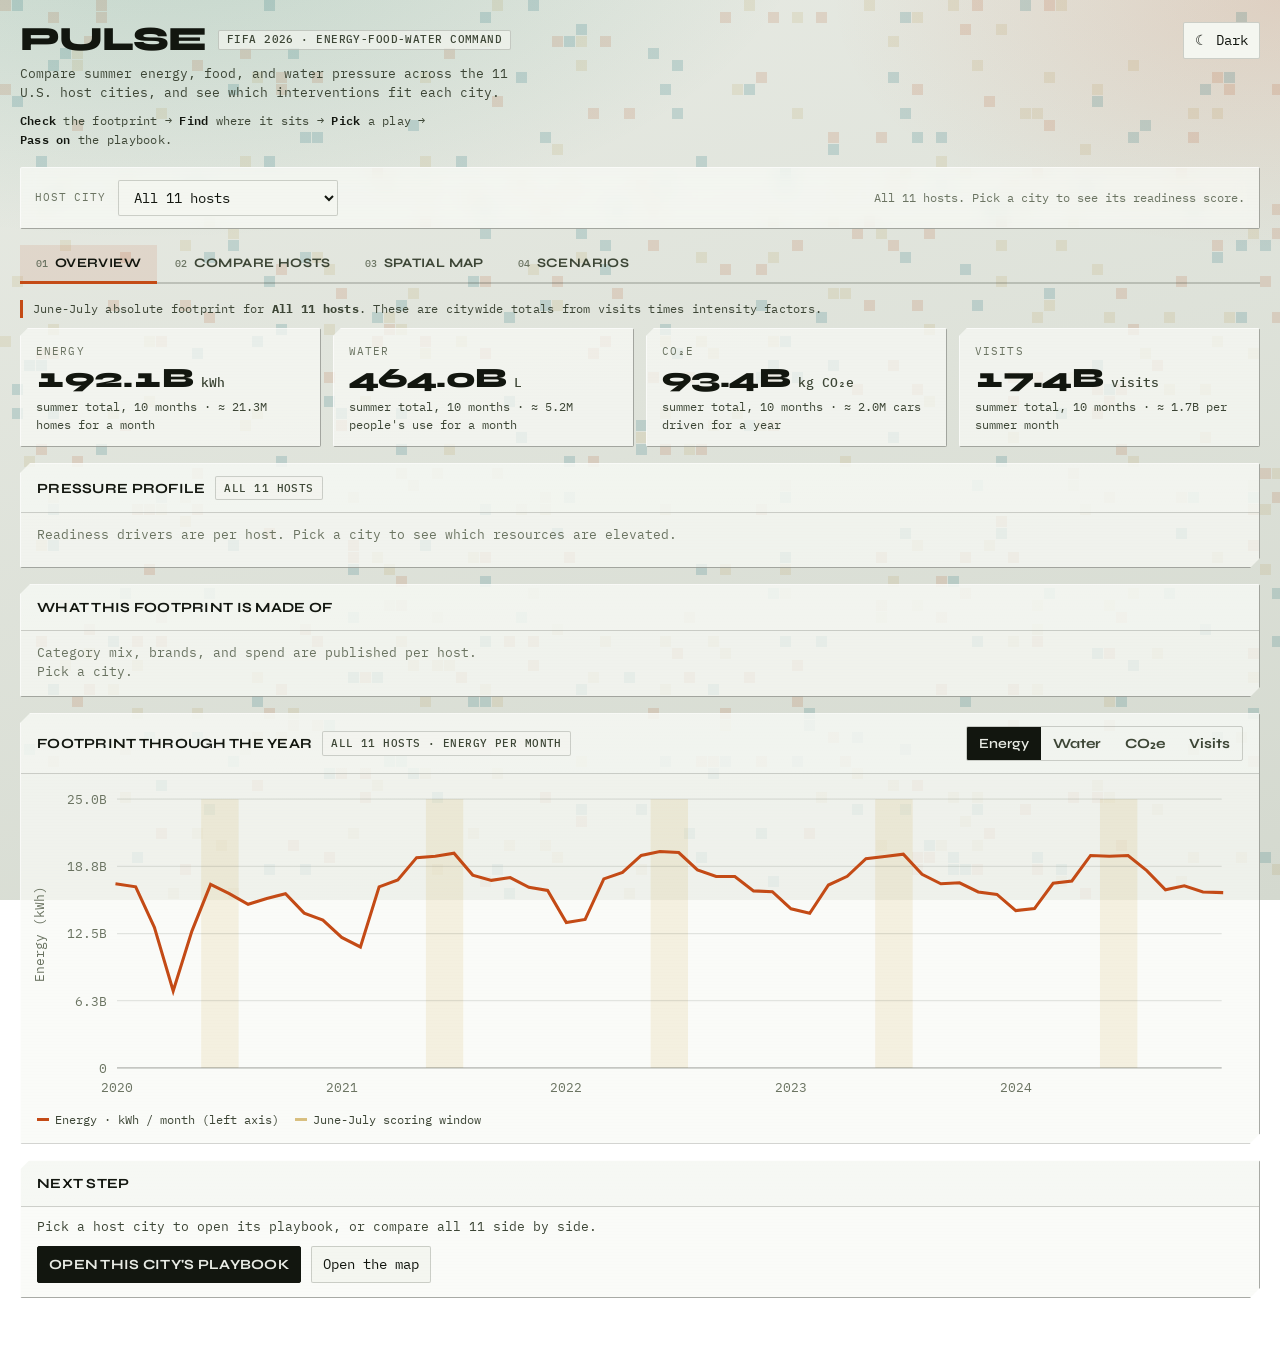
==== app/index.html @ daab91ad "Custom lever: prominent full-width add button, drop the owner field Co-Authored-By: Claude Fable 5.1" ====
<!doctype html>
<html lang="en" data-theme="light">
<head>
<meta charset="utf-8">
<meta name="viewport" content="width=device-width, initial-scale=1">
<title>Pulse · FIFA 2026 EFW Command</title>
<link rel="stylesheet" href="pulse.css">
<script src="pulse-fx.js" defer></script>
<style>
  /* shell-only scraps that sit on top of pulse.css */
  .tip { white-space: nowrap; }
  /* live intervention lab (pulse.css only styles the placeholder lever list) */
  .lab > div:last-child { position:sticky; top:12px; }
  .lever { opacity:1; border:1px solid var(--hairline); border-radius:var(--radius,8px); padding:9px 12px; display:grid; grid-template-columns:auto 1fr; gap:4px 10px; align-items:start; }
  .lever input { margin-top:3px; cursor:pointer; }
  .lever.on { border-color:var(--ink-2); background:var(--surface-1); }
  .lever .lt { font-size:13px; font-weight:600; }
  .lever .lp { font-size:12px; color:var(--ink-2); margin-top:2px; }
  .lever .lm { font-size:12px; color:var(--ink-2); margin-top:3px; }
  .lever .here { font-size:12px; color:var(--ink-1); margin-top:3px; }
  .lever .here:empty { display:none; }
  .lever .lm b { color:var(--ink-2); font-weight:600; }
  .lever .ev { display:inline-block; font-size:10px; padding:1px 6px; border-radius:999px; border:1px solid var(--hairline); color:var(--ink-muted); margin-left:6px; vertical-align:1px; }
  .lever a { color:var(--ink-2); }
  .lever details { grid-column:2; font-size:12px; color:var(--ink-2); }
  .lever details summary { cursor:pointer; }
  .bucket { font-size:11px; color:var(--ink-muted); text-transform:uppercase; letter-spacing:.06em; margin:14px 0 4px; }
  .bucket:first-child { margin-top:0; }
  .lowhigh { font-size:12px; color:var(--ink-2); }
  td.cut { color:var(--ink-1); }
  .impact { border:1px solid var(--hairline); border-radius:8px; padding:12px 14px; }
  .impact .hl { font-size:15px; line-height:1.45; color:var(--ink-1); }
  .impact .hl b { font-weight:600; }
  .impact .empty { font-size:13px; color:var(--ink-muted); padding:18px 0; text-align:center; }
  .cutrow { display:grid; grid-template-columns:64px 1fr 150px; gap:10px; align-items:center; margin-top:10px; font-size:12px; }
  .cutrow .lab { color:var(--ink-2); font-weight:600; }
  .cutrow .val { color:var(--ink-1); font-variant-numeric:tabular-nums; text-align:right; }
  .cutrow .val small { display:block; color:var(--ink-2); font-weight:400; }
  .cutbar svg { display:block; width:100%; height:22px; overflow:visible; }
  .axis { display:grid; grid-template-columns:64px 1fr 150px; gap:10px; font-size:11px; color:var(--ink-2); margin-top:6px; }
  .axis .ticks { display:flex; justify-content:space-between; border-top:1px solid var(--grid); padding-top:2px; }
  .bylever { margin-top:14px; }
  .bylever h5 { margin:0 0 6px; font-size:11px; color:var(--ink-muted); text-transform:uppercase; letter-spacing:.06em; font-weight:500; }
  .lvrow { display:grid; grid-template-columns:1fr 160px; gap:10px; align-items:center; font-size:12px; padding:5px 0; border-top:1px solid var(--grid); }
  .lvrow .n { color:var(--ink-2); }
  .lvrow .n small { color:var(--ink-muted); }
  .lvrow .bars { display:grid; gap:3px; }
  .lvrow .b { display:grid; grid-template-columns:40px 1fr 56px; gap:6px; align-items:center; font-size:11px; color:var(--ink-2); font-variant-numeric:tabular-nums; }
  .lvrow .b i { display:block; height:6px; border-radius:3px; background:var(--grid); position:relative; overflow:hidden; }
  .lvrow .b i::after { content:""; position:absolute; left:0; top:0; bottom:0; width:var(--w); background:var(--c); border-radius:3px; }
  .numbers { margin-top:12px; font-size:12px; color:var(--ink-muted); }
  .numbers summary { cursor:pointer; }
  .offbox { border:1px solid var(--hairline); border-radius:8px; padding:10px 12px; margin-top:12px; }
  .offbox .k { font-size:11px; color:var(--ink-muted); text-transform:uppercase; letter-spacing:.06em; }
  .offbox .v { font-size:15px; font-weight:600; margin-top:2px; }
  .offbox .u { font-size:11px; color:var(--ink-muted); margin-top:2px; }
  /* your own lever: the add/edit form and the "your estimate" card */
  #customlab { margin-top:12px; }
  .addlever { display:block; width:100%; text-align:left; font:inherit; cursor:pointer; color:var(--ink-1); background:var(--surface-1);
              border:2px dashed var(--ink-2); border-radius:var(--radius,8px); padding:12px 14px; }
  .addlever b { display:block; font-size:14px; font-weight:700; }
  .addlever span { display:block; font-size:12px; color:var(--ink-2); margin-top:3px; }
  .addlever:hover { border-color:var(--ink-1); border-style:solid; }
  .addlever[hidden] { display:none; }
  .lever.custom { border-style:dashed; }
  .lever .ev.mine { border-color:var(--s-venue); color:var(--s-venue); }
  .lever .cbtns { display:flex; gap:6px; margin-top:8px; }
  .cform { border:1px solid var(--ink-2); border-radius:var(--radius,8px); padding:12px 14px; background:var(--surface-1); display:grid; gap:9px; font-size:12px; }
  .cform .ch { font-size:13px; font-weight:700; display:flex; align-items:center; gap:8px; }
  .cform .ev { display:inline-block; font-size:10px; font-weight:500; padding:1px 6px; border-radius:999px; border:1px solid var(--s-venue); color:var(--s-venue); }
  .cform .f { display:grid; grid-template-columns:110px 1fr; gap:8px; align-items:center; margin:0; }
  .cform .f > span:first-child { color:var(--ink-2); }
  .cform input[type=text], .cform select { width:100%; font:inherit; font-size:13px; color:var(--ink-1); background:var(--plane); border:1px solid var(--hairline); border-radius:6px; padding:6px 9px; }
  .cform .tch { display:inline-flex; align-items:center; gap:5px; margin:2px 12px 2px 0; cursor:pointer; }
  .cform .tch input { margin:0; }
  .cform .segrow { border-top:1px solid var(--grid); padding-top:8px; }
  .cform .segrow[hidden] { display:none; }
  .cform .sh { font-weight:600; margin-bottom:2px; }
  .cform .cols, .cform .pvr { display:grid; grid-template-columns:76px 72px 72px 72px 1fr; gap:6px; align-items:center; }
  .cform:not(.range) .cols, .cform:not(.range) .pvr { grid-template-columns:76px 72px 1fr; }
  .cform:not(.range) .onlyrange, .cform:not(.range) .pvr input.lo, .cform:not(.range) .pvr input.hi { display:none; }
  .cform .cols { font-size:10px; color:var(--ink-muted); text-transform:uppercase; letter-spacing:.06em; margin-top:4px; }
  .cform .pvr { margin-top:4px; }
  .cform .pvr input { width:100%; font:inherit; font-size:12px; color:var(--ink-1); background:var(--plane); border:1px solid var(--hairline); border-radius:6px; padding:5px 6px; font-variant-numeric:tabular-nums; }
  .cform .pvr input.bad { border-color:var(--s-energy); box-shadow:0 0 0 1px var(--s-energy); }
  .cform .pvr .rl { color:var(--ink-2); }
  .cform .pvr .base { color:var(--ink-muted); font-size:11px; line-height:1.3; }
  .cform .pvr .base b { color:var(--ink-1); }
  .cform .err { color:var(--s-energy); display:grid; gap:2px; }
  .cform .err:empty { display:none; }
  .cform .err .warn { color:var(--s-venue); }
  .cform .cta2 { display:flex; gap:8px; align-items:center; flex-wrap:wrap; }
  .cform .cta2 .note { margin:0; }
</style>
</head>
<body>
<canvas id="fx" aria-hidden="true"></canvas>
<div class="wrap">

  <header>
    <div class="t">
      <h1>Pulse <span class="pill">FIFA 2026 · Energy-Food-Water command</span></h1>
      <p>Compare summer energy, food, and water pressure across the 11 U.S. host cities, and see which interventions fit each city.</p>
      <p class="loop"><b>Check</b> the footprint → <b>Find</b> where it sits → <b>Pick</b> a play → <b>Pass on</b> the playbook.</p>
    </div>
    <button class="btn" id="theme" title="Switch between light and dark">☾ Dark</button>
  </header>

  <div class="globals glass">
    <span class="lbl">Host city</span>
    <select id="city"></select>
    <span class="grow"></span>
    <span class="rank" id="rankline"></span>
  </div>

  <nav class="tabs" id="tabs">
    <button data-t="overview"><span class="num">01</span>Overview</button>
    <button data-t="compare"><span class="num">02</span>Compare hosts</button>
    <button data-t="spatial"><span class="num">03</span>Spatial map</button>
    <button data-t="scenarios"><span class="num">04</span>Scenarios</button>
  </nav>

  <!-- 01 ------------------------------------------------------------------ -->
  <section class="pane" id="pane-overview" hidden>
    <p class="kpiline" id="kpiline"></p>
    <div class="kpis" id="kpis"></div>

    <section class="panel glass">
      <h2>Pressure profile <span class="pill" id="presstitle"></span></h2>
      <div class="pad">
        <div class="datarow" id="presschips"></div>
        <div class="note" id="pressnote"></div>
      </div>
    </section>

    <section class="panel glass">
      <h2>What this footprint is made of</h2>
      <div class="struct" id="struct"></div>
    </section>

    <section class="panel glass">
      <h2>Footprint through the year <span class="pill" id="serietitle"></span>
        <span class="spacer"></span>
        <span class="seg" id="metricseg">
          <button data-m="e" class="on">Energy</button><button data-m="w">Water</button>
          <button data-m="co2">CO₂e</button><button data-m="v">Visits</button>
        </span>
      </h2>
      <div class="chartbox">
        <svg id="chart" viewBox="0 0 1000 264" preserveAspectRatio="none" role="img"
             aria-label="Monthly energy, water, CO2e, or visits footprint"></svg>
        <div class="tip" id="tip"></div>
      </div>
      <div class="legend" id="serielegend"></div>
    </section>

    <section class="panel glass">
      <h2>Next step</h2>
      <div class="lead" id="ctalead"></div>
      <div class="cta" style="padding-top:10px">
        <button class="btn primary" id="gocompare">Open this city's playbook</button>
        <button class="btn" id="gospatial">Open the map</button>
      </div>
    </section>
  </section>

  <!-- 02 ------------------------------------------------------------------ -->
  <section class="pane" id="pane-compare" hidden>
    <section class="panel glass">
      <h2>Readiness across the 11 hosts <span class="pill">0-100. Higher means less summer pressure relative to the other hosts.</span>
        <span class="spacer"></span>
        <span style="font-size:12px;color:var(--ink-muted)">Pressure filter</span>
      </h2>
      <div class="pad" style="padding-bottom:0"><div class="chips" id="drvfilter"></div></div>
      <div class="strip" id="strip"></div>
      <div class="note" style="padding:0 16px 12px" id="stripnote"></div>
    </section>

    <section class="panel glass">
      <h2 id="cmptitle">Select a host</h2>
      <div class="cmpgrid">
        <div id="cmpleft"></div>
        <div id="cmpright"></div>
      </div>
    </section>
  </section>

  <!-- 03 ------------------------------------------------------------------ -->
  <section class="pane" id="pane-spatial" hidden>
    <section class="panel glass">
      <h2>Where demand sits on the map <span class="pill" id="spatialtitle"></span>
        <span class="spacer"></span>
        <a class="btn small" id="popout" href="spatial.html" target="_blank" rel="noopener">Open full map</a>
      </h2>
      <div class="lead" style="padding-bottom:10px">Shops, districts, heat index, a month scrubber, and the measured +30% match-day lift near stadiums.
        The host city selector above controls this map. Readiness scores stay on the Compare tab.</div>
      <div class="frameshell">
        <iframe id="frame" title="Pulse spatial map"></iframe>
        <div class="frameplaceholder" id="frameph">Loading the map. This tab downloads about 16 MB of place data.</div>
      </div>
    </section>
  </section>

  <!-- 04 ------------------------------------------------------------------ -->
  <section class="pane" id="pane-scenarios" hidden>
    <section class="panel glass">
      <h2>Intervention lab</h2>
      <div class="lead">Switch levers on and watch energy, water and CO₂e move against the summer baseline. Every cut is a
        <b>range</b> (low / middle / high) built from measured studies, never one number; the percent is the trustworthy part.
        Each lever card says what a person actually does, what it touches, and where its numbers come from.</div>
      <div class="lab">
        <div>
          <h4 style="margin:0 0 4px;font-size:11px;color:var(--ink-muted);text-transform:uppercase;letter-spacing:.06em">Visitor surge</h4>
          <div style="font-size:13px;color:var(--ink-2)">Scale tournament-window visitors against the summer baseline. Levers apply on top of it.</div>
          <div class="slider">
            <input type="range" id="surge" min="1" max="2" step="0.05" value="1">
            <span class="val" id="surgeval">1.00×</span>
          </div>
          <div class="note" id="surgehint">More visitors means bigger totals; the <b>percent</b> each lever saves stays the same, so the bars on the right do not move — the kWh and litres under them do.</div>

          <h4 style="margin:18px 0 4px;font-size:11px;color:var(--ink-muted);text-transform:uppercase;letter-spacing:.06em">Levers</h4>
          <div class="levers" id="levers"><div class="note">Loading <code>data/levers.json</code>…</div></div>
          <div id="customlab">
            <button class="addlever" id="addlever" type="button"><b>+ Add your own lever</b><span>Type what one visit saves in kWh, litres, kg CO₂e or kg of food waste. It joins the list and the map like the studied levers, tagged “your estimate”.</span></button>
            <div id="customform" hidden></div>
          </div>
        </div>
        <div>
          <h4 style="margin:0 0 8px;font-size:11px;color:var(--ink-muted);text-transform:uppercase;letter-spacing:.06em"
              id="surgetitle">What changes</h4>
          <div class="impact" id="impact"></div>
          <div id="offmap"></div>
          <details class="numbers"><summary>The numbers behind the bars</summary>
            <table id="surgetbl" style="margin-top:8px"></table>
            <div class="note" id="surgenote"></div>
          </details>
          <div style="margin-top:12px;display:flex;gap:8px;flex-wrap:wrap">
            <button class="btn small" id="showonmap">Show these levers on the map ↗</button>
            <button class="btn small" id="clearlevers">Clear levers</button>
          </div>
          <div class="note" id="leversnote"></div>
        </div>
      </div>
    </section>
  </section>

</div>

<script>
// ---------------------------------------------------------------------------
// Plan A shell. Reads Plan D's frozen contract and the Overview series; embeds
// Plan B's map. It computes no scores of its own — every readiness number here
// comes straight out of a_integration.json.
// ---------------------------------------------------------------------------
const ALL = "__all__";
const METRICS = {
  e:   { label:"Energy",  unit:"kWh",      css:"--s-energy", abs:"energy_kwh",   rate:"energy_kwh"   },
  w:   { label:"Water",   unit:"L",        css:"--s-water",  abs:"water_liters", rate:"water_liters" },
  co2: { label:"CO₂e",    unit:"kg CO₂e",  css:"--s-other",  abs:"kg_co2e",      rate:"kg_co2e"      },
  v:   { label:"Visits",  unit:"visits",   css:"--s-food",   abs:"visits",       rate:null           },
};
const DRIVERS = [
  ["energy_kwh","Energy"], ["kg_co2e","Food CO₂e"], ["water_liters","Water"],
  ["cdd","Cooling (CDD)"], ["uhi","Urban heat"],
];
// Lodging is the spend-side name for the same lodging/water layer the map colours green
const LAYER_CSS = { Food:"--s-food", Energy:"--s-energy", Water:"--s-water", Lodging:"--s-water",
                    Venue:"--s-venue", Other_EFW:"--s-other" };
const TABS = ["overview","compare","spatial","scenarios"];

const cssv = n => getComputedStyle(document.documentElement).getPropertyValue(n).trim();
const fmt = n => { if(!isFinite(n)) return "—"; const a=Math.abs(n);
  if(a>=1e9) return (n/1e9).toFixed(1)+"B"; if(a>=1e6) return (n/1e6).toFixed(1)+"M";
  if(a>=1e3) return (n/1e3).toFixed(1)+"k"; return n.toFixed(0); };
const full = n => Math.round(n).toLocaleString();
const esc = s => String(s).replace(/[&<>"]/g, c => ({"&":"&amp;","<":"&lt;",">":"&gt;",'"':"&quot;"}[c]));
const MNAME = ["Jan","Feb","Mar","Apr","May","Jun","Jul","Aug","Sep","Oct","Nov","Dec"];
const pretty = m => MNAME[+m.slice(5,7)-1] + " " + m.slice(0,4);
const isSummer = m => { const x = +m.slice(5,7); return x === 6 || x === 7; };
const slug = s => s.toLowerCase().replace(/\//g,"_").replace(/ /g,"_");
const niceMax = v => { if(v<=0) return 1; const p=Math.pow(10,Math.floor(Math.log10(v))); return Math.ceil(v/p*2)/2*p; };
const scoreColour = s => s >= 66 ? cssv("--s-water") : s >= 33 ? cssv("--s-venue") : cssv("--s-energy");

let C = null, S = null, BY = {}, CITIES = [], SUMMER_IDX = [];
const state = { city:null, tab:"overview", theme:"light", metric:"e", surge:1, filter:null, levers:new Set() };
let LEV = null, MATCHES = [];   // levers.json and matches.json (optional files)

Promise.all([
  fetch("data/a_integration.json").then(r => r.json()),
  fetch("data/overview_kpis.json").then(r => r.json()),
]).then(([contract, series]) => {
  C = contract; S = series;
  C.scorecards.forEach(c => BY[c.host_city] = c);
  CITIES = C.scorecards.map(c => c.host_city).sort();
  SUMMER_IDX = S.months.map((m,i) => isSummer(m) ? i : -1).filter(i => i >= 0);
  boot();
  const opt = url => fetch(url).then(r => r.ok ? r.json() : null).catch(() => null);
  Promise.all([opt("data/levers.json"), opt("data/matches.json")]).then(([lev, mt]) => {
    LEV = lev; MATCHES = mt || [];
    if (LEV) mergeCustomLevers();
    readLeversHash(); drawLevers(); drawSurge(); pushToFrame();
  });
}).catch(err => {
  document.getElementById("kpis").innerHTML =
    `<div class="kpi"><div class="k">No data</div><div class="v" style="font-size:15px">Contract missing</div>
     <div class="u">Run <code>python -m engines.playbook.cli --source map --sync-app</code> and
     <code>python scripts/build_overview_kpis.py</code>, then serve this folder.</div></div>`;
  document.getElementById("pane-overview").hidden = false;
  console.error(err);
});

// ---------------------------------------------------------------------------
function boot() {
  const sel = document.getElementById("city");
  sel.innerHTML = `<option value="${ALL}">All 11 hosts</option>` +
    CITIES.map(c => `<option value="${esc(c)}">${esc(c)}</option>`).join("");
  sel.onchange = e => setCity(e.target.value);

  document.querySelectorAll("#tabs button").forEach(b => b.onclick = () => setTab(b.dataset.t));
  document.querySelectorAll("#metricseg button").forEach(b => b.onclick = () => {
    state.metric = b.dataset.m;
    document.querySelectorAll("#metricseg button").forEach(x => x.classList.toggle("on", x === b));
    drawSeries();
  });
  document.getElementById("theme").onclick = () => setTheme(state.theme === "light" ? "dark" : "light");
  document.getElementById("gocompare").onclick = () => setTab("compare");
  document.getElementById("gospatial").onclick = () => setTab("spatial");

  const sl = document.getElementById("surge");
  sl.oninput = () => { state.surge = +sl.value; drawSurge(); };

  drawFilter();
  document.getElementById("showonmap").onclick = () => { setTab("spatial"); scrollToMap(); };
  // the embedded map calls this when someone ticks a lever there, so both views stay in step
  if (typeof window !== "undefined") {
    window.__leversFromMap = ids => { if (!LEV) return; state.levers = new Set(ids.filter(id => leverById(id))); drawLevers(); drawSurge(); writeHash(); };
    // the embedded map changed city (match picked, bubble clicked): follow it so the HOST CITY box never disagrees with the map
    window.__cityFromMap = c => { if (c && c !== state.city && (c === ALL || BY[c])) { state.city = c; writeHash(); renderAll(); } };
    // the embedded map reports its height so the page keeps a single scrollbar
    window.__frameHeight = h => { const f = document.getElementById("frame"); if (f && h > 200) f.style.height = Math.ceil(h) + "px"; };
  }
  document.getElementById("addlever").onclick = () => openCustomForm(null);
  document.getElementById("clearlevers").onclick = () => { state.levers.clear(); drawLevers(); drawSurge(); pushToFrame(); writeHash(); };

  addEventListener("hashchange", () => { readHash(); drawLevers(); renderAll(); pushToFrame(); });
  readHash();
  renderAll();
}

// hash is #tab or #tab/City so any view in the demo is linkable.
// Split on the first "/" *before* decoding — "New York/New Jersey" is percent-encoded,
// so the raw fragment holds exactly one literal separator.
let PENDING_LEVERS = "";   // ?levers= seen in the hash before levers.json had loaded
function readLeversHash() {
  if (!LEV || !PENDING_LEVERS) return;
  PENDING_LEVERS.split(",").forEach(id => { if (LEV.levers.some(l => l.id === id)) state.levers.add(id); });
  PENDING_LEVERS = "";
}
function readHash() {
  const raw0 = location.hash.replace(/^#/, "");
  const raw = raw0.split("?")[0];
  const q = raw0.indexOf("?");
  if (q >= 0) { const ids = new URLSearchParams(raw0.slice(q + 1)).get("levers") || "";
    if (LEV) { state.levers = new Set(ids.split(",").filter(id => LEV.levers.some(l => l.id === id))); }
    else PENDING_LEVERS = ids; }
  const cut = raw.indexOf("/");
  const tab = cut < 0 ? raw : raw.slice(0, cut);
  const city = cut < 0 ? "" : decodeURIComponent(raw.slice(cut + 1));
  state.tab = TABS.includes(tab) ? tab : "overview";
  if (city && (city === ALL || BY[city])) state.city = city;
  else if (!state.city) state.city = ALL;   // land on all 11 hosts; the selector narrows from there
}
function writeHash() {
  const ids = LEV ? [...state.levers].join(",") : PENDING_LEVERS;
  const lv = ids ? `?levers=${ids}` : "";
  const want = `#${state.tab}/${encodeURIComponent(state.city)}${lv}`;
  if (location.hash !== want) history.replaceState(null, "", want);
}
function setCity(c) { state.city = c; writeHash(); renderAll(); }
function setTab(t)  { state.tab = t;  writeHash(); renderAll(); }
function setTheme(t) {
  state.theme = t;
  document.documentElement.setAttribute("data-theme", t);
  document.getElementById("theme").textContent = t === "light" ? "☾ Dark" : "☀ Light";
  pushToFrame();
  renderAll();
}

function renderAll() {
  document.getElementById("city").value = state.city;
  document.querySelectorAll("#tabs button").forEach(b => b.classList.toggle("on", b.dataset.t === state.tab));
  TABS.forEach(t => document.getElementById("pane-" + t).hidden = t !== state.tab);
  writeHash();
  drawRank();
  drawKpis();
  drawPressure();
  drawSeries();
  drawStruct();
  drawCta();
  drawStrip();
  drawCompare();
  drawSpatial();
  drawSurge();
  if (state.tab === "spatial") mountFrame();
}

// --- selection helpers -----------------------------------------------------
const isAll = () => state.city === ALL;
const cardOf = () => isAll() ? null : BY[state.city];
const cityName = () => isAll() ? "All 11 hosts" : state.city;

/** Absolute summer totals. For "All hosts" these sum — absolutes are additive. */
function absolutes() {
  if (!isAll()) return BY[state.city].ops_scale.absolute;
  const out = { energy_kwh:0, water_liters:0, kg_co2e:0, visits:0 };
  C.scorecards.forEach(c => { for (const k in out) out[k] += c.ops_scale.absolute[k] || 0; });
  return out;
}
/** Per-shop-month rates. These are NOT additive — weight by shop_months. */
function rates() {
  if (!isAll()) return BY[state.city].raw_indicators;
  const out = { energy_kwh:0, water_liters:0, kg_co2e:0, cdd:0, uhi:0, shops:0, shop_months:0 };
  let wsum = 0;
  C.scorecards.forEach(c => {
    const r = c.raw_indicators, w = r.shop_months || 0;
    ["energy_kwh","water_liters","kg_co2e","cdd","uhi"].forEach(k => out[k] += (r[k] || 0) * w);
    out.shops += r.shops || 0; out.shop_months += w; wsum += w;
  });
  if (wsum) ["energy_kwh","water_liters","kg_co2e","cdd","uhi"].forEach(k => out[k] /= wsum);
  return out;
}
function seriesOf(key) {
  if (!isAll()) return S.cities[state.city][key];
  const n = S.months.length, out = new Array(n).fill(0);
  CITIES.forEach(c => S.cities[c][key].forEach((v,i) => out[i] += v));
  // CDD is a climate reading, not a quantity — average it instead of summing
  if (key === "cdd") for (let i = 0; i < n; i++) out[i] /= CITIES.length;
  return out;
}

// --- header ----------------------------------------------------------------
function drawRank() {
  const el = document.getElementById("rankline"), c = cardOf();
  if (!c) {
    el.innerHTML = `<span style="color:var(--ink-muted)">All 11 hosts. Pick a city to see its readiness score.</span>`;
    return;
  }
  const half = (c.readiness_band[1] - c.readiness_band[0]) / 2;
  const f = C.meta.formula, s = C.meta.indicator_source;
  el.innerHTML = `
    <span class="tiphost" tabindex="0">Readiness <b>${c.readiness_score.toFixed(1)}</b> ± ${half.toFixed(0)}
      · rank <b>#${c.rank}</b> of ${C.scorecards.length}
      <span class="ranktip">
        <b>How readiness is scored.</b> Stress =
        <code>${esc(f.stress)}</code>, then ${esc(f.readiness)}
        Window: ${esc(f.window)}. Uncertainty band ±${(f.uncertainty_pct * 100).toFixed(0)} points.
        <br><br>
        <b>Two kinds of numbers.</b> Overview KPI totals are city summer absolutes (store-visits times intensity factors).
        That is the footprint a city must provision. Readiness uses per-shop-month rates from
        ${esc(s.label)}, so city size does not drive the rank.
      </span>
    </span>`;
}

// --- Overview: absolute footprint KPIs (not tied to Scenarios surge) --------
function drawKpis() {
  const a = absolutes(), n = SUMMER_IDX.length;
  document.getElementById("kpiline").innerHTML =
    `June-July absolute footprint for <b>${esc(cityName())}</b>. These are citywide totals from visits times intensity factors.`;
  const human = {
    energy_kwh:   v => `≈ ${fmt(v / n / 900)} homes for a month`,
    water_liters: v => `≈ ${fmt(v / n / 9000)} people's use for a month`,
    kg_co2e:      v => `≈ ${fmt(v / n / 4600)} cars driven for a year`,
    visits:       v => `≈ ${fmt(v / n)} per summer month`,
  };
  const tiles = ["e","w","co2","v"].map(key => {
    const m = METRICS[key], v = a[m.abs] || 0;
    return `<div class="kpi glass">
      <div class="k">${m.label}</div>
      <div class="v"><span class="num" data-val="${v}">0</span> <span class="un">${m.unit}</span></div>
      <div class="u">summer total, ${n} months · ${human[m.abs](v)}</div></div>`;
  });
  document.getElementById("kpis").innerHTML = tiles.join("");
  if (typeof animateKpis === "function") animateKpis(document.getElementById("kpis"), fmt);
}

function driverPct(d) {
  // z → approximate share of a normal distribution below this value, as % above/below the median
  const z = d.z || 0;
  const x = Math.abs(z) / Math.SQRT2;
  const t = 1 / (1 + 0.3275911 * x);
  const erf = 1 - (((((1.061405429 * t - 1.453152027) * t) + 1.421413741) * t - 0.284496736) * t + 0.254829592) * t * Math.exp(-x * x);
  const cdf = 0.5 * (1 + (z < 0 ? -erf : erf));
  return Math.round((cdf - 0.5) * 200);
}

function drawPressure() {
  const c = cardOf(), box = document.getElementById("presschips");
  document.getElementById("presstitle").textContent = cityName();
  if (!c) {
    box.innerHTML = `<span class="empty">Readiness drivers are per host. Pick a city to see which resources are elevated.</span>`;
    document.getElementById("pressnote").textContent = "";
    return;
  }
  box.innerHTML = c.drivers.map(d => {
    const p = driverPct(d);
    const label = p === 0 ? "at host median" : `${p > 0 ? "+" : ""}${p}% vs host median`;
    return `<span class="datum ${d.elevated ? "hot" : "cool"}" title="z = ${d.z.toFixed(2)} across 11 hosts">
      <span class="dl">${esc(d.label)}</span><span class="dv">${label}</span></span>`;
  }).join("");
  const hot = c.drivers.filter(d => d.elevated).map(d => d.label);
  document.getElementById("pressnote").innerHTML = hot.length
    ? `Elevated vs the other hosts: <b>${hot.map(esc).join(", ")}</b>. Percentages map each driver onto how far it sits from the 11-host median.`
    : `No driver sits above the 11-host mean. ${esc(c.host_city)} is comparatively lean this window.`;
}

// --- Overview: month series ------------------------------------------------
function drawSeries() {
  const m = METRICS[state.metric], months = S.months;
  const vals = seriesOf(state.metric);
  document.getElementById("serietitle").textContent = `${cityName()} · ${m.label.toLowerCase()} per month`;

  const W = 1000, H = 264, pad = { l:72, r:24, t:14, b:30 };
  const iw = W - pad.l - pad.r, ih = H - pad.t - pad.b;
  const mx = niceMax(Math.max(...vals, 0));
  const X = i => pad.l + (months.length < 2 ? 0 : i / (months.length - 1) * iw);
  const Y = v => pad.t + ih - (v / mx) * ih;
  const col = cssv(m.css);

  let s = "";
  let i = 0;
  while (i < months.length) {
    if (isSummer(months[i])) {
      let j = i; while (j + 1 < months.length && isSummer(months[j + 1])) j++;
      const half = months.length > 1 ? iw / (months.length - 1) / 2 : 4;
      const x0 = Math.max(pad.l, X(i) - half), x1 = Math.min(W - pad.r, X(j) + half);
      s += `<rect x="${x0.toFixed(1)}" y="${pad.t}" width="${(x1-x0).toFixed(1)}" height="${ih}"
             fill="${cssv("--s-venue")}" opacity="0.10"/>`;
      i = j + 1;
    } else i++;
  }
  for (let g = 0; g <= 4; g++) {
    const y = pad.t + ih - g / 4 * ih;
    s += `<line class="gline" x1="${pad.l}" y1="${y.toFixed(1)}" x2="${W-pad.r}" y2="${y.toFixed(1)}"/>`;
    s += `<text class="glabel" x="${pad.l-8}" y="${(y+4).toFixed(1)}" text-anchor="end">${fmt(mx*g/4)}</text>`;
  }
  s += `<text class="glabel" x="12" y="${(pad.t + ih / 2).toFixed(1)}" text-anchor="middle"
          transform="rotate(-90 12 ${(pad.t + ih / 2).toFixed(1)})">${esc(m.label)} (${esc(m.unit)})</text>`;
  s += `<line class="axis" x1="${pad.l}" y1="${pad.t+ih}" x2="${W-pad.r}" y2="${pad.t+ih}"/>`;
  months.forEach((mo, k) => { if (mo.endsWith("-01"))
    s += `<text class="glabel" x="${X(k).toFixed(1)}" y="${H-10}" text-anchor="middle">${mo.slice(0,4)}</text>`; });

  s += `<polyline class="serie draw" stroke="${col}"
          points="${vals.map((v,k) => `${X(k).toFixed(1)},${Y(v).toFixed(1)}`).join(" ")}"/>`;
  s += `<line id="cross" class="axis" x1="0" y1="${pad.t}" x2="0" y2="${pad.t+ih}" opacity="0"/>`;
  s += `<circle id="dot" r="3.5" fill="${col}" opacity="0"/>`;
  s += `<rect id="hit" x="${pad.l}" y="${pad.t}" width="${iw}" height="${ih}" fill="transparent"/>`;

  const svg = document.getElementById("chart");
  svg.innerHTML = s;
  if (typeof armSerieDraw === "function") armSerieDraw(svg);
  document.getElementById("serielegend").innerHTML =
    `<span><i style="background:${col}"></i>${esc(m.label)} · ${esc(m.unit)} / month (left axis)</span>
     <span><i style="background:${cssv("--s-venue")};opacity:.5"></i>June-July scoring window</span>`;

  const tip = document.getElementById("tip"), box = svg.parentElement;
  const cross = svg.querySelector("#cross"), dot = svg.querySelector("#dot");
  svg.onmousemove = ev => {
    const b = svg.getBoundingClientRect();
    const px = (ev.clientX - b.left) / b.width * W;
    let k = Math.round((px - pad.l) / (iw || 1) * (months.length - 1));
    k = Math.max(0, Math.min(months.length - 1, k));
    cross.setAttribute("x1", X(k)); cross.setAttribute("x2", X(k)); cross.setAttribute("opacity", "0.5");
    dot.setAttribute("cx", X(k)); dot.setAttribute("cy", Y(vals[k])); dot.setAttribute("opacity", "1");
    tip.innerHTML = `<b>${pretty(months[k])}${isSummer(months[k]) ? " · June-July window" : ""}</b>
      <div><span>${esc(m.label)}</span><span>${fmt(vals[k])} ${esc(m.unit)}</span></div>`;
    tip.style.left = (X(k) / W * box.clientWidth) + "px";
    tip.style.top = (Y(vals[k]) / H * box.clientHeight - 8) + "px";
    tip.style.opacity = 1;
  };
  svg.onmouseleave = () => { tip.style.opacity = 0; cross.setAttribute("opacity","0"); dot.setAttribute("opacity","0"); };
}

// --- Overview: structure ---------------------------------------------------
function drawStruct() {
  const box = document.getElementById("struct");
  if (isAll()) {
    box.innerHTML = `<div class="empty">Category mix, brands, and spend are published per host. Pick a city.</div>`;
    return;
  }
  const o = BY[state.city].ops_scale;
  const bar = (mixObj) => {
    const ent = Object.entries(mixObj).filter(([,v]) => v > 0);
    return `<div class="mixbar">${ent.map(([k,v]) =>
        `<i style="width:${(v*100).toFixed(2)}%;background:${cssv(LAYER_CSS[k] || "--s-other")}" title="${esc(k)} ${(v*100).toFixed(1)}%"></i>`).join("")}</div>
      <div class="mixkey">${ent.map(([k,v]) =>
        `<span><em style="background:${cssv(LAYER_CSS[k] || "--s-other")}"></em>${esc(k)} ${(v*100).toFixed(0)}%</span>`).join("")}</div>`;
  };
  box.innerHTML = `
    <div>
      <h4>Visit mix</h4>
      ${bar(o.visit_mix)}
      <h4 style="margin-top:14px">Money mix (summer brand spend)</h4>
      ${bar(o.spend.mix)}
      <div class="note">Spend corroborates the visit story. It is never fed into readiness.
        Summer total ${fmt(o.spend.total)} USD.</div>
    </div>
    <div>
      <h4>Busiest brands in summer</h4>
      <ol>${o.top_brands_by_visits.map(b =>
        `<li>${esc(b.brand)} · ${fmt(b.summer_visits)} visits<br><small>${esc(b.category)}</small></li>`).join("")}</ol>
    </div>
    <div>
      <h4>Climate and heat</h4>
      <dl class="facts">
        <dt>Mean summer CDD</dt><dd>${fmt(o.climate.mean_cdd_c)}</dd>
        <dt>Mean summer temp</dt><dd>${o.climate.mean_temp_c.toFixed(1)} °C</dd>
        <dt>Mean urban heat index</dt><dd>${o.climate.mean_uhi.toFixed(1)}</dd>
        <dt>Shops in the panel</dt><dd>${full(BY[state.city].raw_indicators.shops || 0)}</dd>
      </dl>
      <div class="note">Climate amplifies the footprint but is not demand. Cooling degree days and urban heat enter readiness as their own drivers.</div>
    </div>`;
}

function drawCta() {
  const c = cardOf();
  document.getElementById("ctalead").innerHTML = c
    ? `<b>${esc(c.host_city)}</b> ranks #${c.rank} of ${C.scorecards.length} on summer resource pressure, with
       ${c.recommended_plays.length} pressing play${c.recommended_plays.length === 1 ? "" : "s"} on the board.`
    : `Pick a host city to open its playbook, or compare all 11 side by side.`;
}

// --- Compare ---------------------------------------------------------------
function drawFilter() {
  const box = document.getElementById("drvfilter");
  box.innerHTML = `<span class="chip on" data-f="">All hosts</span>` +
    DRIVERS.map(([k,l]) => `<span class="chip" data-f="${k}">${esc(l)}</span>`).join("");
  box.querySelectorAll(".chip").forEach(el => el.onclick = () => {
    state.filter = el.dataset.f || null;
    box.querySelectorAll(".chip").forEach(x => x.classList.toggle("on", x === el));
    drawStrip();
  });
}

function visibleCards() {
  const cards = [...C.scorecards].sort((a,b) => a.rank - b.rank);
  if (!state.filter) return cards;
  return cards.filter(c => c.drivers.some(d => d.key === state.filter && d.elevated));
}

function drawStrip() {
  const cards = visibleCards(), n = C.scorecards.length;
  document.getElementById("strip").innerHTML = cards.length ? cards.map(c => `
    <div class="card ${c.host_city === state.city ? "sel" : ""}" data-city="${esc(c.host_city)}"
         title="readiness ${c.readiness_score.toFixed(1)} ± ${((c.readiness_band[1]-c.readiness_band[0])/2).toFixed(0)}">
      <div class="r">#${c.rank}</div><div class="n">${esc(c.host_city)}</div>
      <div class="s">${c.readiness_score.toFixed(1)}</div>
      <div class="bar">
        <em style="left:${c.readiness_band[0]}%;width:${Math.max(0, c.readiness_band[1] - c.readiness_band[0])}%"></em>
        <i style="--w:${Math.max(2, c.readiness_score)}%;background:${scoreColour(c.readiness_score)}"></i></div>
      <div class="tag">${c.rank === 1 ? "least pressure" : c.rank === n ? "most pressure" : "&nbsp;"}</div>
    </div>`).join("") : `<div class="empty" style="grid-column:1/-1">No host is elevated on that driver.</div>`;
  document.querySelectorAll("#strip .card").forEach(el => el.onclick = () => setCity(el.dataset.city));
  document.getElementById("stripnote").innerHTML = state.filter
    ? `Showing ${cards.length} of ${n} hosts with elevated <b>${esc(DRIVERS.find(d => d[0] === state.filter)[1])}</b>. Shaded bar = ±15 point uncertainty band.`
    : `Shaded bar = ±15 point uncertainty band. Click a host to make it the global selection.`;
}

function drawCompare() {
  const left = document.getElementById("cmpleft"), right = document.getElementById("cmpright");
  const c = cardOf();
  if (!c) {
    document.getElementById("cmptitle").textContent = "Select a host";
    left.innerHTML = `<div class="empty">Click a readiness card above, or choose a city in the header.</div>`;
    right.innerHTML = "";
    return;
  }
  document.getElementById("cmptitle").innerHTML =
    `${esc(c.host_city)} · rank #${c.rank}, readiness ${c.readiness_score.toFixed(1)}`;

  const zb = c.drivers.map(d => {
    const w = Math.min(50, Math.abs(d.z) * 20);
    return `<span>${esc(d.label)}</span>
      <div class="zb"><i style="left:${d.z < 0 ? 50 - w : 50}%;width:${w}%;
        background:${d.z > 0 ? cssv("--s-energy") : cssv("--s-water")}"></i></div>
      <span class="zn">${d.z >= 0 ? "+" : ""}${d.z.toFixed(2)}</span>`;
  }).join("");
  const r = c.raw_indicators;
  left.innerHTML = `
    <div style="font-size:13px;color:var(--ink-2)">Pressure drivers as z-scores versus the other ten hosts.
      Right of centre means more pressure than the 11-host mean.</div>
    <div class="zbars">${zb}</div>
    <dl class="facts">
      <dt>Energy per shop-month</dt><dd>${fmt(r.energy_kwh)} kWh</dd>
      <dt>Water per shop-month</dt><dd>${fmt(r.water_liters)} L</dd>
      <dt>CO₂e per shop-month</dt><dd>${fmt(r.kg_co2e)} kg</dd>
      <dt>Summer CDD</dt><dd>${fmt(r.cdd)}</dd>
      <dt>Urban heat index</dt><dd>${(r.uhi || 0).toFixed(1)}</dd>
      <dt>Shops in the panel</dt><dd>${full(r.shops || 0)}</dd>
    </dl>
    <div style="margin-top:12px;font-size:13px">Closest peers:
      ${c.peer_cities.map(p => `<button class="lnk" data-peer="${esc(p)}">${esc(p)}</button>`).join(" · ")}</div>
    <div style="margin-top:12px">
      <a class="btn small" href="data/city_cards/${esc(slug(c.host_city))}.md" download>Download the one-pager (.md)</a>
    </div>`;
  left.querySelectorAll("[data-peer]").forEach(b => b.onclick = () => setCity(b.dataset.peer));

  const plays = c.recommended_plays || [], gen = c.general_options || [];
  right.innerHTML =
    `<div style="font-size:13px;color:var(--ink-2)">Recommended plays for ${esc(c.host_city)}, matched to elevated drivers.
       Effects below apply the play's percent change to this city's summer totals.</div>` +
    (plays.length
      ? plays.map(playCard).join("")
      : `<div class="empty" style="margin-top:10px">No pressing plays. No driver here sits above the 11-host mean.</div>`) +
    (gen.length
      ? `<details ${plays.length ? "" : "open"} style="margin-top:6px">
           <summary style="cursor:pointer;font-size:12px;color:var(--ink-2)">
             ${gen.length} general option${gen.length === 1 ? "" : "s"} (not pressing for this host)</summary>
           <div style="margin-top:9px">${gen.map(playCard).join("")}</div></details>`
      : "");
  right.querySelectorAll("[data-peer]").forEach(b => b.onclick = () => setCity(b.dataset.peer));
}

function playCard(p) {
  const e = p.expected_effects || {}, d = p.illustrative_absolute_delta || {};
  const eff = [
    ["Energy", e.energy_pct, d.energy_kwh, "kWh"],
    ["Water", e.water_pct, d.water_liters, "L"],
    ["CO₂e", e.food_co2e_pct, d.kg_co2e, "kg"],
  ].filter(([,pct]) => pct).map(([l,pct,abs,u]) =>
    `<span title="${esc(d.basis || "")}"><b>${l}</b> ${pct > 0 ? "+" : ""}${pct}% · ${fmt(abs)} ${u}</span>`).join("");
  const steal = (p.steal_from_peers || []).length
    ? `<div class="steal">Also indicated for peers:
        ${p.steal_from_peers.map(s => `<button class="lnk" data-peer="${esc(s)}">${esc(s)}</button>`).join(" · ")}</div>`
    : "";
  return `<div class="playcard">
    <div class="pt">${esc(p.title)}</div>
    <div class="meta"><span>Owner: ${esc(p.owner)}</span><span>Effort: <b class="effort">${esc(p.effort)}</b></span>
      <span>Legacy: ${esc(p.legacy_use)}</span></div>
    <div class="eff">${eff || `<span>No quantified effect</span>`}</div>
    <div class="why">${esc(p.rationale)}</div>
    ${steal}</div>`;
}

// --- Spatial ---------------------------------------------------------------
function drawSpatial() {
  document.getElementById("spatialtitle").textContent = cityName();
  // the pop-out must open on the same city, or the two views disagree
  const lv = state.levers.size ? `&levers=${[...state.levers].join(",")}` : "";
  document.getElementById("popout").href =
    `spatial.html?city=${encodeURIComponent(state.city)}&theme=${state.theme}${lv}`;
}

function mountFrame() {
  const f = document.getElementById("frame");
  if (f.dataset.loaded) { pushToFrame(); return; }
  f.dataset.loaded = "1";
  f.classList.add("on");   // give it height before src, so the map measures itself correctly
  const lv0 = state.levers.size ? `&levers=${[...state.levers].join(",")}` : "";
  f.src = `spatial.html?embed=1&city=${encodeURIComponent(state.city)}&theme=${state.theme}${lv0}`;
  f.onload = () => {
    // the map finishes booting asynchronously; wait for its flag before steering it
    const t = setInterval(() => {
      try {
        if (f.contentWindow.__spatialReady) {
          clearInterval(t);
          document.getElementById("frameph").hidden = true;
          pushToFrame();
        }
      } catch (_) { clearInterval(t); document.getElementById("frameph").hidden = true; }
    }, 150);
    setTimeout(() => { clearInterval(t); document.getElementById("frameph").hidden = true; }, 20000);
  };
}
/** after "show on map": scroll the page so the map itself (not the tiles above it) is in view */
function scrollToMap(tries = 0) {
  const f = document.getElementById("frame");
  try {
    const w = f && f.contentWindow;
    if (w && w.__spatialReady) {
      const m = w.document.getElementById("map");
      const y = f.getBoundingClientRect().top + window.scrollY + m.getBoundingClientRect().top - 70;
      window.scrollTo(0, Math.max(0, y)); return;   // instant: this follows a tab switch, nothing to animate from
    }
  } catch (_) {}
  if (tries < 40) setTimeout(() => scrollToMap(tries + 1), 250);
}
/** Steer the already-loaded map instead of reloading its ~16 MB of data. */
function pushToFrame() {
  const f = document.getElementById("frame");
  if (!f || !f.dataset.loaded) return;
  try {
    const w = f.contentWindow;
    if (!w || !w.__spatialReady) return;
    const st = w.__spatialState;              // `state` there is a const, not a window property
    if (st.city !== state.city) w.setCity(state.city);
    if (st.theme !== state.theme) w.setTheme(state.theme);
    if (typeof w.setCustomLevers === "function") { const sig = JSON.stringify(customLevers()); if (w.__customSig !== sig) w.setCustomLevers(customLevers()); }
    if (typeof w.setLevers === "function") { const mine = [...state.levers].sort().join(","), theirs = [...(st.levers || [])].sort().join(","); if (mine !== theirs) w.setLevers([...state.levers], true); }
  } catch (_) { /* frame not ready yet — mountFrame's poll will catch up */ }
}

// --- Scenarios -------------------------------------------------------------
// Levers come from data/levers.json (built by scripts/build_levers.py from the sourced cards in
// interventions/). Each cut is [low, mid, high] = 10th / 50th / 90th percentile, as a fraction of the
// per-visit factor for one shop type. Several levers on the same shop type compound (1-a)(1-b), never add.
const RES = [["kwh","Energy","kWh"], ["water","Water","L"], ["co2","CO₂e","kg CO₂e"]];
const BUCKETS = [["before","Before the tournament · contracts, grants, rules months ahead"],
                 ["during","During the tournament · event-week protocols, citywide"],
                 ["match day","Match day · stadium and fans, shown on the match card"]];
const leverById = id => LEV && LEV.levers.find(l => l.id === id);

/** one line on a ticked card: what this lever alone does to the selected city's totals */
function hereLine(l) {
  if (!C || !state.city) return "";
  const { seg, tot } = segmentPiles(); const k = state.surge; const parts = [];
  for (const [r, label] of RES) { const base = tot[r] * k; if (!base) continue; let s = 0;
    for (const [sg, cuts] of Object.entries(l.cuts)) if (cuts[r] && seg[sg]) s += seg[sg][r] * k * cuts[r][1];
    if (s > 1e-6) parts.push(`${label} −${(s/base*100).toFixed(1)}%`); }
  return parts.length ? `In ${esc(cityName())}: ${parts.join(" · ")}` : `Touches shop types with almost no data in ${esc(cityName())}`;
}
function drawLevers() {
  const box = document.getElementById("levers");
  if (!LEV) { box.innerHTML = `<div class="note">No <code>data/levers.json</code>. Run <code>python3 scripts/build_levers.py</code>.</div>`; return; }
  box.innerHTML = BUCKETS.map(([b, label]) => {
    const ls = LEV.levers.filter(l => l.bucket === b);
    return `<div class="bucket">${esc(label)}</div>` + ls.map(l => {
      const on = state.levers.has(l.id);
      if (l.custom) return customCardHtml(l, on);
      const eff = l.offmap
        ? Object.entries(l.offmap.per_fan).filter(([k]) => k !== "gal").map(([k, v]) => `${RES.find(r => r[0]===k)[1]} <b>${v[1]}</b> ${RES.find(r => r[0]===k)[2]} per fan (${v[0]}–${v[2]})`).join(" · ")
        : Object.entries(l.cuts).map(([seg, cuts]) => `${LEV.segments[seg].label}: ` + Object.entries(cuts).map(([k, v]) =>
            `${RES.find(r => r[0]===k)[1]} <b>−${(v[1]*100).toFixed(1)}%</b> <span class="lowhigh">(${(v[0]*100).toFixed(1)}–${(v[2]*100).toFixed(1)})</span>`).join(", ")).join(" · ");
      return `<label class="lever ${on ? "on" : ""}">
        <input type="checkbox" data-id="${esc(l.id)}" ${on ? "checked" : ""}>
        <div>
          <div class="lt">${esc(l.title)}<span class="ev" title="evidence grade">${esc(l.evidence)}</span></div>
          <div class="lp">${esc(l.plain)}</div>
          <div class="lm">${eff}</div>
          <div class="here">${on && !l.offmap ? hereLine(l) : ""}</div>
        </div>
        <details><summary>evidence, dials, source</summary>
          <div style="margin-top:4px">${esc(l.evidence_plain)}</div>
          <div style="margin-top:4px"><b>What an organiser can turn:</b> ${l.dials.map(esc).join("; ")}.</div>
          ${l.cost ? `<div style="margin-top:4px"><b>What it costs:</b> ${esc(l.cost)}</div>` : ""}
          <div style="margin-top:4px"><b>Best source:</b> <a href="${esc(l.best_source.u)}" target="_blank" rel="noopener">${esc(l.best_source.t)}</a>
            · card <code>${esc(l.card)}</code> · ${esc(l.placeholder)}</div>
        </details>
      </label>`;
    }).join("");
  }).join("");
  box.querySelectorAll("input[type=checkbox]").forEach(cb => cb.onchange = () => {
    if (cb.checked) state.levers.add(cb.dataset.id); else state.levers.delete(cb.dataset.id);
    // update in place: rebuilding the list would destroy the box under the cursor and make the page jump
    box.querySelectorAll(".lever").forEach(card => {
      const id = card.querySelector("input").dataset.id, l = leverById(id), on = state.levers.has(id);
      card.classList.toggle("on", on);
      const h = card.querySelector(".here"); if (h) h.textContent = on && l && !l.offmap ? hereLine(l).replace(/<[^>]+>/g, "") : "";
    });
    drawSurge(); pushToFrame(); writeHash();
  });
  bindCustomButtons(box);
}

/** Split the city's summer absolutes into shop types, so a lever can cut only the type it touches.
 *  Visits per layer come from D's visit_mix; the Food layer is split restaurants/grocery with our
 *  card-customer shares; each type's footprint is visits × its intensity factor, then rescaled so the
 *  types add up exactly to D's city totals (so this table agrees with the Overview tab). */
function segmentPiles() {
  const cards = isAll() ? C.scorecards : [BY[state.city]];
  const out = {}; const tot = { kwh:0, water:0, co2:0 };
  const KEY = { kwh:"energy_kwh", water:"water_liters", co2:"kg_co2e" };
  cards.forEach(c => {
    const a = c.ops_scale.absolute, mix = c.ops_scale.visit_mix || {};
    const fs = (LEV.food_split || {})[c.host_city] || { restaurant:0.73, grocery:0.27 };
    const visits = {};
    for (const [seg, s] of Object.entries(LEV.segments)) {
      const lv = (a.visits || 0) * (mix[s.layer] || 0);
      visits[seg] = s.layer === "Food" ? lv * (fs[seg] ?? 0) : lv;
    }
    for (const r of ["kwh","water","co2"]) {
      let raw = 0; for (const seg in visits) raw += visits[seg] * LEV.segments[seg].factor[r];
      const scale = raw ? (a[KEY[r]] || 0) / raw : 0;
      for (const seg in visits) { out[seg] ||= { kwh:0, water:0, co2:0 }; out[seg][r] += visits[seg] * LEV.segments[seg].factor[r] * scale; }
      tot[r] += a[KEY[r]] || 0;
    }
  });
  return { seg:out, tot };
}

/** Combined cut per shop type and resource, [low, mid, high], for the levers that are on. */
function combinedCuts() {
  const keep = {};   // seg -> res -> [f_low, f_mid, f_high] (fraction kept)
  const on = [...state.levers].map(leverById).filter(l => l && !l.offmap);
  on.forEach(l => {
    for (const [seg, cuts] of Object.entries(l.cuts)) for (const [r, v] of Object.entries(cuts)) {
      // an overlapping lever's piece is dropped when the lever it overlaps with is also on
      const ov = l.overlap && Object.entries(l.overlap).some(([oid, rs]) => rs.includes(r) && state.levers.has(oid));
      if (ov) continue;
      keep[seg] ||= {}; keep[seg][r] ||= [1,1,1];
      for (let i = 0; i < 3; i++) keep[seg][r][i] *= (1 - v[i]);
    }
  });
  return keep;
}

function offmapHtml() {
  const on = [...state.levers].map(leverById).filter(l => l && l.offmap);
  if (!on.length) return "";
  const ms = MATCHES.filter(m => isAll() || m.m === state.city);
  const seats = ms.reduce((s, m) => s + (m.a || m.cap || 0), 0);
  if (!ms.length) return `<div class="offbox"><div class="k">Match-day levers</div><div class="u">No 2026 fixtures for ${esc(cityName())} in <code>data/matches.json</code>.</div></div>`;
  return on.map(l => {
    const rows = Object.entries(l.offmap.per_fan).filter(([k]) => k !== "gal").map(([k, v]) => {
      const u = RES.find(r => r[0] === k)[2], lab = RES.find(r => r[0] === k)[1];
      return `<tr><td>${lab}</td><td>${fmt(v[1]*seats/ms.length)} <span class="lowhigh">(${fmt(v[0]*seats/ms.length)}–${fmt(v[2]*seats/ms.length)})</span></td>
        <td>${fmt(v[1]*seats)} <span class="lowhigh">(${fmt(v[0]*seats)}–${fmt(v[2]*seats)})</span> ${u}</td></tr>`; }).join("");
    return `<div class="offbox"><div class="k">Match card · ${esc(l.title)}</div>
      <div class="v">${ms.length} fixture${ms.length>1?"s":""} · ${full(seats)} seats</div>
      <table><tr><th></th><th>per match</th><th>all fixtures here</th></tr>${rows}</table>
      <div class="u">Attendance × a per-fan saving (${esc(l.offmap.unit_note)}). ${esc(l.evidence_plain)}</div></div>`;
  }).join("");
}

// plain-words equivalents, same constants as the map page's KPI tiles
const EQUIV = { kwh: v => `${full(v/900)} homes' electricity for a month`, water: v => `${full(v/9000)} people's water for a month`, co2: v => `${full(v/4600)} cars driven for a year` };
const RES_CSS = { kwh:"--s-energy", water:"--s-water", co2:"--s-other" };

/** The visible answer: a sentence, one bar per resource showing the % cut (whisker = low–high), and who does what. */
function drawImpact(seg, tot, keep, k) {
  const box = document.getElementById("impact");
  const on = [...state.levers].map(leverById).filter(l => l && !l.offmap);
  const onOff = [...state.levers].map(leverById).filter(l => l && l.offmap);
  if (!on.length) {
    box.innerHTML = `<div class="empty">${onOff.length ? "Only match-day levers are on — their numbers are in the match card below." : "Switch a lever on at the left. The bars here will show how much it cuts, and the range."}</div>`;
    return;
  }
  // per resource: [low, mid, high] saving as fraction of baseline
  const cut = {};
  for (const [r] of RES) {
    const base = tot[r] * k; if (!base) { cut[r] = [0,0,0]; continue; }
    cut[r] = [0,1,2].map(i => { let s = 0; for (const sg in seg) s += seg[sg][r] * k * (1 - ((keep[sg] && keep[sg][r]) ? keep[sg][r][i] : 1)); return s / base; });
  }
  const axisMax = Math.max(0.05, niceMax(Math.max(...RES.map(([r]) => cut[r][2]))));
  const moved = RES.filter(([r]) => cut[r][1] > 1e-6);
  // headline sentence
  const parts = moved.map(([r, label, unit]) => `<b>${r === "co2" ? label : label.toLowerCase()} down ${(cut[r][1]*100).toFixed(1)}%</b> (${(cut[r][0]*100).toFixed(1)} to ${(cut[r][2]*100).toFixed(1)}), about ${fmt(cut[r][1]*tot[r]*k)} ${unit}, or ${EQUIV[r](cut[r][1]*tot[r]*k)}`);
  const who = (on.length === 1 ? on[0].title : `${on.length} levers`) + (onOff.length ? ` (plus ${onOff.length} match-day lever${onOff.length>1?"s":""}, counted on the match card below)` : "");
  const hl = moved.length
    ? `${esc(who)} in ${esc(cityName())} over the summer: ${parts.join("; ")}. ${RES.filter(([r]) => !(cut[r][1] > 1e-6)).map(([,l]) => l).join(" and ") ? "No measured effect on " + RES.filter(([r]) => !(cut[r][1] > 1e-6)).map(([r,l]) => r === "co2" ? l : l.toLowerCase()).join(" or ") + "." : ""}`
    : `${esc(who)} touch shop types that barely exist in ${esc(cityName())}'s data, so nothing moves here.`;
  // bars
  const W = 100;
  const rows = RES.map(([r, label, unit]) => {
    const [lo, mid, hi] = cut[r].map(v => v / axisMax * W);
    const col = `var(${RES_CSS[r]})`;
    return `<div class="cutrow">
      <div class="lab">${label}</div>
      <div class="cutbar"><svg viewBox="0 0 ${W} 22" preserveAspectRatio="none">
        <rect x="0" y="5" width="${W}" height="12" rx="2" fill="var(--grid)"/>
        <rect x="0" y="5" width="${Math.max(0, mid).toFixed(2)}" height="12" rx="2" fill="${col}"><title>${label}: −${(cut[r][1]*100).toFixed(1)}% middle; range ${(cut[r][0]*100).toFixed(1)}–${(cut[r][2]*100).toFixed(1)}%</title></rect>
        ${cut[r][2] > 1e-6 ? `<line x1="${lo.toFixed(2)}" x2="${hi.toFixed(2)}" y1="11" y2="11" stroke="var(--ink-1)" stroke-width="1.2" vector-effect="non-scaling-stroke"/>
        <line x1="${lo.toFixed(2)}" x2="${lo.toFixed(2)}" y1="7" y2="15" stroke="var(--ink-1)" stroke-width="1.2" vector-effect="non-scaling-stroke"/>
        <line x1="${hi.toFixed(2)}" x2="${hi.toFixed(2)}" y1="7" y2="15" stroke="var(--ink-1)" stroke-width="1.2" vector-effect="non-scaling-stroke"/>` : ""}
      </svg></div>
      <div class="val">${cut[r][1] > 1e-6 ? `−${(cut[r][1]*100).toFixed(1)}%<small>${fmt(cut[r][1]*tot[r]*k)} ${esc(unit)} · range ${(cut[r][0]*100).toFixed(1)}–${(cut[r][2]*100).toFixed(1)}%</small>` : `0%<small>no measured effect</small>`}</div>
    </div>`;
  }).join("");
  const ticks = [0, 0.2, 0.4, 0.6, 0.8, 1].map(f => `<span>${f ? "−" + (f*axisMax*100).toFixed(axisMax < 0.1 ? 1 : 0) + "%" : "0"}</span>`).join("");
  // who does what: each lever alone, on the same city pile
  const alone = on.map(l => {
    const out = {};
    for (const [r] of RES) {
      const base = tot[r] * k; if (!base) continue;
      let s = 0;
      for (const [sg, cuts] of Object.entries(l.cuts)) if (cuts[r] && seg[sg]) s += seg[sg][r] * k * cuts[r][1];
      if (s > 1e-6) out[r] = s / base;
    }
    return { l, out, max: Math.max(0, ...Object.values(out)) };
  }).sort((a, b) => b.max - a.max);
  const byl = alone.map(({l, out}) => `<div class="lvrow">
      <div class="n">${esc(l.title)}<br><small>${Object.keys(l.cuts).map(sg => LEV.segments[sg].label).join(", ")}</small></div>
      <div class="bars">${RES.filter(([r]) => out[r]).map(([r, label]) => `<div class="b"><span>${label}</span><i style="--w:${Math.min(100, out[r]/axisMax*100).toFixed(1)}%;--c:var(${RES_CSS[r]})"></i><span>−${(out[r]*100).toFixed(1)}%</span></div>`).join("") || `<div class="b"><span></span><span style="grid-column:2/4">nothing measurable here</span></div>`}</div>
    </div>`).join("");
  box.innerHTML = `<div class="hl">${hl}</div>${rows}
    <div class="axis"><span></span><div class="ticks">${ticks}</div><span></span></div>
    <div class="bylever"><h5>Who does what (each lever on its own, middle value)</h5>${byl}</div>
    <div class="note">Bars are the cut as a share of ${esc(cityName())}'s June–July total; the black whisker is the low–high range (8 in 10 chance the truth is inside). Levers on the same shop type compound, so the top bars can be a little less than the sum of the rows below.</div>`;
}

function drawSurge() {
  document.getElementById("surgeval").textContent = state.surge.toFixed(2) + "×";
  document.getElementById("surgetitle").textContent = `What changes — ${cityName()}`;
  const k = state.surge;
  const nOn = [...state.levers].filter(id => leverById(id)).length;
  if (!LEV) {   // levers file missing: fall back to the plain surge table
    const a = absolutes();
    const rows = [["e","energy_kwh"], ["w","water_liters"], ["co2","kg_co2e"], ["v","visits"]].map(([mk, key]) => {
      const m = METRICS[mk], base = a[key] || 0, out = base * k;
      return `<tr><td>${m.label}</td><td>${fmt(base)}</td><td>${fmt(out)}</td><td>${k > 1 ? "+" : ""}${fmt(out - base)} ${esc(m.unit)}</td></tr>`; }).join("");
    document.getElementById("surgetbl").innerHTML = `<tr><th>Resource</th><th>Baseline summer</th><th>At ${k.toFixed(2)}×</th><th>Δ</th></tr>${rows}`;
    document.getElementById("surgenote").textContent = "Linear scaling only.";
    document.getElementById("impact").innerHTML = `<div class="empty">Run <code>python3 scripts/build_levers.py</code> to enable the levers.</div>`;
    return;
  }
  const { seg, tot } = segmentPiles();
  const keep = combinedCuts();
  drawImpact(seg, tot, keep, k);
  const rows = RES.map(([r, label, unit]) => {
    const base = tot[r] * k;
    const after = [0,1,2].map(i => { let s = 0; for (const sg in seg) s += seg[sg][r] * k * ((keep[sg] && keep[sg][r]) ? keep[sg][r][i] : 1); return s; });
    const d = after.map(v => v - base);   // low cut = index 0 → smallest saving
    const pcts = d.map(v => base ? v / base * 100 : 0);
    const col = d[1] < -1e-9 ? cssv("--s-water") : "var(--ink-muted)";
    return `<tr><td>${label}</td><td>${fmt(base)}</td>
      <td>${fmt(after[1])}</td>
      <td class="cut" style="color:${col}">${d[1] <= 0 ? "" : "+"}${fmt(d[1])} ${esc(unit)}<br><span class="lowhigh">${pcts[1].toFixed(1)}% (${pcts[0].toFixed(1)} to ${pcts[2].toFixed(1)})</span></td></tr>`;
  }).join("");
  const visits = absolutes().visits || 0;
  document.getElementById("surgetbl").innerHTML =
    `<tr><th>Resource</th><th>Baseline summer${k > 1 ? ` × ${k.toFixed(2)}` : ""}</th><th>With levers (middle)</th><th>Δ middle (low to high)</th></tr>${rows}
     <tr><td>Visits</td><td>${fmt(visits)}</td><td>${fmt(visits * k)}</td><td style="color:var(--ink-muted)">${k > 1 ? "+" + fmt(visits*(k-1)) : "—"}</td></tr>`;
  document.getElementById("surgenote").innerHTML = nOn
    ? `Baseline is the June–July total for ${esc(cityName())} (store-visits × intensity factors, the same numbers as the Overview tab), split into shop types by visit mix.
       Each lever cuts only the shop types it touches; levers on the same type compound. Low and high are the 10th and 90th percentiles of each lever's
       simulation, combined end to end. The percent is what to trust; the absolute kWh and litres inherit the baseline's noise.`
    : `Switch a lever on to see its cut. Baseline is the June–July total for ${esc(cityName())}; a ${k.toFixed(2)}× surge scales it linearly.`;
  document.getElementById("offmap").innerHTML = offmapHtml();
  const nShop = [...state.levers].filter(id => leverById(id) && !leverById(id).offmap).length, nOff = nOn - nShop;
  document.getElementById("leversnote").textContent = nOn
    ? `${nShop ? `${nShop} shop lever${nShop>1?"s":""}` : ""}${nShop && nOff ? " and " : ""}${nOff ? `${nOff} match-day lever${nOff>1?"s":""}` : ""} on. On the map the touched shops get a dark ring and the tiles show the after-numbers; match-day levers appear on the match card.`
    : "";
}

// --- Your own lever ----------------------------------------------------------
// An organiser types a saving per visit (kWh, litres, kg CO₂e, kg food waste) for each shop type an idea
// touches, or per fan for a stadium idea. Dividing by the per-visit factor in data/curated/intensity_factors.csv
// turns it into the same [low, mid, high] fraction the studied levers use, so compounding, bars, the map's
// rings and the match card are all shared. Kept in this browser only, tagged "your estimate".
const CUSTOM_KEY = "pulse_custom_levers";
const FOOD_WASTE_CO2 = 2.5;   // kg CO₂e per kg of wasted food (FAO, Food Wastage Footprint, 2013)
const CSEGS = [["restaurant","Restaurants","visit"], ["grocery","Grocery & convenience","visit"], ["hotel","Hotels","stay"], ["venue","Venues","visit"]];
const CRES = [["kwh","Energy","kWh"], ["water","Water","L"], ["co2","CO₂e","kg CO₂e"], ["food","Food waste","kg"]];
const customLevers = () => LEV ? LEV.levers.filter(l => l.custom) : [];
let CF_TRIED = false;   // errors are listed only after the first Save press, so the form does not jump while typing
function loadCustomInputs() {
  try { const a = JSON.parse(localStorage.getItem(CUSTOM_KEY) || "[]"); return Array.isArray(a) ? a.map(l => l && l.inputs).filter(c => c && c.id) : []; }
  catch (_) { return []; }
}
function saveCustomLevers() { try { localStorage.setItem(CUSTOM_KEY, JSON.stringify(customLevers())); } catch (_) {} }
function mergeCustomLevers() { LEV.levers = LEV.levers.filter(l => !l.custom).concat(loadCustomInputs().map(buildCustomLever)); }
const addTri = (a, b, m) => [0,1,2].map(i => (a ? a[i] : 0) + m * (b ? b[i] : 0));
const segLabel = seg => (CSEGS.find(s => s[0] === seg) || [seg, seg])[1];
const segWord = seg => seg === "fans" ? "fan" : (CSEGS.find(s => s[0] === seg) || [0, 0, "visit"])[2];

/** the typed per-visit numbers → a lever shaped exactly like one from levers.json */
function buildCustomLever(c) {
  const l = { id:c.id, title:c.title, bucket:c.fans ? "match day" : (c.bucket || "before"), plain:c.plain || "", owner:c.owner || "",
              touches:c.fans ? [] : (c.segs || []).slice(), evidence:"your estimate",
              evidence_plain:"Your own per-visit estimate typed into the lab, not a study.", dials:[], custom:true, inputs:c };
  if (c.fans) {
    const pf = c.pf || {}, per = {};
    if (pf.kwh) per.kwh = pf.kwh; if (pf.water) per.water = pf.water;
    if (pf.co2 || pf.food) per.co2 = addTri(pf.co2, pf.food, FOOD_WASTE_CO2);
    l.offmap = { per_fan: per, unit_note: "per attending fan, your estimate" + (pf.food ? `; food waste counted at ${FOOD_WASTE_CO2} kg CO₂e per kg` : "") };
  } else {
    l.cuts = {};
    for (const seg of (c.segs || [])) {
      const s = LEV.segments[seg]; if (!s) continue;
      const f = s.factor, pv = (c.pv || {})[seg] || {}, cuts = {};
      if (pv.kwh) cuts.kwh = pv.kwh.map(x => Math.min(1, x / f.kwh));
      if (pv.water) cuts.water = pv.water.map(x => Math.min(1, x / f.water));
      if (pv.co2 || pv.food) cuts.co2 = addTri(pv.co2, pv.food, FOOD_WASTE_CO2).map(x => Math.min(1, x / f.co2));
      if (Object.keys(cuts).length) l.cuts[seg] = cuts;
    }
  }
  return l;
}

function customCardHtml(l, on) {
  const c = l.inputs || {}, rname = k => RES.find(r => r[0] === k)[1], runit = k => RES.find(r => r[0] === k)[2];
  const rng = v => v[0] !== v[2];
  const eff = l.offmap
    ? Object.entries(l.offmap.per_fan).map(([k, v]) => `${rname(k)} <b>${v[1]}</b> ${runit(k)} per fan${rng(v) ? ` (${v[0]}–${v[2]})` : ""}`).join(" · ")
    : Object.entries(l.cuts).map(([seg, cuts]) => `${LEV.segments[seg].label}: ` + Object.entries(cuts).map(([k, v]) =>
        `${rname(k)} <b>−${(v[1]*100).toFixed(1)}%</b>${rng(v) ? ` <span class="lowhigh">(${(v[0]*100).toFixed(1)}–${(v[2]*100).toFixed(1)})</span>` : ""}`).join(", ")).join(" · ");
  const typedRows = (obj, word) => CRES.filter(([k]) => obj && obj[k]).map(([k, lab, unit]) => `${lab} <b>${obj[k][1]}</b>${rng(obj[k]) ? ` (${obj[k][0]}–${obj[k][2]})` : ""} ${unit} per ${word}`).join(", ");
  const typed = c.fans ? typedRows(c.pf, "fan")
    : (c.segs || []).map(seg => `${segLabel(seg)}: ${typedRows((c.pv || {})[seg], segWord(seg)) || "nothing"}`).join(" · ");
  return `<label class="lever custom ${on ? "on" : ""}">
    <input type="checkbox" data-id="${esc(l.id)}" ${on ? "checked" : ""}>
    <div>
      <div class="lt">${esc(l.title)}<span class="ev mine" title="your own estimate, not a study">your estimate</span></div>
      <div class="lp">${esc(l.plain)}</div>
      <div class="lm">${eff || "no numbers"}</div>
      <div class="here">${on && !l.offmap ? hereLine(l) : ""}</div>
    </div>
    <details><summary>your numbers, edit, delete</summary>
      <div style="margin-top:4px"><b>You typed:</b> ${typed}.</div>
      <div style="margin-top:4px">The percent is your saving per ${c.fans ? "fan" : "visit"}${c.fans ? "" : " divided by what a visit uses today (<code>data/curated/intensity_factors.csv</code>)"}${(c.fans ? c.pf && c.pf.food : Object.values(c.pv || {}).some(o => o && o.food)) ? `; food waste is counted at ${FOOD_WASTE_CO2} kg CO₂e per kg (FAO 2013)` : ""}. Saved in this browser only.</div>
      <div class="cbtns"><button type="button" class="btn small" data-edit="${esc(l.id)}">Edit</button><button type="button" class="btn small" data-del="${esc(l.id)}">Delete</button></div>
    </details>
  </label>`;
}
function bindCustomButtons(box) {
  box.querySelectorAll("button[data-edit]").forEach(b => b.onclick = e => { e.preventDefault(); e.stopPropagation(); openCustomForm(b.dataset.edit); });
  box.querySelectorAll("button[data-del]").forEach(b => b.onclick = e => { e.preventDefault(); e.stopPropagation();
    if (!b.dataset.armed) { b.dataset.armed = "1"; b.textContent = "Sure? Delete"; return; }   // two clicks, no blocking dialog
    deleteCustomLever(b.dataset.del); });
}
function deleteCustomLever(id) {
  LEV.levers = LEV.levers.filter(l => l.id !== id); state.levers.delete(id);
  saveCustomLevers(); closeCustomForm(); drawLevers(); drawSurge(); pushToFrame(); writeHash();
}
function closeCustomForm() {
  const f = document.getElementById("customform"); f.hidden = true; f.innerHTML = "";
  document.getElementById("addlever").hidden = false;
}
function openCustomForm(id) {
  if (!LEV) return;
  const l = id ? leverById(id) : null, c = l && l.inputs ? l.inputs : null;
  const f = document.getElementById("customform");
  f.innerHTML = customFormHtml(c); f.hidden = false; CF_TRIED = false;
  document.getElementById("addlever").hidden = true;
  f.oninput = () => readCustomForm(); f.onchange = () => readCustomForm();
  f.querySelector("#cf_save").onclick = saveCustomForm;
  f.querySelector("#cf_cancel").onclick = closeCustomForm;
  readCustomForm();
  try { f.scrollIntoView({ block: "nearest", behavior: "smooth" }); if (!c) f.querySelector("#cf_title").focus(); } catch (_) {}
}
function customFormHtml(c) {
  const v = (arr, i) => (arr && arr[i] != null) ? arr[i] : "";
  const row = (seg, [r, lab], word) => {
    const arr = seg === "fans" ? (c && c.pf ? c.pf[r] : null) : (c && c.pv && c.pv[seg] ? c.pv[seg][r] : null);
    return `<div class="pvr" data-seg="${seg}" data-r="${r}"><span class="rl">${lab}</span>
      <input type="number" min="0" step="any" class="lo" value="${v(arr,0)}" placeholder="low" aria-label="${lab} low">
      <input type="number" min="0" step="any" class="mid" value="${v(arr,1)}" placeholder="0" aria-label="${lab} saved per ${word}">
      <input type="number" min="0" step="any" class="hi" value="${v(arr,2)}" placeholder="high" aria-label="${lab} high">
      <span class="base"></span></div>`;
  };
  const segrow = (seg, title, word) => `<div class="segrow" data-seg="${seg}" hidden><div class="sh">${title} · what one ${word} saves</div>
    <div class="cols"><span></span><span class="onlyrange">low</span><span>your guess</span><span class="onlyrange">high</span><span>what a ${word} ${seg === "fans" ? "does" : "uses"} today</span></div>
    ${CRES.map(r => row(seg, r, word)).join("")}</div>`;
  const on = seg => c && (seg === "fans" ? c.fans : (c.segs || []).includes(seg));
  const tick = (seg, lab) => `<label class="tch"><input type="checkbox" data-seg="${seg}" ${on(seg) ? "checked" : ""}>${lab}</label>`;
  return `<div class="cform ${c && c.range ? "range" : ""}">
    <input type="hidden" id="cf_id" value="${esc(c ? c.id : "")}">
    <div class="ch">${c ? "Edit your lever" : "Your own lever"} <span class="ev mine">your estimate</span></div>
    <label class="f"><span>Name</span><input type="text" id="cf_title" maxlength="60" placeholder="e.g. Hotel water pledge" value="${esc(c ? c.title : "")}"></label>
    <label class="f"><span>What a person does</span><input type="text" id="cf_plain" maxlength="160" placeholder="one plain sentence" value="${esc(c ? c.plain : "")}"></label>
    <label class="f"><span>When</span><select id="cf_bucket"><option value="before" ${!c || c.bucket !== "during" ? "selected" : ""}>Before the tournament</option><option value="during" ${c && c.bucket === "during" ? "selected" : ""}>During the tournament</option></select></label>
    <div class="f"><span>Touches</span><div>${CSEGS.map(([s, lab]) => tick(s, lab)).join("")}${tick("fans", "Fans at the match")}</div></div>
    <div class="f"><span>Range</span><label class="tch"><input type="checkbox" id="cf_range" ${c && c.range ? "checked" : ""}>Not sure? give a low and a high too</label></div>
    ${CSEGS.map(([s, lab, word]) => segrow(s, lab, word)).join("")}${segrow("fans", "Fans at the match", "fan")}
    <div class="err" id="cf_err"></div>
    <div class="cta2"><button type="button" class="btn small primary" id="cf_save">Save lever</button><button type="button" class="btn small" id="cf_cancel">Cancel</button>
      <span class="note">Saved in this browser only, tagged “your estimate”.</span></div>
  </div>`;
}
/** read the form, paint the "uses today → −x%" hints and the error list; returns the inputs and the errors */
function readCustomForm() {
  const form = document.getElementById("customform"), q = s => form.querySelector(s);
  const num = el => { const s = String(el.value == null ? "" : el.value).trim(); if (s === "") return null; const n = Number(s); return Number.isFinite(n) ? n : NaN; };
  const range = !!q("#cf_range").checked; q(".cform").classList.toggle("range", range);
  const segs = [...form.querySelectorAll("input[data-seg]")].filter(cb => cb.checked).map(cb => cb.dataset.seg);
  const fans = segs.includes("fans"), shopSegs = segs.filter(s => s !== "fans");
  form.querySelectorAll(".segrow").forEach(d => d.hidden = !segs.includes(d.dataset.seg));
  q("#cf_bucket").disabled = fans && !shopSegs.length;   // a fans-only lever lives on the match card
  const errors = [], warns = [];
  const c = { id: q("#cf_id").value || "", title: q("#cf_title").value.trim(), plain: q("#cf_plain").value.trim(),
              bucket: q("#cf_bucket").value, fans, segs: shopSegs, range, pv: {}, pf: {} };
  if (!c.title) errors.push("Give the lever a name.");
  if (!segs.length) errors.push("Tick at least one shop type, or fans at the match.");
  let any = 0;
  form.querySelectorAll(".pvr").forEach(row => {
    const seg = row.dataset.seg, r = row.dataset.r; if (!segs.includes(seg)) return;
    const [, lab, unit] = CRES.find(x => x[0] === r), word = segWord(seg), plural = word + "s";
    const f = seg === "fans" ? null : LEV.segments[seg].factor;
    const fr = f ? (r === "food" ? f.co2 : f[r]) : null;   // what a visit uses today; food waste is compared in CO₂e
    const baseTxt = f ? (r === "food" ? `≈${f.co2} kg CO₂e of food; 1 kg waste = ${FOOD_WASTE_CO2} kg CO₂e` : `≈${fr} ${unit}`) : "no shop baseline for fans";
    const base = row.querySelector(".base"); row.querySelectorAll("input").forEach(i => i.classList.remove("bad"));
    const mid = num(row.querySelector(".mid")), lo0 = num(row.querySelector(".lo")), hi0 = num(row.querySelector(".hi"));
    if (mid === null && (!range || (lo0 === null && hi0 === null))) { base.innerHTML = baseTxt; return; }
    if (mid === null) { errors.push(`${lab} for ${plural}: give the middle number too.`); row.querySelector(".mid").classList.add("bad"); base.innerHTML = baseTxt; return; }
    const lo = range && lo0 !== null ? lo0 : mid, hi = range && hi0 !== null ? hi0 : mid, tri = [lo, mid, hi];
    if (tri.some(x => Number.isNaN(x) || x < 0)) { errors.push(`${lab} for ${plural}: numbers must be zero or more.`); row.querySelector(".mid").classList.add("bad"); base.innerHTML = baseTxt; return; }
    if (!(lo <= mid && mid <= hi)) { errors.push(`${lab} for ${plural}: low ≤ middle ≤ high.`); row.querySelectorAll(".lo,.hi").forEach(i => i.classList.add("bad")); }
    const eq = r === "food" ? tri.map(x => x * FOOD_WASTE_CO2) : tri;
    let pct = "";
    if (fr) {
      const p = eq[1] / fr;
      pct = ` → <b>−${(p*100).toFixed(1)}%</b>` + (range && hi !== lo ? ` (${(eq[0]/fr*100).toFixed(1)}–${(eq[2]/fr*100).toFixed(1)})` : "");
      if (eq[2] > fr) { errors.push(`${lab} for ${plural}: a ${word} only ${r === "food" ? "makes" : "uses"} ${fr} ${r === "food" ? "kg CO₂e" : unit}, you cannot save more than that.`); row.querySelector(eq[1] > fr ? ".mid" : ".hi").classList.add("bad"); }
      else if (p > 0.5) warns.push(`${lab} for ${plural}: −${(p*100).toFixed(0)}% is a very big cut, be sure.`);
    }
    base.innerHTML = baseTxt + pct;
    any++;
    (seg === "fans" ? c.pf : (c.pv[seg] ||= {}))[r] = tri;
  });
  if (segs.length && !any) errors.push("Type at least one saving.");
  for (const seg of shopSegs) { const pv = c.pv[seg];
    if (pv && pv.co2 && pv.food && addTri(pv.co2, pv.food, FOOD_WASTE_CO2)[2] > LEV.segments[seg].factor.co2)
      errors.push(`${segLabel(seg)}: CO₂e plus food waste is more than a visit makes (${LEV.segments[seg].factor.co2} kg CO₂e).`); }
  q("#cf_err").innerHTML = (CF_TRIED ? errors.map(e => `<div>${esc(e)}</div>`).join("") : "") + warns.map(w => `<div class="warn">${esc(w)}</div>`).join("");
  return { c, errors };
}
function saveCustomForm() {
  CF_TRIED = true;
  const { c, errors } = readCustomForm(); if (errors.length) return;
  if (!c.id) c.id = "custom_" + c.title.toLowerCase().replace(/[^a-z0-9]+/g, "_").replace(/^_+|_+$/g, "").slice(0, 24) + "_" + Date.now().toString(36);
  const l = buildCustomLever(c);
  LEV.levers = LEV.levers.filter(x => x.id !== c.id).concat([l]);
  state.levers.add(c.id); saveCustomLevers(); closeCustomForm();
  drawLevers(); drawSurge(); pushToFrame(); writeHash();
}
</script>
</body>
</html>
---- app/pulse.css ----
/* Pulse visual system — shared by index.html + spatial.html
   Direction: floodlight ops console. Angular glass, pixel noise, snappy steps.
   Not soft Apple glass. Not purple cyber. */
@import url("https://fonts.googleapis.com/css2?family=IBM+Plex+Mono:wght@400;500;600&family=Syne:wght@600;700;800&display=swap");

:root {
  color-scheme: light;
  --plane: #e8ebe4;
  --plane-deep: #d4d9cf;
  --surface-1: rgba(248, 250, 245, 0.72);
  --surface-solid: #f4f6f0;
  --ink-1: #12160f;
  --ink-2: #3d4636;
  --ink-muted: #6b7462;
  --grid: rgba(18, 22, 15, 0.10);
  --axis: rgba(18, 22, 15, 0.22);
  --hairline: rgba(18, 22, 15, 0.18);
  --glass-edge: rgba(255, 255, 255, 0.55);
  --glass-edge-dark: rgba(18, 22, 15, 0.35);
  --s-food: #0b6e4f;
  --s-energy: #c44b16;
  --s-water: #1a7a8c;
  --s-venue: #b8860b;
  --s-other: #6b4c7a;
  --bar: #9bc4b0;
  --bar-sel: #0b6e4f;
  --accent: #c44b16;
  --mint: #7dffb3;
  --dot: #0b6e4f;
  --dot-ring: #f4f6f0;
  --shadow: none;
  /* heat / district ramps (spatial) */
  --h1:#fde7d9; --h2:#fbc9a8; --h3:#f7a877; --h4:#f08b4e;
  --h5:#eb6834; --h6:#c8501f; --h7:#9c3c15; --h8:#6e2a0e;
  --d1:#d4ebe2; --d2:#9bc4b0; --d3:#5ea88a; --d4:#2f8f6a; --d5:#0b6e4f; --d6:#064a35;
  --font-display: "Syne", sans-serif;
  --font-mono: "IBM Plex Mono", ui-monospace, monospace;
  --radius: 2px;
  --snap: 90ms linear;
  --clip-panel: polygon(0 10px, 10px 0, 100% 0, 100% calc(100% - 10px), calc(100% - 10px) 100%, 0 100%);
  --clip-kpi: polygon(0 8px, 8px 0, 100% 0, 100% 100%, 0 100%);
}

:root[data-theme="dark"] {
  color-scheme: dark;
  --plane: #0c100d;
  --plane-deep: #060806;
  --surface-1: rgba(22, 30, 24, 0.62);
  --surface-solid: #141c16;
  --ink-1: #eef5ea;
  --ink-2: #a7b5a4;
  --ink-muted: #6f7d6c;
  --grid: rgba(238, 245, 234, 0.08);
  --axis: rgba(238, 245, 234, 0.18);
  --hairline: rgba(238, 245, 234, 0.16);
  --glass-edge: rgba(125, 255, 179, 0.12);
  --glass-edge-dark: rgba(0, 0, 0, 0.55);
  --s-food: #3dba8a;
  --s-energy: #e06a35;
  --s-water: #3aa8bc;
  --s-venue: #d4a017;
  --s-other: #a87bb8;
  --bar: #1f4a38;
  --bar-sel: #3dba8a;
  --accent: #e06a35;
  --mint: #7dffb3;
  --dot: #3dba8a;
  --dot-ring: #141c16;
  --h1:#3a2418; --h2:#5a3420; --h3:#7a4428; --h4:#9a5530;
  --h5:#c44b16; --h6:#e06a35; --h7:#f08b4e; --h8:#f7a877;
  --d1:#0f2a20; --d2:#1f4a38; --d3:#2f6a50; --d4:#3dba8a; --d5:#7dffb3; --d6:#b8ffe0;
}

/* spatial-only chrome (loaded with pulse.css on both pages; unused on shell) */
.controls {
  display: grid;
  grid-template-columns: 1fr 1.4fr;
  gap: 14px;
  margin: 18px 0 12px;
  position: relative;
  z-index: 1;
}
.group {
  padding: 12px 16px 14px;
}
.group h3 {
  margin: 0 0 10px;
  font-size: 11px;
  color: var(--ink-muted);
  text-transform: uppercase;
  letter-spacing: 0.08em;
  font-weight: 600;
}
.row {
  display: grid;
  grid-template-columns: 96px 1fr;
  gap: 10px;
  align-items: start;
  margin-bottom: 9px;
}
.row:last-child { margin-bottom: 0; }
.row label.k, .row .k { font-size: 12px; color: var(--ink-2); padding-top: 7px; }
.cbs { display: flex; flex-wrap: wrap; gap: 4px 14px; padding-top: 6px; }
.cb {
  display: inline-flex;
  align-items: center;
  gap: 6px;
  font-size: 13px;
  cursor: pointer;
  position: relative;
  padding-right: 34px;
}
.cb input { margin: 0; accent-color: var(--ink-1); }
.cb .sw { width: 10px; height: 10px; border-radius: 0; background: var(--c); clip-path: polygon(0 2px, 2px 0, 100% 0, 100% 100%, 0 100%); }
.cb .n { color: var(--ink-muted); font-size: 12px; }
.cb .only {
  position: absolute;
  right: 0;
  font-size: 11px;
  color: var(--s-water);
  opacity: 0;
  text-decoration: underline dotted;
}
.cb:hover .only { opacity: 1; }
.cb.off { color: var(--ink-muted); }
.cb.off .sw { background: var(--grid); }
.inline { display: flex; flex-wrap: wrap; gap: 6px 16px; align-items: center; padding-top: 6px; font-size: 13px; }
.inline label { display: inline-flex; align-items: center; gap: 6px; cursor: pointer; }
@media (max-width: 900px) { .controls { grid-template-columns: 1fr; } }

.active {
  display: flex;
  flex-wrap: wrap;
  gap: 6px;
  align-items: center;
  margin: 0 0 14px;
  font-size: 12px;
  color: var(--ink-muted);
  position: relative;
  z-index: 1;
}
.achip {
  display: inline-flex;
  align-items: center;
  gap: 6px;
  padding: 3px 9px;
  border-radius: var(--radius);
  background: var(--surface-1);
  border: 1px solid var(--hairline);
  color: var(--ink-1);
  font-size: 12px;
  clip-path: var(--clip-kpi);
}
.achip button {
  border: 0;
  background: none;
  color: var(--ink-muted);
  cursor: pointer;
  font-size: 13px;
  padding: 0 0 0 2px;
  line-height: 1;
}
.achip button:hover { color: var(--ink-1); }
.active a { color: var(--s-water); cursor: pointer; text-decoration: underline dotted; }

.info {
  display: inline-flex;
  width: 15px;
  height: 15px;
  border-radius: 0;
  border: 1px solid var(--ink-muted);
  color: var(--ink-muted);
  font-size: 10px;
  align-items: center;
  justify-content: center;
  cursor: help;
  margin-left: 4px;
  position: relative;
  vertical-align: middle;
  outline: none;
  clip-path: polygon(0 3px, 3px 0, 100% 0, 100% calc(100% - 3px), calc(100% - 3px) 100%, 0 100%);
}
.info:hover { border-color: var(--ink-1); color: var(--ink-1); }
.info::after {
  content: attr(data-tip);
  position: absolute;
  left: 50%;
  bottom: calc(100% + 8px);
  transform: translateX(-50%);
  width: max-content;
  max-width: 280px;
  white-space: normal;
  text-align: left;
  font-size: 12px;
  line-height: 1.45;
  color: var(--ink-1);
  background: var(--surface-solid);
  border: 1px solid var(--hairline);
  border-radius: var(--radius);
  padding: 8px 10px;
  opacity: 0;
  pointer-events: none;
  z-index: 20;
  clip-path: var(--clip-kpi);
}
.info:hover::after, .info:focus::after { opacity: 1; }

.kpi .delta {
  display: inline-block;
  font-size: 11px;
  font-weight: 600;
  padding: 1px 7px;
  border-radius: var(--radius);
  margin-left: 6px;
  vertical-align: middle;
  font-family: var(--font-mono);
}
.kpi .delta.up { background: var(--s-water); color: #fff; }
.kpi .delta.down { background: var(--grid); color: var(--ink-1); }
.kpi svg { height: 26px; width: 100%; margin-top: 6px; }
.kpi svg .spark {
  fill: none;
  stroke: var(--bar-sel);
  stroke-width: 1.5;
  stroke-linejoin: miter;
  stroke-linecap: square;
  stroke-dasharray: 120;
  stroke-dashoffset: 120;
  animation: sparkDraw 480ms steps(12) forwards;
}
@keyframes sparkDraw { to { stroke-dashoffset: 0; } }

.panel h2 .toggle {
  display: inline-flex;
  align-items: center;
  gap: 6px;
  font-weight: 400;
  color: var(--ink-2);
  cursor: pointer;
  font-size: 12px;
  text-transform: none;
  letter-spacing: 0;
  font-family: var(--font-mono);
}

.match {
  display: grid;
  grid-template-columns: 1.2fr 1fr 1fr;
  gap: 14px;
  padding: 12px 16px 14px;
  font-size: 13px;
}
.match .big {
  font-size: 22px;
  font-weight: 800;
  letter-spacing: -0.02em;
  font-family: var(--font-display);
}
.match .sub { color: var(--ink-2); font-size: 12px; margin-top: 2px; }
.match .box {
  border: 1px solid var(--hairline);
  border-radius: var(--radius);
  padding: 10px 12px;
  background: color-mix(in srgb, var(--surface-solid) 80%, transparent);
  clip-path: var(--clip-kpi);
}
.match .box .k { font-size: 11px; color: var(--ink-muted); text-transform: uppercase; letter-spacing: 0.08em; }
.match .box .v { font-size: 20px; font-weight: 800; margin-top: 2px; font-family: var(--font-display); }
.match .box .u { font-size: 12px; color: var(--ink-2); }
.match table { font-size: 12px; margin-top: 6px; }
.match th, .match td { padding: 3px 8px 3px 0; }
@media (max-width: 900px) { .match { grid-template-columns: 1fr; } }

.scrub { padding: 8px 16px 4px; position: relative; }
.scrub svg { cursor: pointer; }
.transport {
  display: flex;
  align-items: center;
  gap: 8px;
  padding: 0 16px 12px;
  font-size: 12px;
  color: var(--ink-2);
  flex-wrap: wrap;
}
.transport .now {
  font-weight: 800;
  color: var(--ink-1);
  font-size: 15px;
  font-variant-numeric: tabular-nums;
  min-width: 96px;
  font-family: var(--font-display);
}

.mapwrap {
  position: relative;
  clip-path: var(--clip-panel);
  overflow: hidden;
}
#map { height: 560px; }
.mapwrap.pulse::before {
  content: "";
  position: absolute;
  inset: 0;
  z-index: 2;
  pointer-events: none;
  background:
    repeating-linear-gradient(
      90deg,
      transparent 0,
      transparent 11px,
      rgba(11, 110, 79, 0.07) 11px,
      rgba(11, 110, 79, 0.07) 12px
    ),
    repeating-linear-gradient(
      0deg,
      transparent 0,
      transparent 11px,
      rgba(196, 75, 22, 0.05) 11px,
      rgba(196, 75, 22, 0.05) 12px
    );
  animation: mapScan 900ms steps(9) both;
  mix-blend-mode: multiply;
}
:root[data-theme="dark"] .mapwrap.pulse::before {
  mix-blend-mode: screen;
  background:
    repeating-linear-gradient(
      90deg,
      transparent 0,
      transparent 11px,
      rgba(125, 255, 179, 0.08) 11px,
      rgba(125, 255, 179, 0.08) 12px
    ),
    repeating-linear-gradient(
      0deg,
      transparent 0,
      transparent 11px,
      rgba(224, 106, 53, 0.06) 11px,
      rgba(224, 106, 53, 0.06) 12px
    );
}
@keyframes mapScan {
  from { opacity: 0.85; clip-path: inset(0 100% 0 0); }
  to { opacity: 0; clip-path: inset(0 0 0 0); }
}

.maplibregl-popup-content {
  background: var(--surface-solid);
  color: var(--ink-1);
  font: inherit;
  border-radius: var(--radius);
  padding: 9px 12px;
  border: 1px solid var(--hairline);
  max-width: 290px;
  clip-path: var(--clip-kpi);
}
.maplibregl-popup-content b { display: block; margin-bottom: 2px; font-family: var(--font-display); }
.maplibregl-popup-content small { color: var(--ink-2); }
.maplibregl-popup-content table { font-size: 12px; margin-top: 4px; width: auto; }
.maplibregl-popup-content td { padding: 1px 8px 1px 0; border: 0; }
.maplibregl-popup-content td:last-child { text-align: right; font-variant-numeric: tabular-nums; }
.maplibregl-popup-tip { display: none; }

.legendcard {
  position: absolute;
  left: 12px;
  bottom: 28px;
  background: var(--surface-1);
  backdrop-filter: blur(8px) contrast(1.05);
  border: 1px solid var(--hairline);
  border-radius: var(--radius);
  padding: 9px 11px;
  font-size: 11px;
  color: var(--ink-2);
  max-width: 230px;
  clip-path: var(--clip-kpi);
  z-index: 1;
}
.legendcard .blk { margin-bottom: 7px; }
.legendcard .blk:last-child { margin-bottom: 0; }
.legendcard .h {
  font-size: 10px;
  text-transform: uppercase;
  letter-spacing: 0.08em;
  color: var(--ink-muted);
  margin-bottom: 3px;
}
.legendcard .rowl { display: flex; align-items: center; gap: 6px; flex-wrap: wrap; }
.legendcard .dot { width: 9px; height: 9px; border-radius: 0; display: inline-block; }
.ramp { display: flex; border-radius: 0; overflow: hidden; }
.ramp i { width: 15px; height: 9px; display: block; }
.emptymap {
  position: absolute;
  inset: 0;
  display: flex;
  align-items: center;
  justify-content: center;
  pointer-events: none;
  z-index: 1;
}
.emptymap[hidden] { display: none; }
.emptymap div {
  background: var(--surface-solid);
  border: 1px solid var(--hairline);
  border-radius: var(--radius);
  padding: 10px 14px;
  font-size: 13px;
  pointer-events: auto;
  clip-path: var(--clip-kpi);
}

.churn { padding: 8px 16px 12px; }
.churn table { font-size: 12px; }
td.link { cursor: pointer; color: var(--s-water); text-decoration: underline dotted; }
.coords { color: var(--ink-muted); font-size: 11px; }

.cityfacts {
  padding: 4px 16px 14px;
  display: grid;
  grid-template-columns: 1.1fr 1fr;
  gap: 14px;
  font-size: 13px;
}
.cityfacts dl {
  display: grid;
  grid-template-columns: auto 1fr;
  gap: 3px 14px;
  margin: 6px 0 0;
  font-size: 12px;
}
.cityfacts dt { color: var(--ink-muted); }
.cityfacts dd { margin: 0; font-variant-numeric: tabular-nums; }
.cityfacts ul { margin: 6px 0 0; padding-left: 18px; }
.cityfacts li { margin: 4px 0; }
@media (max-width: 900px) { .cityfacts { grid-template-columns: 1fr; } }

.searchbox { padding: 12px 16px 4px; font-size: 13px; color: var(--ink-2); }
.searchbox b { color: var(--ink-1); }
details summary { cursor: pointer; padding: 12px 16px; font-size: 13px; color: var(--ink-2); }
details .body { padding: 0 16px 14px; font-size: 13px; color: var(--ink-2); }
details .body p { margin: 6px 0; }

header p.how { margin-top: 6px; color: var(--ink-1); }

body.embed .wrap { padding-top: 6px; }
body.embed header h1,
body.embed header .t > p:not(.how),
body.embed #theme { display: none; }
body.embed header .how { margin-top: 0; }
body.embed #scorepanel { display: none !important; }
body.embed #fx { opacity: 0.25; }

* { box-sizing: border-box; }

html, body { min-height: 100%; }

body {
  margin: 0;
  color: var(--ink-1);
  font: 14px/1.5 var(--font-mono);
  background:
    radial-gradient(1200px 600px at 12% -10%, rgba(11, 110, 79, 0.18), transparent 55%),
    radial-gradient(900px 500px at 100% 0%, rgba(196, 75, 22, 0.14), transparent 50%),
    linear-gradient(165deg, var(--plane) 0%, var(--plane-deep) 100%);
  background-attachment: fixed;
}

#fx {
  position: fixed;
  inset: 0;
  width: 100%;
  height: 100%;
  z-index: 0;
  pointer-events: none;
  image-rendering: pixelated;
  opacity: 0.55;
  mix-blend-mode: multiply;
}
:root[data-theme="dark"] #fx {
  opacity: 0.35;
  mix-blend-mode: screen;
}

.wrap {
  position: relative;
  z-index: 1;
  max-width: 1280px;
  margin: 0 auto;
  padding: 22px 20px 72px;
}

/* hard glass: frosted but angular, with a chalk edge */
.glass {
  background: var(--surface-1);
  backdrop-filter: blur(10px) contrast(1.05) saturate(1.15);
  -webkit-backdrop-filter: blur(10px) contrast(1.05) saturate(1.15);
  border: 1px solid var(--hairline);
  border-top-color: var(--glass-edge);
  border-left-color: var(--glass-edge);
  border-right-color: var(--glass-edge-dark);
  border-bottom-color: var(--glass-edge-dark);
  border-radius: var(--radius);
  clip-path: var(--clip-panel);
  position: relative;
}
.glass::after {
  content: "";
  position: absolute;
  inset: 0;
  pointer-events: none;
  background:
    repeating-linear-gradient(
      0deg,
      transparent,
      transparent 2px,
      rgba(18, 22, 15, 0.03) 2px,
      rgba(18, 22, 15, 0.03) 3px
    );
  mix-blend-mode: overlay;
  opacity: 0.7;
}
:root[data-theme="dark"] .glass::after {
  background:
    repeating-linear-gradient(
      0deg,
      transparent,
      transparent 2px,
      rgba(125, 255, 179, 0.03) 2px,
      rgba(125, 255, 179, 0.03) 3px
    );
}

header { display: flex; align-items: flex-start; gap: 16px; }
header .t { flex: 1; }
header h1 {
  font-family: var(--font-display);
  font-size: clamp(26px, 4vw, 34px);
  font-weight: 800;
  margin: 0 0 6px;
  letter-spacing: -0.03em;
  line-height: 1.05;
  display: flex;
  align-items: center;
  gap: 12px;
  flex-wrap: wrap;
  text-transform: uppercase;
}
header p { margin: 0; color: var(--ink-2); font-size: 13px; max-width: 62ch; }
.loop { color: var(--ink-2); font-size: 12px; margin-top: 8px; letter-spacing: 0.02em; }
.loop b { color: var(--ink-1); font-weight: 600; }

select, input, input[type=search], .btn {
  font: inherit;
  color: var(--ink-1);
  background: var(--surface-solid);
  border: 1px solid var(--hairline);
  border-radius: var(--radius);
  padding: 7px 11px;
  cursor: pointer;
  transition: background var(--snap), border-color var(--snap), color var(--snap);
}
select { max-width: 100%; }
input[type=search] { cursor: text; width: 100%; }
.btn:hover { border-color: var(--accent); background: color-mix(in srgb, var(--surface-solid) 85%, var(--accent)); }
.btn.small { padding: 4px 9px; font-size: 12px; }
.btn.primary {
  background: var(--ink-1);
  color: var(--plane);
  border-color: var(--ink-1);
  font-family: var(--font-display);
  font-weight: 700;
  letter-spacing: 0.02em;
  text-transform: uppercase;
}
.btn.primary:hover { background: var(--accent); border-color: var(--accent); color: #fff; }

.seg {
  display: inline-flex;
  border: 1px solid var(--hairline);
  border-radius: var(--radius);
  overflow: hidden;
}
.seg button {
  font: inherit;
  padding: 6px 12px;
  border: 0;
  background: transparent;
  color: var(--ink-2);
  cursor: pointer;
  transition: background var(--snap), color var(--snap);
}
.seg button.on {
  background: var(--ink-1);
  color: var(--plane);
  font-weight: 600;
}

.pill {
  display: inline-block;
  font-family: var(--font-mono);
  font-weight: 500;
  font-size: 11px;
  color: var(--ink-2);
  background: color-mix(in srgb, var(--surface-solid) 70%, transparent);
  border: 1px solid var(--hairline);
  border-radius: var(--radius);
  padding: 3px 8px;
  letter-spacing: 0.04em;
  text-transform: uppercase;
}

.globals {
  display: flex;
  align-items: center;
  gap: 12px;
  flex-wrap: wrap;
  margin: 18px 0 0;
  padding: 12px 14px;
  /* tip hangs below this bar — must not clip or sit under tabs */
  position: relative;
  z-index: 50;
  overflow: visible;
}
.globals.glass {
  clip-path: none;
}
.globals.glass::after {
  /* keep scanlines inside the bar without covering the floating tip */
  inset: 0;
  clip-path: var(--clip-panel);
}
.globals .lbl {
  font-size: 11px;
  color: var(--ink-muted);
  text-transform: uppercase;
  letter-spacing: 0.08em;
}
.globals .grow { flex: 1; }
.globals .rank {
  font-size: 12px;
  color: var(--ink-2);
  font-variant-numeric: tabular-nums;
  position: relative;
  z-index: 1;
}
.globals .rank b { color: var(--ink-1); font-family: var(--font-display); font-size: 15px; }
.globals .rank .tiphost {
  cursor: help;
  border-bottom: 1px dotted var(--ink-muted);
  position: relative;
  display: inline-block;
}
.globals .rank .tiphost:hover .ranktip,
.globals .rank .tiphost:focus .ranktip,
.globals .rank .tiphost:focus-within .ranktip {
  opacity: 1;
  visibility: visible;
}
.ranktip {
  position: absolute;
  right: 0;
  top: calc(100% + 8px);
  width: min(380px, 78vw);
  z-index: 60;
  background: var(--surface-solid);
  border: 1px solid var(--hairline);
  border-top-color: var(--glass-edge);
  border-radius: var(--radius);
  padding: 10px 12px;
  font-size: 12px;
  line-height: 1.45;
  color: var(--ink-2);
  opacity: 0;
  visibility: hidden;
  pointer-events: none;
  text-align: left;
  clip-path: var(--clip-kpi);
  box-shadow: 6px 8px 0 rgba(18, 22, 15, 0.18);
}
:root[data-theme="dark"] .ranktip {
  box-shadow: 6px 8px 0 rgba(0, 0, 0, 0.45);
}
.ranktip b { color: var(--ink-1); display: inline; font-family: var(--font-mono); font-size: 12px; }
.ranktip code {
  font-size: 11px;
  background: var(--plane);
  padding: 1px 5px;
  border-radius: var(--radius);
}

.tabs {
  display: flex;
  gap: 2px;
  margin: 16px 0 0;
  border-bottom: 2px solid var(--hairline);
  flex-wrap: wrap;
}
.tabs button {
  font-family: var(--font-display);
  font-size: 13px;
  font-weight: 700;
  letter-spacing: 0.03em;
  text-transform: uppercase;
  padding: 10px 16px;
  border: 0;
  background: none;
  cursor: pointer;
  color: var(--ink-2);
  border-bottom: 3px solid transparent;
  margin-bottom: -2px;
  transition: color var(--snap), border-color var(--snap), background var(--snap);
}
.tabs button:hover { color: var(--ink-1); background: color-mix(in srgb, var(--mint) 12%, transparent); }
.tabs button.on {
  color: var(--ink-1);
  border-bottom-color: var(--accent);
  background: color-mix(in srgb, var(--accent) 10%, transparent);
}
.tabs .num {
  font-family: var(--font-mono);
  font-size: 10px;
  color: var(--ink-muted);
  margin-right: 6px;
  font-weight: 500;
}
.pane[hidden] { display: none; }
.pane { animation: paneIn 160ms steps(5) both; }
@keyframes paneIn {
  from { opacity: 0; transform: translateY(6px); filter: contrast(1.2); }
  to { opacity: 1; transform: none; filter: none; }
}

.panel {
  margin-top: 16px;
  overflow: hidden;
}
.panel h2 {
  font-family: var(--font-display);
  font-size: 14px;
  font-weight: 700;
  letter-spacing: 0.02em;
  text-transform: uppercase;
  margin: 0;
  padding: 12px 16px;
  border-bottom: 1px solid var(--hairline);
  display: flex;
  align-items: center;
  gap: 10px;
  flex-wrap: wrap;
  background: color-mix(in srgb, var(--surface-solid) 55%, transparent);
}
.panel h2 .spacer { flex: 1; }
.lead { padding: 10px 16px 0; font-size: 13px; color: var(--ink-2); }
.lead b { color: var(--ink-1); }
.pad { padding: 12px 16px 14px; }

.kpiline {
  margin: 16px 0 10px;
  font-size: 12px;
  color: var(--ink-2);
  letter-spacing: 0.02em;
  border-left: 3px solid var(--accent);
  padding-left: 10px;
}
.kpis {
  display: grid;
  grid-template-columns: repeat(auto-fit, minmax(212px, 1fr));
  gap: 12px;
}
.kpi {
  padding: 14px 15px 12px;
  clip-path: var(--clip-kpi);
  transition: transform var(--snap), border-color var(--snap);
}
.kpi:hover { transform: translate(-1px, -1px); }
.kpi .k {
  font-size: 11px;
  color: var(--ink-muted);
  text-transform: uppercase;
  letter-spacing: 0.1em;
}
.kpi .v {
  font-family: var(--font-display);
  font-size: 28px;
  font-weight: 800;
  margin-top: 4px;
  letter-spacing: -0.03em;
  font-variant-numeric: tabular-nums;
  line-height: 1.1;
}
.kpi .v .un {
  font-family: var(--font-mono);
  font-size: 13px;
  font-weight: 500;
  color: var(--ink-2);
  letter-spacing: 0;
}
.kpi .u { font-size: 12px; color: var(--ink-2); margin-top: 4px; min-height: 18px; }

.chips { display: flex; flex-wrap: wrap; gap: 6px; align-items: center; }
.chip {
  display: inline-flex;
  align-items: center;
  gap: 6px;
  padding: 4px 10px;
  border-radius: var(--radius);
  background: var(--surface-solid);
  border: 1px solid var(--hairline);
  color: var(--ink-1);
  font-size: 12px;
  cursor: pointer;
  transition: background var(--snap), color var(--snap), border-color var(--snap);
}
.chip:hover { border-color: var(--accent); }
.chip.on {
  background: var(--ink-1);
  color: var(--plane);
  border-color: var(--ink-1);
}

.datarow { display: flex; flex-wrap: wrap; gap: 10px 18px; align-items: baseline; }
.datum { font-size: 13px; color: var(--ink-1); font-variant-numeric: tabular-nums; }
.datum .dl { color: var(--ink-muted); margin-right: 6px; }
.datum .dv { font-weight: 600; font-family: var(--font-display); }
.datum.hot .dv { color: var(--s-energy); }
.datum.cool .dv { color: var(--ink-muted); font-weight: 500; }

.chartbox { padding: 8px 8px 4px; position: relative; }
svg { display: block; width: 100%; height: auto; }
.glabel { fill: var(--ink-muted); font-size: 11px; font-family: var(--font-mono); }
.gline { stroke: var(--grid); stroke-width: 1; }
.axis { stroke: var(--axis); stroke-width: 1; }
.serie {
  fill: none;
  stroke-width: 2.5;
  stroke-linejoin: miter;
  stroke-linecap: square;
}
.serie.draw {
  stroke-dasharray: var(--path-len, 1200);
  stroke-dashoffset: var(--path-len, 1200);
  animation: serieDraw 720ms steps(24) forwards;
}
@keyframes serieDraw {
  to { stroke-dashoffset: 0; }
}
.legend { display: flex; gap: 16px; flex-wrap: wrap; padding: 2px 16px 14px; font-size: 12px; color: var(--ink-2); }
.legend span { display: inline-flex; align-items: center; gap: 6px; }
.legend i { width: 12px; height: 3px; border-radius: 0; display: block; }

.tip {
  position: absolute;
  pointer-events: none;
  opacity: 0;
  transform: translate(-50%, -100%);
  background: var(--surface-solid);
  border: 1px solid var(--hairline);
  border-radius: var(--radius);
  padding: 8px 10px;
  font-size: 12px;
  white-space: nowrap;
  z-index: 5;
  clip-path: var(--clip-kpi);
}
.tip b { display: block; margin-bottom: 4px; color: var(--ink-1); font-family: var(--font-display); }
.tip div { color: var(--ink-2); display: flex; gap: 14px; justify-content: space-between; }

.struct {
  display: grid;
  grid-template-columns: 1.3fr 1fr 1fr;
  gap: 16px;
  padding: 12px 16px 14px;
  font-size: 13px;
}
.struct h4 {
  margin: 0 0 7px;
  font-size: 11px;
  color: var(--ink-muted);
  text-transform: uppercase;
  letter-spacing: 0.08em;
  font-weight: 600;
}
.mixbar {
  display: flex;
  height: 14px;
  border-radius: 0;
  overflow: hidden;
  background: var(--grid);
  clip-path: polygon(0 0, 100% 0, 100% 100%, 4px 100%, 0 calc(100% - 4px));
}
.mixbar i { display: block; height: 100%; transition: width 400ms steps(12); }
.mixkey { display: flex; flex-wrap: wrap; gap: 4px 14px; margin-top: 7px; font-size: 12px; color: var(--ink-2); }
.mixkey span { display: inline-flex; align-items: center; gap: 5px; }
.mixkey em { width: 9px; height: 9px; border-radius: 0; font-style: normal; }
.struct ol { margin: 0; padding-left: 18px; font-size: 12px; }
.struct ol li { margin: 3px 0; }
.struct ol small { color: var(--ink-muted); }
@media (max-width: 900px) { .struct { grid-template-columns: 1fr; } }

.cta { display: flex; gap: 10px; flex-wrap: wrap; padding: 0 16px 14px; }

.strip {
  display: grid;
  grid-template-columns: repeat(11, minmax(0, 1fr));
  gap: 6px;
  padding: 12px 16px 6px;
}
.card {
  border: 1px solid var(--hairline);
  border-radius: var(--radius);
  padding: 8px;
  cursor: pointer;
  background: color-mix(in srgb, var(--surface-solid) 80%, transparent);
  transition: transform var(--snap), border-color var(--snap), background var(--snap);
  clip-path: var(--clip-kpi);
}
.card:hover {
  border-color: var(--accent);
  transform: translateY(-2px);
}
.card.sel {
  border-color: var(--ink-1);
  background: color-mix(in srgb, var(--mint) 14%, var(--surface-solid));
  box-shadow: inset 3px 0 0 var(--accent);
}
.card .r { font-size: 10px; color: var(--ink-muted); text-transform: uppercase; letter-spacing: 0.08em; }
.card .n { font-size: 12px; font-weight: 600; line-height: 1.25; min-height: 30px; font-family: var(--font-display); }
.card .s {
  font-size: 20px;
  font-weight: 800;
  margin-top: 2px;
  font-variant-numeric: tabular-nums;
  font-family: var(--font-display);
}
.card .bar {
  height: 5px;
  background: var(--grid);
  border-radius: 0;
  margin-top: 5px;
  position: relative;
  overflow: hidden;
}
.card .bar i {
  position: absolute;
  left: 0;
  top: 0;
  bottom: 0;
  width: 0;
  animation: barFill 500ms steps(10) forwards;
}
@keyframes barFill {
  to { width: var(--w, 50%); }
}
.card .bar em { position: absolute; top: 0; bottom: 0; background: var(--ink-1); opacity: 0.18; }
.card .tag { font-size: 10px; color: var(--ink-muted); margin-top: 3px; min-height: 15px; }
@media (max-width: 900px) { .strip { grid-template-columns: repeat(4, 1fr); } }

.cmpgrid { display: grid; grid-template-columns: 0.85fr 1.15fr; gap: 16px; padding: 6px 16px 14px; }
@media (max-width: 900px) { .cmpgrid { grid-template-columns: 1fr; } }
.zbars {
  display: grid;
  grid-template-columns: auto 1fr auto;
  gap: 5px 10px;
  align-items: center;
  font-size: 12px;
  margin-top: 8px;
}
.zbars .zb { height: 9px; background: var(--grid); border-radius: 0; position: relative; }
.zbars .zb i { position: absolute; top: 0; bottom: 0; border-radius: 0; }
.zbars .zn { color: var(--ink-muted); font-variant-numeric: tabular-nums; }
dl.facts { display: grid; grid-template-columns: auto 1fr; gap: 3px 14px; margin: 10px 0 0; font-size: 12px; }
dl.facts dt { color: var(--ink-muted); }
dl.facts dd { margin: 0; font-variant-numeric: tabular-nums; }

.playcard {
  border: 1px solid var(--hairline);
  border-radius: var(--radius);
  padding: 11px 13px;
  background: color-mix(in srgb, var(--surface-solid) 75%, transparent);
  margin-bottom: 10px;
  clip-path: var(--clip-kpi);
  transition: border-color var(--snap);
}
.playcard:hover { border-color: var(--s-water); }
.playcard .pt {
  font-size: 14px;
  font-weight: 700;
  letter-spacing: -0.01em;
  font-family: var(--font-display);
  text-transform: uppercase;
}
.playcard .meta {
  font-size: 11px;
  color: var(--ink-muted);
  margin-top: 3px;
  display: flex;
  flex-wrap: wrap;
  gap: 4px 10px;
}
.playcard .eff { display: flex; flex-wrap: wrap; gap: 6px; margin-top: 9px; }
.playcard .eff span {
  font-size: 12px;
  padding: 2px 8px;
  border-radius: var(--radius);
  background: var(--plane);
  border: 1px solid var(--hairline);
  font-variant-numeric: tabular-nums;
}
.playcard .why { font-size: 12px; color: var(--ink-2); margin-top: 8px; }
.playcard .steal { font-size: 12px; margin-top: 8px; color: var(--ink-2); }
.lnk {
  color: var(--s-water);
  cursor: pointer;
  text-decoration: underline dotted;
  background: none;
  border: 0;
  font: inherit;
  padding: 0;
}
.effort { text-transform: capitalize; }
.empty { color: var(--ink-muted); font-size: 13px; }

.frameshell { position: relative; }
.frameshell iframe {
  width: 100%;
  height: 0;
  border: 0;
  display: block;
  background: var(--plane);
  clip-path: var(--clip-panel);
}
.frameshell iframe.on { height: 1500px; }
.frameplaceholder {
  position: absolute;
  inset: 0;
  display: flex;
  align-items: center;
  justify-content: center;
  background: var(--surface-1);
  color: var(--ink-muted);
  font-size: 13px;
  text-align: center;
  padding: 0 16px;
}
.frameplaceholder[hidden] { display: none; }

.lab { display: grid; grid-template-columns: 1fr 1.1fr; gap: 18px; padding: 12px 16px 14px; }
@media (max-width: 900px) { .lab { grid-template-columns: 1fr; } }
.slider { display: flex; align-items: center; gap: 12px; margin-top: 10px; }
.slider input[type=range] { flex: 1; cursor: pointer; padding: 0; accent-color: var(--accent); }
.slider .val {
  font-size: 22px;
  font-weight: 800;
  font-variant-numeric: tabular-nums;
  min-width: 56px;
  font-family: var(--font-display);
}
.levers { display: grid; gap: 8px; margin-top: 10px; }
.lever {
  border: 1px dashed var(--hairline);
  border-radius: var(--radius);
  padding: 9px 12px;
  opacity: 0.62;
}
.lever .lt { font-size: 13px; font-weight: 700; font-family: var(--font-display); }
.lever .lm { font-size: 11px; color: var(--ink-muted); margin-top: 2px; }

table { border-collapse: collapse; width: 100%; font-size: 13px; }
th, td {
  text-align: right;
  padding: 7px 0;
  border-bottom: 1px solid var(--grid);
  font-variant-numeric: tabular-nums;
}
th:first-child, td:first-child { text-align: left; font-variant-numeric: normal; }
th {
  color: var(--ink-muted);
  font-weight: 500;
  font-size: 11px;
  text-transform: uppercase;
  letter-spacing: 0.08em;
}
.note { font-size: 11px; color: var(--ink-muted); margin-top: 8px; }

@media (prefers-reduced-motion: reduce) {
  .pane, .serie.draw, .card .bar i, .kpi, .kpi svg .spark, .mapwrap.pulse::before {
    animation: none !important;
    transition: none !important;
  }
  #fx { display: none; }
}
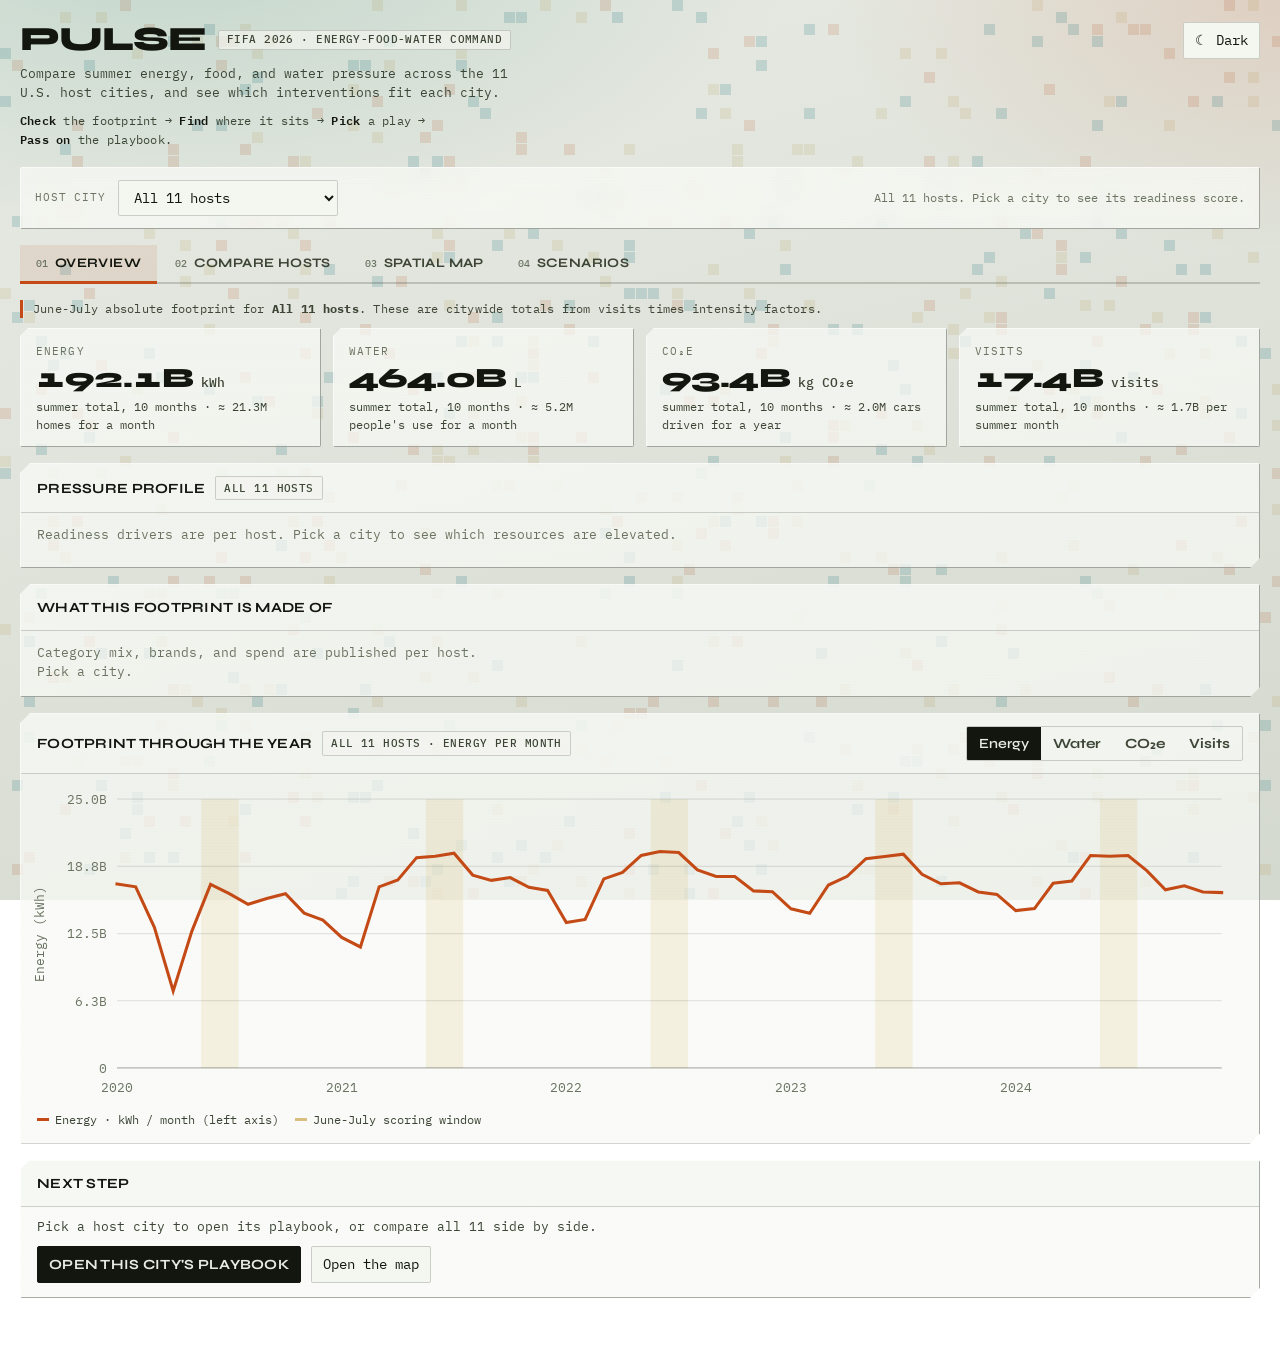
==== commit 0aa378db: "Custom lever: one CO₂e row with a kg CO₂e / kg food waste unit switch Co-Authored-By: Claude Fable 5" ====
--- a/app/index.html
+++ b/app/index.html
@@ -76,8 +76,13 @@
   .cform .segrow { border-top:1px solid var(--grid); padding-top:8px; }
   .cform .segrow[hidden] { display:none; }
   .cform .sh { font-weight:600; margin-bottom:2px; }
-  .cform .cols, .cform .pvr { display:grid; grid-template-columns:76px 72px 72px 72px 1fr; gap:6px; align-items:center; }
-  .cform:not(.range) .cols, .cform:not(.range) .pvr { grid-template-columns:76px 72px 1fr; }
+  .cform .cols, .cform .pvr { display:grid; grid-template-columns:76px 72px 72px 72px minmax(120px,1fr); gap:6px; align-items:center; }
+  .cform:not(.range) .cols, .cform:not(.range) .pvr { grid-template-columns:76px 72px 120px 1fr; }
+  /* with a range there is no room for the hint beside the boxes, so it goes on its own line under them */
+  .cform.range .pvr .base { grid-column:2 / -1; }
+  .cform.range .cols > span:last-child { display:none; }
+  .cform .pvr span.un { color:var(--ink-2); font-size:12px; }
+  .cform .pvr select.un { width:100%; font:inherit; font-size:12px; color:var(--ink-1); background:var(--plane); border:1px solid var(--hairline); border-radius:6px; padding:5px 4px; }
   .cform:not(.range) .onlyrange, .cform:not(.range) .pvr input.lo, .cform:not(.range) .pvr input.hi { display:none; }
   .cform .cols { font-size:10px; color:var(--ink-muted); text-transform:uppercase; letter-spacing:.06em; margin-top:4px; }
   .cform .pvr { margin-top:4px; }
@@ -221,7 +226,7 @@
           <h4 style="margin:18px 0 4px;font-size:11px;color:var(--ink-muted);text-transform:uppercase;letter-spacing:.06em">Levers</h4>
           <div class="levers" id="levers"><div class="note">Loading <code>data/levers.json</code>…</div></div>
           <div id="customlab">
-            <button class="addlever" id="addlever" type="button"><b>+ Add your own lever</b><span>Type what one visit saves in kWh, litres, kg CO₂e or kg of food waste. It joins the list and the map like the studied levers, tagged “your estimate”.</span></button>
+            <button class="addlever" id="addlever" type="button"><b>+ Add your own lever</b><span>Type what one visit saves in kWh, litres and kg CO₂e (or kg of food waste). It joins the list and the map like the studied levers, tagged “your estimate”.</span></button>
             <div id="customform" hidden></div>
           </div>
         </div>
@@ -1033,14 +1038,14 @@
 }
 
 // --- Your own lever ----------------------------------------------------------
-// An organiser types a saving per visit (kWh, litres, kg CO₂e, kg food waste) for each shop type an idea
+// An organiser types a saving per visit (kWh, litres, kg CO₂e; food waste is typed in kg and converted) for each shop type an idea
 // touches, or per fan for a stadium idea. Dividing by the per-visit factor in data/curated/intensity_factors.csv
 // turns it into the same [low, mid, high] fraction the studied levers use, so compounding, bars, the map's
 // rings and the match card are all shared. Kept in this browser only, tagged "your estimate".
 const CUSTOM_KEY = "pulse_custom_levers";
 const FOOD_WASTE_CO2 = 2.5;   // kg CO₂e per kg of wasted food (FAO, Food Wastage Footprint, 2013)
 const CSEGS = [["restaurant","Restaurants","visit"], ["grocery","Grocery & convenience","visit"], ["hotel","Hotels","stay"], ["venue","Venues","visit"]];
-const CRES = [["kwh","Energy","kWh"], ["water","Water","L"], ["co2","CO₂e","kg CO₂e"], ["food","Food waste","kg"]];
+const CRES = [["kwh","Energy","kWh"], ["water","Water","L"], ["co2","CO₂e","kg CO₂e"]];
 const customLevers = () => LEV ? LEV.levers.filter(l => l.custom) : [];
 let CF_TRIED = false;   // errors are listed only after the first Save press, so the form does not jump while typing
 function loadCustomInputs() {
@@ -1049,7 +1054,6 @@
 }
 function saveCustomLevers() { try { localStorage.setItem(CUSTOM_KEY, JSON.stringify(customLevers())); } catch (_) {} }
 function mergeCustomLevers() { LEV.levers = LEV.levers.filter(l => !l.custom).concat(loadCustomInputs().map(buildCustomLever)); }
-const addTri = (a, b, m) => [0,1,2].map(i => (a ? a[i] : 0) + m * (b ? b[i] : 0));
 const segLabel = seg => (CSEGS.find(s => s[0] === seg) || [seg, seg])[1];
 const segWord = seg => seg === "fans" ? "fan" : (CSEGS.find(s => s[0] === seg) || [0, 0, "visit"])[2];
 
@@ -1061,8 +1065,8 @@
   if (c.fans) {
     const pf = c.pf || {}, per = {};
     if (pf.kwh) per.kwh = pf.kwh; if (pf.water) per.water = pf.water;
-    if (pf.co2 || pf.food) per.co2 = addTri(pf.co2, pf.food, FOOD_WASTE_CO2);
-    l.offmap = { per_fan: per, unit_note: "per attending fan, your estimate" + (pf.food ? `; food waste counted at ${FOOD_WASTE_CO2} kg CO₂e per kg` : "") };
+    if (pf.co2) per.co2 = pf.co2;   // already in kg CO₂e (food waste was converted when typed)
+    l.offmap = { per_fan: per, unit_note: "per attending fan, your estimate" + (pf.co2unit === "food" ? `; food waste counted at ${FOOD_WASTE_CO2} kg CO₂e per kg` : "") };
   } else {
     l.cuts = {};
     for (const seg of (c.segs || [])) {
@@ -1070,7 +1074,7 @@
       const f = s.factor, pv = (c.pv || {})[seg] || {}, cuts = {};
       if (pv.kwh) cuts.kwh = pv.kwh.map(x => Math.min(1, x / f.kwh));
       if (pv.water) cuts.water = pv.water.map(x => Math.min(1, x / f.water));
-      if (pv.co2 || pv.food) cuts.co2 = addTri(pv.co2, pv.food, FOOD_WASTE_CO2).map(x => Math.min(1, x / f.co2));
+      if (pv.co2) cuts.co2 = pv.co2.map(x => Math.min(1, x / f.co2));
       if (Object.keys(cuts).length) l.cuts[seg] = cuts;
     }
   }
@@ -1084,7 +1088,9 @@
     ? Object.entries(l.offmap.per_fan).map(([k, v]) => `${rname(k)} <b>${v[1]}</b> ${runit(k)} per fan${rng(v) ? ` (${v[0]}–${v[2]})` : ""}`).join(" · ")
     : Object.entries(l.cuts).map(([seg, cuts]) => `${LEV.segments[seg].label}: ` + Object.entries(cuts).map(([k, v]) =>
         `${rname(k)} <b>−${(v[1]*100).toFixed(1)}%</b>${rng(v) ? ` <span class="lowhigh">(${(v[0]*100).toFixed(1)}–${(v[2]*100).toFixed(1)})</span>` : ""}`).join(", ")).join(" · ");
-  const typedRows = (obj, word) => CRES.filter(([k]) => obj && obj[k]).map(([k, lab, unit]) => `${lab} <b>${obj[k][1]}</b>${rng(obj[k]) ? ` (${obj[k][0]}–${obj[k][2]})` : ""} ${unit} per ${word}`).join(", ");
+  const typedRows = (obj, word) => CRES.filter(([k]) => obj && obj[k]).map(([k, lab, unit]) => {
+    const food = k === "co2" && obj.co2unit === "food", v = food ? obj.co2typed : obj[k];
+    return `${food ? "Food waste" : lab} <b>${v[1]}</b>${rng(v) ? ` (${v[0]}–${v[2]})` : ""} ${food ? "kg" : unit} per ${word}${food ? ` (= ${obj[k][1]} kg CO₂e)` : ""}`; }).join(", ");
   const typed = c.fans ? typedRows(c.pf, "fan")
     : (c.segs || []).map(seg => `${segLabel(seg)}: ${typedRows((c.pv || {})[seg], segWord(seg)) || "nothing"}`).join(" · ");
   return `<label class="lever custom ${on ? "on" : ""}">
@@ -1097,7 +1103,7 @@
     </div>
     <details><summary>your numbers, edit, delete</summary>
       <div style="margin-top:4px"><b>You typed:</b> ${typed}.</div>
-      <div style="margin-top:4px">The percent is your saving per ${c.fans ? "fan" : "visit"}${c.fans ? "" : " divided by what a visit uses today (<code>data/curated/intensity_factors.csv</code>)"}${(c.fans ? c.pf && c.pf.food : Object.values(c.pv || {}).some(o => o && o.food)) ? `; food waste is counted at ${FOOD_WASTE_CO2} kg CO₂e per kg (FAO 2013)` : ""}. Saved in this browser only.</div>
+      <div style="margin-top:4px">The percent is your saving per ${c.fans ? "fan" : "visit"}${c.fans ? "" : " divided by what a visit uses today (<code>data/curated/intensity_factors.csv</code>)"}${(c.fans ? c.pf && c.pf.co2unit === "food" : Object.values(c.pv || {}).some(o => o && o.co2unit === "food")) ? `; food waste is counted at ${FOOD_WASTE_CO2} kg CO₂e per kg (FAO 2013)` : ""}. Saved in this browser only.</div>
       <div class="cbtns"><button type="button" class="btn small" data-edit="${esc(l.id)}">Edit</button><button type="button" class="btn small" data-del="${esc(l.id)}">Delete</button></div>
     </details>
   </label>`;
@@ -1130,16 +1136,21 @@
 }
 function customFormHtml(c) {
   const v = (arr, i) => (arr && arr[i] != null) ? arr[i] : "";
-  const row = (seg, [r, lab], word) => {
-    const arr = seg === "fans" ? (c && c.pf ? c.pf[r] : null) : (c && c.pv && c.pv[seg] ? c.pv[seg][r] : null);
+  const row = (seg, [r, lab, unit], word) => {
+    const o = seg === "fans" ? (c && c.pf) : (c && c.pv && c.pv[seg]);
+    const food = r === "co2" && o && o.co2unit === "food";
+    const arr = o ? (food ? o.co2typed : o[r]) : null;
+    const un = r === "co2"
+      ? `<select class="un" aria-label="CO₂e unit"><option value="co2">kg CO₂e</option><option value="food" ${food ? "selected" : ""}>kg food waste</option></select>`
+      : `<span class="un">${unit}</span>`;
     return `<div class="pvr" data-seg="${seg}" data-r="${r}"><span class="rl">${lab}</span>
       <input type="number" min="0" step="any" class="lo" value="${v(arr,0)}" placeholder="low" aria-label="${lab} low">
       <input type="number" min="0" step="any" class="mid" value="${v(arr,1)}" placeholder="0" aria-label="${lab} saved per ${word}">
       <input type="number" min="0" step="any" class="hi" value="${v(arr,2)}" placeholder="high" aria-label="${lab} high">
-      <span class="base"></span></div>`;
+      ${un}<span class="base"></span></div>`;
   };
   const segrow = (seg, title, word) => `<div class="segrow" data-seg="${seg}" hidden><div class="sh">${title} · what one ${word} saves</div>
-    <div class="cols"><span></span><span class="onlyrange">low</span><span>your guess</span><span class="onlyrange">high</span><span>what a ${word} ${seg === "fans" ? "does" : "uses"} today</span></div>
+    <div class="cols"><span></span><span class="onlyrange">low</span><span>your guess</span><span class="onlyrange">high</span><span></span><span>what a ${word} ${seg === "fans" ? "does" : "uses"} today</span></div>
     ${CRES.map(r => row(seg, r, word)).join("")}</div>`;
   const on = seg => c && (seg === "fans" ? c.fans : (c.segs || []).includes(seg));
   const tick = (seg, lab) => `<label class="tch"><input type="checkbox" data-seg="${seg}" ${on(seg) ? "checked" : ""}>${lab}</label>`;
@@ -1176,8 +1187,9 @@
     const seg = row.dataset.seg, r = row.dataset.r; if (!segs.includes(seg)) return;
     const [, lab, unit] = CRES.find(x => x[0] === r), word = segWord(seg), plural = word + "s";
     const f = seg === "fans" ? null : LEV.segments[seg].factor;
-    const fr = f ? (r === "food" ? f.co2 : f[r]) : null;   // what a visit uses today; food waste is compared in CO₂e
-    const baseTxt = f ? (r === "food" ? `≈${f.co2} kg CO₂e of food; 1 kg waste = ${FOOD_WASTE_CO2} kg CO₂e` : `≈${fr} ${unit}`) : "no shop baseline for fans";
+    const unitSel = row.querySelector("select.un"), food = !!unitSel && unitSel.value === "food";   // CO₂e typed as kg of food waste
+    const fr = f ? f[r] : null;   // what a visit uses today, always in the resource's own unit
+    const baseTxt = f ? `≈${fr} ${unit}${food ? `; 1 kg waste ≈ ${FOOD_WASTE_CO2} kg CO₂e` : ""}` : (food ? `1 kg waste ≈ ${FOOD_WASTE_CO2} kg CO₂e; no shop baseline for fans` : "no shop baseline for fans");
     const base = row.querySelector(".base"); row.querySelectorAll("input").forEach(i => i.classList.remove("bad"));
     const mid = num(row.querySelector(".mid")), lo0 = num(row.querySelector(".lo")), hi0 = num(row.querySelector(".hi"));
     if (mid === null && (!range || (lo0 === null && hi0 === null))) { base.innerHTML = baseTxt; return; }
@@ -1185,22 +1197,21 @@
     const lo = range && lo0 !== null ? lo0 : mid, hi = range && hi0 !== null ? hi0 : mid, tri = [lo, mid, hi];
     if (tri.some(x => Number.isNaN(x) || x < 0)) { errors.push(`${lab} for ${plural}: numbers must be zero or more.`); row.querySelector(".mid").classList.add("bad"); base.innerHTML = baseTxt; return; }
     if (!(lo <= mid && mid <= hi)) { errors.push(`${lab} for ${plural}: low ≤ middle ≤ high.`); row.querySelectorAll(".lo,.hi").forEach(i => i.classList.add("bad")); }
-    const eq = r === "food" ? tri.map(x => x * FOOD_WASTE_CO2) : tri;
+    const eq = food ? tri.map(x => x * FOOD_WASTE_CO2) : tri;
     let pct = "";
     if (fr) {
       const p = eq[1] / fr;
       pct = ` → <b>−${(p*100).toFixed(1)}%</b>` + (range && hi !== lo ? ` (${(eq[0]/fr*100).toFixed(1)}–${(eq[2]/fr*100).toFixed(1)})` : "");
-      if (eq[2] > fr) { errors.push(`${lab} for ${plural}: a ${word} only ${r === "food" ? "makes" : "uses"} ${fr} ${r === "food" ? "kg CO₂e" : unit}, you cannot save more than that.`); row.querySelector(eq[1] > fr ? ".mid" : ".hi").classList.add("bad"); }
+      if (eq[2] > fr) { errors.push(`${lab} for ${plural}: a ${word} only makes ${fr} ${unit}${food ? ` (that is ${(fr / FOOD_WASTE_CO2).toFixed(1)} kg of food)` : ""}, you cannot save more than that.`); row.querySelector(eq[1] > fr ? ".mid" : ".hi").classList.add("bad"); }
       else if (p > 0.5) warns.push(`${lab} for ${plural}: −${(p*100).toFixed(0)}% is a very big cut, be sure.`);
     }
     base.innerHTML = baseTxt + pct;
     any++;
-    (seg === "fans" ? c.pf : (c.pv[seg] ||= {}))[r] = tri;
+    const o = seg === "fans" ? c.pf : (c.pv[seg] ||= {});
+    o[r] = eq;   // stored in the resource's own unit
+    if (r === "co2") { o.co2unit = food ? "food" : "co2"; o.co2typed = tri; }
   });
   if (segs.length && !any) errors.push("Type at least one saving.");
-  for (const seg of shopSegs) { const pv = c.pv[seg];
-    if (pv && pv.co2 && pv.food && addTri(pv.co2, pv.food, FOOD_WASTE_CO2)[2] > LEV.segments[seg].factor.co2)
-      errors.push(`${segLabel(seg)}: CO₂e plus food waste is more than a visit makes (${LEV.segments[seg].factor.co2} kg CO₂e).`); }
   q("#cf_err").innerHTML = (CF_TRIED ? errors.map(e => `<div>${esc(e)}</div>`).join("") : "") + warns.map(w => `<div class="warn">${esc(w)}</div>`).join("");
   return { c, errors };
 }
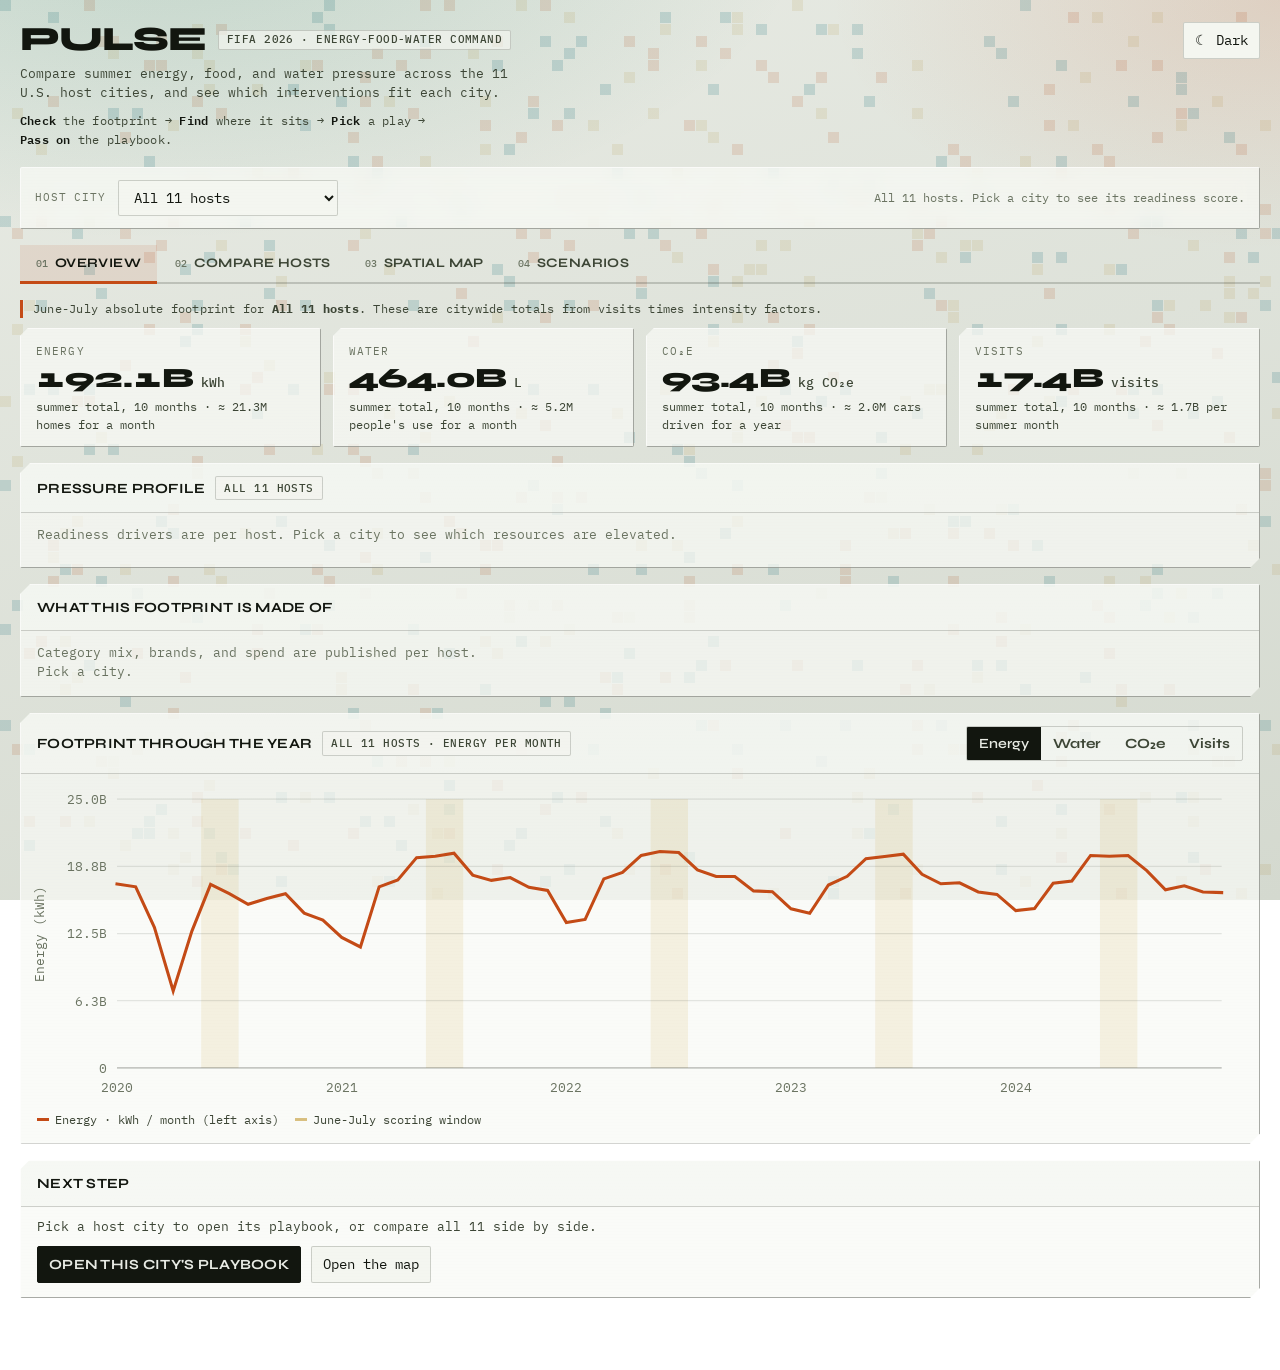
==== commit 920b47a2: "Lab: "What helps this city" ranking on cut per resource, reach and cost Levers are ranked against th" ====
--- a/app/index.html
+++ b/app/index.html
@@ -54,6 +54,24 @@
   .offbox .k { font-size:11px; color:var(--ink-muted); text-transform:uppercase; letter-spacing:.06em; }
   .offbox .v { font-size:15px; font-weight:600; margin-top:2px; }
   .offbox .u { font-size:11px; color:var(--ink-muted); margin-top:2px; }
+  /* what helps this city: levers ranked, with energy / water / CO₂e kept apart */
+  .leverrank { padding:12px 16px 0; }
+  .leverrank h5 { margin:0 0 4px; font-size:11px; color:var(--ink-muted); text-transform:uppercase; letter-spacing:.06em; font-weight:600; }
+  .leverrank .lead2 { font-size:13px; color:var(--ink-2); margin-bottom:8px; }
+  .leverrank .lead2 b { color:var(--ink-1); }
+  .leverrank .tblwrap { overflow-x:auto; }
+  .leverrank table { font-size:12px; }
+  .leverrank th, .leverrank td { padding:5px 8px; white-space:nowrap; }
+  .leverrank th:nth-child(2), .leverrank td.n { text-align:left; }
+  .leverrank td.n { white-space:normal; min-width:180px; }
+  .leverrank th.hot, .leverrank td.hot { background:color-mix(in srgb, var(--s-venue) 16%, transparent); color:var(--ink-1); font-weight:600; }
+  .leverrank td.nil { color:var(--ink-muted); font-weight:400; }
+  .leverrank tr.on td { background:color-mix(in srgb, var(--ink-1) 5%, transparent); }
+  .leverrank td.cost { color:var(--ink-2); white-space:normal; min-width:170px; }
+  .leverrank .tag { display:inline-block; font-size:10px; padding:1px 6px; border-radius:999px; border:1px solid var(--hairline); color:var(--ink-muted); margin-left:4px; }
+  .leverrank .ev { display:inline-block; font-size:10px; font-weight:500; padding:1px 6px; border-radius:999px; border:1px solid var(--s-venue); color:var(--s-venue); margin-left:4px; }
+  .leverrank input { margin:0; cursor:pointer; }
+  .leverrank .note { margin:6px 0 4px; }
   /* your own lever: the add/edit form and the "your estimate" card */
   #customlab { margin-top:12px; }
   .addlever { display:block; width:100%; text-align:left; font:inherit; cursor:pointer; color:var(--ink-1); background:var(--surface-1);
@@ -213,6 +231,7 @@
       <div class="lead">Switch levers on and watch energy, water and CO₂e move against the summer baseline. Every cut is a
         <b>range</b> (low / middle / high) built from measured studies, never one number; the percent is the trustworthy part.
         Each lever card says what a person actually does, what it touches, and where its numbers come from.</div>
+      <div class="leverrank" id="leverrank"></div>
       <div class="lab">
         <div>
           <h4 style="margin:0 0 4px;font-size:11px;color:var(--ink-muted);text-transform:uppercase;letter-spacing:.06em">Visitor surge</h4>
@@ -1031,6 +1050,7 @@
        simulation, combined end to end. The percent is what to trust; the absolute kWh and litres inherit the baseline's noise.`
     : `Switch a lever on to see its cut. Baseline is the June–July total for ${esc(cityName())}; a ${k.toFixed(2)}× surge scales it linearly.`;
   document.getElementById("offmap").innerHTML = offmapHtml();
+  drawLeverRank();
   const nShop = [...state.levers].filter(id => leverById(id) && !leverById(id).offmap).length, nOff = nOn - nShop;
   document.getElementById("leversnote").textContent = nOn
     ? `${nShop ? `${nShop} shop lever${nShop>1?"s":""}` : ""}${nShop && nOff ? " and " : ""}${nOff ? `${nOff} match-day lever${nOff>1?"s":""}` : ""} on. On the map the touched shops get a dark ring and the tiles show the after-numbers; match-day levers appear on the match card.`
@@ -1061,7 +1081,8 @@
 function buildCustomLever(c) {
   const l = { id:c.id, title:c.title, bucket:c.fans ? "match day" : (c.bucket || "before"), plain:c.plain || "", owner:c.owner || "",
               touches:c.fans ? [] : (c.segs || []).slice(), evidence:"your estimate",
-              evidence_plain:"Your own per-visit estimate typed into the lab, not a study.", dials:[], custom:true, inputs:c };
+              evidence_plain:"Your own per-visit estimate typed into the lab, not a study.", dials:[], custom:true, inputs:c,
+              cost_tier:{ n:c.cost ?? 1, t:COST_TIERS[c.cost ?? 1] } };
   if (c.fans) {
     const pf = c.pf || {}, per = {};
     if (pf.kwh) per.kwh = pf.kwh; if (pf.water) per.water = pf.water;
@@ -1103,6 +1124,7 @@
     </div>
     <details><summary>your numbers, edit, delete</summary>
       <div style="margin-top:4px"><b>You typed:</b> ${typed}.</div>
+      <div style="margin-top:4px"><b>Cost:</b> ${esc(COST_TIERS[c.cost ?? 1])}.</div>
       <div style="margin-top:4px">The percent is your saving per ${c.fans ? "fan" : "visit"}${c.fans ? "" : " divided by what a visit uses today (<code>data/curated/intensity_factors.csv</code>)"}${(c.fans ? c.pf && c.pf.co2unit === "food" : Object.values(c.pv || {}).some(o => o && o.co2unit === "food")) ? `; food waste is counted at ${FOOD_WASTE_CO2} kg CO₂e per kg (FAO 2013)` : ""}. Saved in this browser only.</div>
       <div class="cbtns"><button type="button" class="btn small" data-edit="${esc(l.id)}">Edit</button><button type="button" class="btn small" data-del="${esc(l.id)}">Delete</button></div>
     </details>
@@ -1159,6 +1181,7 @@
     <div class="ch">${c ? "Edit your lever" : "Your own lever"} <span class="ev mine">your estimate</span></div>
     <label class="f"><span>Name</span><input type="text" id="cf_title" maxlength="60" placeholder="e.g. Hotel water pledge" value="${esc(c ? c.title : "")}"></label>
     <label class="f"><span>What a person does</span><input type="text" id="cf_plain" maxlength="160" placeholder="one plain sentence" value="${esc(c ? c.plain : "")}"></label>
+    <label class="f"><span>Cost</span><select id="cf_cost">${COST_TIERS.map((tt, i) => `<option value="${i}" ${(c ? c.cost : 1) === i ? "selected" : ""}>${tt}</option>`).join("")}</select></label>
     <label class="f"><span>When</span><select id="cf_bucket"><option value="before" ${!c || c.bucket !== "during" ? "selected" : ""}>Before the tournament</option><option value="during" ${c && c.bucket === "during" ? "selected" : ""}>During the tournament</option></select></label>
     <div class="f"><span>Touches</span><div>${CSEGS.map(([s, lab]) => tick(s, lab)).join("")}${tick("fans", "Fans at the match")}</div></div>
     <div class="f"><span>Range</span><label class="tch"><input type="checkbox" id="cf_range" ${c && c.range ? "checked" : ""}>Not sure? give a low and a high too</label></div>
@@ -1179,7 +1202,7 @@
   q("#cf_bucket").disabled = fans && !shopSegs.length;   // a fans-only lever lives on the match card
   const errors = [], warns = [];
   const c = { id: q("#cf_id").value || "", title: q("#cf_title").value.trim(), plain: q("#cf_plain").value.trim(),
-              bucket: q("#cf_bucket").value, fans, segs: shopSegs, range, pv: {}, pf: {} };
+              bucket: q("#cf_bucket").value, cost: +q("#cf_cost").value || 0, fans, segs: shopSegs, range, pv: {}, pf: {} };
   if (!c.title) errors.push("Give the lever a name.");
   if (!segs.length) errors.push("Tick at least one shop type, or fans at the match.");
   let any = 0;
@@ -1224,6 +1247,74 @@
   state.levers.add(c.id); saveCustomLevers(); closeCustomForm();
   drawLevers(); drawSurge(); pushToFrame(); writeHash();
 }
+
+// --- What helps this city ------------------------------------------------------
+// Ranks the levers for the selected city on the three things the data can carry: the cut on each resource
+// kept separate (a city can be fine on energy and terrible on water, so there is no blended number), the
+// reach (share of the city's summer visits at the shops the lever touches) and the cost tier from the card.
+// The city's problem is Plan D's driver z-scores versus the other hosts. Acceptance and legacy are not
+// scored here on purpose: they are judgement, not data.
+const DRIVER_RES = { energy_kwh:"kwh", water_liters:"water", kg_co2e:"co2" };
+const COST_TIERS = ["$0 · nothing to buy", "$ · small kit, pays back in months", "$$ · real money, pays back in years", "$$$ · big budget"];
+const costTier = l => l.cost_tier || null;
+/** summer visits per shop type, the same split segmentPiles() uses */
+function segmentVisits() {
+  const cards = isAll() ? C.scorecards : [BY[state.city]]; const v = {}; let all = 0;
+  cards.forEach(c => {
+    const a = c.ops_scale.absolute, mix = c.ops_scale.visit_mix || {};
+    const fs = (LEV.food_split || {})[c.host_city] || { restaurant:0.73, grocery:0.27 };
+    all += a.visits || 0;
+    for (const [seg, s] of Object.entries(LEV.segments)) { const lv = (a.visits || 0) * (mix[s.layer] || 0); v[seg] = (v[seg] || 0) + (s.layer === "Food" ? lv * (fs[seg] ?? 0) : lv); }
+  });
+  return { v, all };
+}
+function drawLeverRank() {
+  const box = document.getElementById("leverrank"); if (!box) return;
+  if (!LEV || !C) { box.innerHTML = ""; return; }
+  const c = cardOf();
+  const { seg, tot } = segmentPiles(); const { v: sv, all: allV } = segmentVisits();
+  const ms = MATCHES.filter(m => isAll() || m.m === state.city); const seats = ms.reduce((s, m) => s + (m.a || m.cap || 0), 0);
+  const z = {}; if (c) c.drivers.forEach(d => { if (DRIVER_RES[d.key]) z[DRIVER_RES[d.key]] = d.z; });
+  const top = c ? RES.map(([r]) => r).sort((a, b) => (z[b] ?? -9) - (z[a] ?? -9))[0] : null;
+  const worst = top && z[top] >= 0.25 ? top : null;   // nothing stands out below a quarter of a standard deviation
+  const heat = c ? c.drivers.filter(d => (d.key === "cdd" || d.key === "uhi") && d.z > 0.25) : [];
+  const rows = LEV.levers.map(l => {
+    const cut = {}; let reach = 0;
+    if (l.offmap) { for (const [r] of RES) { const pf = l.offmap.per_fan[r]; cut[r] = pf && tot[r] ? pf[1] * seats / tot[r] : 0; } }
+    else {
+      for (const [r] of RES) { let s = 0; for (const [sg, cuts] of Object.entries(l.cuts)) if (cuts[r] && seg[sg]) s += seg[sg][r] * cuts[r][1]; cut[r] = tot[r] ? s / tot[r] : 0; }
+      for (const sg of Object.keys(l.cuts)) reach += (sv[sg] || 0); reach = allV ? reach / allV : 0;
+    }
+    return { l, cut, reach, best: Math.max(...RES.map(([r]) => cut[r])) };
+  });
+  rows.sort((a, b) => (worst ? (b.cut[worst] - a.cut[worst]) : 0) || (b.best - a.best));
+  const zWord = zz => zz == null ? "" : Math.abs(zz) < 0.25 ? "about average" : zz > 0.75 ? "well above the other hosts" : zz > 0 ? "above the other hosts" : zz < -0.75 ? "well below the other hosts" : "below the other hosts";
+  const rl = r => RES.find(x => x[0] === r)[1];
+  const lead = !c
+    ? `Levers ranked by their biggest single cut across all 11 hosts. Pick a city to rank against that city's own problem.`
+    : !worst
+    ? `${esc(cityName())} is ${zWord(z[top])} on all three (energy z ${z.kwh.toFixed(2)}, water ${z.water.toFixed(2)}, CO₂e ${z.co2.toFixed(2)}), so nothing stands out and levers are ranked by their biggest single cut.` +
+      (heat.length ? ` Heat is a driver here though (${heat.map(d => `${d.label.toLowerCase()} z +${d.z.toFixed(2)}`).join(", ")}), so energy cuts that touch cooling matter more than the number shows.` : "")
+    : `${esc(cityName())}'s worst of the three is <b>${rl(worst)}</b> (${zWord(z[worst])}, z ${z[worst] >= 0 ? "+" : ""}${z[worst].toFixed(2)}), so levers are ranked by their ${rl(worst) === "CO₂e" ? "CO₂e" : rl(worst).toLowerCase()} cut. ` +
+      RES.filter(([r]) => r !== worst).map(([r, lab]) => `${lab}: ${zWord(z[r])}`).join("; ") + "." +
+      (heat.length ? ` Heat is a driver here too (${heat.map(d => `${d.label.toLowerCase()} z +${d.z.toFixed(2)}`).join(", ")}), so energy cuts that touch cooling matter more than the number shows.` : "");
+  const pct = (x, hot) => x > 1e-6 ? `<td class="${hot ? "hot" : ""}">${x < 0.0005 ? "<0.1%" : "−" + (x*100).toFixed(1) + "%"}</td>` : `<td class="${hot ? "hot" : ""} nil">—</td>`;
+  box.innerHTML = `<h5>What helps ${esc(cityName())} · levers ranked</h5><div class="lead2">${lead}</div>
+    <div class="tblwrap"><table>
+      <tr><th></th><th>Lever</th>${RES.map(([r, lab]) => `<th class="${r === worst ? "hot" : ""}">${lab} cut</th>`).join("")}<th>Reach</th><th>Cost</th></tr>
+      ${rows.map(({ l, cut, reach }) => { const on = state.levers.has(l.id), ct = costTier(l);
+        return `<tr class="${on ? "on" : ""}"><td><input type="checkbox" data-id="${esc(l.id)}" ${on ? "checked" : ""} aria-label="switch on ${esc(l.title)}"></td>
+          <td class="n">${esc(l.title)}${l.custom ? `<span class="ev">your estimate</span>` : ""}${l.offmap ? `<span class="tag">match card</span>` : ""}</td>
+          ${RES.map(([r]) => pct(cut[r], r === worst)).join("")}
+          <td>${l.offmap ? (ms.length ? `${ms.length} fixture${ms.length > 1 ? "s" : ""} · ${full(seats)} fans` : "no fixtures here") : `${(reach*100).toFixed(0)}% of visits`}</td>
+          <td class="cost" title="${esc(l.cost || "")}">${ct ? esc(ct.t) : "not set"}</td></tr>`; }).join("")}
+    </table></div>
+    <div class="note">Each cut is that lever alone, middle value, as a share of ${esc(cityName())}'s June–July total for that one resource; the three are kept apart on purpose. Reach is the share of the city's summer visits at the shops the lever touches. Match-day levers are attendance × per-fan against the same totals. Cost is the tier on the lever's card; hover for the sourced figure. Not scored: whether people will accept it and what lasts after the tournament. That is judgement, not data.</div>`;
+  box.querySelectorAll("input[type=checkbox]").forEach(cb => cb.onchange = () => {
+    if (cb.checked) state.levers.add(cb.dataset.id); else state.levers.delete(cb.dataset.id);
+    drawLevers(); drawSurge(); pushToFrame(); writeHash();
+  });
+}
 </script>
 </body>
 </html>
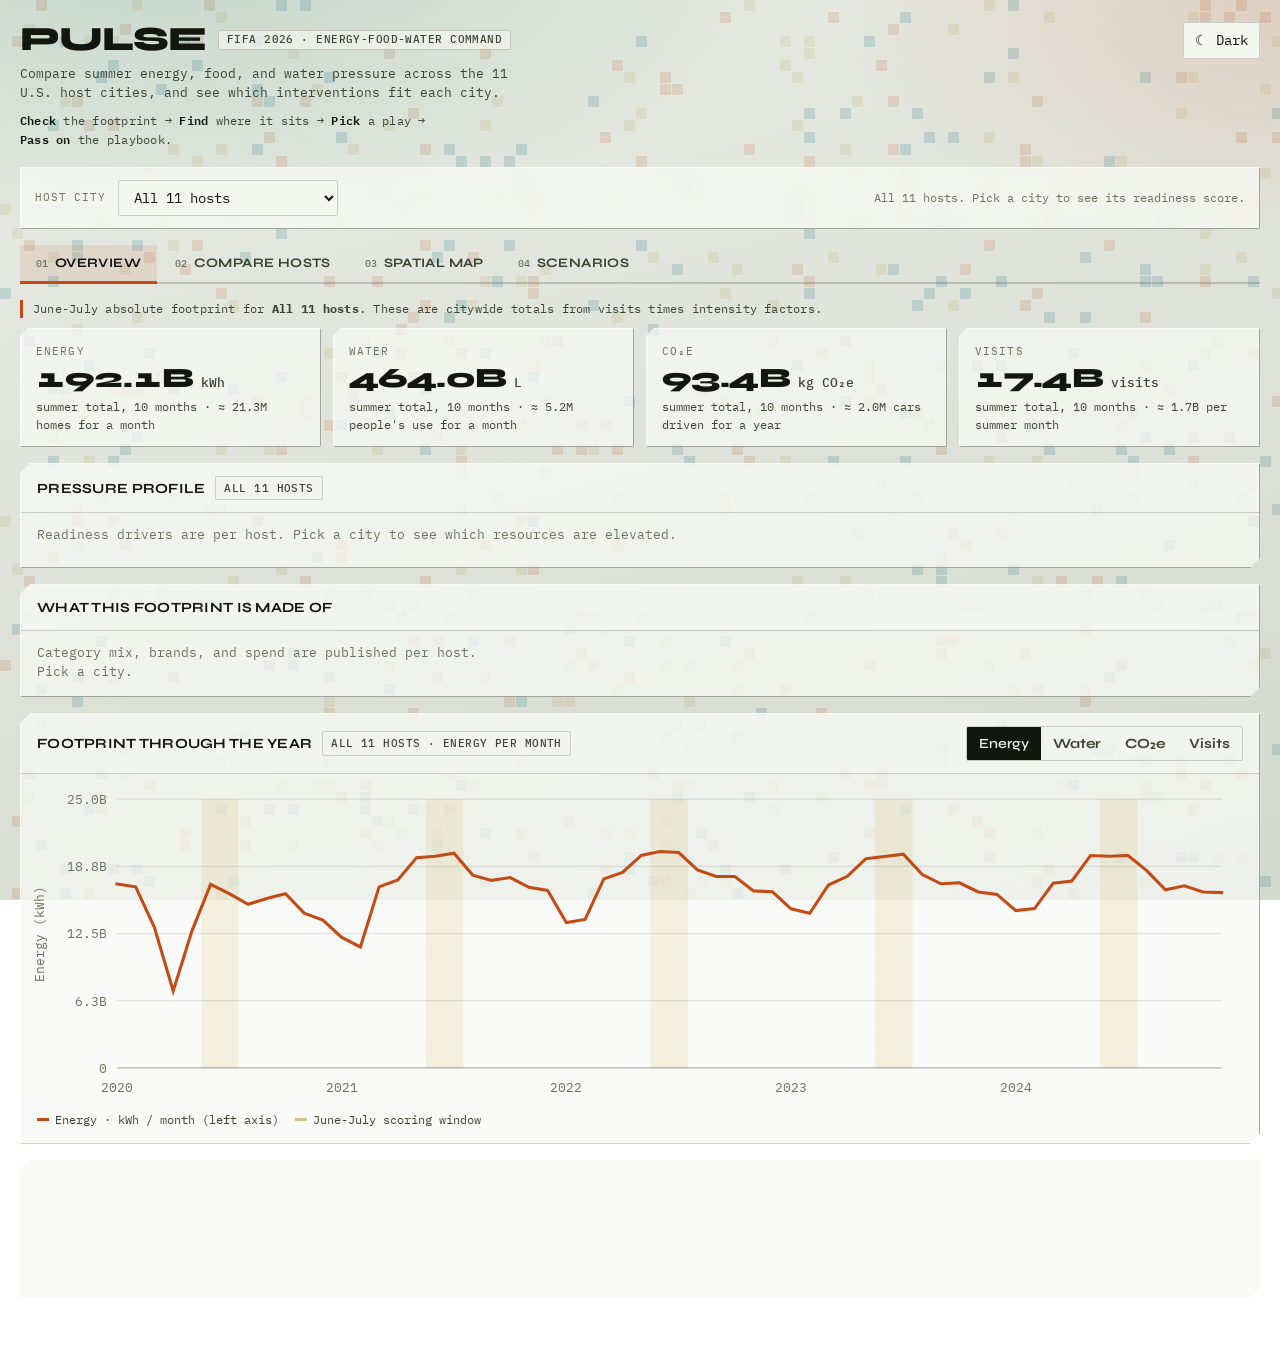
==== commit 5dca5a0c: "Compare tab: plays come from levers.json, ranked like the lab The right column now lists the interve" ====
--- a/app/index.html
+++ b/app/index.html
@@ -72,6 +72,8 @@
   .leverrank .ev { display:inline-block; font-size:10px; font-weight:500; padding:1px 6px; border-radius:999px; border:1px solid var(--s-venue); color:var(--s-venue); margin-left:4px; }
   .leverrank input { margin:0; cursor:pointer; }
   .leverrank .note { margin:6px 0 4px; }
+  .playcard .ev { display:inline-block; font-size:10px; font-weight:500; padding:1px 6px; border-radius:999px; border:1px solid var(--hairline); color:var(--ink-muted); vertical-align:2px; }
+  .playcard .ev.mine { border-color:var(--s-venue); color:var(--s-venue); }
   /* your own lever: the add/edit form and the "your estimate" card */
   #customlab { margin-top:12px; }
   .addlever { display:block; width:100%; text-align:left; font:inherit; cursor:pointer; color:var(--ink-1); background:var(--surface-1);
@@ -322,7 +324,7 @@
   Promise.all([opt("data/levers.json"), opt("data/matches.json")]).then(([lev, mt]) => {
     LEV = lev; MATCHES = mt || [];
     if (LEV) mergeCustomLevers();
-    readLeversHash(); drawLevers(); drawSurge(); pushToFrame();
+    readLeversHash(); drawLevers(); drawSurge(); pushToFrame(); drawCompare(); drawCta();
   });
 }).catch(err => {
   document.getElementById("kpis").innerHTML =
@@ -648,9 +650,10 @@
 
 function drawCta() {
   const c = cardOf();
+  const nPlays = c ? (LEV ? rankLevers().pressing.length : c.recommended_plays.length) : 0;
   document.getElementById("ctalead").innerHTML = c
     ? `<b>${esc(c.host_city)}</b> ranks #${c.rank} of ${C.scorecards.length} on summer resource pressure, with
-       ${c.recommended_plays.length} pressing play${c.recommended_plays.length === 1 ? "" : "s"} on the board.`
+       ${nPlays} pressing play${nPlays === 1 ? "" : "s"} on the board.`
     : `Pick a host city to open its playbook, or compare all 11 side by side.`;
 }
 
@@ -729,6 +732,7 @@
     </div>`;
   left.querySelectorAll("[data-peer]").forEach(b => b.onclick = () => setCity(b.dataset.peer));
 
+  if (LEV) { drawLeverPlays(right, c); return; }
   const plays = c.recommended_plays || [], gen = c.general_options || [];
   right.innerHTML =
     `<div style="font-size:13px;color:var(--ink-2)">Recommended plays for ${esc(c.host_city)}, matched to elevated drivers.
@@ -743,6 +747,38 @@
            <div style="margin-top:9px">${gen.map(playCard).join("")}</div></details>`
       : "");
   right.querySelectorAll("[data-peer]").forEach(b => b.onclick = () => setCity(b.dataset.peer));
+}
+
+/** the Compare tab's plays are the lab's levers, ranked exactly as the lab ranks them */
+function drawLeverPlays(right, c) {
+  const R = rankLevers(), rl = r => RES.find(x => x[0] === r)[1];
+  const rest = R.rows.filter(x => !R.pressing.includes(x));
+  const why = R.worst
+    ? `<b>${rl(R.worst)}</b> is ${esc(c.host_city)}'s worst driver (${R.zWord(R.z[R.worst])}, z ${R.z[R.worst] >= 0 ? "+" : ""}${R.z[R.worst].toFixed(2)}), so plays that cut it come first.`
+    : `${esc(c.host_city)} is about average on energy, water and CO₂e, so nothing stands out and the biggest single cut comes first.`;
+  right.innerHTML =
+    `<div style="font-size:13px;color:var(--ink-2)">Plays for ${esc(c.host_city)} are the intervention lab's levers (<code>data/levers.json</code>, measured studies, not placeholders). ${why}
+       Effects are each lever alone, middle value, on this city's June–July totals; ranges and sources are in the lab.${R.heat.length ? ` Heat is a driver here (${R.heat.map(d => `${d.label.toLowerCase()} z +${d.z.toFixed(2)}`).join(", ")}), so energy cuts that touch cooling matter more than the number shows.` : ""}</div>` +
+    (R.pressing.length
+      ? R.pressing.map(x => leverPlayCard(x, R)).join("")
+      : `<div class="empty" style="margin-top:10px">No lever cuts ${rl(R.worst)} here.</div>`) +
+    (rest.length
+      ? `<details style="margin-top:6px"><summary style="cursor:pointer;font-size:12px;color:var(--ink-2)">${rest.length} more lever${rest.length === 1 ? "" : "s"} (${R.worst ? `no ${rl(R.worst) === "CO₂e" ? "CO₂e" : rl(R.worst).toLowerCase()} cut` : "no measurable cut"} in ${esc(c.host_city)})</summary>
+           <div style="margin-top:9px">${rest.map(x => leverPlayCard(x, R)).join("")}</div></details>`
+      : "");
+  right.querySelectorAll("[data-lab]").forEach(b => b.onclick = () => { state.levers.add(b.dataset.lab); drawLevers(); drawSurge(); pushToFrame(); setTab("scenarios"); });
+}
+function leverPlayCard(x, R) {
+  const { l, cut, reach } = x, ct = costTier(l);
+  const eff = RES.filter(([r]) => cut[r] > 1e-6).map(([r, lab, u]) =>
+    `<span title="this lever alone, middle value; range in the lab"><b>${lab}</b> ${cut[r] < 0.0005 ? "<0.1" : "−" + (cut[r]*100).toFixed(1)}% · ${fmt(cut[r]*R.tot[r])} ${u}</span>`).join("");
+  const when = { before:"before the tournament", during:"during the tournament", "match day":"match day, on the match card" }[l.bucket] || l.bucket;
+  return `<div class="playcard">
+    <div class="pt">${esc(l.title)} <span class="ev${l.custom ? " mine" : ""}">${esc(l.evidence)}</span></div>
+    <div class="meta"><span>Owner: ${esc(l.owner || "you")}</span><span>Cost: <b>${esc(ct ? ct.t : "not set")}</b></span><span>When: ${esc(when)}</span></div>
+    <div class="eff">${eff || `<span>No measurable cut in ${esc(cityName())}</span>`}</div>
+    <div class="why">${esc(l.plain)} ${l.offmap ? `Attendance × per fan over ${R.ms.length} fixture${R.ms.length === 1 ? "" : "s"} here (${full(R.seats)} fans).` : `Reaches ${(reach*100).toFixed(0)}% of the city's summer visits.`}</div>
+    <div class="steal"><button class="lnk" data-lab="${esc(l.id)}">Try it in the lab ↗</button></div></div>`;
 }
 
 function playCard(p) {
@@ -1268,9 +1304,8 @@
   });
   return { v, all };
 }
-function drawLeverRank() {
-  const box = document.getElementById("leverrank"); if (!box) return;
-  if (!LEV || !C) { box.innerHTML = ""; return; }
+/** the one ranking both the lab table and the Compare tab's plays read */
+function rankLevers() {
   const c = cardOf();
   const { seg, tot } = segmentPiles(); const { v: sv, all: allV } = segmentVisits();
   const ms = MATCHES.filter(m => isAll() || m.m === state.city); const seats = ms.reduce((s, m) => s + (m.a || m.cap || 0), 0);
@@ -1289,6 +1324,13 @@
   });
   rows.sort((a, b) => (worst ? (b.cut[worst] - a.cut[worst]) : 0) || (b.best - a.best));
   const zWord = zz => zz == null ? "" : Math.abs(zz) < 0.25 ? "about average" : zz > 0.75 ? "well above the other hosts" : zz > 0 ? "above the other hosts" : zz < -0.75 ? "well below the other hosts" : "below the other hosts";
+  const pressing = worst ? rows.filter(x => x.cut[worst] > 1e-6) : rows.filter(x => x.best > 1e-6);
+  return { c, rows, pressing, worst, top, z, heat, ms, seats, tot, zWord };
+}
+function drawLeverRank() {
+  const box = document.getElementById("leverrank"); if (!box) return;
+  if (!LEV || !C) { box.innerHTML = ""; return; }
+  const { c, rows, worst, top, z, heat, ms, seats, zWord } = rankLevers();
   const rl = r => RES.find(x => x[0] === r)[1];
   const lead = !c
     ? `Levers ranked by their biggest single cut across all 11 hosts. Pick a city to rank against that city's own problem.`
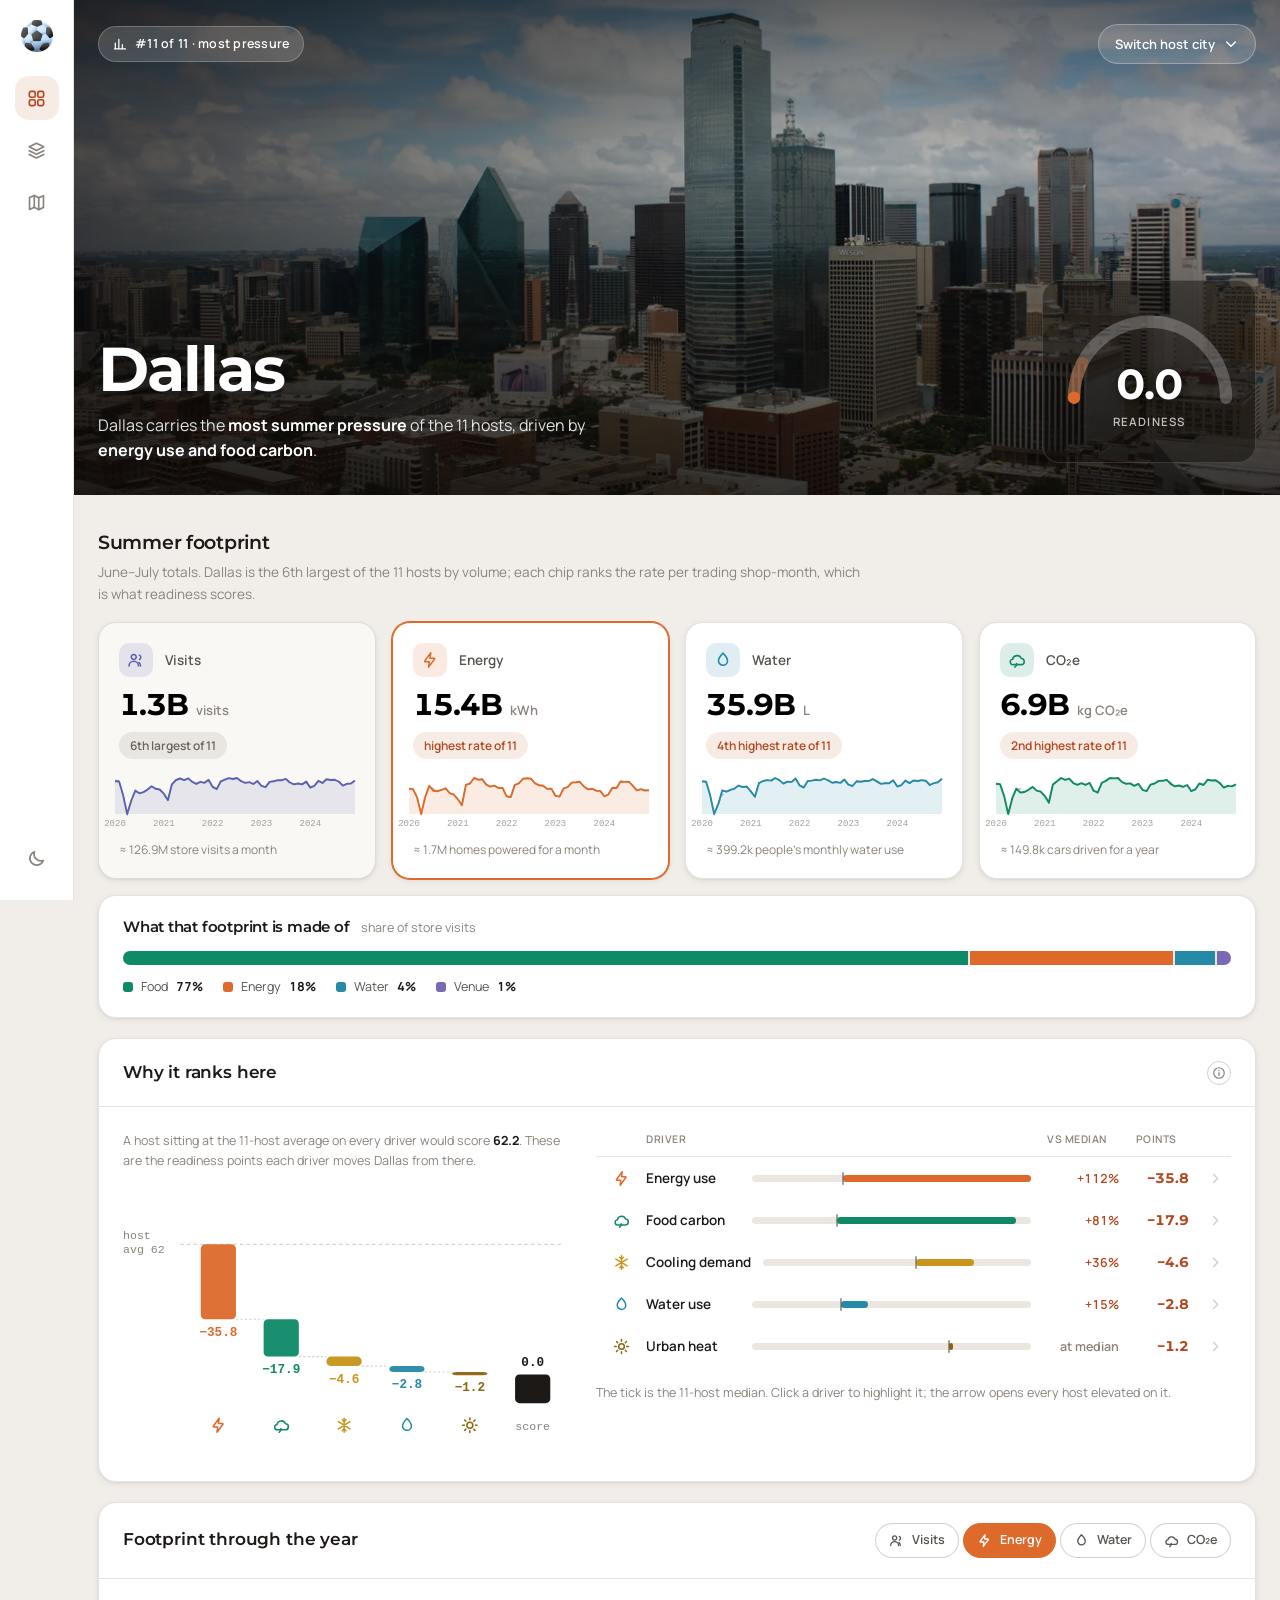
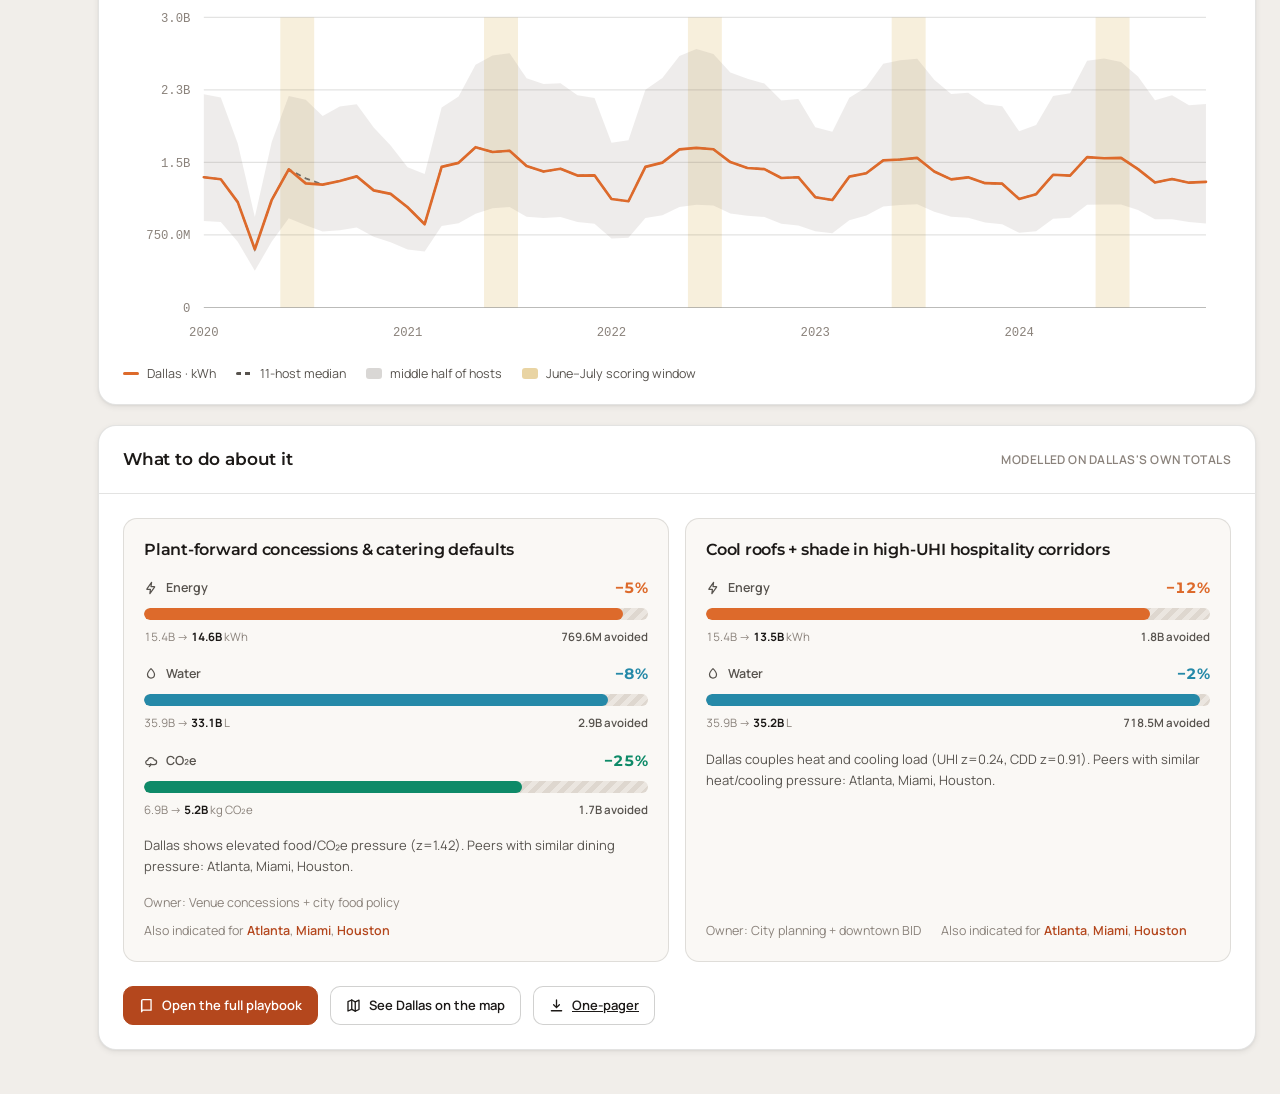
==== commit c29225e0: "Spatial Map + Compare Hosts Completed the rest of the UI Overhaul.  Bugs are present and next steps " ====
--- a/app/index.html
+++ b/app/index.html
@@ -3,1360 +3,33 @@
 <head>
 <meta charset="utf-8">
 <meta name="viewport" content="width=device-width, initial-scale=1">
-<title>Pulse · FIFA 2026 EFW Command</title>
-<link rel="stylesheet" href="pulse.css">
-<script src="pulse-fx.js" defer></script>
-<style>
-  /* shell-only scraps that sit on top of pulse.css */
-  .tip { white-space: nowrap; }
-  /* live intervention lab (pulse.css only styles the placeholder lever list) */
-  .lab > div:last-child { position:sticky; top:12px; }
-  .lever { opacity:1; border:1px solid var(--hairline); border-radius:var(--radius,8px); padding:9px 12px; display:grid; grid-template-columns:auto 1fr; gap:4px 10px; align-items:start; }
-  .lever input { margin-top:3px; cursor:pointer; }
-  .lever.on { border-color:var(--ink-2); background:var(--surface-1); }
-  .lever .lt { font-size:13px; font-weight:600; }
-  .lever .lp { font-size:12px; color:var(--ink-2); margin-top:2px; }
-  .lever .lm { font-size:12px; color:var(--ink-2); margin-top:3px; }
-  .lever .here { font-size:12px; color:var(--ink-1); margin-top:3px; }
-  .lever .here:empty { display:none; }
-  .lever .lm b { color:var(--ink-2); font-weight:600; }
-  .lever .ev { display:inline-block; font-size:10px; padding:1px 6px; border-radius:999px; border:1px solid var(--hairline); color:var(--ink-muted); margin-left:6px; vertical-align:1px; }
-  .lever a { color:var(--ink-2); }
-  .lever details { grid-column:2; font-size:12px; color:var(--ink-2); }
-  .lever details summary { cursor:pointer; }
-  .bucket { font-size:11px; color:var(--ink-muted); text-transform:uppercase; letter-spacing:.06em; margin:14px 0 4px; }
-  .bucket:first-child { margin-top:0; }
-  .lowhigh { font-size:12px; color:var(--ink-2); }
-  td.cut { color:var(--ink-1); }
-  .impact { border:1px solid var(--hairline); border-radius:8px; padding:12px 14px; }
-  .impact .hl { font-size:15px; line-height:1.45; color:var(--ink-1); }
-  .impact .hl b { font-weight:600; }
-  .impact .empty { font-size:13px; color:var(--ink-muted); padding:18px 0; text-align:center; }
-  .cutrow { display:grid; grid-template-columns:64px 1fr 150px; gap:10px; align-items:center; margin-top:10px; font-size:12px; }
-  .cutrow .lab { color:var(--ink-2); font-weight:600; }
-  .cutrow .val { color:var(--ink-1); font-variant-numeric:tabular-nums; text-align:right; }
-  .cutrow .val small { display:block; color:var(--ink-2); font-weight:400; }
-  .cutbar svg { display:block; width:100%; height:22px; overflow:visible; }
-  .axis { display:grid; grid-template-columns:64px 1fr 150px; gap:10px; font-size:11px; color:var(--ink-2); margin-top:6px; }
-  .axis .ticks { display:flex; justify-content:space-between; border-top:1px solid var(--grid); padding-top:2px; }
-  .bylever { margin-top:14px; }
-  .bylever h5 { margin:0 0 6px; font-size:11px; color:var(--ink-muted); text-transform:uppercase; letter-spacing:.06em; font-weight:500; }
-  .lvrow { display:grid; grid-template-columns:1fr 160px; gap:10px; align-items:center; font-size:12px; padding:5px 0; border-top:1px solid var(--grid); }
-  .lvrow .n { color:var(--ink-2); }
-  .lvrow .n small { color:var(--ink-muted); }
-  .lvrow .bars { display:grid; gap:3px; }
-  .lvrow .b { display:grid; grid-template-columns:40px 1fr 56px; gap:6px; align-items:center; font-size:11px; color:var(--ink-2); font-variant-numeric:tabular-nums; }
-  .lvrow .b i { display:block; height:6px; border-radius:3px; background:var(--grid); position:relative; overflow:hidden; }
-  .lvrow .b i::after { content:""; position:absolute; left:0; top:0; bottom:0; width:var(--w); background:var(--c); border-radius:3px; }
-  .numbers { margin-top:12px; font-size:12px; color:var(--ink-muted); }
-  .numbers summary { cursor:pointer; }
-  .offbox { border:1px solid var(--hairline); border-radius:8px; padding:10px 12px; margin-top:12px; }
-  .offbox .k { font-size:11px; color:var(--ink-muted); text-transform:uppercase; letter-spacing:.06em; }
-  .offbox .v { font-size:15px; font-weight:600; margin-top:2px; }
-  .offbox .u { font-size:11px; color:var(--ink-muted); margin-top:2px; }
-  /* what helps this city: levers ranked, with energy / water / CO₂e kept apart */
-  .leverrank { padding:12px 16px 0; }
-  .leverrank h5 { margin:0 0 4px; font-size:11px; color:var(--ink-muted); text-transform:uppercase; letter-spacing:.06em; font-weight:600; }
-  .leverrank .lead2 { font-size:13px; color:var(--ink-2); margin-bottom:8px; }
-  .leverrank .lead2 b { color:var(--ink-1); }
-  .leverrank .tblwrap { overflow-x:auto; }
-  .leverrank table { font-size:12px; }
-  .leverrank th, .leverrank td { padding:5px 8px; white-space:nowrap; }
-  .leverrank th:nth-child(2), .leverrank td.n { text-align:left; }
-  .leverrank td.n { white-space:normal; min-width:180px; }
-  .leverrank th.hot, .leverrank td.hot { background:color-mix(in srgb, var(--s-venue) 16%, transparent); color:var(--ink-1); font-weight:600; }
-  .leverrank td.nil { color:var(--ink-muted); font-weight:400; }
-  .leverrank tr.on td { background:color-mix(in srgb, var(--ink-1) 5%, transparent); }
-  .leverrank td.cost { color:var(--ink-2); white-space:normal; min-width:170px; }
-  .leverrank .tag { display:inline-block; font-size:10px; padding:1px 6px; border-radius:999px; border:1px solid var(--hairline); color:var(--ink-muted); margin-left:4px; }
-  .leverrank .ev { display:inline-block; font-size:10px; font-weight:500; padding:1px 6px; border-radius:999px; border:1px solid var(--s-venue); color:var(--s-venue); margin-left:4px; }
-  .leverrank input { margin:0; cursor:pointer; }
-  .leverrank .note { margin:6px 0 4px; }
-  .playcard .ev { display:inline-block; font-size:10px; font-weight:500; padding:1px 6px; border-radius:999px; border:1px solid var(--hairline); color:var(--ink-muted); vertical-align:2px; }
-  .playcard .ev.mine { border-color:var(--s-venue); color:var(--s-venue); }
-  /* your own lever: the add/edit form and the "your estimate" card */
-  #customlab { margin-top:12px; }
-  .addlever { display:block; width:100%; text-align:left; font:inherit; cursor:pointer; color:var(--ink-1); background:var(--surface-1);
-              border:2px dashed var(--ink-2); border-radius:var(--radius,8px); padding:12px 14px; }
-  .addlever b { display:block; font-size:14px; font-weight:700; }
-  .addlever span { display:block; font-size:12px; color:var(--ink-2); margin-top:3px; }
-  .addlever:hover { border-color:var(--ink-1); border-style:solid; }
-  .addlever[hidden] { display:none; }
-  .lever.custom { border-style:dashed; }
-  .lever .ev.mine { border-color:var(--s-venue); color:var(--s-venue); }
-  .lever .cbtns { display:flex; gap:6px; margin-top:8px; }
-  .cform { border:1px solid var(--ink-2); border-radius:var(--radius,8px); padding:12px 14px; background:var(--surface-1); display:grid; gap:9px; font-size:12px; }
-  .cform .ch { font-size:13px; font-weight:700; display:flex; align-items:center; gap:8px; }
-  .cform .ev { display:inline-block; font-size:10px; font-weight:500; padding:1px 6px; border-radius:999px; border:1px solid var(--s-venue); color:var(--s-venue); }
-  .cform .f { display:grid; grid-template-columns:110px 1fr; gap:8px; align-items:center; margin:0; }
-  .cform .f > span:first-child { color:var(--ink-2); }
-  .cform input[type=text], .cform select { width:100%; font:inherit; font-size:13px; color:var(--ink-1); background:var(--plane); border:1px solid var(--hairline); border-radius:6px; padding:6px 9px; }
-  .cform .tch { display:inline-flex; align-items:center; gap:5px; margin:2px 12px 2px 0; cursor:pointer; }
-  .cform .tch input { margin:0; }
-  .cform .segrow { border-top:1px solid var(--grid); padding-top:8px; }
-  .cform .segrow[hidden] { display:none; }
-  .cform .sh { font-weight:600; margin-bottom:2px; }
-  .cform .cols, .cform .pvr { display:grid; grid-template-columns:76px 72px 72px 72px minmax(120px,1fr); gap:6px; align-items:center; }
-  .cform:not(.range) .cols, .cform:not(.range) .pvr { grid-template-columns:76px 72px 120px 1fr; }
-  /* with a range there is no room for the hint beside the boxes, so it goes on its own line under them */
-  .cform.range .pvr .base { grid-column:2 / -1; }
-  .cform.range .cols > span:last-child { display:none; }
-  .cform .pvr span.un { color:var(--ink-2); font-size:12px; }
-  .cform .pvr select.un { width:100%; font:inherit; font-size:12px; color:var(--ink-1); background:var(--plane); border:1px solid var(--hairline); border-radius:6px; padding:5px 4px; }
-  .cform:not(.range) .onlyrange, .cform:not(.range) .pvr input.lo, .cform:not(.range) .pvr input.hi { display:none; }
-  .cform .cols { font-size:10px; color:var(--ink-muted); text-transform:uppercase; letter-spacing:.06em; margin-top:4px; }
-  .cform .pvr { margin-top:4px; }
-  .cform .pvr input { width:100%; font:inherit; font-size:12px; color:var(--ink-1); background:var(--plane); border:1px solid var(--hairline); border-radius:6px; padding:5px 6px; font-variant-numeric:tabular-nums; }
-  .cform .pvr input.bad { border-color:var(--s-energy); box-shadow:0 0 0 1px var(--s-energy); }
-  .cform .pvr .rl { color:var(--ink-2); }
-  .cform .pvr .base { color:var(--ink-muted); font-size:11px; line-height:1.3; }
-  .cform .pvr .base b { color:var(--ink-1); }
-  .cform .err { color:var(--s-energy); display:grid; gap:2px; }
-  .cform .err:empty { display:none; }
-  .cform .err .warn { color:var(--s-venue); }
-  .cform .cta2 { display:flex; gap:8px; align-items:center; flex-wrap:wrap; }
-  .cform .cta2 .note { margin:0; }
-</style>
+<title>Nexus Pulse · FIFA 2026 energy, food and water</title>
+<meta name="description" content="Compare summer energy, food and water pressure across the 11 US World Cup host cities, and see which interventions fit each city.">
+
+<link rel="icon" href="favicon.ico" sizes="any">
+<link rel="icon" type="image/png" href="assets/img/icon-32.png" sizes="32x32">
+<link rel="apple-touch-icon" href="assets/img/icon-192.png">
+
+<link rel="preconnect" href="https://fonts.googleapis.com">
+<link rel="preconnect" href="https://fonts.gstatic.com" crossorigin>
+<link rel="stylesheet" href="https://fonts.googleapis.com/css2?family=Montserrat:wght@600;700&family=Manrope:wght@400;500;600;700&display=swap">
+
+<link rel="stylesheet" href="css/base.css">
+<link rel="stylesheet" href="css/overview.css">
+<link rel="stylesheet" href="css/compare.css">
+<link rel="stylesheet" href="css/spatial.css">
 </head>
 <body>
-<canvas id="fx" aria-hidden="true"></canvas>
-<div class="wrap">
 
-  <header>
-    <div class="t">
-      <h1>Pulse <span class="pill">FIFA 2026 · Energy-Food-Water command</span></h1>
-      <p>Compare summer energy, food, and water pressure across the 11 U.S. host cities, and see which interventions fit each city.</p>
-      <p class="loop"><b>Check</b> the footprint → <b>Find</b> where it sits → <b>Pick</b> a play → <b>Pass on</b> the playbook.</p>
+<div class="app">
+  <nav class="rail" id="rail" aria-label="Sections"></nav>
+  <main class="main">
+    <div class="page" id="panes">
+      <div class="empty" style="padding:96px 24px">Loading…</div>
     </div>
-    <button class="btn" id="theme" title="Switch between light and dark">☾ Dark</button>
-  </header>
-
-  <div class="globals glass">
-    <span class="lbl">Host city</span>
-    <select id="city"></select>
-    <span class="grow"></span>
-    <span class="rank" id="rankline"></span>
-  </div>
-
-  <nav class="tabs" id="tabs">
-    <button data-t="overview"><span class="num">01</span>Overview</button>
-    <button data-t="compare"><span class="num">02</span>Compare hosts</button>
-    <button data-t="spatial"><span class="num">03</span>Spatial map</button>
-    <button data-t="scenarios"><span class="num">04</span>Scenarios</button>
-  </nav>
-
-  <!-- 01 ------------------------------------------------------------------ -->
-  <section class="pane" id="pane-overview" hidden>
-    <p class="kpiline" id="kpiline"></p>
-    <div class="kpis" id="kpis"></div>
-
-    <section class="panel glass">
-      <h2>Pressure profile <span class="pill" id="presstitle"></span></h2>
-      <div class="pad">
-        <div class="datarow" id="presschips"></div>
-        <div class="note" id="pressnote"></div>
-      </div>
-    </section>
-
-    <section class="panel glass">
-      <h2>What this footprint is made of</h2>
-      <div class="struct" id="struct"></div>
-    </section>
-
-    <section class="panel glass">
-      <h2>Footprint through the year <span class="pill" id="serietitle"></span>
-        <span class="spacer"></span>
-        <span class="seg" id="metricseg">
-          <button data-m="e" class="on">Energy</button><button data-m="w">Water</button>
-          <button data-m="co2">CO₂e</button><button data-m="v">Visits</button>
-        </span>
-      </h2>
-      <div class="chartbox">
-        <svg id="chart" viewBox="0 0 1000 264" preserveAspectRatio="none" role="img"
-             aria-label="Monthly energy, water, CO2e, or visits footprint"></svg>
-        <div class="tip" id="tip"></div>
-      </div>
-      <div class="legend" id="serielegend"></div>
-    </section>
-
-    <section class="panel glass">
-      <h2>Next step</h2>
-      <div class="lead" id="ctalead"></div>
-      <div class="cta" style="padding-top:10px">
-        <button class="btn primary" id="gocompare">Open this city's playbook</button>
-        <button class="btn" id="gospatial">Open the map</button>
-      </div>
-    </section>
-  </section>
-
-  <!-- 02 ------------------------------------------------------------------ -->
-  <section class="pane" id="pane-compare" hidden>
-    <section class="panel glass">
-      <h2>Readiness across the 11 hosts <span class="pill">0-100. Higher means less summer pressure relative to the other hosts.</span>
-        <span class="spacer"></span>
-        <span style="font-size:12px;color:var(--ink-muted)">Pressure filter</span>
-      </h2>
-      <div class="pad" style="padding-bottom:0"><div class="chips" id="drvfilter"></div></div>
-      <div class="strip" id="strip"></div>
-      <div class="note" style="padding:0 16px 12px" id="stripnote"></div>
-    </section>
-
-    <section class="panel glass">
-      <h2 id="cmptitle">Select a host</h2>
-      <div class="cmpgrid">
-        <div id="cmpleft"></div>
-        <div id="cmpright"></div>
-      </div>
-    </section>
-  </section>
-
-  <!-- 03 ------------------------------------------------------------------ -->
-  <section class="pane" id="pane-spatial" hidden>
-    <section class="panel glass">
-      <h2>Where demand sits on the map <span class="pill" id="spatialtitle"></span>
-        <span class="spacer"></span>
-        <a class="btn small" id="popout" href="spatial.html" target="_blank" rel="noopener">Open full map</a>
-      </h2>
-      <div class="lead" style="padding-bottom:10px">Shops, districts, heat index, a month scrubber, and the measured +30% match-day lift near stadiums.
-        The host city selector above controls this map. Readiness scores stay on the Compare tab.</div>
-      <div class="frameshell">
-        <iframe id="frame" title="Pulse spatial map"></iframe>
-        <div class="frameplaceholder" id="frameph">Loading the map. This tab downloads about 16 MB of place data.</div>
-      </div>
-    </section>
-  </section>
-
-  <!-- 04 ------------------------------------------------------------------ -->
-  <section class="pane" id="pane-scenarios" hidden>
-    <section class="panel glass">
-      <h2>Intervention lab</h2>
-      <div class="lead">Switch levers on and watch energy, water and CO₂e move against the summer baseline. Every cut is a
-        <b>range</b> (low / middle / high) built from measured studies, never one number; the percent is the trustworthy part.
-        Each lever card says what a person actually does, what it touches, and where its numbers come from.</div>
-      <div class="leverrank" id="leverrank"></div>
-      <div class="lab">
-        <div>
-          <h4 style="margin:0 0 4px;font-size:11px;color:var(--ink-muted);text-transform:uppercase;letter-spacing:.06em">Visitor surge</h4>
-          <div style="font-size:13px;color:var(--ink-2)">Scale tournament-window visitors against the summer baseline. Levers apply on top of it.</div>
-          <div class="slider">
-            <input type="range" id="surge" min="1" max="2" step="0.05" value="1">
-            <span class="val" id="surgeval">1.00×</span>
-          </div>
-          <div class="note" id="surgehint">More visitors means bigger totals; the <b>percent</b> each lever saves stays the same, so the bars on the right do not move — the kWh and litres under them do.</div>
-
-          <h4 style="margin:18px 0 4px;font-size:11px;color:var(--ink-muted);text-transform:uppercase;letter-spacing:.06em">Levers</h4>
-          <div class="levers" id="levers"><div class="note">Loading <code>data/levers.json</code>…</div></div>
-          <div id="customlab">
-            <button class="addlever" id="addlever" type="button"><b>+ Add your own lever</b><span>Type what one visit saves in kWh, litres and kg CO₂e (or kg of food waste). It joins the list and the map like the studied levers, tagged “your estimate”.</span></button>
-            <div id="customform" hidden></div>
-          </div>
-        </div>
-        <div>
-          <h4 style="margin:0 0 8px;font-size:11px;color:var(--ink-muted);text-transform:uppercase;letter-spacing:.06em"
-              id="surgetitle">What changes</h4>
-          <div class="impact" id="impact"></div>
-          <div id="offmap"></div>
-          <details class="numbers"><summary>The numbers behind the bars</summary>
-            <table id="surgetbl" style="margin-top:8px"></table>
-            <div class="note" id="surgenote"></div>
-          </details>
-          <div style="margin-top:12px;display:flex;gap:8px;flex-wrap:wrap">
-            <button class="btn small" id="showonmap">Show these levers on the map ↗</button>
-            <button class="btn small" id="clearlevers">Clear levers</button>
-          </div>
-          <div class="note" id="leversnote"></div>
-        </div>
-      </div>
-    </section>
-  </section>
-
+  </main>
 </div>
 
-<script>
-// ---------------------------------------------------------------------------
-// Plan A shell. Reads Plan D's frozen contract and the Overview series; embeds
-// Plan B's map. It computes no scores of its own — every readiness number here
-// comes straight out of a_integration.json.
-// ---------------------------------------------------------------------------
-const ALL = "__all__";
-const METRICS = {
-  e:   { label:"Energy",  unit:"kWh",      css:"--s-energy", abs:"energy_kwh",   rate:"energy_kwh"   },
-  w:   { label:"Water",   unit:"L",        css:"--s-water",  abs:"water_liters", rate:"water_liters" },
-  co2: { label:"CO₂e",    unit:"kg CO₂e",  css:"--s-other",  abs:"kg_co2e",      rate:"kg_co2e"      },
-  v:   { label:"Visits",  unit:"visits",   css:"--s-food",   abs:"visits",       rate:null           },
-};
-const DRIVERS = [
-  ["energy_kwh","Energy"], ["kg_co2e","Food CO₂e"], ["water_liters","Water"],
-  ["cdd","Cooling (CDD)"], ["uhi","Urban heat"],
-];
-// Lodging is the spend-side name for the same lodging/water layer the map colours green
-const LAYER_CSS = { Food:"--s-food", Energy:"--s-energy", Water:"--s-water", Lodging:"--s-water",
-                    Venue:"--s-venue", Other_EFW:"--s-other" };
-const TABS = ["overview","compare","spatial","scenarios"];
-
-const cssv = n => getComputedStyle(document.documentElement).getPropertyValue(n).trim();
-const fmt = n => { if(!isFinite(n)) return "—"; const a=Math.abs(n);
-  if(a>=1e9) return (n/1e9).toFixed(1)+"B"; if(a>=1e6) return (n/1e6).toFixed(1)+"M";
-  if(a>=1e3) return (n/1e3).toFixed(1)+"k"; return n.toFixed(0); };
-const full = n => Math.round(n).toLocaleString();
-const esc = s => String(s).replace(/[&<>"]/g, c => ({"&":"&amp;","<":"&lt;",">":"&gt;",'"':"&quot;"}[c]));
-const MNAME = ["Jan","Feb","Mar","Apr","May","Jun","Jul","Aug","Sep","Oct","Nov","Dec"];
-const pretty = m => MNAME[+m.slice(5,7)-1] + " " + m.slice(0,4);
-const isSummer = m => { const x = +m.slice(5,7); return x === 6 || x === 7; };
-const slug = s => s.toLowerCase().replace(/\//g,"_").replace(/ /g,"_");
-const niceMax = v => { if(v<=0) return 1; const p=Math.pow(10,Math.floor(Math.log10(v))); return Math.ceil(v/p*2)/2*p; };
-const scoreColour = s => s >= 66 ? cssv("--s-water") : s >= 33 ? cssv("--s-venue") : cssv("--s-energy");
-
-let C = null, S = null, BY = {}, CITIES = [], SUMMER_IDX = [];
-const state = { city:null, tab:"overview", theme:"light", metric:"e", surge:1, filter:null, levers:new Set() };
-let LEV = null, MATCHES = [];   // levers.json and matches.json (optional files)
-
-Promise.all([
-  fetch("data/a_integration.json").then(r => r.json()),
-  fetch("data/overview_kpis.json").then(r => r.json()),
-]).then(([contract, series]) => {
-  C = contract; S = series;
-  C.scorecards.forEach(c => BY[c.host_city] = c);
-  CITIES = C.scorecards.map(c => c.host_city).sort();
-  SUMMER_IDX = S.months.map((m,i) => isSummer(m) ? i : -1).filter(i => i >= 0);
-  boot();
-  const opt = url => fetch(url).then(r => r.ok ? r.json() : null).catch(() => null);
-  Promise.all([opt("data/levers.json"), opt("data/matches.json")]).then(([lev, mt]) => {
-    LEV = lev; MATCHES = mt || [];
-    if (LEV) mergeCustomLevers();
-    readLeversHash(); drawLevers(); drawSurge(); pushToFrame(); drawCompare(); drawCta();
-  });
-}).catch(err => {
-  document.getElementById("kpis").innerHTML =
-    `<div class="kpi"><div class="k">No data</div><div class="v" style="font-size:15px">Contract missing</div>
-     <div class="u">Run <code>python -m engines.playbook.cli --source map --sync-app</code> and
-     <code>python scripts/build_overview_kpis.py</code>, then serve this folder.</div></div>`;
-  document.getElementById("pane-overview").hidden = false;
-  console.error(err);
-});
-
-// ---------------------------------------------------------------------------
-function boot() {
-  const sel = document.getElementById("city");
-  sel.innerHTML = `<option value="${ALL}">All 11 hosts</option>` +
-    CITIES.map(c => `<option value="${esc(c)}">${esc(c)}</option>`).join("");
-  sel.onchange = e => setCity(e.target.value);
-
-  document.querySelectorAll("#tabs button").forEach(b => b.onclick = () => setTab(b.dataset.t));
-  document.querySelectorAll("#metricseg button").forEach(b => b.onclick = () => {
-    state.metric = b.dataset.m;
-    document.querySelectorAll("#metricseg button").forEach(x => x.classList.toggle("on", x === b));
-    drawSeries();
-  });
-  document.getElementById("theme").onclick = () => setTheme(state.theme === "light" ? "dark" : "light");
-  document.getElementById("gocompare").onclick = () => setTab("compare");
-  document.getElementById("gospatial").onclick = () => setTab("spatial");
-
-  const sl = document.getElementById("surge");
-  sl.oninput = () => { state.surge = +sl.value; drawSurge(); };
-
-  drawFilter();
-  document.getElementById("showonmap").onclick = () => { setTab("spatial"); scrollToMap(); };
-  // the embedded map calls this when someone ticks a lever there, so both views stay in step
-  if (typeof window !== "undefined") {
-    window.__leversFromMap = ids => { if (!LEV) return; state.levers = new Set(ids.filter(id => leverById(id))); drawLevers(); drawSurge(); writeHash(); };
-    // the embedded map changed city (match picked, bubble clicked): follow it so the HOST CITY box never disagrees with the map
-    window.__cityFromMap = c => { if (c && c !== state.city && (c === ALL || BY[c])) { state.city = c; writeHash(); renderAll(); } };
-    // the embedded map reports its height so the page keeps a single scrollbar
-    window.__frameHeight = h => { const f = document.getElementById("frame"); if (f && h > 200) f.style.height = Math.ceil(h) + "px"; };
-  }
-  document.getElementById("addlever").onclick = () => openCustomForm(null);
-  document.getElementById("clearlevers").onclick = () => { state.levers.clear(); drawLevers(); drawSurge(); pushToFrame(); writeHash(); };
-
-  addEventListener("hashchange", () => { readHash(); drawLevers(); renderAll(); pushToFrame(); });
-  readHash();
-  renderAll();
-}
-
-// hash is #tab or #tab/City so any view in the demo is linkable.
-// Split on the first "/" *before* decoding — "New York/New Jersey" is percent-encoded,
-// so the raw fragment holds exactly one literal separator.
-let PENDING_LEVERS = "";   // ?levers= seen in the hash before levers.json had loaded
-function readLeversHash() {
-  if (!LEV || !PENDING_LEVERS) return;
-  PENDING_LEVERS.split(",").forEach(id => { if (LEV.levers.some(l => l.id === id)) state.levers.add(id); });
-  PENDING_LEVERS = "";
-}
-function readHash() {
-  const raw0 = location.hash.replace(/^#/, "");
-  const raw = raw0.split("?")[0];
-  const q = raw0.indexOf("?");
-  if (q >= 0) { const ids = new URLSearchParams(raw0.slice(q + 1)).get("levers") || "";
-    if (LEV) { state.levers = new Set(ids.split(",").filter(id => LEV.levers.some(l => l.id === id))); }
-    else PENDING_LEVERS = ids; }
-  const cut = raw.indexOf("/");
-  const tab = cut < 0 ? raw : raw.slice(0, cut);
-  const city = cut < 0 ? "" : decodeURIComponent(raw.slice(cut + 1));
-  state.tab = TABS.includes(tab) ? tab : "overview";
-  if (city && (city === ALL || BY[city])) state.city = city;
-  else if (!state.city) state.city = ALL;   // land on all 11 hosts; the selector narrows from there
-}
-function writeHash() {
-  const ids = LEV ? [...state.levers].join(",") : PENDING_LEVERS;
-  const lv = ids ? `?levers=${ids}` : "";
-  const want = `#${state.tab}/${encodeURIComponent(state.city)}${lv}`;
-  if (location.hash !== want) history.replaceState(null, "", want);
-}
-function setCity(c) { state.city = c; writeHash(); renderAll(); }
-function setTab(t)  { state.tab = t;  writeHash(); renderAll(); }
-function setTheme(t) {
-  state.theme = t;
-  document.documentElement.setAttribute("data-theme", t);
-  document.getElementById("theme").textContent = t === "light" ? "☾ Dark" : "☀ Light";
-  pushToFrame();
-  renderAll();
-}
-
-function renderAll() {
-  document.getElementById("city").value = state.city;
-  document.querySelectorAll("#tabs button").forEach(b => b.classList.toggle("on", b.dataset.t === state.tab));
-  TABS.forEach(t => document.getElementById("pane-" + t).hidden = t !== state.tab);
-  writeHash();
-  drawRank();
-  drawKpis();
-  drawPressure();
-  drawSeries();
-  drawStruct();
-  drawCta();
-  drawStrip();
-  drawCompare();
-  drawSpatial();
-  drawSurge();
-  if (state.tab === "spatial") mountFrame();
-}
-
-// --- selection helpers -----------------------------------------------------
-const isAll = () => state.city === ALL;
-const cardOf = () => isAll() ? null : BY[state.city];
-const cityName = () => isAll() ? "All 11 hosts" : state.city;
-
-/** Absolute summer totals. For "All hosts" these sum — absolutes are additive. */
-function absolutes() {
-  if (!isAll()) return BY[state.city].ops_scale.absolute;
-  const out = { energy_kwh:0, water_liters:0, kg_co2e:0, visits:0 };
-  C.scorecards.forEach(c => { for (const k in out) out[k] += c.ops_scale.absolute[k] || 0; });
-  return out;
-}
-/** Per-shop-month rates. These are NOT additive — weight by shop_months. */
-function rates() {
-  if (!isAll()) return BY[state.city].raw_indicators;
-  const out = { energy_kwh:0, water_liters:0, kg_co2e:0, cdd:0, uhi:0, shops:0, shop_months:0 };
-  let wsum = 0;
-  C.scorecards.forEach(c => {
-    const r = c.raw_indicators, w = r.shop_months || 0;
-    ["energy_kwh","water_liters","kg_co2e","cdd","uhi"].forEach(k => out[k] += (r[k] || 0) * w);
-    out.shops += r.shops || 0; out.shop_months += w; wsum += w;
-  });
-  if (wsum) ["energy_kwh","water_liters","kg_co2e","cdd","uhi"].forEach(k => out[k] /= wsum);
-  return out;
-}
-function seriesOf(key) {
-  if (!isAll()) return S.cities[state.city][key];
-  const n = S.months.length, out = new Array(n).fill(0);
-  CITIES.forEach(c => S.cities[c][key].forEach((v,i) => out[i] += v));
-  // CDD is a climate reading, not a quantity — average it instead of summing
-  if (key === "cdd") for (let i = 0; i < n; i++) out[i] /= CITIES.length;
-  return out;
-}
-
-// --- header ----------------------------------------------------------------
-function drawRank() {
-  const el = document.getElementById("rankline"), c = cardOf();
-  if (!c) {
-    el.innerHTML = `<span style="color:var(--ink-muted)">All 11 hosts. Pick a city to see its readiness score.</span>`;
-    return;
-  }
-  const half = (c.readiness_band[1] - c.readiness_band[0]) / 2;
-  const f = C.meta.formula, s = C.meta.indicator_source;
-  el.innerHTML = `
-    <span class="tiphost" tabindex="0">Readiness <b>${c.readiness_score.toFixed(1)}</b> ± ${half.toFixed(0)}
-      · rank <b>#${c.rank}</b> of ${C.scorecards.length}
-      <span class="ranktip">
-        <b>How readiness is scored.</b> Stress =
-        <code>${esc(f.stress)}</code>, then ${esc(f.readiness)}
-        Window: ${esc(f.window)}. Uncertainty band ±${(f.uncertainty_pct * 100).toFixed(0)} points.
-        <br><br>
-        <b>Two kinds of numbers.</b> Overview KPI totals are city summer absolutes (store-visits times intensity factors).
-        That is the footprint a city must provision. Readiness uses per-shop-month rates from
-        ${esc(s.label)}, so city size does not drive the rank.
-      </span>
-    </span>`;
-}
-
-// --- Overview: absolute footprint KPIs (not tied to Scenarios surge) --------
-function drawKpis() {
-  const a = absolutes(), n = SUMMER_IDX.length;
-  document.getElementById("kpiline").innerHTML =
-    `June-July absolute footprint for <b>${esc(cityName())}</b>. These are citywide totals from visits times intensity factors.`;
-  const human = {
-    energy_kwh:   v => `≈ ${fmt(v / n / 900)} homes for a month`,
-    water_liters: v => `≈ ${fmt(v / n / 9000)} people's use for a month`,
-    kg_co2e:      v => `≈ ${fmt(v / n / 4600)} cars driven for a year`,
-    visits:       v => `≈ ${fmt(v / n)} per summer month`,
-  };
-  const tiles = ["e","w","co2","v"].map(key => {
-    const m = METRICS[key], v = a[m.abs] || 0;
-    return `<div class="kpi glass">
-      <div class="k">${m.label}</div>
-      <div class="v"><span class="num" data-val="${v}">0</span> <span class="un">${m.unit}</span></div>
-      <div class="u">summer total, ${n} months · ${human[m.abs](v)}</div></div>`;
-  });
-  document.getElementById("kpis").innerHTML = tiles.join("");
-  if (typeof animateKpis === "function") animateKpis(document.getElementById("kpis"), fmt);
-}
-
-function driverPct(d) {
-  // z → approximate share of a normal distribution below this value, as % above/below the median
-  const z = d.z || 0;
-  const x = Math.abs(z) / Math.SQRT2;
-  const t = 1 / (1 + 0.3275911 * x);
-  const erf = 1 - (((((1.061405429 * t - 1.453152027) * t) + 1.421413741) * t - 0.284496736) * t + 0.254829592) * t * Math.exp(-x * x);
-  const cdf = 0.5 * (1 + (z < 0 ? -erf : erf));
-  return Math.round((cdf - 0.5) * 200);
-}
-
-function drawPressure() {
-  const c = cardOf(), box = document.getElementById("presschips");
-  document.getElementById("presstitle").textContent = cityName();
-  if (!c) {
-    box.innerHTML = `<span class="empty">Readiness drivers are per host. Pick a city to see which resources are elevated.</span>`;
-    document.getElementById("pressnote").textContent = "";
-    return;
-  }
-  box.innerHTML = c.drivers.map(d => {
-    const p = driverPct(d);
-    const label = p === 0 ? "at host median" : `${p > 0 ? "+" : ""}${p}% vs host median`;
-    return `<span class="datum ${d.elevated ? "hot" : "cool"}" title="z = ${d.z.toFixed(2)} across 11 hosts">
-      <span class="dl">${esc(d.label)}</span><span class="dv">${label}</span></span>`;
-  }).join("");
-  const hot = c.drivers.filter(d => d.elevated).map(d => d.label);
-  document.getElementById("pressnote").innerHTML = hot.length
-    ? `Elevated vs the other hosts: <b>${hot.map(esc).join(", ")}</b>. Percentages map each driver onto how far it sits from the 11-host median.`
-    : `No driver sits above the 11-host mean. ${esc(c.host_city)} is comparatively lean this window.`;
-}
-
-// --- Overview: month series ------------------------------------------------
-function drawSeries() {
-  const m = METRICS[state.metric], months = S.months;
-  const vals = seriesOf(state.metric);
-  document.getElementById("serietitle").textContent = `${cityName()} · ${m.label.toLowerCase()} per month`;
-
-  const W = 1000, H = 264, pad = { l:72, r:24, t:14, b:30 };
-  const iw = W - pad.l - pad.r, ih = H - pad.t - pad.b;
-  const mx = niceMax(Math.max(...vals, 0));
-  const X = i => pad.l + (months.length < 2 ? 0 : i / (months.length - 1) * iw);
-  const Y = v => pad.t + ih - (v / mx) * ih;
-  const col = cssv(m.css);
-
-  let s = "";
-  let i = 0;
-  while (i < months.length) {
-    if (isSummer(months[i])) {
-      let j = i; while (j + 1 < months.length && isSummer(months[j + 1])) j++;
-      const half = months.length > 1 ? iw / (months.length - 1) / 2 : 4;
-      const x0 = Math.max(pad.l, X(i) - half), x1 = Math.min(W - pad.r, X(j) + half);
-      s += `<rect x="${x0.toFixed(1)}" y="${pad.t}" width="${(x1-x0).toFixed(1)}" height="${ih}"
-             fill="${cssv("--s-venue")}" opacity="0.10"/>`;
-      i = j + 1;
-    } else i++;
-  }
-  for (let g = 0; g <= 4; g++) {
-    const y = pad.t + ih - g / 4 * ih;
-    s += `<line class="gline" x1="${pad.l}" y1="${y.toFixed(1)}" x2="${W-pad.r}" y2="${y.toFixed(1)}"/>`;
-    s += `<text class="glabel" x="${pad.l-8}" y="${(y+4).toFixed(1)}" text-anchor="end">${fmt(mx*g/4)}</text>`;
-  }
-  s += `<text class="glabel" x="12" y="${(pad.t + ih / 2).toFixed(1)}" text-anchor="middle"
-          transform="rotate(-90 12 ${(pad.t + ih / 2).toFixed(1)})">${esc(m.label)} (${esc(m.unit)})</text>`;
-  s += `<line class="axis" x1="${pad.l}" y1="${pad.t+ih}" x2="${W-pad.r}" y2="${pad.t+ih}"/>`;
-  months.forEach((mo, k) => { if (mo.endsWith("-01"))
-    s += `<text class="glabel" x="${X(k).toFixed(1)}" y="${H-10}" text-anchor="middle">${mo.slice(0,4)}</text>`; });
-
-  s += `<polyline class="serie draw" stroke="${col}"
-          points="${vals.map((v,k) => `${X(k).toFixed(1)},${Y(v).toFixed(1)}`).join(" ")}"/>`;
-  s += `<line id="cross" class="axis" x1="0" y1="${pad.t}" x2="0" y2="${pad.t+ih}" opacity="0"/>`;
-  s += `<circle id="dot" r="3.5" fill="${col}" opacity="0"/>`;
-  s += `<rect id="hit" x="${pad.l}" y="${pad.t}" width="${iw}" height="${ih}" fill="transparent"/>`;
-
-  const svg = document.getElementById("chart");
-  svg.innerHTML = s;
-  if (typeof armSerieDraw === "function") armSerieDraw(svg);
-  document.getElementById("serielegend").innerHTML =
-    `<span><i style="background:${col}"></i>${esc(m.label)} · ${esc(m.unit)} / month (left axis)</span>
-     <span><i style="background:${cssv("--s-venue")};opacity:.5"></i>June-July scoring window</span>`;
-
-  const tip = document.getElementById("tip"), box = svg.parentElement;
-  const cross = svg.querySelector("#cross"), dot = svg.querySelector("#dot");
-  svg.onmousemove = ev => {
-    const b = svg.getBoundingClientRect();
-    const px = (ev.clientX - b.left) / b.width * W;
-    let k = Math.round((px - pad.l) / (iw || 1) * (months.length - 1));
-    k = Math.max(0, Math.min(months.length - 1, k));
-    cross.setAttribute("x1", X(k)); cross.setAttribute("x2", X(k)); cross.setAttribute("opacity", "0.5");
-    dot.setAttribute("cx", X(k)); dot.setAttribute("cy", Y(vals[k])); dot.setAttribute("opacity", "1");
-    tip.innerHTML = `<b>${pretty(months[k])}${isSummer(months[k]) ? " · June-July window" : ""}</b>
-      <div><span>${esc(m.label)}</span><span>${fmt(vals[k])} ${esc(m.unit)}</span></div>`;
-    tip.style.left = (X(k) / W * box.clientWidth) + "px";
-    tip.style.top = (Y(vals[k]) / H * box.clientHeight - 8) + "px";
-    tip.style.opacity = 1;
-  };
-  svg.onmouseleave = () => { tip.style.opacity = 0; cross.setAttribute("opacity","0"); dot.setAttribute("opacity","0"); };
-}
-
-// --- Overview: structure ---------------------------------------------------
-function drawStruct() {
-  const box = document.getElementById("struct");
-  if (isAll()) {
-    box.innerHTML = `<div class="empty">Category mix, brands, and spend are published per host. Pick a city.</div>`;
-    return;
-  }
-  const o = BY[state.city].ops_scale;
-  const bar = (mixObj) => {
-    const ent = Object.entries(mixObj).filter(([,v]) => v > 0);
-    return `<div class="mixbar">${ent.map(([k,v]) =>
-        `<i style="width:${(v*100).toFixed(2)}%;background:${cssv(LAYER_CSS[k] || "--s-other")}" title="${esc(k)} ${(v*100).toFixed(1)}%"></i>`).join("")}</div>
-      <div class="mixkey">${ent.map(([k,v]) =>
-        `<span><em style="background:${cssv(LAYER_CSS[k] || "--s-other")}"></em>${esc(k)} ${(v*100).toFixed(0)}%</span>`).join("")}</div>`;
-  };
-  box.innerHTML = `
-    <div>
-      <h4>Visit mix</h4>
-      ${bar(o.visit_mix)}
-      <h4 style="margin-top:14px">Money mix (summer brand spend)</h4>
-      ${bar(o.spend.mix)}
-      <div class="note">Spend corroborates the visit story. It is never fed into readiness.
-        Summer total ${fmt(o.spend.total)} USD.</div>
-    </div>
-    <div>
-      <h4>Busiest brands in summer</h4>
-      <ol>${o.top_brands_by_visits.map(b =>
-        `<li>${esc(b.brand)} · ${fmt(b.summer_visits)} visits<br><small>${esc(b.category)}</small></li>`).join("")}</ol>
-    </div>
-    <div>
-      <h4>Climate and heat</h4>
-      <dl class="facts">
-        <dt>Mean summer CDD</dt><dd>${fmt(o.climate.mean_cdd_c)}</dd>
-        <dt>Mean summer temp</dt><dd>${o.climate.mean_temp_c.toFixed(1)} °C</dd>
-        <dt>Mean urban heat index</dt><dd>${o.climate.mean_uhi.toFixed(1)}</dd>
-        <dt>Shops in the panel</dt><dd>${full(BY[state.city].raw_indicators.shops || 0)}</dd>
-      </dl>
-      <div class="note">Climate amplifies the footprint but is not demand. Cooling degree days and urban heat enter readiness as their own drivers.</div>
-    </div>`;
-}
-
-function drawCta() {
-  const c = cardOf();
-  const nPlays = c ? (LEV ? rankLevers().pressing.length : c.recommended_plays.length) : 0;
-  document.getElementById("ctalead").innerHTML = c
-    ? `<b>${esc(c.host_city)}</b> ranks #${c.rank} of ${C.scorecards.length} on summer resource pressure, with
-       ${nPlays} pressing play${nPlays === 1 ? "" : "s"} on the board.`
-    : `Pick a host city to open its playbook, or compare all 11 side by side.`;
-}
-
-// --- Compare ---------------------------------------------------------------
-function drawFilter() {
-  const box = document.getElementById("drvfilter");
-  box.innerHTML = `<span class="chip on" data-f="">All hosts</span>` +
-    DRIVERS.map(([k,l]) => `<span class="chip" data-f="${k}">${esc(l)}</span>`).join("");
-  box.querySelectorAll(".chip").forEach(el => el.onclick = () => {
-    state.filter = el.dataset.f || null;
-    box.querySelectorAll(".chip").forEach(x => x.classList.toggle("on", x === el));
-    drawStrip();
-  });
-}
-
-function visibleCards() {
-  const cards = [...C.scorecards].sort((a,b) => a.rank - b.rank);
-  if (!state.filter) return cards;
-  return cards.filter(c => c.drivers.some(d => d.key === state.filter && d.elevated));
-}
-
-function drawStrip() {
-  const cards = visibleCards(), n = C.scorecards.length;
-  document.getElementById("strip").innerHTML = cards.length ? cards.map(c => `
-    <div class="card ${c.host_city === state.city ? "sel" : ""}" data-city="${esc(c.host_city)}"
-         title="readiness ${c.readiness_score.toFixed(1)} ± ${((c.readiness_band[1]-c.readiness_band[0])/2).toFixed(0)}">
-      <div class="r">#${c.rank}</div><div class="n">${esc(c.host_city)}</div>
-      <div class="s">${c.readiness_score.toFixed(1)}</div>
-      <div class="bar">
-        <em style="left:${c.readiness_band[0]}%;width:${Math.max(0, c.readiness_band[1] - c.readiness_band[0])}%"></em>
-        <i style="--w:${Math.max(2, c.readiness_score)}%;background:${scoreColour(c.readiness_score)}"></i></div>
-      <div class="tag">${c.rank === 1 ? "least pressure" : c.rank === n ? "most pressure" : "&nbsp;"}</div>
-    </div>`).join("") : `<div class="empty" style="grid-column:1/-1">No host is elevated on that driver.</div>`;
-  document.querySelectorAll("#strip .card").forEach(el => el.onclick = () => setCity(el.dataset.city));
-  document.getElementById("stripnote").innerHTML = state.filter
-    ? `Showing ${cards.length} of ${n} hosts with elevated <b>${esc(DRIVERS.find(d => d[0] === state.filter)[1])}</b>. Shaded bar = ±15 point uncertainty band.`
-    : `Shaded bar = ±15 point uncertainty band. Click a host to make it the global selection.`;
-}
-
-function drawCompare() {
-  const left = document.getElementById("cmpleft"), right = document.getElementById("cmpright");
-  const c = cardOf();
-  if (!c) {
-    document.getElementById("cmptitle").textContent = "Select a host";
-    left.innerHTML = `<div class="empty">Click a readiness card above, or choose a city in the header.</div>`;
-    right.innerHTML = "";
-    return;
-  }
-  document.getElementById("cmptitle").innerHTML =
-    `${esc(c.host_city)} · rank #${c.rank}, readiness ${c.readiness_score.toFixed(1)}`;
-
-  const zb = c.drivers.map(d => {
-    const w = Math.min(50, Math.abs(d.z) * 20);
-    return `<span>${esc(d.label)}</span>
-      <div class="zb"><i style="left:${d.z < 0 ? 50 - w : 50}%;width:${w}%;
-        background:${d.z > 0 ? cssv("--s-energy") : cssv("--s-water")}"></i></div>
-      <span class="zn">${d.z >= 0 ? "+" : ""}${d.z.toFixed(2)}</span>`;
-  }).join("");
-  const r = c.raw_indicators;
-  left.innerHTML = `
-    <div style="font-size:13px;color:var(--ink-2)">Pressure drivers as z-scores versus the other ten hosts.
-      Right of centre means more pressure than the 11-host mean.</div>
-    <div class="zbars">${zb}</div>
-    <dl class="facts">
-      <dt>Energy per shop-month</dt><dd>${fmt(r.energy_kwh)} kWh</dd>
-      <dt>Water per shop-month</dt><dd>${fmt(r.water_liters)} L</dd>
-      <dt>CO₂e per shop-month</dt><dd>${fmt(r.kg_co2e)} kg</dd>
-      <dt>Summer CDD</dt><dd>${fmt(r.cdd)}</dd>
-      <dt>Urban heat index</dt><dd>${(r.uhi || 0).toFixed(1)}</dd>
-      <dt>Shops in the panel</dt><dd>${full(r.shops || 0)}</dd>
-    </dl>
-    <div style="margin-top:12px;font-size:13px">Closest peers:
-      ${c.peer_cities.map(p => `<button class="lnk" data-peer="${esc(p)}">${esc(p)}</button>`).join(" · ")}</div>
-    <div style="margin-top:12px">
-      <a class="btn small" href="data/city_cards/${esc(slug(c.host_city))}.md" download>Download the one-pager (.md)</a>
-    </div>`;
-  left.querySelectorAll("[data-peer]").forEach(b => b.onclick = () => setCity(b.dataset.peer));
-
-  if (LEV) { drawLeverPlays(right, c); return; }
-  const plays = c.recommended_plays || [], gen = c.general_options || [];
-  right.innerHTML =
-    `<div style="font-size:13px;color:var(--ink-2)">Recommended plays for ${esc(c.host_city)}, matched to elevated drivers.
-       Effects below apply the play's percent change to this city's summer totals.</div>` +
-    (plays.length
-      ? plays.map(playCard).join("")
-      : `<div class="empty" style="margin-top:10px">No pressing plays. No driver here sits above the 11-host mean.</div>`) +
-    (gen.length
-      ? `<details ${plays.length ? "" : "open"} style="margin-top:6px">
-           <summary style="cursor:pointer;font-size:12px;color:var(--ink-2)">
-             ${gen.length} general option${gen.length === 1 ? "" : "s"} (not pressing for this host)</summary>
-           <div style="margin-top:9px">${gen.map(playCard).join("")}</div></details>`
-      : "");
-  right.querySelectorAll("[data-peer]").forEach(b => b.onclick = () => setCity(b.dataset.peer));
-}
-
-/** the Compare tab's plays are the lab's levers, ranked exactly as the lab ranks them */
-function drawLeverPlays(right, c) {
-  const R = rankLevers(), rl = r => RES.find(x => x[0] === r)[1];
-  const rest = R.rows.filter(x => !R.pressing.includes(x));
-  const why = R.worst
-    ? `<b>${rl(R.worst)}</b> is ${esc(c.host_city)}'s worst driver (${R.zWord(R.z[R.worst])}, z ${R.z[R.worst] >= 0 ? "+" : ""}${R.z[R.worst].toFixed(2)}), so plays that cut it come first.`
-    : `${esc(c.host_city)} is about average on energy, water and CO₂e, so nothing stands out and the biggest single cut comes first.`;
-  right.innerHTML =
-    `<div style="font-size:13px;color:var(--ink-2)">Plays for ${esc(c.host_city)} are the intervention lab's levers (<code>data/levers.json</code>, measured studies, not placeholders). ${why}
-       Effects are each lever alone, middle value, on this city's June–July totals; ranges and sources are in the lab.${R.heat.length ? ` Heat is a driver here (${R.heat.map(d => `${d.label.toLowerCase()} z +${d.z.toFixed(2)}`).join(", ")}), so energy cuts that touch cooling matter more than the number shows.` : ""}</div>` +
-    (R.pressing.length
-      ? R.pressing.map(x => leverPlayCard(x, R)).join("")
-      : `<div class="empty" style="margin-top:10px">No lever cuts ${rl(R.worst)} here.</div>`) +
-    (rest.length
-      ? `<details style="margin-top:6px"><summary style="cursor:pointer;font-size:12px;color:var(--ink-2)">${rest.length} more lever${rest.length === 1 ? "" : "s"} (${R.worst ? `no ${rl(R.worst) === "CO₂e" ? "CO₂e" : rl(R.worst).toLowerCase()} cut` : "no measurable cut"} in ${esc(c.host_city)})</summary>
-           <div style="margin-top:9px">${rest.map(x => leverPlayCard(x, R)).join("")}</div></details>`
-      : "");
-  right.querySelectorAll("[data-lab]").forEach(b => b.onclick = () => { state.levers.add(b.dataset.lab); drawLevers(); drawSurge(); pushToFrame(); setTab("scenarios"); });
-}
-function leverPlayCard(x, R) {
-  const { l, cut, reach } = x, ct = costTier(l);
-  const eff = RES.filter(([r]) => cut[r] > 1e-6).map(([r, lab, u]) =>
-    `<span title="this lever alone, middle value; range in the lab"><b>${lab}</b> ${cut[r] < 0.0005 ? "<0.1" : "−" + (cut[r]*100).toFixed(1)}% · ${fmt(cut[r]*R.tot[r])} ${u}</span>`).join("");
-  const when = { before:"before the tournament", during:"during the tournament", "match day":"match day, on the match card" }[l.bucket] || l.bucket;
-  return `<div class="playcard">
-    <div class="pt">${esc(l.title)} <span class="ev${l.custom ? " mine" : ""}">${esc(l.evidence)}</span></div>
-    <div class="meta"><span>Owner: ${esc(l.owner || "you")}</span><span>Cost: <b>${esc(ct ? ct.t : "not set")}</b></span><span>When: ${esc(when)}</span></div>
-    <div class="eff">${eff || `<span>No measurable cut in ${esc(cityName())}</span>`}</div>
-    <div class="why">${esc(l.plain)} ${l.offmap ? `Attendance × per fan over ${R.ms.length} fixture${R.ms.length === 1 ? "" : "s"} here (${full(R.seats)} fans).` : `Reaches ${(reach*100).toFixed(0)}% of the city's summer visits.`}</div>
-    <div class="steal"><button class="lnk" data-lab="${esc(l.id)}">Try it in the lab ↗</button></div></div>`;
-}
-
-function playCard(p) {
-  const e = p.expected_effects || {}, d = p.illustrative_absolute_delta || {};
-  const eff = [
-    ["Energy", e.energy_pct, d.energy_kwh, "kWh"],
-    ["Water", e.water_pct, d.water_liters, "L"],
-    ["CO₂e", e.food_co2e_pct, d.kg_co2e, "kg"],
-  ].filter(([,pct]) => pct).map(([l,pct,abs,u]) =>
-    `<span title="${esc(d.basis || "")}"><b>${l}</b> ${pct > 0 ? "+" : ""}${pct}% · ${fmt(abs)} ${u}</span>`).join("");
-  const steal = (p.steal_from_peers || []).length
-    ? `<div class="steal">Also indicated for peers:
-        ${p.steal_from_peers.map(s => `<button class="lnk" data-peer="${esc(s)}">${esc(s)}</button>`).join(" · ")}</div>`
-    : "";
-  return `<div class="playcard">
-    <div class="pt">${esc(p.title)}</div>
-    <div class="meta"><span>Owner: ${esc(p.owner)}</span><span>Effort: <b class="effort">${esc(p.effort)}</b></span>
-      <span>Legacy: ${esc(p.legacy_use)}</span></div>
-    <div class="eff">${eff || `<span>No quantified effect</span>`}</div>
-    <div class="why">${esc(p.rationale)}</div>
-    ${steal}</div>`;
-}
-
-// --- Spatial ---------------------------------------------------------------
-function drawSpatial() {
-  document.getElementById("spatialtitle").textContent = cityName();
-  // the pop-out must open on the same city, or the two views disagree
-  const lv = state.levers.size ? `&levers=${[...state.levers].join(",")}` : "";
-  document.getElementById("popout").href =
-    `spatial.html?city=${encodeURIComponent(state.city)}&theme=${state.theme}${lv}`;
-}
-
-function mountFrame() {
-  const f = document.getElementById("frame");
-  if (f.dataset.loaded) { pushToFrame(); return; }
-  f.dataset.loaded = "1";
-  f.classList.add("on");   // give it height before src, so the map measures itself correctly
-  const lv0 = state.levers.size ? `&levers=${[...state.levers].join(",")}` : "";
-  f.src = `spatial.html?embed=1&city=${encodeURIComponent(state.city)}&theme=${state.theme}${lv0}`;
-  f.onload = () => {
-    // the map finishes booting asynchronously; wait for its flag before steering it
-    const t = setInterval(() => {
-      try {
-        if (f.contentWindow.__spatialReady) {
-          clearInterval(t);
-          document.getElementById("frameph").hidden = true;
-          pushToFrame();
-        }
-      } catch (_) { clearInterval(t); document.getElementById("frameph").hidden = true; }
-    }, 150);
-    setTimeout(() => { clearInterval(t); document.getElementById("frameph").hidden = true; }, 20000);
-  };
-}
-/** after "show on map": scroll the page so the map itself (not the tiles above it) is in view */
-function scrollToMap(tries = 0) {
-  const f = document.getElementById("frame");
-  try {
-    const w = f && f.contentWindow;
-    if (w && w.__spatialReady) {
-      const m = w.document.getElementById("map");
-      const y = f.getBoundingClientRect().top + window.scrollY + m.getBoundingClientRect().top - 70;
-      window.scrollTo(0, Math.max(0, y)); return;   // instant: this follows a tab switch, nothing to animate from
-    }
-  } catch (_) {}
-  if (tries < 40) setTimeout(() => scrollToMap(tries + 1), 250);
-}
-/** Steer the already-loaded map instead of reloading its ~16 MB of data. */
-function pushToFrame() {
-  const f = document.getElementById("frame");
-  if (!f || !f.dataset.loaded) return;
-  try {
-    const w = f.contentWindow;
-    if (!w || !w.__spatialReady) return;
-    const st = w.__spatialState;              // `state` there is a const, not a window property
-    if (st.city !== state.city) w.setCity(state.city);
-    if (st.theme !== state.theme) w.setTheme(state.theme);
-    if (typeof w.setCustomLevers === "function") { const sig = JSON.stringify(customLevers()); if (w.__customSig !== sig) w.setCustomLevers(customLevers()); }
-    if (typeof w.setLevers === "function") { const mine = [...state.levers].sort().join(","), theirs = [...(st.levers || [])].sort().join(","); if (mine !== theirs) w.setLevers([...state.levers], true); }
-  } catch (_) { /* frame not ready yet — mountFrame's poll will catch up */ }
-}
-
-// --- Scenarios -------------------------------------------------------------
-// Levers come from data/levers.json (built by scripts/build_levers.py from the sourced cards in
-// interventions/). Each cut is [low, mid, high] = 10th / 50th / 90th percentile, as a fraction of the
-// per-visit factor for one shop type. Several levers on the same shop type compound (1-a)(1-b), never add.
-const RES = [["kwh","Energy","kWh"], ["water","Water","L"], ["co2","CO₂e","kg CO₂e"]];
-const BUCKETS = [["before","Before the tournament · contracts, grants, rules months ahead"],
-                 ["during","During the tournament · event-week protocols, citywide"],
-                 ["match day","Match day · stadium and fans, shown on the match card"]];
-const leverById = id => LEV && LEV.levers.find(l => l.id === id);
-
-/** one line on a ticked card: what this lever alone does to the selected city's totals */
-function hereLine(l) {
-  if (!C || !state.city) return "";
-  const { seg, tot } = segmentPiles(); const k = state.surge; const parts = [];
-  for (const [r, label] of RES) { const base = tot[r] * k; if (!base) continue; let s = 0;
-    for (const [sg, cuts] of Object.entries(l.cuts)) if (cuts[r] && seg[sg]) s += seg[sg][r] * k * cuts[r][1];
-    if (s > 1e-6) parts.push(`${label} −${(s/base*100).toFixed(1)}%`); }
-  return parts.length ? `In ${esc(cityName())}: ${parts.join(" · ")}` : `Touches shop types with almost no data in ${esc(cityName())}`;
-}
-function drawLevers() {
-  const box = document.getElementById("levers");
-  if (!LEV) { box.innerHTML = `<div class="note">No <code>data/levers.json</code>. Run <code>python3 scripts/build_levers.py</code>.</div>`; return; }
-  box.innerHTML = BUCKETS.map(([b, label]) => {
-    const ls = LEV.levers.filter(l => l.bucket === b);
-    return `<div class="bucket">${esc(label)}</div>` + ls.map(l => {
-      const on = state.levers.has(l.id);
-      if (l.custom) return customCardHtml(l, on);
-      const eff = l.offmap
-        ? Object.entries(l.offmap.per_fan).filter(([k]) => k !== "gal").map(([k, v]) => `${RES.find(r => r[0]===k)[1]} <b>${v[1]}</b> ${RES.find(r => r[0]===k)[2]} per fan (${v[0]}–${v[2]})`).join(" · ")
-        : Object.entries(l.cuts).map(([seg, cuts]) => `${LEV.segments[seg].label}: ` + Object.entries(cuts).map(([k, v]) =>
-            `${RES.find(r => r[0]===k)[1]} <b>−${(v[1]*100).toFixed(1)}%</b> <span class="lowhigh">(${(v[0]*100).toFixed(1)}–${(v[2]*100).toFixed(1)})</span>`).join(", ")).join(" · ");
-      return `<label class="lever ${on ? "on" : ""}">
-        <input type="checkbox" data-id="${esc(l.id)}" ${on ? "checked" : ""}>
-        <div>
-          <div class="lt">${esc(l.title)}<span class="ev" title="evidence grade">${esc(l.evidence)}</span></div>
-          <div class="lp">${esc(l.plain)}</div>
-          <div class="lm">${eff}</div>
-          <div class="here">${on && !l.offmap ? hereLine(l) : ""}</div>
-        </div>
-        <details><summary>evidence, dials, source</summary>
-          <div style="margin-top:4px">${esc(l.evidence_plain)}</div>
-          <div style="margin-top:4px"><b>What an organiser can turn:</b> ${l.dials.map(esc).join("; ")}.</div>
-          ${l.cost ? `<div style="margin-top:4px"><b>What it costs:</b> ${esc(l.cost)}</div>` : ""}
-          <div style="margin-top:4px"><b>Best source:</b> <a href="${esc(l.best_source.u)}" target="_blank" rel="noopener">${esc(l.best_source.t)}</a>
-            · card <code>${esc(l.card)}</code> · ${esc(l.placeholder)}</div>
-        </details>
-      </label>`;
-    }).join("");
-  }).join("");
-  box.querySelectorAll("input[type=checkbox]").forEach(cb => cb.onchange = () => {
-    if (cb.checked) state.levers.add(cb.dataset.id); else state.levers.delete(cb.dataset.id);
-    // update in place: rebuilding the list would destroy the box under the cursor and make the page jump
-    box.querySelectorAll(".lever").forEach(card => {
-      const id = card.querySelector("input").dataset.id, l = leverById(id), on = state.levers.has(id);
-      card.classList.toggle("on", on);
-      const h = card.querySelector(".here"); if (h) h.textContent = on && l && !l.offmap ? hereLine(l).replace(/<[^>]+>/g, "") : "";
-    });
-    drawSurge(); pushToFrame(); writeHash();
-  });
-  bindCustomButtons(box);
-}
-
-/** Split the city's summer absolutes into shop types, so a lever can cut only the type it touches.
- *  Visits per layer come from D's visit_mix; the Food layer is split restaurants/grocery with our
- *  card-customer shares; each type's footprint is visits × its intensity factor, then rescaled so the
- *  types add up exactly to D's city totals (so this table agrees with the Overview tab). */
-function segmentPiles() {
-  const cards = isAll() ? C.scorecards : [BY[state.city]];
-  const out = {}; const tot = { kwh:0, water:0, co2:0 };
-  const KEY = { kwh:"energy_kwh", water:"water_liters", co2:"kg_co2e" };
-  cards.forEach(c => {
-    const a = c.ops_scale.absolute, mix = c.ops_scale.visit_mix || {};
-    const fs = (LEV.food_split || {})[c.host_city] || { restaurant:0.73, grocery:0.27 };
-    const visits = {};
-    for (const [seg, s] of Object.entries(LEV.segments)) {
-      const lv = (a.visits || 0) * (mix[s.layer] || 0);
-      visits[seg] = s.layer === "Food" ? lv * (fs[seg] ?? 0) : lv;
-    }
-    for (const r of ["kwh","water","co2"]) {
-      let raw = 0; for (const seg in visits) raw += visits[seg] * LEV.segments[seg].factor[r];
-      const scale = raw ? (a[KEY[r]] || 0) / raw : 0;
-      for (const seg in visits) { out[seg] ||= { kwh:0, water:0, co2:0 }; out[seg][r] += visits[seg] * LEV.segments[seg].factor[r] * scale; }
-      tot[r] += a[KEY[r]] || 0;
-    }
-  });
-  return { seg:out, tot };
-}
-
-/** Combined cut per shop type and resource, [low, mid, high], for the levers that are on. */
-function combinedCuts() {
-  const keep = {};   // seg -> res -> [f_low, f_mid, f_high] (fraction kept)
-  const on = [...state.levers].map(leverById).filter(l => l && !l.offmap);
-  on.forEach(l => {
-    for (const [seg, cuts] of Object.entries(l.cuts)) for (const [r, v] of Object.entries(cuts)) {
-      // an overlapping lever's piece is dropped when the lever it overlaps with is also on
-      const ov = l.overlap && Object.entries(l.overlap).some(([oid, rs]) => rs.includes(r) && state.levers.has(oid));
-      if (ov) continue;
-      keep[seg] ||= {}; keep[seg][r] ||= [1,1,1];
-      for (let i = 0; i < 3; i++) keep[seg][r][i] *= (1 - v[i]);
-    }
-  });
-  return keep;
-}
-
-function offmapHtml() {
-  const on = [...state.levers].map(leverById).filter(l => l && l.offmap);
-  if (!on.length) return "";
-  const ms = MATCHES.filter(m => isAll() || m.m === state.city);
-  const seats = ms.reduce((s, m) => s + (m.a || m.cap || 0), 0);
-  if (!ms.length) return `<div class="offbox"><div class="k">Match-day levers</div><div class="u">No 2026 fixtures for ${esc(cityName())} in <code>data/matches.json</code>.</div></div>`;
-  return on.map(l => {
-    const rows = Object.entries(l.offmap.per_fan).filter(([k]) => k !== "gal").map(([k, v]) => {
-      const u = RES.find(r => r[0] === k)[2], lab = RES.find(r => r[0] === k)[1];
-      return `<tr><td>${lab}</td><td>${fmt(v[1]*seats/ms.length)} <span class="lowhigh">(${fmt(v[0]*seats/ms.length)}–${fmt(v[2]*seats/ms.length)})</span></td>
-        <td>${fmt(v[1]*seats)} <span class="lowhigh">(${fmt(v[0]*seats)}–${fmt(v[2]*seats)})</span> ${u}</td></tr>`; }).join("");
-    return `<div class="offbox"><div class="k">Match card · ${esc(l.title)}</div>
-      <div class="v">${ms.length} fixture${ms.length>1?"s":""} · ${full(seats)} seats</div>
-      <table><tr><th></th><th>per match</th><th>all fixtures here</th></tr>${rows}</table>
-      <div class="u">Attendance × a per-fan saving (${esc(l.offmap.unit_note)}). ${esc(l.evidence_plain)}</div></div>`;
-  }).join("");
-}
-
-// plain-words equivalents, same constants as the map page's KPI tiles
-const EQUIV = { kwh: v => `${full(v/900)} homes' electricity for a month`, water: v => `${full(v/9000)} people's water for a month`, co2: v => `${full(v/4600)} cars driven for a year` };
-const RES_CSS = { kwh:"--s-energy", water:"--s-water", co2:"--s-other" };
-
-/** The visible answer: a sentence, one bar per resource showing the % cut (whisker = low–high), and who does what. */
-function drawImpact(seg, tot, keep, k) {
-  const box = document.getElementById("impact");
-  const on = [...state.levers].map(leverById).filter(l => l && !l.offmap);
-  const onOff = [...state.levers].map(leverById).filter(l => l && l.offmap);
-  if (!on.length) {
-    box.innerHTML = `<div class="empty">${onOff.length ? "Only match-day levers are on — their numbers are in the match card below." : "Switch a lever on at the left. The bars here will show how much it cuts, and the range."}</div>`;
-    return;
-  }
-  // per resource: [low, mid, high] saving as fraction of baseline
-  const cut = {};
-  for (const [r] of RES) {
-    const base = tot[r] * k; if (!base) { cut[r] = [0,0,0]; continue; }
-    cut[r] = [0,1,2].map(i => { let s = 0; for (const sg in seg) s += seg[sg][r] * k * (1 - ((keep[sg] && keep[sg][r]) ? keep[sg][r][i] : 1)); return s / base; });
-  }
-  const axisMax = Math.max(0.05, niceMax(Math.max(...RES.map(([r]) => cut[r][2]))));
-  const moved = RES.filter(([r]) => cut[r][1] > 1e-6);
-  // headline sentence
-  const parts = moved.map(([r, label, unit]) => `<b>${r === "co2" ? label : label.toLowerCase()} down ${(cut[r][1]*100).toFixed(1)}%</b> (${(cut[r][0]*100).toFixed(1)} to ${(cut[r][2]*100).toFixed(1)}), about ${fmt(cut[r][1]*tot[r]*k)} ${unit}, or ${EQUIV[r](cut[r][1]*tot[r]*k)}`);
-  const who = (on.length === 1 ? on[0].title : `${on.length} levers`) + (onOff.length ? ` (plus ${onOff.length} match-day lever${onOff.length>1?"s":""}, counted on the match card below)` : "");
-  const hl = moved.length
-    ? `${esc(who)} in ${esc(cityName())} over the summer: ${parts.join("; ")}. ${RES.filter(([r]) => !(cut[r][1] > 1e-6)).map(([,l]) => l).join(" and ") ? "No measured effect on " + RES.filter(([r]) => !(cut[r][1] > 1e-6)).map(([r,l]) => r === "co2" ? l : l.toLowerCase()).join(" or ") + "." : ""}`
-    : `${esc(who)} touch shop types that barely exist in ${esc(cityName())}'s data, so nothing moves here.`;
-  // bars
-  const W = 100;
-  const rows = RES.map(([r, label, unit]) => {
-    const [lo, mid, hi] = cut[r].map(v => v / axisMax * W);
-    const col = `var(${RES_CSS[r]})`;
-    return `<div class="cutrow">
-      <div class="lab">${label}</div>
-      <div class="cutbar"><svg viewBox="0 0 ${W} 22" preserveAspectRatio="none">
-        <rect x="0" y="5" width="${W}" height="12" rx="2" fill="var(--grid)"/>
-        <rect x="0" y="5" width="${Math.max(0, mid).toFixed(2)}" height="12" rx="2" fill="${col}"><title>${label}: −${(cut[r][1]*100).toFixed(1)}% middle; range ${(cut[r][0]*100).toFixed(1)}–${(cut[r][2]*100).toFixed(1)}%</title></rect>
-        ${cut[r][2] > 1e-6 ? `<line x1="${lo.toFixed(2)}" x2="${hi.toFixed(2)}" y1="11" y2="11" stroke="var(--ink-1)" stroke-width="1.2" vector-effect="non-scaling-stroke"/>
-        <line x1="${lo.toFixed(2)}" x2="${lo.toFixed(2)}" y1="7" y2="15" stroke="var(--ink-1)" stroke-width="1.2" vector-effect="non-scaling-stroke"/>
-        <line x1="${hi.toFixed(2)}" x2="${hi.toFixed(2)}" y1="7" y2="15" stroke="var(--ink-1)" stroke-width="1.2" vector-effect="non-scaling-stroke"/>` : ""}
-      </svg></div>
-      <div class="val">${cut[r][1] > 1e-6 ? `−${(cut[r][1]*100).toFixed(1)}%<small>${fmt(cut[r][1]*tot[r]*k)} ${esc(unit)} · range ${(cut[r][0]*100).toFixed(1)}–${(cut[r][2]*100).toFixed(1)}%</small>` : `0%<small>no measured effect</small>`}</div>
-    </div>`;
-  }).join("");
-  const ticks = [0, 0.2, 0.4, 0.6, 0.8, 1].map(f => `<span>${f ? "−" + (f*axisMax*100).toFixed(axisMax < 0.1 ? 1 : 0) + "%" : "0"}</span>`).join("");
-  // who does what: each lever alone, on the same city pile
-  const alone = on.map(l => {
-    const out = {};
-    for (const [r] of RES) {
-      const base = tot[r] * k; if (!base) continue;
-      let s = 0;
-      for (const [sg, cuts] of Object.entries(l.cuts)) if (cuts[r] && seg[sg]) s += seg[sg][r] * k * cuts[r][1];
-      if (s > 1e-6) out[r] = s / base;
-    }
-    return { l, out, max: Math.max(0, ...Object.values(out)) };
-  }).sort((a, b) => b.max - a.max);
-  const byl = alone.map(({l, out}) => `<div class="lvrow">
-      <div class="n">${esc(l.title)}<br><small>${Object.keys(l.cuts).map(sg => LEV.segments[sg].label).join(", ")}</small></div>
-      <div class="bars">${RES.filter(([r]) => out[r]).map(([r, label]) => `<div class="b"><span>${label}</span><i style="--w:${Math.min(100, out[r]/axisMax*100).toFixed(1)}%;--c:var(${RES_CSS[r]})"></i><span>−${(out[r]*100).toFixed(1)}%</span></div>`).join("") || `<div class="b"><span></span><span style="grid-column:2/4">nothing measurable here</span></div>`}</div>
-    </div>`).join("");
-  box.innerHTML = `<div class="hl">${hl}</div>${rows}
-    <div class="axis"><span></span><div class="ticks">${ticks}</div><span></span></div>
-    <div class="bylever"><h5>Who does what (each lever on its own, middle value)</h5>${byl}</div>
-    <div class="note">Bars are the cut as a share of ${esc(cityName())}'s June–July total; the black whisker is the low–high range (8 in 10 chance the truth is inside). Levers on the same shop type compound, so the top bars can be a little less than the sum of the rows below.</div>`;
-}
-
-function drawSurge() {
-  document.getElementById("surgeval").textContent = state.surge.toFixed(2) + "×";
-  document.getElementById("surgetitle").textContent = `What changes — ${cityName()}`;
-  const k = state.surge;
-  const nOn = [...state.levers].filter(id => leverById(id)).length;
-  if (!LEV) {   // levers file missing: fall back to the plain surge table
-    const a = absolutes();
-    const rows = [["e","energy_kwh"], ["w","water_liters"], ["co2","kg_co2e"], ["v","visits"]].map(([mk, key]) => {
-      const m = METRICS[mk], base = a[key] || 0, out = base * k;
-      return `<tr><td>${m.label}</td><td>${fmt(base)}</td><td>${fmt(out)}</td><td>${k > 1 ? "+" : ""}${fmt(out - base)} ${esc(m.unit)}</td></tr>`; }).join("");
-    document.getElementById("surgetbl").innerHTML = `<tr><th>Resource</th><th>Baseline summer</th><th>At ${k.toFixed(2)}×</th><th>Δ</th></tr>${rows}`;
-    document.getElementById("surgenote").textContent = "Linear scaling only.";
-    document.getElementById("impact").innerHTML = `<div class="empty">Run <code>python3 scripts/build_levers.py</code> to enable the levers.</div>`;
-    return;
-  }
-  const { seg, tot } = segmentPiles();
-  const keep = combinedCuts();
-  drawImpact(seg, tot, keep, k);
-  const rows = RES.map(([r, label, unit]) => {
-    const base = tot[r] * k;
-    const after = [0,1,2].map(i => { let s = 0; for (const sg in seg) s += seg[sg][r] * k * ((keep[sg] && keep[sg][r]) ? keep[sg][r][i] : 1); return s; });
-    const d = after.map(v => v - base);   // low cut = index 0 → smallest saving
-    const pcts = d.map(v => base ? v / base * 100 : 0);
-    const col = d[1] < -1e-9 ? cssv("--s-water") : "var(--ink-muted)";
-    return `<tr><td>${label}</td><td>${fmt(base)}</td>
-      <td>${fmt(after[1])}</td>
-      <td class="cut" style="color:${col}">${d[1] <= 0 ? "" : "+"}${fmt(d[1])} ${esc(unit)}<br><span class="lowhigh">${pcts[1].toFixed(1)}% (${pcts[0].toFixed(1)} to ${pcts[2].toFixed(1)})</span></td></tr>`;
-  }).join("");
-  const visits = absolutes().visits || 0;
-  document.getElementById("surgetbl").innerHTML =
-    `<tr><th>Resource</th><th>Baseline summer${k > 1 ? ` × ${k.toFixed(2)}` : ""}</th><th>With levers (middle)</th><th>Δ middle (low to high)</th></tr>${rows}
-     <tr><td>Visits</td><td>${fmt(visits)}</td><td>${fmt(visits * k)}</td><td style="color:var(--ink-muted)">${k > 1 ? "+" + fmt(visits*(k-1)) : "—"}</td></tr>`;
-  document.getElementById("surgenote").innerHTML = nOn
-    ? `Baseline is the June–July total for ${esc(cityName())} (store-visits × intensity factors, the same numbers as the Overview tab), split into shop types by visit mix.
-       Each lever cuts only the shop types it touches; levers on the same type compound. Low and high are the 10th and 90th percentiles of each lever's
-       simulation, combined end to end. The percent is what to trust; the absolute kWh and litres inherit the baseline's noise.`
-    : `Switch a lever on to see its cut. Baseline is the June–July total for ${esc(cityName())}; a ${k.toFixed(2)}× surge scales it linearly.`;
-  document.getElementById("offmap").innerHTML = offmapHtml();
-  drawLeverRank();
-  const nShop = [...state.levers].filter(id => leverById(id) && !leverById(id).offmap).length, nOff = nOn - nShop;
-  document.getElementById("leversnote").textContent = nOn
-    ? `${nShop ? `${nShop} shop lever${nShop>1?"s":""}` : ""}${nShop && nOff ? " and " : ""}${nOff ? `${nOff} match-day lever${nOff>1?"s":""}` : ""} on. On the map the touched shops get a dark ring and the tiles show the after-numbers; match-day levers appear on the match card.`
-    : "";
-}
-
-// --- Your own lever ----------------------------------------------------------
-// An organiser types a saving per visit (kWh, litres, kg CO₂e; food waste is typed in kg and converted) for each shop type an idea
-// touches, or per fan for a stadium idea. Dividing by the per-visit factor in data/curated/intensity_factors.csv
-// turns it into the same [low, mid, high] fraction the studied levers use, so compounding, bars, the map's
-// rings and the match card are all shared. Kept in this browser only, tagged "your estimate".
-const CUSTOM_KEY = "pulse_custom_levers";
-const FOOD_WASTE_CO2 = 2.5;   // kg CO₂e per kg of wasted food (FAO, Food Wastage Footprint, 2013)
-const CSEGS = [["restaurant","Restaurants","visit"], ["grocery","Grocery & convenience","visit"], ["hotel","Hotels","stay"], ["venue","Venues","visit"]];
-const CRES = [["kwh","Energy","kWh"], ["water","Water","L"], ["co2","CO₂e","kg CO₂e"]];
-const customLevers = () => LEV ? LEV.levers.filter(l => l.custom) : [];
-let CF_TRIED = false;   // errors are listed only after the first Save press, so the form does not jump while typing
-function loadCustomInputs() {
-  try { const a = JSON.parse(localStorage.getItem(CUSTOM_KEY) || "[]"); return Array.isArray(a) ? a.map(l => l && l.inputs).filter(c => c && c.id) : []; }
-  catch (_) { return []; }
-}
-function saveCustomLevers() { try { localStorage.setItem(CUSTOM_KEY, JSON.stringify(customLevers())); } catch (_) {} }
-function mergeCustomLevers() { LEV.levers = LEV.levers.filter(l => !l.custom).concat(loadCustomInputs().map(buildCustomLever)); }
-const segLabel = seg => (CSEGS.find(s => s[0] === seg) || [seg, seg])[1];
-const segWord = seg => seg === "fans" ? "fan" : (CSEGS.find(s => s[0] === seg) || [0, 0, "visit"])[2];
-
-/** the typed per-visit numbers → a lever shaped exactly like one from levers.json */
-function buildCustomLever(c) {
-  const l = { id:c.id, title:c.title, bucket:c.fans ? "match day" : (c.bucket || "before"), plain:c.plain || "", owner:c.owner || "",
-              touches:c.fans ? [] : (c.segs || []).slice(), evidence:"your estimate",
-              evidence_plain:"Your own per-visit estimate typed into the lab, not a study.", dials:[], custom:true, inputs:c,
-              cost_tier:{ n:c.cost ?? 1, t:COST_TIERS[c.cost ?? 1] } };
-  if (c.fans) {
-    const pf = c.pf || {}, per = {};
-    if (pf.kwh) per.kwh = pf.kwh; if (pf.water) per.water = pf.water;
-    if (pf.co2) per.co2 = pf.co2;   // already in kg CO₂e (food waste was converted when typed)
-    l.offmap = { per_fan: per, unit_note: "per attending fan, your estimate" + (pf.co2unit === "food" ? `; food waste counted at ${FOOD_WASTE_CO2} kg CO₂e per kg` : "") };
-  } else {
-    l.cuts = {};
-    for (const seg of (c.segs || [])) {
-      const s = LEV.segments[seg]; if (!s) continue;
-      const f = s.factor, pv = (c.pv || {})[seg] || {}, cuts = {};
-      if (pv.kwh) cuts.kwh = pv.kwh.map(x => Math.min(1, x / f.kwh));
-      if (pv.water) cuts.water = pv.water.map(x => Math.min(1, x / f.water));
-      if (pv.co2) cuts.co2 = pv.co2.map(x => Math.min(1, x / f.co2));
-      if (Object.keys(cuts).length) l.cuts[seg] = cuts;
-    }
-  }
-  return l;
-}
-
-function customCardHtml(l, on) {
-  const c = l.inputs || {}, rname = k => RES.find(r => r[0] === k)[1], runit = k => RES.find(r => r[0] === k)[2];
-  const rng = v => v[0] !== v[2];
-  const eff = l.offmap
-    ? Object.entries(l.offmap.per_fan).map(([k, v]) => `${rname(k)} <b>${v[1]}</b> ${runit(k)} per fan${rng(v) ? ` (${v[0]}–${v[2]})` : ""}`).join(" · ")
-    : Object.entries(l.cuts).map(([seg, cuts]) => `${LEV.segments[seg].label}: ` + Object.entries(cuts).map(([k, v]) =>
-        `${rname(k)} <b>−${(v[1]*100).toFixed(1)}%</b>${rng(v) ? ` <span class="lowhigh">(${(v[0]*100).toFixed(1)}–${(v[2]*100).toFixed(1)})</span>` : ""}`).join(", ")).join(" · ");
-  const typedRows = (obj, word) => CRES.filter(([k]) => obj && obj[k]).map(([k, lab, unit]) => {
-    const food = k === "co2" && obj.co2unit === "food", v = food ? obj.co2typed : obj[k];
-    return `${food ? "Food waste" : lab} <b>${v[1]}</b>${rng(v) ? ` (${v[0]}–${v[2]})` : ""} ${food ? "kg" : unit} per ${word}${food ? ` (= ${obj[k][1]} kg CO₂e)` : ""}`; }).join(", ");
-  const typed = c.fans ? typedRows(c.pf, "fan")
-    : (c.segs || []).map(seg => `${segLabel(seg)}: ${typedRows((c.pv || {})[seg], segWord(seg)) || "nothing"}`).join(" · ");
-  return `<label class="lever custom ${on ? "on" : ""}">
-    <input type="checkbox" data-id="${esc(l.id)}" ${on ? "checked" : ""}>
-    <div>
-      <div class="lt">${esc(l.title)}<span class="ev mine" title="your own estimate, not a study">your estimate</span></div>
-      <div class="lp">${esc(l.plain)}</div>
-      <div class="lm">${eff || "no numbers"}</div>
-      <div class="here">${on && !l.offmap ? hereLine(l) : ""}</div>
-    </div>
-    <details><summary>your numbers, edit, delete</summary>
-      <div style="margin-top:4px"><b>You typed:</b> ${typed}.</div>
-      <div style="margin-top:4px"><b>Cost:</b> ${esc(COST_TIERS[c.cost ?? 1])}.</div>
-      <div style="margin-top:4px">The percent is your saving per ${c.fans ? "fan" : "visit"}${c.fans ? "" : " divided by what a visit uses today (<code>data/curated/intensity_factors.csv</code>)"}${(c.fans ? c.pf && c.pf.co2unit === "food" : Object.values(c.pv || {}).some(o => o && o.co2unit === "food")) ? `; food waste is counted at ${FOOD_WASTE_CO2} kg CO₂e per kg (FAO 2013)` : ""}. Saved in this browser only.</div>
-      <div class="cbtns"><button type="button" class="btn small" data-edit="${esc(l.id)}">Edit</button><button type="button" class="btn small" data-del="${esc(l.id)}">Delete</button></div>
-    </details>
-  </label>`;
-}
-function bindCustomButtons(box) {
-  box.querySelectorAll("button[data-edit]").forEach(b => b.onclick = e => { e.preventDefault(); e.stopPropagation(); openCustomForm(b.dataset.edit); });
-  box.querySelectorAll("button[data-del]").forEach(b => b.onclick = e => { e.preventDefault(); e.stopPropagation();
-    if (!b.dataset.armed) { b.dataset.armed = "1"; b.textContent = "Sure? Delete"; return; }   // two clicks, no blocking dialog
-    deleteCustomLever(b.dataset.del); });
-}
-function deleteCustomLever(id) {
-  LEV.levers = LEV.levers.filter(l => l.id !== id); state.levers.delete(id);
-  saveCustomLevers(); closeCustomForm(); drawLevers(); drawSurge(); pushToFrame(); writeHash();
-}
-function closeCustomForm() {
-  const f = document.getElementById("customform"); f.hidden = true; f.innerHTML = "";
-  document.getElementById("addlever").hidden = false;
-}
-function openCustomForm(id) {
-  if (!LEV) return;
-  const l = id ? leverById(id) : null, c = l && l.inputs ? l.inputs : null;
-  const f = document.getElementById("customform");
-  f.innerHTML = customFormHtml(c); f.hidden = false; CF_TRIED = false;
-  document.getElementById("addlever").hidden = true;
-  f.oninput = () => readCustomForm(); f.onchange = () => readCustomForm();
-  f.querySelector("#cf_save").onclick = saveCustomForm;
-  f.querySelector("#cf_cancel").onclick = closeCustomForm;
-  readCustomForm();
-  try { f.scrollIntoView({ block: "nearest", behavior: "smooth" }); if (!c) f.querySelector("#cf_title").focus(); } catch (_) {}
-}
-function customFormHtml(c) {
-  const v = (arr, i) => (arr && arr[i] != null) ? arr[i] : "";
-  const row = (seg, [r, lab, unit], word) => {
-    const o = seg === "fans" ? (c && c.pf) : (c && c.pv && c.pv[seg]);
-    const food = r === "co2" && o && o.co2unit === "food";
-    const arr = o ? (food ? o.co2typed : o[r]) : null;
-    const un = r === "co2"
-      ? `<select class="un" aria-label="CO₂e unit"><option value="co2">kg CO₂e</option><option value="food" ${food ? "selected" : ""}>kg food waste</option></select>`
-      : `<span class="un">${unit}</span>`;
-    return `<div class="pvr" data-seg="${seg}" data-r="${r}"><span class="rl">${lab}</span>
-      <input type="number" min="0" step="any" class="lo" value="${v(arr,0)}" placeholder="low" aria-label="${lab} low">
-      <input type="number" min="0" step="any" class="mid" value="${v(arr,1)}" placeholder="0" aria-label="${lab} saved per ${word}">
-      <input type="number" min="0" step="any" class="hi" value="${v(arr,2)}" placeholder="high" aria-label="${lab} high">
-      ${un}<span class="base"></span></div>`;
-  };
-  const segrow = (seg, title, word) => `<div class="segrow" data-seg="${seg}" hidden><div class="sh">${title} · what one ${word} saves</div>
-    <div class="cols"><span></span><span class="onlyrange">low</span><span>your guess</span><span class="onlyrange">high</span><span></span><span>what a ${word} ${seg === "fans" ? "does" : "uses"} today</span></div>
-    ${CRES.map(r => row(seg, r, word)).join("")}</div>`;
-  const on = seg => c && (seg === "fans" ? c.fans : (c.segs || []).includes(seg));
-  const tick = (seg, lab) => `<label class="tch"><input type="checkbox" data-seg="${seg}" ${on(seg) ? "checked" : ""}>${lab}</label>`;
-  return `<div class="cform ${c && c.range ? "range" : ""}">
-    <input type="hidden" id="cf_id" value="${esc(c ? c.id : "")}">
-    <div class="ch">${c ? "Edit your lever" : "Your own lever"} <span class="ev mine">your estimate</span></div>
-    <label class="f"><span>Name</span><input type="text" id="cf_title" maxlength="60" placeholder="e.g. Hotel water pledge" value="${esc(c ? c.title : "")}"></label>
-    <label class="f"><span>What a person does</span><input type="text" id="cf_plain" maxlength="160" placeholder="one plain sentence" value="${esc(c ? c.plain : "")}"></label>
-    <label class="f"><span>Cost</span><select id="cf_cost">${COST_TIERS.map((tt, i) => `<option value="${i}" ${(c ? c.cost : 1) === i ? "selected" : ""}>${tt}</option>`).join("")}</select></label>
-    <label class="f"><span>When</span><select id="cf_bucket"><option value="before" ${!c || c.bucket !== "during" ? "selected" : ""}>Before the tournament</option><option value="during" ${c && c.bucket === "during" ? "selected" : ""}>During the tournament</option></select></label>
-    <div class="f"><span>Touches</span><div>${CSEGS.map(([s, lab]) => tick(s, lab)).join("")}${tick("fans", "Fans at the match")}</div></div>
-    <div class="f"><span>Range</span><label class="tch"><input type="checkbox" id="cf_range" ${c && c.range ? "checked" : ""}>Not sure? give a low and a high too</label></div>
-    ${CSEGS.map(([s, lab, word]) => segrow(s, lab, word)).join("")}${segrow("fans", "Fans at the match", "fan")}
-    <div class="err" id="cf_err"></div>
-    <div class="cta2"><button type="button" class="btn small primary" id="cf_save">Save lever</button><button type="button" class="btn small" id="cf_cancel">Cancel</button>
-      <span class="note">Saved in this browser only, tagged “your estimate”.</span></div>
-  </div>`;
-}
-/** read the form, paint the "uses today → −x%" hints and the error list; returns the inputs and the errors */
-function readCustomForm() {
-  const form = document.getElementById("customform"), q = s => form.querySelector(s);
-  const num = el => { const s = String(el.value == null ? "" : el.value).trim(); if (s === "") return null; const n = Number(s); return Number.isFinite(n) ? n : NaN; };
-  const range = !!q("#cf_range").checked; q(".cform").classList.toggle("range", range);
-  const segs = [...form.querySelectorAll("input[data-seg]")].filter(cb => cb.checked).map(cb => cb.dataset.seg);
-  const fans = segs.includes("fans"), shopSegs = segs.filter(s => s !== "fans");
-  form.querySelectorAll(".segrow").forEach(d => d.hidden = !segs.includes(d.dataset.seg));
-  q("#cf_bucket").disabled = fans && !shopSegs.length;   // a fans-only lever lives on the match card
-  const errors = [], warns = [];
-  const c = { id: q("#cf_id").value || "", title: q("#cf_title").value.trim(), plain: q("#cf_plain").value.trim(),
-              bucket: q("#cf_bucket").value, cost: +q("#cf_cost").value || 0, fans, segs: shopSegs, range, pv: {}, pf: {} };
-  if (!c.title) errors.push("Give the lever a name.");
-  if (!segs.length) errors.push("Tick at least one shop type, or fans at the match.");
-  let any = 0;
-  form.querySelectorAll(".pvr").forEach(row => {
-    const seg = row.dataset.seg, r = row.dataset.r; if (!segs.includes(seg)) return;
-    const [, lab, unit] = CRES.find(x => x[0] === r), word = segWord(seg), plural = word + "s";
-    const f = seg === "fans" ? null : LEV.segments[seg].factor;
-    const unitSel = row.querySelector("select.un"), food = !!unitSel && unitSel.value === "food";   // CO₂e typed as kg of food waste
-    const fr = f ? f[r] : null;   // what a visit uses today, always in the resource's own unit
-    const baseTxt = f ? `≈${fr} ${unit}${food ? `; 1 kg waste ≈ ${FOOD_WASTE_CO2} kg CO₂e` : ""}` : (food ? `1 kg waste ≈ ${FOOD_WASTE_CO2} kg CO₂e; no shop baseline for fans` : "no shop baseline for fans");
-    const base = row.querySelector(".base"); row.querySelectorAll("input").forEach(i => i.classList.remove("bad"));
-    const mid = num(row.querySelector(".mid")), lo0 = num(row.querySelector(".lo")), hi0 = num(row.querySelector(".hi"));
-    if (mid === null && (!range || (lo0 === null && hi0 === null))) { base.innerHTML = baseTxt; return; }
-    if (mid === null) { errors.push(`${lab} for ${plural}: give the middle number too.`); row.querySelector(".mid").classList.add("bad"); base.innerHTML = baseTxt; return; }
-    const lo = range && lo0 !== null ? lo0 : mid, hi = range && hi0 !== null ? hi0 : mid, tri = [lo, mid, hi];
-    if (tri.some(x => Number.isNaN(x) || x < 0)) { errors.push(`${lab} for ${plural}: numbers must be zero or more.`); row.querySelector(".mid").classList.add("bad"); base.innerHTML = baseTxt; return; }
-    if (!(lo <= mid && mid <= hi)) { errors.push(`${lab} for ${plural}: low ≤ middle ≤ high.`); row.querySelectorAll(".lo,.hi").forEach(i => i.classList.add("bad")); }
-    const eq = food ? tri.map(x => x * FOOD_WASTE_CO2) : tri;
-    let pct = "";
-    if (fr) {
-      const p = eq[1] / fr;
-      pct = ` → <b>−${(p*100).toFixed(1)}%</b>` + (range && hi !== lo ? ` (${(eq[0]/fr*100).toFixed(1)}–${(eq[2]/fr*100).toFixed(1)})` : "");
-      if (eq[2] > fr) { errors.push(`${lab} for ${plural}: a ${word} only makes ${fr} ${unit}${food ? ` (that is ${(fr / FOOD_WASTE_CO2).toFixed(1)} kg of food)` : ""}, you cannot save more than that.`); row.querySelector(eq[1] > fr ? ".mid" : ".hi").classList.add("bad"); }
-      else if (p > 0.5) warns.push(`${lab} for ${plural}: −${(p*100).toFixed(0)}% is a very big cut, be sure.`);
-    }
-    base.innerHTML = baseTxt + pct;
-    any++;
-    const o = seg === "fans" ? c.pf : (c.pv[seg] ||= {});
-    o[r] = eq;   // stored in the resource's own unit
-    if (r === "co2") { o.co2unit = food ? "food" : "co2"; o.co2typed = tri; }
-  });
-  if (segs.length && !any) errors.push("Type at least one saving.");
-  q("#cf_err").innerHTML = (CF_TRIED ? errors.map(e => `<div>${esc(e)}</div>`).join("") : "") + warns.map(w => `<div class="warn">${esc(w)}</div>`).join("");
-  return { c, errors };
-}
-function saveCustomForm() {
-  CF_TRIED = true;
-  const { c, errors } = readCustomForm(); if (errors.length) return;
-  if (!c.id) c.id = "custom_" + c.title.toLowerCase().replace(/[^a-z0-9]+/g, "_").replace(/^_+|_+$/g, "").slice(0, 24) + "_" + Date.now().toString(36);
-  const l = buildCustomLever(c);
-  LEV.levers = LEV.levers.filter(x => x.id !== c.id).concat([l]);
-  state.levers.add(c.id); saveCustomLevers(); closeCustomForm();
-  drawLevers(); drawSurge(); pushToFrame(); writeHash();
-}
-
-// --- What helps this city ------------------------------------------------------
-// Ranks the levers for the selected city on the three things the data can carry: the cut on each resource
-// kept separate (a city can be fine on energy and terrible on water, so there is no blended number), the
-// reach (share of the city's summer visits at the shops the lever touches) and the cost tier from the card.
-// The city's problem is Plan D's driver z-scores versus the other hosts. Acceptance and legacy are not
-// scored here on purpose: they are judgement, not data.
-const DRIVER_RES = { energy_kwh:"kwh", water_liters:"water", kg_co2e:"co2" };
-const COST_TIERS = ["$0 · nothing to buy", "$ · small kit, pays back in months", "$$ · real money, pays back in years", "$$$ · big budget"];
-const costTier = l => l.cost_tier || null;
-/** summer visits per shop type, the same split segmentPiles() uses */
-function segmentVisits() {
-  const cards = isAll() ? C.scorecards : [BY[state.city]]; const v = {}; let all = 0;
-  cards.forEach(c => {
-    const a = c.ops_scale.absolute, mix = c.ops_scale.visit_mix || {};
-    const fs = (LEV.food_split || {})[c.host_city] || { restaurant:0.73, grocery:0.27 };
-    all += a.visits || 0;
-    for (const [seg, s] of Object.entries(LEV.segments)) { const lv = (a.visits || 0) * (mix[s.layer] || 0); v[seg] = (v[seg] || 0) + (s.layer === "Food" ? lv * (fs[seg] ?? 0) : lv); }
-  });
-  return { v, all };
-}
-/** the one ranking both the lab table and the Compare tab's plays read */
-function rankLevers() {
-  const c = cardOf();
-  const { seg, tot } = segmentPiles(); const { v: sv, all: allV } = segmentVisits();
-  const ms = MATCHES.filter(m => isAll() || m.m === state.city); const seats = ms.reduce((s, m) => s + (m.a || m.cap || 0), 0);
-  const z = {}; if (c) c.drivers.forEach(d => { if (DRIVER_RES[d.key]) z[DRIVER_RES[d.key]] = d.z; });
-  const top = c ? RES.map(([r]) => r).sort((a, b) => (z[b] ?? -9) - (z[a] ?? -9))[0] : null;
-  const worst = top && z[top] >= 0.25 ? top : null;   // nothing stands out below a quarter of a standard deviation
-  const heat = c ? c.drivers.filter(d => (d.key === "cdd" || d.key === "uhi") && d.z > 0.25) : [];
-  const rows = LEV.levers.map(l => {
-    const cut = {}; let reach = 0;
-    if (l.offmap) { for (const [r] of RES) { const pf = l.offmap.per_fan[r]; cut[r] = pf && tot[r] ? pf[1] * seats / tot[r] : 0; } }
-    else {
-      for (const [r] of RES) { let s = 0; for (const [sg, cuts] of Object.entries(l.cuts)) if (cuts[r] && seg[sg]) s += seg[sg][r] * cuts[r][1]; cut[r] = tot[r] ? s / tot[r] : 0; }
-      for (const sg of Object.keys(l.cuts)) reach += (sv[sg] || 0); reach = allV ? reach / allV : 0;
-    }
-    return { l, cut, reach, best: Math.max(...RES.map(([r]) => cut[r])) };
-  });
-  rows.sort((a, b) => (worst ? (b.cut[worst] - a.cut[worst]) : 0) || (b.best - a.best));
-  const zWord = zz => zz == null ? "" : Math.abs(zz) < 0.25 ? "about average" : zz > 0.75 ? "well above the other hosts" : zz > 0 ? "above the other hosts" : zz < -0.75 ? "well below the other hosts" : "below the other hosts";
-  const pressing = worst ? rows.filter(x => x.cut[worst] > 1e-6) : rows.filter(x => x.best > 1e-6);
-  return { c, rows, pressing, worst, top, z, heat, ms, seats, tot, zWord };
-}
-function drawLeverRank() {
-  const box = document.getElementById("leverrank"); if (!box) return;
-  if (!LEV || !C) { box.innerHTML = ""; return; }
-  const { c, rows, worst, top, z, heat, ms, seats, zWord } = rankLevers();
-  const rl = r => RES.find(x => x[0] === r)[1];
-  const lead = !c
-    ? `Levers ranked by their biggest single cut across all 11 hosts. Pick a city to rank against that city's own problem.`
-    : !worst
-    ? `${esc(cityName())} is ${zWord(z[top])} on all three (energy z ${z.kwh.toFixed(2)}, water ${z.water.toFixed(2)}, CO₂e ${z.co2.toFixed(2)}), so nothing stands out and levers are ranked by their biggest single cut.` +
-      (heat.length ? ` Heat is a driver here though (${heat.map(d => `${d.label.toLowerCase()} z +${d.z.toFixed(2)}`).join(", ")}), so energy cuts that touch cooling matter more than the number shows.` : "")
-    : `${esc(cityName())}'s worst of the three is <b>${rl(worst)}</b> (${zWord(z[worst])}, z ${z[worst] >= 0 ? "+" : ""}${z[worst].toFixed(2)}), so levers are ranked by their ${rl(worst) === "CO₂e" ? "CO₂e" : rl(worst).toLowerCase()} cut. ` +
-      RES.filter(([r]) => r !== worst).map(([r, lab]) => `${lab}: ${zWord(z[r])}`).join("; ") + "." +
-      (heat.length ? ` Heat is a driver here too (${heat.map(d => `${d.label.toLowerCase()} z +${d.z.toFixed(2)}`).join(", ")}), so energy cuts that touch cooling matter more than the number shows.` : "");
-  const pct = (x, hot) => x > 1e-6 ? `<td class="${hot ? "hot" : ""}">${x < 0.0005 ? "<0.1%" : "−" + (x*100).toFixed(1) + "%"}</td>` : `<td class="${hot ? "hot" : ""} nil">—</td>`;
-  box.innerHTML = `<h5>What helps ${esc(cityName())} · levers ranked</h5><div class="lead2">${lead}</div>
-    <div class="tblwrap"><table>
-      <tr><th></th><th>Lever</th>${RES.map(([r, lab]) => `<th class="${r === worst ? "hot" : ""}">${lab} cut</th>`).join("")}<th>Reach</th><th>Cost</th></tr>
-      ${rows.map(({ l, cut, reach }) => { const on = state.levers.has(l.id), ct = costTier(l);
-        return `<tr class="${on ? "on" : ""}"><td><input type="checkbox" data-id="${esc(l.id)}" ${on ? "checked" : ""} aria-label="switch on ${esc(l.title)}"></td>
-          <td class="n">${esc(l.title)}${l.custom ? `<span class="ev">your estimate</span>` : ""}${l.offmap ? `<span class="tag">match card</span>` : ""}</td>
-          ${RES.map(([r]) => pct(cut[r], r === worst)).join("")}
-          <td>${l.offmap ? (ms.length ? `${ms.length} fixture${ms.length > 1 ? "s" : ""} · ${full(seats)} fans` : "no fixtures here") : `${(reach*100).toFixed(0)}% of visits`}</td>
-          <td class="cost" title="${esc(l.cost || "")}">${ct ? esc(ct.t) : "not set"}</td></tr>`; }).join("")}
-    </table></div>
-    <div class="note">Each cut is that lever alone, middle value, as a share of ${esc(cityName())}'s June–July total for that one resource; the three are kept apart on purpose. Reach is the share of the city's summer visits at the shops the lever touches. Match-day levers are attendance × per-fan against the same totals. Cost is the tier on the lever's card; hover for the sourced figure. Not scored: whether people will accept it and what lasts after the tournament. That is judgement, not data.</div>`;
-  box.querySelectorAll("input[type=checkbox]").forEach(cb => cb.onchange = () => {
-    if (cb.checked) state.levers.add(cb.dataset.id); else state.levers.delete(cb.dataset.id);
-    drawLevers(); drawSurge(); pushToFrame(); writeHash();
-  });
-}
-</script>
+<script type="module" src="js/boot.js"></script>
 </body>
 </html>
--- a/app/css/base.css
+++ b/app/css/base.css
@@ -0,0 +1,589 @@
+/* Nexus Pulse — design tokens and primitives.
+
+   Montserrat carries the display voice (wide, geometric, confident); Manrope
+   carries everything you actually read. The neutral ramp is warm rather than
+   blue-grey, so white, off-white and the well tone read as one family instead
+   of three unrelated greys.
+
+   No backdrop-filter, no blend modes, no clip-path corners, no ambient
+   animation. Numbers use tabular figures; mono is reserved for axis ticks. */
+
+:root {
+  color-scheme: light;
+
+  /* ground and surfaces — warm, and spaced far enough apart to read as steps */
+  --bg: #f1eeea;
+  --surface: #ffffff;
+  --surface-2: #faf8f5;
+  --surface-3: #ebe6e0;   /* wells, bar tracks, hover */
+  --surface-4: #ded7cf;   /* pressed, stronger fills */
+  --line: rgba(28, 25, 23, 0.12);
+  --line-2: rgba(28, 25, 23, 0.20);
+
+  /* ink — warm near-black, not slate */
+  --ink: #1c1917;
+  --ink-2: #57534e;
+  --ink-3: #8a827b;
+
+  /* accent — one, and it carries weight. Burnt sienna: close enough to the
+     energy hue to stay coherent, deep enough to read as deliberate. */
+  --accent: #b4471d;
+  --accent-2: #93370f;
+  --accent-ink: #ffffff;
+  --accent-soft: rgba(180, 71, 29, 0.11);
+  --accent-line: rgba(180, 71, 29, 0.42);
+
+  /* resource semantics — the only colours allowed to encode data */
+  --c-energy: #dd6a2b;
+  --c-water: #2589a8;
+  --c-carbon: #0e8a68;
+  --c-visits: #5b62b3;
+  --c-cooling: #c8941a;
+  --c-heat: #8f6410;
+  --c-venue: #7a6ab5;
+  --c-other: #a8a09a;
+
+  /* valence — elevated vs not. Deliberately not red/green: high resource use
+     is not a moral failing, and the data does not support that reading. */
+  --v-up: var(--accent);
+  --v-up-soft: var(--accent-soft);
+  --v-down: #6b635c;
+  --v-down-soft: rgba(107, 99, 92, 0.12);
+
+  /* spacing — every gap on the page comes from this scale */
+  --sp-1: 4px;
+  --sp-2: 8px;
+  --sp-3: 12px;
+  --sp-4: 16px;
+  --sp-5: 20px;
+  --sp-6: 24px;
+  --sp-7: 32px;
+  --sp-8: 44px;
+  --gutter: var(--sp-6);   /* the one horizontal inset for page content */
+  --col: 1320px;           /* the reading column the gutter centres */
+
+  /* shape — generous radii and real separation instead of hairlines */
+  --r-1: 10px;
+  --r-2: 14px;
+  --r-3: 18px;
+  --r-4: 24px;
+  --r-pill: 999px;
+
+  --sh-1: 0 1px 2px rgba(28, 25, 23, 0.06);
+  --sh-2: 0 2px 6px rgba(28, 25, 23, 0.07), 0 1px 2px rgba(28, 25, 23, 0.05);
+  --sh-3: 0 10px 30px rgba(28, 25, 23, 0.11);
+  --sh-4: 0 20px 50px rgba(28, 25, 23, 0.17);
+
+  --display: "Montserrat", "Manrope", -apple-system, BlinkMacSystemFont, "Segoe UI", sans-serif;
+  --font: "Manrope", -apple-system, BlinkMacSystemFont, "Segoe UI", Roboto, Helvetica, Arial, sans-serif;
+  --mono: ui-monospace, SFMono-Regular, "SF Mono", Menlo, Consolas, monospace;
+
+  --ease: cubic-bezier(0.22, 0.61, 0.36, 1);
+  --fast: 150ms var(--ease);
+  --med: 260ms var(--ease);
+}
+
+:root[data-theme="dark"] {
+  color-scheme: dark;
+
+  --bg: #13100e;
+  --surface: #1c1917;
+  --surface-2: #232019;
+  --surface-3: #2e2823;
+  --surface-4: #3b3430;
+  --line: rgba(245, 241, 237, 0.12);
+  --line-2: rgba(245, 241, 237, 0.22);
+
+  --ink: #f5f1ed;
+  --ink-2: #b5aca4;
+  --ink-3: #857c74;
+
+  --accent: #e2703c;
+  --accent-2: #f28a56;
+  /* the dark accent is light enough that white text on it fails contrast */
+  --accent-ink: #1a0f08;
+  --accent-soft: rgba(226, 112, 60, 0.16);
+  --accent-line: rgba(226, 112, 60, 0.50);
+
+  --c-energy: #ef7d40;
+  --c-water: #3aa9cc;
+  --c-carbon: #22a983;
+  --c-visits: #858cdb;
+  --c-cooling: #e0ae35;
+  --c-heat: #b1832a;
+  --c-venue: #9a8ad0;
+  --c-other: #857c74;
+
+  --v-down: #9d948c;
+  --v-down-soft: rgba(157, 148, 140, 0.14);
+
+  --sh-1: 0 1px 2px rgba(0, 0, 0, 0.4);
+  --sh-2: 0 2px 6px rgba(0, 0, 0, 0.45);
+  --sh-3: 0 10px 30px rgba(0, 0, 0, 0.55);
+  --sh-4: 0 20px 50px rgba(0, 0, 0, 0.6);
+}
+
+/* ------------------------------------------------------------------ reset */
+* { box-sizing: border-box; }
+
+html { -webkit-text-size-adjust: 100%; }
+
+body {
+  margin: 0;
+  background: var(--bg);
+  color: var(--ink);
+  font: 400 14px/1.6 var(--font);
+  -webkit-font-smoothing: antialiased;
+  text-rendering: optimizeLegibility;
+  /* x-scrollbars are never acceptable; wide content scrolls inside its own box */
+  overflow-x: hidden;
+}
+
+h1, h2, h3, h4 {
+  margin: 0;
+  font-family: var(--display);
+  font-weight: 600;
+  letter-spacing: -0.015em;
+}
+p { margin: 0; }
+svg { display: block; }
+img { max-width: 100%; display: block; }
+
+:focus-visible {
+  outline: 2px solid var(--accent);
+  outline-offset: 2px;
+  border-radius: 4px;
+}
+:focus:not(:focus-visible) { outline: none; }
+
+.sr-only {
+  position: absolute; width: 1px; height: 1px; padding: 0; margin: -1px;
+  overflow: hidden; clip: rect(0 0 0 0); white-space: nowrap; border: 0;
+}
+
+.num { font-variant-numeric: tabular-nums; }
+
+/* ------------------------------------------------------------------ shell */
+.app {
+  display: grid;
+  grid-template-columns: 74px minmax(0, 1fr);
+  min-height: 100vh;
+}
+
+/* left icon rail — the nav pattern shared by all three reference designs */
+.rail {
+  position: sticky;
+  top: 0;
+  align-self: start;
+  height: 100vh;
+  background: var(--surface);
+  border-right: 1px solid var(--line);
+  display: flex;
+  flex-direction: column;
+  align-items: center;
+  gap: var(--sp-2);
+  padding: var(--sp-5) 0;
+  z-index: 60;
+}
+.rail .mark {
+  width: 32px; height: 32px;
+  margin-bottom: var(--sp-4);
+  display: grid; place-items: center;
+}
+.rail .mark img { width: 100%; height: 100%; object-fit: contain; }
+
+.rail button {
+  position: relative;
+  width: 44px; height: 44px;
+  border: 0; border-radius: var(--r-2);
+  background: transparent;
+  color: var(--ink-3);
+  display: grid; place-items: center;
+  cursor: pointer;
+  transition: background var(--fast), color var(--fast);
+}
+.rail button:hover { background: var(--surface-3); color: var(--ink); }
+/* a soft tint carries the active state; a solid accent block out-shouted
+   everything it was meant to be navigation for */
+.rail button.on { background: var(--accent-soft); color: var(--accent); }
+.rail button.on:hover { background: var(--accent-soft); color: var(--accent); }
+.rail .sp { flex: 1; }
+
+/* rail tooltip — labels on hover, so icons stay unlabelled but not opaque */
+.rail button::after {
+  content: attr(data-label);
+  position: absolute;
+  left: calc(100% + 12px);
+  top: 50%;
+  transform: translateY(-50%);
+  background: var(--ink);
+  color: var(--bg);
+  font-size: 12px;
+  font-weight: 600;
+  padding: 7px 11px;
+  border-radius: var(--r-1);
+  white-space: nowrap;
+  opacity: 0;
+  pointer-events: none;
+  transition: opacity var(--fast);
+  box-shadow: var(--sh-2);
+  z-index: 70;
+}
+.rail button:hover::after,
+.rail button:focus-visible::after { opacity: 1; }
+
+.main { min-width: 0; }
+
+/* The page itself is not capped — the banner and the sticky header run edge to
+   edge of the main area. The reading column is capped instead, so every block
+   below the fold shares a single left edge without boxing in the hero. */
+.page { padding: 0 0 var(--sp-8); }
+.pane > *:not(.bleed) {
+  width: min(var(--col), 100% - var(--gutter) * 2);
+  margin-inline: auto;
+}
+
+/* --------------------------------------------------------------- surfaces */
+.card {
+  background: var(--surface);
+  border: 1px solid var(--line);
+  border-radius: var(--r-3);
+  box-shadow: var(--sh-2);
+}
+
+.panel { margin-top: var(--sp-5); }
+.panel > header {
+  display: flex;
+  align-items: center;
+  gap: var(--sp-3);
+  padding: var(--sp-5) var(--sp-6);
+  border-bottom: 1px solid var(--line);
+}
+.panel > header h2 {
+  font-size: 17px;
+  font-weight: 600;
+  letter-spacing: -0.01em;
+  display: flex;
+  align-items: center;
+  gap: var(--sp-2);
+}
+.panel > header .sp { flex: 1; }
+.panel .body { padding: var(--sp-6); }
+
+.eyebrow {
+  font-size: 12px;
+  font-weight: 600;
+  color: var(--ink-3);
+  letter-spacing: 0.04em;
+  text-transform: uppercase;
+}
+
+/* ---------------------------------------------------------------- buttons */
+.btn {
+  font: 600 13px/1 var(--font);
+  color: var(--ink);
+  background: var(--surface);
+  border: 1px solid var(--line-2);
+  border-radius: var(--r-1);
+  padding: 11px 15px;
+  cursor: pointer;
+  display: inline-flex;
+  align-items: center;
+  gap: var(--sp-2);
+  transition: background var(--fast), border-color var(--fast), color var(--fast);
+}
+.btn:hover { background: var(--surface-3); border-color: var(--ink-3); }
+.btn.primary {
+  background: var(--accent);
+  border-color: var(--accent);
+  color: var(--accent-ink);
+}
+.btn.primary:hover { background: var(--accent-2); border-color: var(--accent-2); }
+.btn.ghost { border-color: transparent; background: transparent; color: var(--ink-2); }
+.btn.ghost:hover { background: var(--surface-3); color: var(--ink); }
+.btn.sm { padding: 8px 12px; font-size: 12px; }
+
+.linkbtn {
+  font: 600 13px/1 var(--font);
+  color: var(--accent);
+  background: none;
+  border: 0;
+  padding: 0;
+  cursor: pointer;
+  display: inline-flex;
+  align-items: center;
+  gap: var(--sp-1);
+}
+.linkbtn:hover { color: var(--accent-2); text-decoration: underline; }
+
+/* ------------------------------------------------------------------ chips */
+.chip {
+  display: inline-flex;
+  align-items: center;
+  gap: var(--sp-1);
+  font-size: 12px;
+  font-weight: 600;
+  padding: 5px 11px;
+  border-radius: var(--r-pill);
+  background: var(--surface-3);
+  color: var(--ink-2);
+  white-space: nowrap;
+}
+.chip.up { background: var(--v-up-soft); color: var(--accent); }
+.chip.down { background: var(--v-down-soft); color: var(--v-down); }
+.chip.solid { background: var(--ink); color: var(--bg); }
+
+/* filter chips are interactive, so they look pressable */
+.fchip {
+  font: 600 12px/1 var(--font);
+  padding: 9px 14px;
+  border-radius: var(--r-pill);
+  border: 1px solid var(--line-2);
+  background: var(--surface);
+  color: var(--ink-2);
+  cursor: pointer;
+  display: inline-flex;
+  align-items: center;
+  gap: var(--sp-2);
+  transition: all var(--fast);
+}
+.fchip:hover { border-color: var(--ink-3); color: var(--ink); }
+.fchip.on { background: var(--accent-soft); border-color: var(--accent-line); color: var(--accent); }
+
+/* ---------------------------------------------------------------- tooltip */
+.tip {
+  position: absolute;
+  z-index: 80;
+  pointer-events: none;
+  opacity: 0;
+  transform: translate(-50%, -100%);
+  background: var(--surface);
+  border: 1px solid var(--line-2);
+  border-radius: var(--r-2);
+  box-shadow: var(--sh-3);
+  padding: var(--sp-3) var(--sp-4);
+  font-size: 12px;
+  color: var(--ink-2);
+  min-width: 140px;
+  transition: opacity var(--fast);
+}
+.tip.on { opacity: 1; }
+.tip b {
+  display: block; color: var(--ink); font-weight: 700;
+  margin-bottom: var(--sp-2); font-family: var(--display); font-size: 12.5px;
+}
+.tip .r { display: flex; justify-content: space-between; gap: var(--sp-5); }
+.tip .r + .r { margin-top: 3px; }
+.tip .r span:last-child { color: var(--ink); font-variant-numeric: tabular-nums; font-weight: 600; }
+
+/* info popover — the single methods surface, opened on demand */
+.info {
+  width: 24px; height: 24px;
+  border-radius: 50%;
+  border: 1px solid var(--line-2);
+  background: transparent;
+  color: var(--ink-3);
+  display: inline-grid; place-items: center;
+  cursor: pointer;
+  padding: 0;
+  flex: none;
+  transition: all var(--fast);
+}
+.info:hover { color: var(--ink); border-color: var(--ink-3); background: var(--surface-3); }
+.pop {
+  position: absolute;
+  z-index: 90;
+  width: min(420px, calc(100vw - 48px));
+  background: var(--surface);
+  border: 1px solid var(--line-2);
+  border-radius: var(--r-2);
+  box-shadow: var(--sh-4);
+  padding: var(--sp-5);
+  font-size: 13px;
+  line-height: 1.6;
+  color: var(--ink-2);
+}
+.pop[hidden] { display: none; }
+.pop h4 { font-size: 14px; margin-bottom: var(--sp-2); color: var(--ink); }
+.pop dl {
+  display: grid; grid-template-columns: auto 1fr;
+  gap: var(--sp-1) var(--sp-4); margin: var(--sp-3) 0 0; font-size: 12.5px;
+}
+.pop dt { color: var(--ink-3); }
+.pop dd { margin: 0; font-variant-numeric: tabular-nums; }
+
+/* ----------------------------------------------------- play card (shared)
+   Overview shows the top two; Compare shows the whole playbook. Same card. */
+.play {
+  border: 1px solid var(--line);
+  border-radius: var(--r-2);
+  padding: var(--sp-5);
+  background: var(--surface-2);
+  display: flex;
+  flex-direction: column;
+  gap: var(--sp-4);
+}
+.play h3 { font-size: 16px; font-weight: 600; line-height: 1.32; }
+.play .why { font-size: 13px; color: var(--ink-2); line-height: 1.6; }
+.play .foot {
+  display: flex;
+  flex-wrap: wrap;
+  gap: var(--sp-2) var(--sp-5);
+  font-size: 12.5px;
+  color: var(--ink-3);
+  margin-top: auto;
+  align-items: center;
+}
+.play .foot .lnk {
+  color: var(--accent); background: none; border: 0; padding: 0;
+  cursor: pointer; font: 600 12.5px var(--font);
+}
+.play .foot .lnk:hover { text-decoration: underline; }
+
+/* before/after: the current total, with the avoided share carved out of it */
+.pbars { display: grid; gap: var(--sp-4); }
+.pbar { display: grid; gap: var(--sp-2); }
+.pbar .ph { display: flex; align-items: center; justify-content: space-between; gap: var(--sp-3); }
+.pbar .pn {
+  display: inline-flex; align-items: center; gap: var(--sp-2);
+  font-size: 12.5px; font-weight: 600; color: var(--ink-2);
+}
+.pbar .pd { font-family: var(--display); font-size: 15px; font-weight: 700; }
+.pbar .ptrack {
+  position: relative;
+  height: 12px;
+  border-radius: var(--r-pill);
+  background: repeating-linear-gradient(
+    -45deg, var(--surface-4) 0 5px, var(--surface-3) 5px 10px);
+  overflow: hidden;
+}
+.pbar .pfill {
+  position: absolute; left: 0; top: 0; bottom: 0;
+  border-radius: var(--r-pill);
+  transition: width var(--med);
+}
+.pbar .pf {
+  display: flex; justify-content: space-between; gap: var(--sp-3);
+  font-size: 11.5px; color: var(--ink-3);
+}
+.pbar .pf b { color: var(--ink); font-weight: 700; }
+.pbar .psaved { color: var(--ink-2); font-weight: 600; }
+
+/* ------------------------------------------------- charts (shared) ------
+   Overview and Compare draw the same axes, bullets and metric switcher. */
+/* Bullet bar. The track spans the 11-host min..max, the tick marks the median,
+   and the fill runs from the tick to this city's value — so the distribution's
+   skew stays visible instead of being normalised away. */
+.bullet { position: relative; height: 7px; background: var(--surface-3); border-radius: var(--r-pill); }
+.bullet i {
+  position: absolute; top: 0; bottom: 0;
+  border-radius: var(--r-pill);
+  background: var(--dc, var(--ink-3));
+  transition: width var(--med), left var(--med);
+}
+.bullet .mid {
+  position: absolute;
+  top: -3px; bottom: -3px;
+  width: 2px;
+  margin-left: -1px;
+  border-radius: 1px;
+  background: var(--ink-2);
+  opacity: 0.55;
+  z-index: 1;   /* the tick sits before the fill in the DOM, so lift it */
+}
+
+.mswitch { display: flex; gap: var(--sp-1); flex-wrap: wrap; }
+.mswitch button {
+  display: inline-flex;
+  align-items: center;
+  gap: var(--sp-2);
+  font: 600 12.5px/1 var(--font);
+  padding: 9px 13px;
+  border: 1px solid var(--line-2);
+  border-radius: var(--r-pill);
+  background: var(--surface);
+  color: var(--ink-2);
+  cursor: pointer;
+  transition: all var(--fast);
+}
+.mswitch button:hover { border-color: var(--m); color: var(--ink); }
+.mswitch button.on {
+  background: var(--m);
+  border-color: var(--m);
+  color: #fff;
+}
+
+.chartwrap { position: relative; padding: var(--sp-4) var(--sp-5) 0; }
+.chartwrap svg { width: 100%; height: auto; }
+.gline { stroke: var(--line); stroke-width: 1; }
+.axis { stroke: var(--line-2); stroke-width: 1; }
+.glabel { fill: var(--ink-3); font: 11px var(--mono); }
+.serie { fill: none; stroke-width: 2.4; stroke-linejoin: round; stroke-linecap: round; }
+.median { fill: none; stroke: var(--ink-2); stroke-width: 1.6; stroke-dasharray: 5 4; opacity: 0.8; }
+.iqr { fill: var(--ink-3); opacity: 0.15; }
+.win { fill: var(--c-cooling); opacity: 0.15; }
+.chartlegend {
+  display: flex;
+  gap: var(--sp-5);
+  flex-wrap: wrap;
+  padding: var(--sp-3) var(--sp-6) var(--sp-5);
+  font-size: 12.5px;
+  color: var(--ink-2);
+}
+.chartlegend span { display: inline-flex; align-items: center; gap: var(--sp-2); }
+.chartlegend i { width: 16px; height: 3px; border-radius: 2px; flex: none; }
+.chartlegend i.dash { background: repeating-linear-gradient(90deg, var(--ink-2) 0 5px, transparent 5px 9px); }
+.chartlegend i.box { height: 11px; border-radius: 3px; }
+
+/* ------------------------------------------------- text primitives ---- */
+.note { font-size: 12.5px; color: var(--ink-3); line-height: 1.55; }
+.note b { color: var(--ink-2); }
+.pre {
+  font: 12px/1.6 var(--mono);
+  background: var(--surface-3);
+  border-radius: var(--r-1);
+  padding: 12px 14px;
+  overflow-x: auto;
+  color: var(--ink-2);
+  margin: 10px 0 0;
+}
+.lnk {
+  color: var(--accent);
+  background: none; border: 0; padding: 0;
+  font: 500 inherit/1 var(--font);
+  font-size: 12.5px;
+  cursor: pointer;
+}
+.lnk:hover { text-decoration: underline; }
+
+/* ------------------------------------------------------------------ misc */
+.muted { color: var(--ink-3); }
+.empty {
+  color: var(--ink-3);
+  font-size: 13px;
+  padding: var(--sp-7);
+  text-align: center;
+}
+
+@media (prefers-reduced-motion: reduce) {
+  *, *::before, *::after {
+    animation-duration: 0.01ms !important;
+    transition-duration: 0.01ms !important;
+    scroll-behavior: auto !important;
+  }
+}
+
+@media (max-width: 900px) {
+  :root { --gutter: var(--sp-4); }
+  .app { grid-template-columns: 1fr; }
+  .rail {
+    position: fixed; bottom: 0; top: auto; left: 0; right: 0;
+    height: auto; width: 100%;
+    flex-direction: row; justify-content: center;
+    border-right: 0; border-top: 1px solid var(--line);
+    padding: var(--sp-2) 0;
+  }
+  .rail .mark, .rail .sp { display: none; }
+  .rail button::after { display: none; }
+  .page { padding-bottom: 96px; }
+}
--- a/app/css/overview.css
+++ b/app/css/overview.css
@@ -0,0 +1,495 @@
+/* Overview — the city dossier.
+   The banner is full-bleed; everything after it sits inside the page gutter,
+   so the content below the fold has one left edge. All spacing comes from the
+   --sp scale in base.css. */
+
+/* ------------------------------------------------------ A. the banner */
+.banner {
+  position: relative;
+  min-height: clamp(410px, 55vh, 545px);
+  display: flex;
+  background: var(--surface-3);
+  /* deliberately NOT overflow:hidden — the host picker opens past the banner's
+     bottom edge, and clipping it here silently cut the last rows off. The photo
+     is clipped by .bmedia instead. */
+}
+.banner .bmedia {
+  position: absolute;
+  inset: 0;
+  overflow: hidden;   /* contains the photo's entrance zoom */
+  z-index: 0;
+}
+.banner .bphoto {
+  position: absolute;
+  inset: 0;
+  width: 100%; height: 100%;
+  object-fit: cover;
+  background-size: cover;
+  background-position: center;
+  opacity: 0;
+  transform: scale(1.03);
+  transition: opacity 520ms var(--ease), transform 900ms var(--ease);
+}
+.banner .bphoto.in { opacity: 1; transform: none; }
+.banner .bscrim {
+  position: absolute;
+  inset: 0;
+  background:
+    linear-gradient(180deg, rgba(12, 9, 7, 0.58) 0%, rgba(12, 9, 7, 0.20) 34%, rgba(12, 9, 7, 0.80) 100%),
+    linear-gradient(96deg, rgba(12, 9, 7, 0.66) 0%, rgba(12, 9, 7, 0.10) 62%);
+}
+
+.binner {
+  position: relative;
+  z-index: 1;
+  flex: 1;
+  display: flex;
+  flex-direction: column;
+  gap: var(--sp-5);
+  color: #fff;
+  /* the photo runs edge to edge; its content lines up with the column below */
+  padding-block: var(--sp-6) var(--sp-7);
+  padding-inline: max(var(--gutter), calc((100% - var(--col)) / 2));
+}
+.btop { display: flex; align-items: center; gap: var(--sp-4); }
+.brank {
+  display: inline-flex;
+  align-items: center;
+  gap: var(--sp-2);
+  font-size: 12.5px;
+  font-weight: 600;
+  letter-spacing: 0.02em;
+  padding: 7px 14px;
+  border-radius: var(--r-pill);
+  background: rgba(255, 255, 255, 0.16);
+  border: 1px solid rgba(255, 255, 255, 0.22);
+  color: #fff;
+}
+
+/* --- the host-city picker: nothing visible until you ask for it --- */
+.pickwrap { position: relative; margin-left: auto; }
+.citypick {
+  display: inline-flex;
+  align-items: center;
+  gap: var(--sp-2);
+  font: 600 13px/1 var(--font);
+  color: #fff;
+  background: rgba(255, 255, 255, 0.14);
+  border: 1px solid rgba(255, 255, 255, 0.28);
+  border-radius: var(--r-pill);
+  padding: 11px 16px;
+  cursor: pointer;
+  transition: background var(--fast), border-color var(--fast);
+}
+.citypick:hover { background: rgba(255, 255, 255, 0.24); border-color: rgba(255, 255, 255, 0.45); }
+
+.citymenu {
+  position: absolute;
+  top: calc(100% + 10px);
+  right: 0;
+  z-index: 70;
+  width: min(560px, calc(100vw - 120px));
+  max-height: 62vh;
+  overflow-y: auto;
+  display: grid;
+  grid-template-columns: repeat(2, minmax(0, 1fr));
+  gap: var(--sp-2);
+  padding: var(--sp-3);
+  background: var(--surface);
+  border: 1px solid var(--line-2);
+  border-radius: var(--r-3);
+  box-shadow: var(--sh-4);
+}
+.citymenu[hidden] { display: none; }
+.cityopt {
+  display: flex;
+  align-items: center;
+  gap: var(--sp-3);
+  padding: var(--sp-2);
+  border: 1px solid transparent;
+  border-radius: var(--r-2);
+  background: transparent;
+  cursor: pointer;
+  text-align: left;
+  font-family: inherit;
+  transition: background var(--fast), border-color var(--fast);
+}
+.cityopt:hover { background: var(--surface-3); }
+.cityopt.on { border-color: var(--accent); background: var(--accent-soft); }
+.cityopt img { width: 62px; height: 42px; object-fit: cover; border-radius: var(--r-1); flex: none; }
+.cityopt .con { display: flex; flex-direction: column; gap: 2px; min-width: 0; }
+.cityopt .cn { font-size: 13px; font-weight: 600; color: var(--ink); line-height: 1.25; }
+.cityopt .cr { font-size: 11.5px; color: var(--ink-3); font-variant-numeric: tabular-nums; }
+
+.bmain {
+  margin-top: auto;
+  display: flex;
+  align-items: flex-end;
+  gap: var(--sp-7);
+  flex-wrap: wrap;
+}
+.bwho { flex: 1; min-width: 260px; }
+.bwho h1 {
+  font-size: clamp(38px, 5.2vw, 62px);
+  font-weight: 700;
+  letter-spacing: -0.032em;
+  line-height: 1.02;
+  color: #fff;
+  text-shadow: 0 2px 24px rgba(0, 0, 0, 0.35);
+}
+.bsay {
+  margin-top: var(--sp-3);
+  font-size: 16px;
+  line-height: 1.55;
+  color: rgba(255, 255, 255, 0.88);
+  max-width: 52ch;
+}
+.bsay b { color: #fff; font-weight: 700; }
+
+/* the readiness gauge — the band is drawn faintly and named only on hover */
+.gauge {
+  position: relative;
+  width: 214px;
+  flex: none;
+  text-align: center;
+  padding: var(--sp-4) var(--sp-3) var(--sp-3);
+  border-radius: var(--r-3);
+  /* the photo behind this is unpredictable — the plate guarantees contrast */
+  background: rgba(14, 11, 9, 0.46);
+  border: 1px solid rgba(255, 255, 255, 0.14);
+}
+.gauge svg { width: 190px; height: 114px; }
+.gauge .gv {
+  font-family: var(--display);
+  font-size: 42px;
+  font-weight: 700;
+  letter-spacing: -0.03em;
+  line-height: 1;
+  color: #fff;
+  margin-top: -48px;
+  text-shadow: 0 2px 10px rgba(0, 0, 0, 0.5);
+}
+.gauge .gl {
+  font-size: 11.5px;
+  font-weight: 600;
+  letter-spacing: 0.09em;
+  text-transform: uppercase;
+  color: rgba(255, 255, 255, 0.72);
+  margin-top: var(--sp-2);
+}
+.gauge .gb {
+  font-size: 11.5px;
+  color: rgba(255, 255, 255, 0.5);
+  font-variant-numeric: tabular-nums;
+  opacity: 0;
+  transition: opacity var(--fast);
+}
+.gauge:hover .gb, .gauge:focus-visible .gb { opacity: 1; }
+
+/* --- the condensed header that takes over once the banner scrolls away --- */
+.stickybar {
+  position: sticky;
+  top: 0;
+  z-index: 50;
+  display: flex;
+  align-items: center;
+  gap: var(--sp-3);
+  padding-block: var(--sp-3);
+  padding-inline: max(var(--gutter), calc((100% - var(--col)) / 2));
+  background: var(--surface);
+  border-bottom: 1px solid var(--line);
+  box-shadow: var(--sh-2);
+  animation: slideDown 240ms var(--ease);
+}
+.stickybar[hidden] { display: none; }
+@keyframes slideDown {
+  from { opacity: 0; transform: translateY(-100%); }
+  to { opacity: 1; transform: none; }
+}
+.stickybar img { width: 34px; height: 34px; object-fit: cover; border-radius: var(--r-1); }
+.stickybar b { font-family: var(--display); font-size: 16px; font-weight: 700; letter-spacing: -0.015em; }
+.stickybar .sp { flex: 1; }
+.stickybar .sready { font-size: 12px; color: var(--ink-3); display: inline-flex; align-items: baseline; gap: var(--sp-2); }
+.stickybar .sready em {
+  font-family: var(--display);
+  font-size: 21px;
+  font-weight: 700;
+  font-style: normal;
+  letter-spacing: -0.02em;
+}
+
+/* ------------------------------------------------------------ B. KPI row */
+.secthead {
+  margin: var(--sp-7) 0 var(--sp-4);
+  display: flex;
+  align-items: flex-start;
+  gap: var(--sp-5);
+  flex-wrap: wrap;
+}
+.secthead .shtxt { flex: 1; min-width: 260px; }
+.secthead h2 { font-size: 19px; }
+.secthead p { font-size: 13.5px; color: var(--ink-3); margin-top: var(--sp-1); max-width: 96ch; }
+
+/* the focus indicator — visible proof of why the page has narrowed, and the
+   way back out */
+.focusbar {
+  display: flex;
+  align-items: center;
+  gap: var(--sp-2);
+  padding: var(--sp-2) var(--sp-2) var(--sp-2) var(--sp-4);
+  border-radius: var(--r-pill);
+  background: var(--surface);
+  border: 1px solid var(--line-2);
+  box-shadow: var(--sh-1);
+}
+.focusbar[hidden] { display: none; }
+.focusbar .fl {
+  display: inline-flex;
+  align-items: center;
+  gap: var(--sp-2);
+  font-size: 13px;
+  color: var(--ink-2);
+  white-space: nowrap;
+}
+.focusbar .fl svg { color: var(--dc); }
+.focusbar .fl b { color: var(--ink); font-weight: 700; }
+.focusbar .fclear {
+  display: inline-flex;
+  align-items: center;
+  gap: var(--sp-1);
+  font: 600 12px/1 var(--font);
+  color: var(--ink-2);
+  background: var(--surface-3);
+  border: 0;
+  border-radius: var(--r-pill);
+  padding: 7px 12px;
+  cursor: pointer;
+  white-space: nowrap;
+  transition: background var(--fast), color var(--fast);
+}
+.focusbar .fclear:hover { background: var(--accent); color: var(--accent-ink); }
+
+/* anything the focused driver does not bear on recedes rather than vanishing */
+.kpi.dim, .mixbar span.dim, .mixkey span.dim, .drow.dim {
+  opacity: 0.34;
+  transition: opacity var(--fast);
+}
+.kpi.dim:hover, .drow.dim:hover { opacity: 1; }
+
+.kpirow {
+  display: grid;
+  grid-template-columns: repeat(4, minmax(0, 1fr));
+  gap: var(--sp-4);
+}
+.kpi {
+  position: relative;
+  text-align: left;
+  padding: var(--sp-5);
+  background: var(--surface);
+  border: 1px solid var(--line);
+  border-radius: var(--r-3);
+  box-shadow: var(--sh-2);
+  cursor: pointer;
+  overflow: hidden;
+  font-family: inherit;
+  display: flex;
+  flex-direction: column;
+  gap: var(--sp-3);
+  transition: border-color var(--fast), transform var(--fast), box-shadow var(--fast);
+}
+.kpi:hover { transform: translateY(-3px); box-shadow: var(--sh-3); }
+.kpi.on { border-color: var(--m, var(--accent)); box-shadow: 0 0 0 1px var(--m, var(--accent)), var(--sh-2); }
+.kpi.input { background: var(--surface-2); }
+
+.kpi .top { display: flex; align-items: center; gap: var(--sp-3); }
+.kpi .ic {
+  width: 34px; height: 34px;
+  border-radius: var(--r-1);
+  display: grid; place-items: center;
+  background: color-mix(in srgb, var(--m) 14%, transparent);
+  color: var(--m, var(--ink-2));
+  flex: none;
+}
+.kpi .lbl { font-size: 13.5px; font-weight: 600; color: var(--ink-2); }
+.kpi .val {
+  font-family: var(--display);
+  font-size: 30px;
+  font-weight: 700;
+  letter-spacing: -0.032em;
+  line-height: 1.05;
+  display: flex;
+  align-items: baseline;
+  gap: var(--sp-2);
+}
+.kpi .val .u {
+  font-family: var(--font);
+  font-size: 13px; font-weight: 600; color: var(--ink-3); letter-spacing: 0;
+}
+.kpi .peer { display: block; }
+.kpi .eq { font-size: 12px; color: var(--ink-3); }
+
+/* trend sparkline: this city against the 11-host median */
+.kpi .spark { position: relative; display: block; margin: 0 calc(var(--sp-1) * -1); }
+.kpi .spark svg { width: 100%; height: 58px; overflow: visible; }
+.smed { fill: none; stroke: var(--ink-3); stroke-width: 1.3; stroke-dasharray: 4 3;
+        opacity: 0.6; vector-effect: non-scaling-stroke; }
+.stick { fill: var(--ink-3); font: 9px var(--mono); opacity: 0.75; }
+.scross { stroke: var(--ink-3); stroke-width: 1; }
+.stip {
+  position: absolute;
+  bottom: calc(100% - 4px);
+  transform: translateX(-50%);
+  background: var(--ink);
+  color: var(--bg);
+  font-size: 11px;
+  font-variant-numeric: tabular-nums;
+  padding: 6px 9px;
+  border-radius: var(--r-1);
+  white-space: nowrap;
+  pointer-events: none;
+  opacity: 0;
+  transition: opacity var(--fast);
+  z-index: 20;
+  box-shadow: var(--sh-2);
+}
+.stip.on { opacity: 1; }
+.stip b { display: block; font-weight: 700; margin-bottom: 1px; }
+.stip .sm { display: block; opacity: 0.65; }
+
+/* ------------------------------------------------- B. composition strip */
+.mix { margin-top: var(--sp-4); padding: var(--sp-5) var(--sp-6); }
+.mix .mh { display: flex; align-items: baseline; gap: var(--sp-3); margin-bottom: var(--sp-3); }
+.mix .mh h3 { font-size: 14.5px; font-weight: 600; }
+.mix .mh span { font-size: 12.5px; color: var(--ink-3); }
+.mixbar {
+  display: flex;
+  height: 14px;
+  border-radius: var(--r-pill);
+  overflow: hidden;
+  background: var(--surface-3);
+  gap: 2px;
+}
+.mixbar span { height: 100%; display: block; }
+.mixkey { display: flex; flex-wrap: wrap; gap: var(--sp-2) var(--sp-5); margin-top: var(--sp-3); }
+.mixkey span { display: inline-flex; align-items: center; gap: var(--sp-2); font-size: 12.5px; color: var(--ink-2); }
+.mixkey i { width: 10px; height: 10px; border-radius: 3px; flex: none; }
+.mixkey b { font-weight: 700; color: var(--ink); font-variant-numeric: tabular-nums; }
+
+/* --------------------------------------------------- B. why it ranks here */
+.decomp {
+  display: grid;
+  grid-template-columns: minmax(0, 0.82fr) minmax(0, 1.18fr);
+  gap: var(--sp-7);
+  padding: var(--sp-6);
+}
+.decomp .cap { font-size: 12.5px; color: var(--ink-3); margin-bottom: var(--sp-4); line-height: 1.6; }
+.decomp .cap b { color: var(--ink); font-weight: 700; }
+.decomp .cap.foot { margin: var(--sp-4) 0 0; }
+.decomp .wf svg { width: 100%; height: auto; }
+.wlab { font: 600 11.5px var(--mono); }
+.wfoot { fill: var(--ink-3); font: 10.5px var(--mono); }
+
+.dhead {
+  display: grid;
+  grid-template-columns: 26px minmax(94px, auto) minmax(0, 1fr) 76px 58px 30px;
+  gap: var(--sp-3);
+  align-items: center;
+  padding: 0 var(--sp-3) var(--sp-2);
+  font-size: 10.5px;
+  font-weight: 600;
+  letter-spacing: 0.05em;
+  text-transform: uppercase;
+  color: var(--ink-3);
+  border-bottom: 1px solid var(--line);
+}
+.dhead span:nth-child(4),
+.dhead span:nth-child(5) { text-align: right; }
+
+.drow {
+  display: grid;
+  grid-template-columns: minmax(0, 1fr) 30px;
+  align-items: center;
+  border-radius: var(--r-1);
+  transition: background var(--fast);
+}
+.drow:hover { background: var(--surface-2); }
+.drow.on { background: color-mix(in srgb, var(--dc) 10%, transparent); }
+
+.dmain {
+  display: grid;
+  grid-template-columns: 26px minmax(94px, auto) minmax(0, 1fr) 76px 58px;
+  gap: var(--sp-3);
+  align-items: center;
+  width: 100%;
+  padding: var(--sp-3);
+  background: none;
+  border: 0;
+  cursor: pointer;
+  text-align: left;
+  font-family: inherit;
+}
+.dmain .di { color: var(--dc, var(--ink-3)); display: grid; place-items: center; }
+.dmain .dn { font-size: 13.5px; font-weight: 600; color: var(--ink); }
+.dmain .dv { font-size: 12.5px; font-weight: 600; text-align: right; font-variant-numeric: tabular-nums; }
+.dmain .dpts {
+  font-family: var(--display);
+  font-size: 14px;
+  font-weight: 700;
+  text-align: right;
+}
+
+.dgo {
+  width: 28px; height: 28px;
+  display: grid; place-items: center;
+  border: 0; border-radius: var(--r-1);
+  background: transparent;
+  color: var(--ink-3);
+  cursor: pointer;
+  opacity: 0.4;
+  transition: opacity var(--fast), background var(--fast), color var(--fast);
+}
+.drow:hover .dgo, .drow.on .dgo, .dgo:focus-visible { opacity: 1; }
+.dgo:hover { background: var(--accent); color: var(--accent-ink); }
+
+
+/* ------------------------------------------------------- B. the chart */
+
+
+/* ------------------------------------------------------- C. the plays */
+/* The .play card and its before/after bars now live in base.css — Compare
+   renders the same component for the full playbook. */
+.plays {
+  display: grid;
+  grid-template-columns: repeat(2, minmax(0, 1fr));
+  gap: var(--sp-4);
+  padding: var(--sp-6);
+}
+
+.exits {
+  display: flex;
+  gap: var(--sp-3);
+  flex-wrap: wrap;
+  padding: 0 var(--sp-6) var(--sp-6);
+}
+
+/* ------------------------------------------------------------ responsive */
+@media (max-width: 1180px) {
+  .kpirow { grid-template-columns: repeat(2, minmax(0, 1fr)); }
+  .decomp { grid-template-columns: 1fr; gap: var(--sp-6); }
+  .plays { grid-template-columns: 1fr; }
+}
+@media (max-width: 860px) {
+  .binner { padding-block: var(--sp-5); }
+  .bmain { gap: var(--sp-5); }
+  .gauge { width: 182px; }
+  .gauge svg { width: 158px; height: 96px; }
+  .gauge .gv { font-size: 34px; margin-top: -40px; }
+  .citymenu { grid-template-columns: 1fr; width: min(340px, calc(100vw - 40px)); }
+
+  .decomp .wf { display: none; }   /* the rows carry the same story */
+  .dhead, .dmain { grid-template-columns: 26px minmax(0, 1fr) 72px 54px; }
+  .dhead span:nth-child(3), .dmain .bullet { display: none; }
+}
+@media (max-width: 560px) {
+  .kpirow { grid-template-columns: 1fr; }
+}
--- a/app/css/compare.css
+++ b/app/css/compare.css
@@ -0,0 +1,333 @@
+/* Compare hosts — three bands:
+     A  leaderboard   where all eleven stand, and the selector for B and C
+     B  head to head  how the chosen hosts differ, and on what
+     C  playbook      the full, data-backed recommendation set for the anchor
+
+   Everything is inset by --sp-6; no block sets its own ad-hoc padding. */
+
+/* ---------------------------------------------------- A. the leaderboard */
+.filterrow {
+  display: flex;
+  flex-wrap: wrap;
+  gap: var(--sp-2);
+  align-items: center;
+  margin-bottom: var(--sp-5);
+}
+.filterrow .eyebrow { margin-right: var(--sp-1); }
+
+.board { display: grid; gap: 2px; }
+
+.lrow {
+  display: grid;
+  grid-template-columns: minmax(0, 1fr) 40px;
+  align-items: center;
+  border-radius: var(--r-1);
+  transition: background var(--fast);
+}
+.lrow:hover { background: var(--surface-2); }
+.lrow.anchor { background: var(--accent-soft); }
+.lrow.partner { background: var(--surface-3); }
+
+.lmain {
+  display: grid;
+  grid-template-columns: 34px 44px minmax(126px, 1.15fr) minmax(0, 2.6fr) 62px;
+  align-items: center;
+  gap: var(--sp-3);
+  width: 100%;
+  padding: var(--sp-2) var(--sp-3);
+  background: none;
+  border: 0;
+  cursor: pointer;
+  text-align: left;
+  font-family: inherit;
+}
+.lrank {
+  font-size: 11.5px;
+  font-weight: 600;
+  color: var(--ink-3);
+  font-variant-numeric: tabular-nums;
+}
+.lthumb {
+  width: 44px; height: 30px;
+  object-fit: cover;
+  border-radius: var(--r-1);
+  background: var(--surface-3);
+}
+.lname {
+  font-size: 13.5px; font-weight: 600; color: var(--ink); line-height: 1.2;
+  display: inline-flex; align-items: center; gap: var(--sp-2);
+}
+/* set membership rides beside the name, so the bar keeps meaning readiness */
+.lname .slot { width: 8px; height: 8px; border-radius: 50%; flex: none; }
+.lrow.anchor .lname { color: var(--accent); }
+
+/* the bar is the chart: fill to the score, band drawn behind it */
+.lbar {
+  position: relative;
+  height: 10px;
+  background: var(--surface-3);
+  border-radius: var(--r-pill);
+  overflow: hidden;
+}
+.lbar em {
+  position: absolute; top: 0; bottom: 0;
+  background: var(--ink);
+  opacity: 0.13;
+}
+.lbar i {
+  position: absolute; left: 0; top: 0; bottom: 0;
+  border-radius: var(--r-pill);
+  transition: width var(--med);
+}
+.lscore {
+  font-family: var(--display);
+  font-size: 17px;
+  font-weight: 700;
+  letter-spacing: -0.02em;
+  text-align: right;
+}
+
+.ladd {
+  width: 30px; height: 30px;
+  display: grid; place-items: center;
+  border: 1px solid var(--line-2);
+  border-radius: var(--r-1);
+  background: var(--surface);
+  color: var(--ink-3);
+  cursor: pointer;
+  margin-right: var(--sp-2);
+  transition: all var(--fast);
+}
+.ladd:hover { border-color: var(--accent); color: var(--accent); }
+.ladd.on { background: var(--accent); border-color: var(--accent); color: var(--accent-ink); }
+.ladd[disabled] {
+  cursor: default;
+  border-color: transparent;
+  background: transparent;
+  color: var(--accent);
+  opacity: 0.85;
+}
+
+/* ---------------------------------------------------- B. the comparison */
+.setbar { display: flex; flex-wrap: wrap; gap: var(--sp-2); align-items: center; }
+.setchip {
+  display: inline-flex;
+  align-items: center;
+  gap: var(--sp-2);
+  padding: 4px 4px 4px 8px;
+  border-radius: var(--r-pill);
+  background: var(--surface-3);
+  border: 1px solid transparent;
+  font-size: 12.5px;
+  font-weight: 600;
+  color: var(--ink-2);
+}
+.setchip img { width: 22px; height: 22px; object-fit: cover; border-radius: 50%; }
+.setchip i { width: 9px; height: 9px; border-radius: 50%; flex: none; margin-left: 2px; }
+.setchip.is-anchor { border-color: var(--accent-line); background: var(--accent-soft); color: var(--accent); }
+.setchip .drop {
+  width: 22px; height: 22px;
+  display: grid; place-items: center;
+  border: 0; border-radius: 50%;
+  background: transparent;
+  color: var(--ink-3);
+  cursor: pointer;
+}
+.setchip .drop:hover { background: var(--surface-4); color: var(--ink); }
+.setchip .tag {
+  font-size: 10.5px;
+  font-weight: 600;
+  letter-spacing: 0.04em;
+  text-transform: uppercase;
+  opacity: 0.75;
+  padding-right: var(--sp-2);
+}
+
+/* --- driver matrix: read across a row to compare, down a column for a profile */
+.matrix {
+  display: grid;
+  gap: var(--sp-2) var(--sp-4);
+  align-items: center;
+}
+.matrix .mhead {
+  font-size: 10.5px;
+  font-weight: 600;
+  letter-spacing: 0.05em;
+  text-transform: uppercase;
+  color: var(--ink-3);
+  padding-bottom: var(--sp-2);
+  border-bottom: 1px solid var(--line);
+}
+.matrix .mcity {
+  display: flex;
+  align-items: center;
+  gap: var(--sp-2);
+  padding-bottom: var(--sp-2);
+  border-bottom: 2px solid var(--mc, var(--line));
+  font-size: 12.5px;
+  font-weight: 700;
+  color: var(--ink);
+  letter-spacing: 0;
+  text-transform: none;
+  min-width: 0;
+}
+.matrix .mcity img { width: 22px; height: 22px; object-fit: cover; border-radius: 50%; flex: none; }
+.matrix .mcity span { overflow: hidden; text-overflow: ellipsis; white-space: nowrap; }
+
+.matrix .mlabel {
+  display: flex;
+  align-items: center;
+  gap: var(--sp-2);
+  font-size: 13px;
+  font-weight: 600;
+  color: var(--ink);
+  padding: var(--sp-2) 0;
+}
+.matrix .mlabel svg { color: var(--dc, var(--ink-3)); flex: none; }
+.matrix .mlabel em {
+  font-style: normal;
+  font-size: 11px;
+  font-weight: 500;
+  color: var(--ink-3);
+  margin-left: auto;
+  padding-left: var(--sp-2);
+}
+.mcell { display: grid; gap: 5px; padding: var(--sp-2) 0; }
+.mcell .mv {
+  display: flex;
+  align-items: baseline;
+  gap: 4px;
+  font-size: 12.5px;
+  font-weight: 600;
+  color: var(--ink);
+}
+.mcell .mv em { font-style: normal; font-weight: 500; font-size: 11px; color: var(--ink-3); }
+.mcell .mv .off { margin-left: auto; font-weight: 600; }
+
+.h2hsplit {
+  display: grid;
+  grid-template-columns: minmax(0, 1.25fr) minmax(0, 1fr);
+  gap: var(--sp-7);
+  margin-top: var(--sp-7);
+  padding-top: var(--sp-6);
+  border-top: 1px solid var(--line);
+}
+.h2hsplit h3, .matrix + .cap, .h2hsplit .cap { font-size: 13px; }
+.subhead { font-size: 14.5px; font-weight: 600; margin-bottom: var(--sp-1); }
+.subcap { font-size: 12.5px; color: var(--ink-3); line-height: 1.55; margin-bottom: var(--sp-4); }
+.h2hsplit svg { width: 100%; height: auto; }
+
+.dlegend { display: flex; flex-wrap: wrap; gap: var(--sp-2) var(--sp-4); margin-top: var(--sp-3); }
+.dlegend span { display: inline-flex; align-items: center; gap: 6px; font-size: 11.5px; color: var(--ink-2); }
+.dlegend i { width: 10px; height: 10px; border-radius: 3px; flex: none; }
+
+/* ------------------------------------------------------- C. the playbook */
+.pbbody { padding: var(--sp-6); display: grid; gap: var(--sp-4); }
+/* auto-fit rather than a fixed pair: most hosts have three pressing plays, and
+   a hard 2-up orphans the third in an empty half-row */
+.pbbody .plays2 {
+  display: grid;
+  grid-template-columns: repeat(auto-fit, minmax(330px, 1fr));
+  gap: var(--sp-4);
+}
+
+/* the evidence strip: which of this host's drivers the play acts on */
+.ptargets {
+  display: flex;
+  flex-wrap: wrap;
+  align-items: center;
+  gap: var(--sp-2);
+  padding: var(--sp-3);
+  border-radius: var(--r-1);
+  background: var(--surface);
+  border: 1px solid var(--line);
+}
+.ptargets .eyebrow { font-size: 10.5px; }
+.ptag {
+  display: inline-flex;
+  align-items: center;
+  gap: 5px;
+  font-size: 11.5px;
+  font-weight: 600;
+  color: var(--ink-2);
+  padding: 3px 9px;
+  border-radius: var(--r-pill);
+  background: var(--surface-3);
+}
+.ptag svg { color: var(--dc, var(--ink-3)); }
+.ptag b { font-variant-numeric: tabular-nums; }
+
+.pbdetails { margin-top: var(--sp-2); }
+.pbdetails > summary {
+  cursor: pointer;
+  font-size: 13px;
+  font-weight: 600;
+  color: var(--ink-2);
+  padding: var(--sp-3) 0;
+  list-style: none;
+}
+.pbdetails > summary::-webkit-details-marker { display: none; }
+.pbdetails > summary::before { content: "▸ "; color: var(--ink-3); }
+.pbdetails[open] > summary::before { content: "▾ "; }
+.pbdetails .plays2 { margin-top: var(--sp-3); }
+
+/* --- play x host: where each play is indicated across the eleven ------- */
+.pmatrix { display: grid; gap: 3px var(--sp-2); align-items: center; }
+.pmatrix .pmh {
+  font-size: 10.5px;
+  font-weight: 600;
+  color: var(--ink-3);
+  text-align: center;
+  font-variant-numeric: tabular-nums;
+  padding-bottom: var(--sp-2);
+  border-bottom: 1px solid var(--line);
+}
+.pmatrix .pmh.on { color: var(--accent); }
+.pmatrix .pmt {
+  font-size: 12.5px;
+  font-weight: 600;
+  color: var(--ink);
+  line-height: 1.3;
+  padding: var(--sp-2) var(--sp-3) var(--sp-2) 0;
+}
+.pmatrix .pmt small { display: block; font-weight: 500; color: var(--ink-3); font-size: 11px; }
+.pmcell {
+  height: 30px;
+  display: grid; place-items: center;
+  border: 0; border-radius: var(--r-1);
+  background: transparent;
+  cursor: pointer;
+  padding: 0;
+  transition: background var(--fast);
+}
+.pmcell:hover { background: var(--surface-3); }
+.pmcell.col { background: var(--accent-soft); }
+.pmcell b { width: 13px; height: 13px; border-radius: 50%; display: block; }
+.pmcell b.press { background: var(--accent); }
+.pmcell b.opt { background: transparent; border: 2px solid var(--ink-3); opacity: 0.7; }
+.pmcell b.none { width: 8px; height: 2px; border-radius: 1px; background: var(--line-2); }
+
+.pmkey { display: flex; flex-wrap: wrap; gap: var(--sp-2) var(--sp-5); margin-top: var(--sp-4); }
+.pmkey span { display: inline-flex; align-items: center; gap: 7px; font-size: 12px; color: var(--ink-2); }
+
+/* SVG text inside the comparison charts */
+.cname { font: 700 11.5px var(--font); }
+.cscore { font: 700 13px var(--display); font-variant-numeric: tabular-nums; }
+
+/* legend swatches mirror the matrix cells */
+.pmkey b.pmk { width: 13px; height: 13px; border-radius: 50%; display: block; }
+.pmkey b.pmk.press { background: var(--accent); }
+.pmkey b.pmk.opt { background: transparent; border: 2px solid var(--ink-3); opacity: 0.7; }
+.pmkey b.pmk.none { width: 10px; height: 2px; border-radius: 1px; background: var(--line-2); }
+
+/* ------------------------------------------------------------ responsive */
+@media (max-width: 1080px) {
+  .h2hsplit { grid-template-columns: 1fr; gap: var(--sp-6); }
+  .pbbody .plays2 { grid-template-columns: 1fr; }
+}
+@media (max-width: 860px) {
+  .lmain { grid-template-columns: 30px 38px minmax(0, 1fr) 54px; gap: var(--sp-2); }
+  .lmain .lbar { display: none; }
+  .matrix { gap: var(--sp-2) var(--sp-3); }
+  .pmatrix .pmt { font-size: 11.5px; }
+}
--- a/app/css/spatial.css
+++ b/app/css/spatial.css
@@ -0,0 +1,374 @@
+/* Impact map — the canvas is the page. Every control floats on it; nothing
+   above the map competes with it for width. */
+
+.mapstage {
+  position: relative;
+  height: clamp(560px, 78vh, 940px);
+  background: var(--surface-3);
+  overflow: hidden;
+}
+/* MapLibre puts `.maplibregl-map { position: relative }` on this element, and
+   its stylesheet is injected into <head> *after* ours — same specificity, later
+   in the cascade, so a plain `.mapcanvas` rule loses and the div collapses to
+   zero height. The descendant selector outranks it; the explicit size is a
+   second belt in case the class ever changes. */
+.mapstage > .mapcanvas {
+  position: absolute;
+  inset: 0;
+  width: 100%;
+  height: 100%;
+}
+/* MapLibre's own controls sit bottom-right by default, straight under the
+   scrubber; lift them clear of the bottom stack */
+.mapcanvas .maplibregl-ctrl-bottom-right { bottom: 104px; }
+.mapcanvas .maplibregl-ctrl-bottom-left { bottom: 104px; }
+.mapcanvas .maplibregl-ctrl-attrib { font-size: 10px; }
+
+.maploading {
+  position: absolute;
+  inset: 0;
+  display: grid; place-items: center;
+  background: var(--surface-2);
+  color: var(--ink-3);
+  font-size: 13px;
+  z-index: 5;
+}
+.maploading[hidden] { display: none; }
+
+/* --- floating control cluster, top-left ------------------------------- */
+.mapctl {
+  position: absolute;
+  top: var(--sp-4);
+  left: var(--sp-4);
+  z-index: 3;
+  display: flex;
+  flex-direction: column;
+  align-items: flex-start;
+  gap: var(--sp-2);
+  max-width: 300px;
+}
+.mapctl > * { box-shadow: var(--sh-3); }
+
+.mcity select, .mmatch {
+  font: 600 12.5px/1 var(--font);
+  color: var(--ink);
+  background: var(--surface);
+  border: 1px solid var(--line-2);
+  border-radius: var(--r-1);
+  padding: 10px 13px;
+  cursor: pointer;
+  max-width: 290px;
+}
+.mmatch { font-weight: 500; }
+
+.mseg {
+  display: inline-flex;
+  background: var(--surface);
+  border: 1px solid var(--line-2);
+  border-radius: var(--r-1);
+  overflow: hidden;
+}
+.mseg button {
+  font: 600 12.5px/1 var(--font);
+  padding: 10px 13px;
+  border: 0;
+  background: transparent;
+  color: var(--ink-2);
+  cursor: pointer;
+  display: grid; place-items: center;
+  transition: background var(--fast), color var(--fast);
+}
+.mseg button + button { border-left: 1px solid var(--line); }
+.mseg button:hover { background: var(--surface-3); color: var(--ink); }
+.mseg button.on { background: var(--accent-soft); color: var(--accent); }
+
+.mtog {
+  font: 600 12.5px/1 var(--font);
+  display: inline-flex; align-items: center; gap: var(--sp-2);
+  padding: 10px 13px;
+  border: 1px solid var(--line-2);
+  border-radius: var(--r-1);
+  background: var(--surface);
+  color: var(--ink-2);
+  cursor: pointer;
+}
+.mtog.on { background: var(--accent-soft); border-color: var(--accent-line); color: var(--accent); }
+
+/* --- stat pills, top-right (the reference's black tiles) -------------- */
+.mapright {
+  position: absolute;
+  top: var(--sp-4);
+  right: var(--sp-4);
+  z-index: 4;
+  display: flex;
+  flex-direction: column;
+  align-items: flex-end;
+  gap: var(--sp-2);
+  transition: right var(--med);
+}
+.mapstage.panelopen .mapright { right: 376px; }
+.mappills { display: flex; gap: var(--sp-2); }
+.pill3 {
+  min-width: 132px;
+  padding: var(--sp-3) var(--sp-4);
+  border-radius: var(--r-2);
+  background: rgba(20, 16, 14, 0.86);
+  color: #fff;
+  box-shadow: var(--sh-3);
+  display: grid;
+  gap: 2px;
+}
+.pill3 .p3k {
+  display: inline-flex; align-items: center; gap: 5px;
+  font-size: 10.5px; font-weight: 600; letter-spacing: 0.05em;
+  text-transform: uppercase; color: rgba(255, 255, 255, 0.66);
+}
+.pill3 .p3v {
+  font-family: var(--display);
+  font-size: 21px; font-weight: 700; letter-spacing: -0.02em;
+  display: flex; align-items: baseline; gap: 4px;
+}
+.pill3 .p3v em { font: 500 11px var(--font); font-style: normal; color: rgba(255, 255, 255, 0.6); }
+.pill3 .p3d { font-size: 11px; color: rgba(255, 255, 255, 0.62); }
+
+/* --- scenario drawer -------------------------------------------------- */
+.scenbtn {
+  display: inline-flex; align-items: center; gap: var(--sp-2);
+  font: 600 13px/1 var(--font);
+  padding: 11px 15px;
+  border: 1px solid var(--line-2);
+  border-radius: var(--r-pill);
+  background: var(--surface);
+  color: var(--ink);
+  cursor: pointer;
+  box-shadow: var(--sh-3);
+}
+.scenbtn[hidden] { display: none; }
+.scenbtn.on { background: var(--accent); border-color: var(--accent); color: var(--accent-ink); }
+.scenbtn .scount {
+  font-style: normal;
+  min-width: 18px; height: 18px;
+  border-radius: var(--r-pill);
+  background: var(--accent); color: var(--accent-ink);
+  font-size: 11px; font-weight: 700;
+  display: grid; place-items: center;
+}
+.scenbtn .scount[hidden] { display: none; }
+.scenbtn.on .scount { background: var(--accent-ink); color: var(--accent); }
+
+.scenpanel {
+  position: absolute;
+  top: var(--sp-4);
+  right: var(--sp-4);
+  bottom: 92px;
+  z-index: 6;
+  width: min(340px, calc(100% - 32px));
+  overflow-y: auto;
+  padding: var(--sp-5);
+  background: var(--surface);
+  border: 1px solid var(--line-2);
+  border-radius: var(--r-3);
+  box-shadow: var(--sh-4);
+  display: flex;
+  flex-direction: column;
+  gap: var(--sp-5);
+}
+.scenpanel[hidden] { display: none; }
+.scenhead { display: flex; align-items: center; }
+.scenhead h3 { font-size: 16px; flex: 1; }
+.scenhead .drop {
+  width: 28px; height: 28px; display: grid; place-items: center;
+  border: 0; border-radius: 50%; background: var(--surface-3);
+  color: var(--ink-2); cursor: pointer;
+}
+.scenblock { display: grid; gap: var(--sp-2); }
+.scenblock.muted { opacity: 0.5; }
+.scenlabel {
+  display: flex; justify-content: space-between; align-items: baseline;
+  font-size: 12.5px; font-weight: 600; color: var(--ink-2);
+}
+.scenlabel .num { font-family: var(--display); font-size: 15px; color: var(--ink); }
+.scenblock input[type=range] { width: 100%; accent-color: var(--accent); cursor: pointer; }
+.scennote { font-size: 11.5px; color: var(--ink-3); line-height: 1.5; }
+.scennote b { color: var(--ink-2); }
+
+.lever {
+  display: grid;
+  gap: 3px;
+  padding: var(--sp-3);
+  border: 1px solid var(--line);
+  border-radius: var(--r-1);
+  background: var(--surface-2);
+  cursor: pointer;
+  text-align: left;
+  font-family: inherit;
+  transition: border-color var(--fast), background var(--fast);
+}
+.lever:hover { border-color: var(--ink-3); }
+.lever[disabled] { opacity: 0.45; cursor: default; }
+.lever[disabled]:hover { border-color: var(--line); }
+.lever.on { border-color: var(--accent-line); background: var(--accent-soft); }
+.lever .lvtop {
+  display: flex; align-items: center; gap: var(--sp-2);
+  font-size: 12.5px; font-weight: 700; color: var(--ink);
+}
+.lever .lvname { flex: 1; line-height: 1.3; }
+.lever.on .lvtop svg { color: var(--accent); }
+.lever .lvscope { font-size: 11px; color: var(--ink-3); }
+.lever .lvscope b { color: var(--ink-2); font-variant-numeric: tabular-nums; }
+.lever .lveff { display: flex; flex-wrap: wrap; gap: var(--sp-2); margin-top: 3px; }
+.lever .lveff em { font-style: normal; font-size: 11px; font-weight: 700; }
+
+.difftog {
+  display: flex; align-items: center; gap: var(--sp-2);
+  font-size: 13px; font-weight: 600; color: var(--ink-2);
+  cursor: pointer;
+}
+.difftog input { accent-color: var(--accent); width: 16px; height: 16px; }
+
+/* the fitted surge response, shown rather than asserted */
+.surgetbl { width: 100%; border-collapse: collapse; font-size: 11.5px; }
+.surgetbl td { padding: 3px 0; color: var(--ink-2); }
+.surgetbl td:first-child { color: var(--ink); font-weight: 600; }
+.surgetbl td.num { text-align: right; font-variant-numeric: tabular-nums; }
+.surgetbl td.el { color: var(--ink-3); padding-left: var(--sp-3); }
+.surgetbl td.r2 { color: var(--ink-3); padding-left: var(--sp-2); }
+.surgetbl tr.nearrow td { border-top: 1px solid var(--line); padding-top: 6px; }
+.surgetbl tr.nearrow td:first-child { color: var(--accent); }
+.scennote code {
+  font: 11px var(--mono); background: var(--surface-3);
+  padding: 1px 5px; border-radius: 4px;
+}
+
+/* --- legend + scrubber: one bottom stack, so the gap is the spacing scale
+       rather than two guessed offsets -------------------------------------- */
+.mapbottom {
+  position: absolute;
+  left: var(--sp-4);
+  right: var(--sp-4);
+  bottom: var(--sp-4);
+  z-index: 3;
+  display: flex;
+  flex-direction: column;
+  align-items: flex-start;
+  gap: var(--sp-3);
+}
+.maplegend {
+  display: flex;
+  flex-wrap: wrap;
+  align-items: center;
+  gap: var(--sp-2) var(--sp-4);
+  max-width: 100%;
+  padding: var(--sp-2) var(--sp-4);
+  background: var(--surface);
+  border: 1px solid var(--line-2);
+  border-radius: var(--r-pill);
+  box-shadow: var(--sh-3);
+  font-size: 11.5px;
+  color: var(--ink-2);
+}
+.maplegend .lgk {
+  font-size: 10.5px; font-weight: 700; letter-spacing: 0.05em;
+  text-transform: uppercase; color: var(--ink-3);
+}
+.maplegend span { display: inline-flex; align-items: center; gap: 6px; }
+.maplegend i { width: 10px; height: 10px; border-radius: 3px; flex: none; }
+.maplegend .ramp { gap: 0; }
+.maplegend .ramp i { border-radius: 0; width: 22px; }
+.maplegend .ramp i:first-child { border-radius: 3px 0 0 3px; }
+.maplegend .ramp i:last-child { border-radius: 0 3px 3px 0; }
+.maplegend .lgs { color: var(--ink-3); }
+
+/* --- the scrubber, along the bottom of the map ------------------------ */
+.mapscrub {
+  align-self: stretch;
+  display: flex;
+  align-items: center;
+  gap: var(--sp-3);
+  padding: var(--sp-3) var(--sp-4);
+  background: var(--surface);
+  border: 1px solid var(--line-2);
+  border-radius: var(--r-2);
+  box-shadow: var(--sh-3);
+}
+.tbtn {
+  width: 32px; height: 32px; flex: none;
+  display: grid; place-items: center;
+  border: 1px solid var(--line-2);
+  border-radius: var(--r-1);
+  background: var(--surface);
+  color: var(--ink-2);
+  font-size: 12px;
+  cursor: pointer;
+}
+.tbtn:hover { background: var(--surface-3); color: var(--ink); }
+.tnow {
+  font-family: var(--display);
+  font-size: 14px; font-weight: 700;
+  min-width: 92px; flex: none;
+}
+.scrubsvg { flex: 1; height: 46px; cursor: pointer; }
+
+/* --- what sits under the map ------------------------------------------ */
+.mapdetail {
+  display: grid;
+  grid-template-columns: minmax(0, 1.55fr) minmax(0, 1fr);
+  gap: var(--sp-4);
+  margin-top: var(--sp-4);
+}
+
+.applyrow {
+  display: grid;
+  grid-template-columns: minmax(0, 1fr) auto auto 24px;
+  align-items: center;
+  gap: var(--sp-3);
+  width: 100%;
+  padding: var(--sp-3);
+  margin-bottom: var(--sp-2);
+  border: 1px solid var(--line);
+  border-radius: var(--r-1);
+  background: var(--surface-2);
+  cursor: pointer;
+  text-align: left;
+  font-family: inherit;
+  transition: border-color var(--fast), background var(--fast);
+}
+.applyrow:hover { border-color: var(--ink-3); }
+.applyrow.on { border-color: var(--accent-line); background: var(--accent-soft); }
+.applyrow .arname { font-size: 13px; font-weight: 600; color: var(--ink); line-height: 1.3; }
+.applyrow .archip {
+  font-size: 10.5px; font-weight: 600; padding: 3px 8px;
+  border-radius: var(--r-pill); background: var(--surface-3); color: var(--ink-3);
+  white-space: nowrap;
+}
+.applyrow .archip.press { background: var(--accent-soft); color: var(--accent); }
+.applyrow .arscope { font-size: 11.5px; color: var(--ink-3); font-variant-numeric: tabular-nums; white-space: nowrap; }
+.applyrow .arto { color: var(--ink-3); display: grid; place-items: center; }
+.applyrow.on .arto { color: var(--accent); }
+
+/* --- map popups inherit the app's card language ----------------------- */
+.maplibregl-popup-content {
+  background: var(--surface);
+  color: var(--ink);
+  border: 1px solid var(--line-2);
+  border-radius: var(--r-2);
+  box-shadow: var(--sh-3);
+  padding: var(--sp-3) var(--sp-4);
+  font: 12px/1.55 var(--font);
+}
+.maplibregl-popup-content b {
+  display: block; font-family: var(--display); font-size: 13px; margin-bottom: 3px;
+}
+.maplibregl-popup-content div { color: var(--ink-2); }
+.maplibregl-popup-tip { display: none; }
+
+@media (max-width: 1080px) {
+  .mapdetail { grid-template-columns: 1fr; }
+  .mappills { display: none; }        /* the pills would cover the map at this width */
+  .mapstage.panelopen .mapright { right: var(--sp-4); }
+}
+@media (max-width: 720px) {
+  .mapstage { height: clamp(380px, 56vh, 520px); }
+  .mapctl { max-width: calc(100% - 32px); }
+  .scenpanel { left: var(--sp-4); width: auto; }
+}
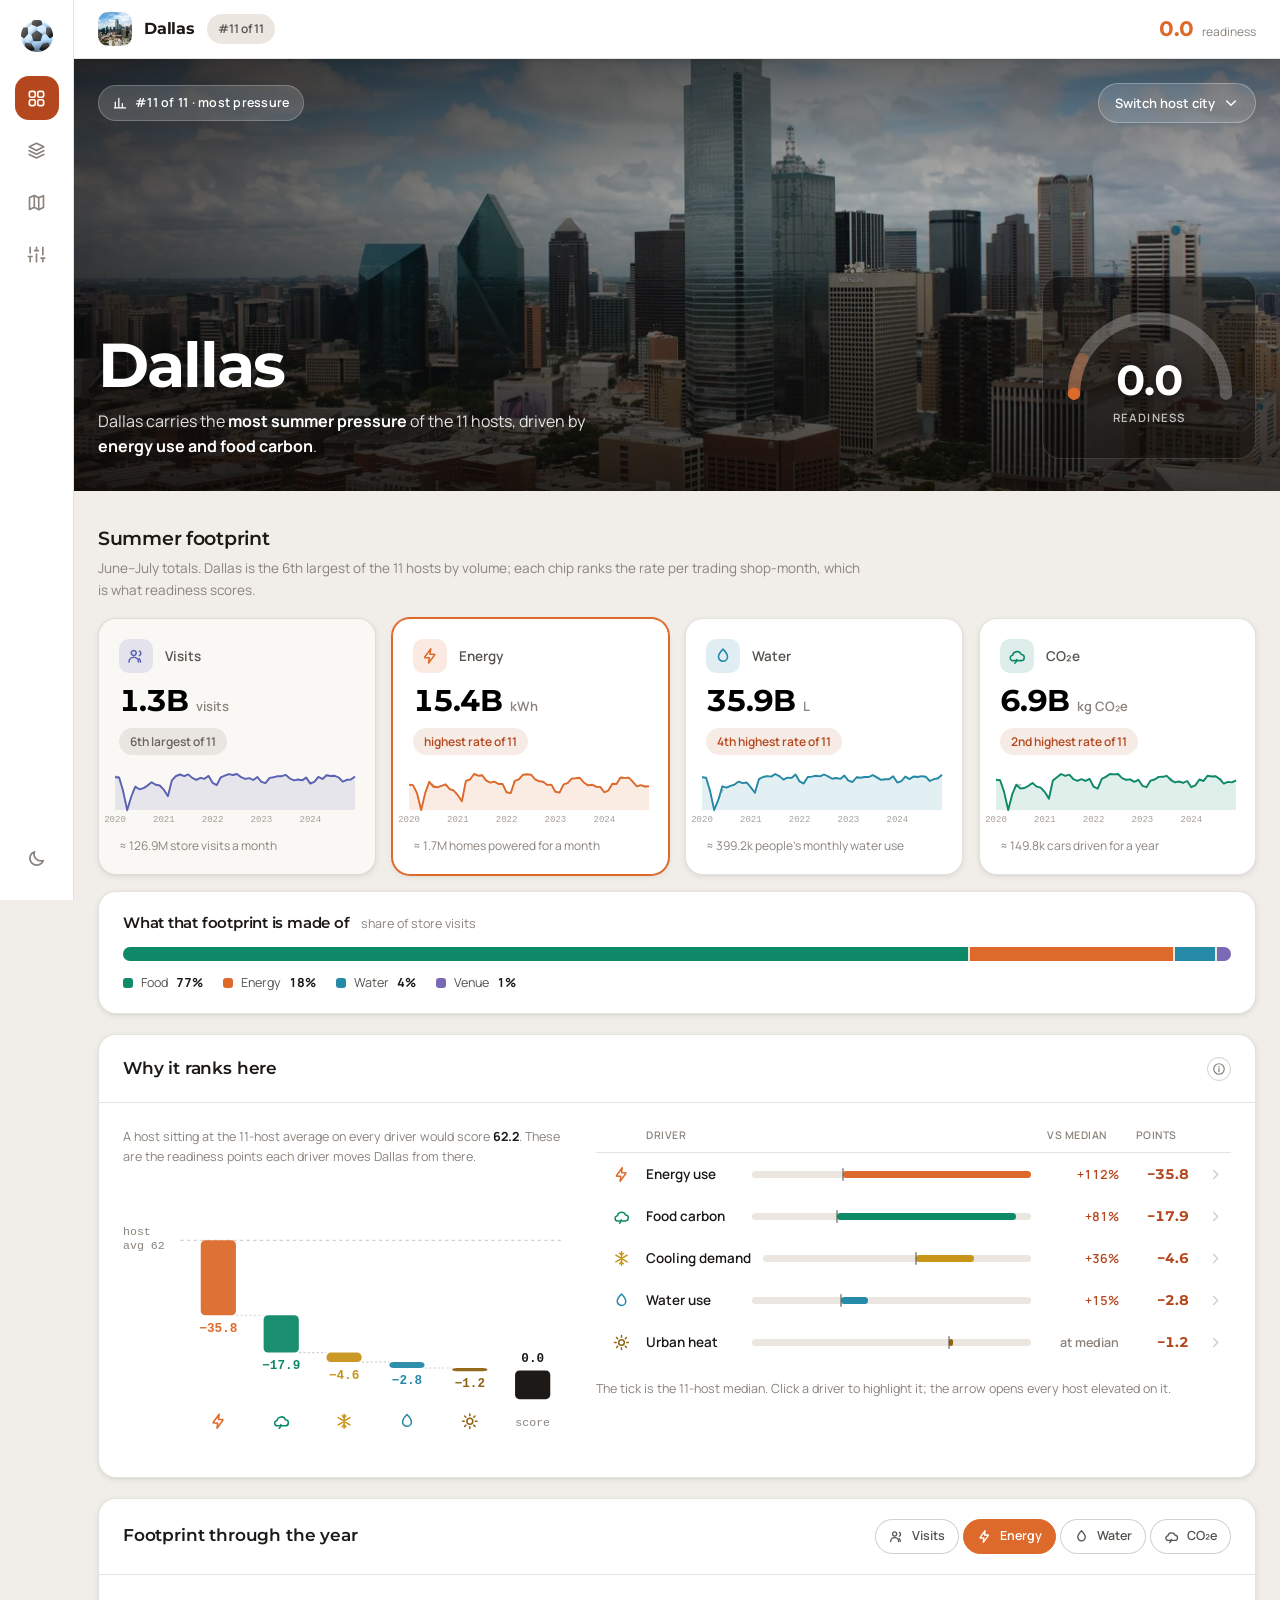
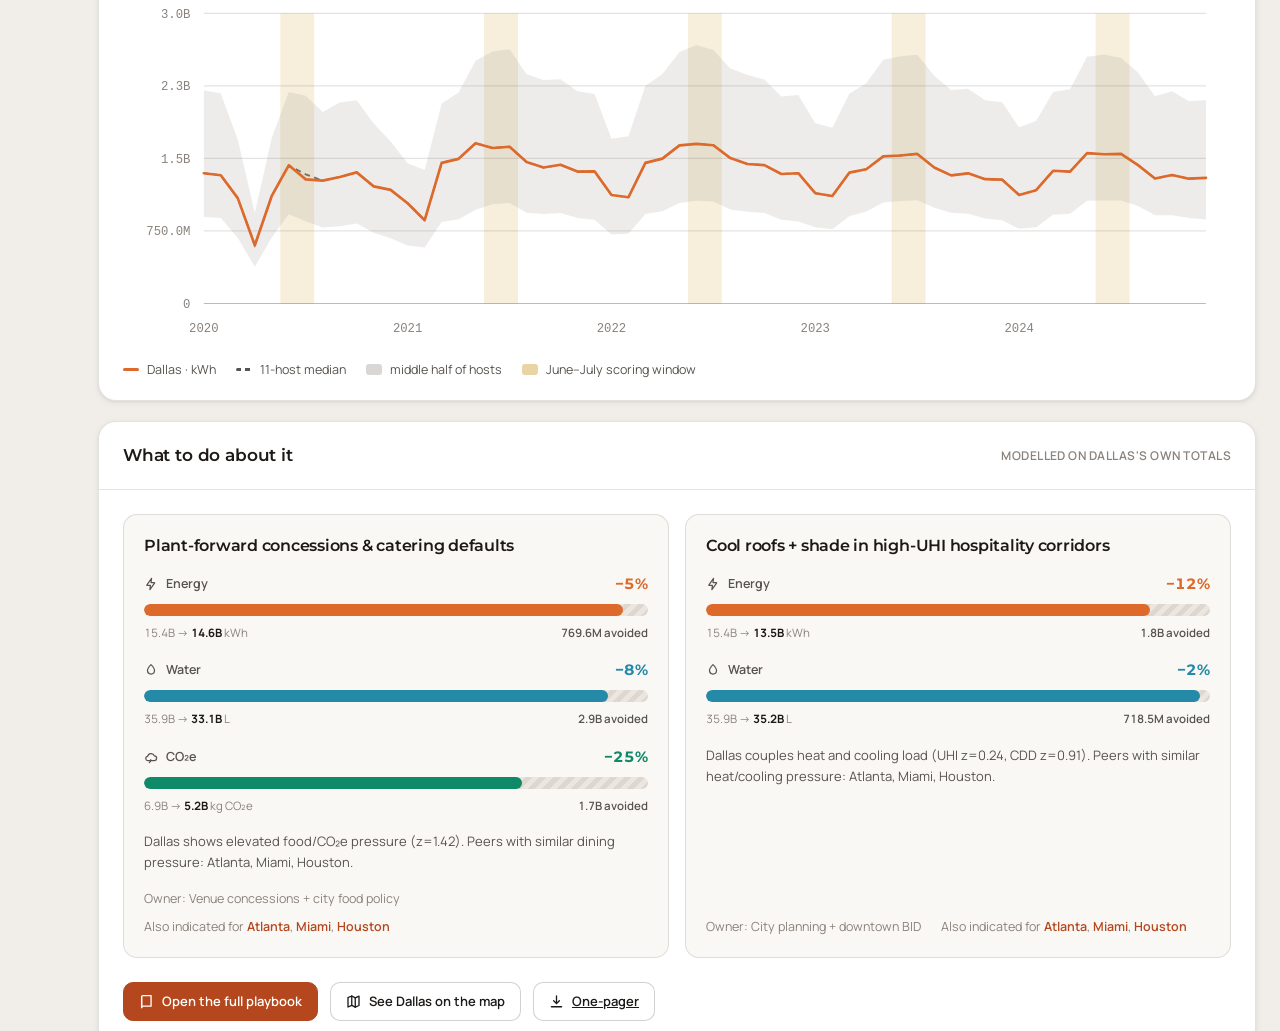
==== commit d2469d90: "Merge origin/UI-Overhaul and port the intervention lab into the module shell Ronak's UI-Overhaul rep" ====
--- a/app/index.html
+++ b/app/index.html
@@ -16,8 +16,7 @@
 
 <link rel="stylesheet" href="css/base.css">
 <link rel="stylesheet" href="css/overview.css">
-<link rel="stylesheet" href="css/compare.css">
-<link rel="stylesheet" href="css/spatial.css">
+<link rel="stylesheet" href="css/pages.css">
 </head>
 <body>
 
--- a/app/css/base.css
+++ b/app/css/base.css
@@ -203,10 +203,7 @@
   transition: background var(--fast), color var(--fast);
 }
 .rail button:hover { background: var(--surface-3); color: var(--ink); }
-/* a soft tint carries the active state; a solid accent block out-shouted
-   everything it was meant to be navigation for */
-.rail button.on { background: var(--accent-soft); color: var(--accent); }
-.rail button.on:hover { background: var(--accent-soft); color: var(--accent); }
+.rail button.on { background: var(--accent); color: var(--accent-ink); }
 .rail .sp { flex: 1; }
 
 /* rail tooltip — labels on hover, so icons stay unlabelled but not opaque */
@@ -348,7 +345,7 @@
   transition: all var(--fast);
 }
 .fchip:hover { border-color: var(--ink-3); color: var(--ink); }
-.fchip.on { background: var(--accent-soft); border-color: var(--accent-line); color: var(--accent); }
+.fchip.on { background: var(--accent); border-color: var(--accent); color: var(--accent-ink); }
 
 /* ---------------------------------------------------------------- tooltip */
 .tip {
@@ -411,150 +408,6 @@
 }
 .pop dt { color: var(--ink-3); }
 .pop dd { margin: 0; font-variant-numeric: tabular-nums; }
-
-/* ----------------------------------------------------- play card (shared)
-   Overview shows the top two; Compare shows the whole playbook. Same card. */
-.play {
-  border: 1px solid var(--line);
-  border-radius: var(--r-2);
-  padding: var(--sp-5);
-  background: var(--surface-2);
-  display: flex;
-  flex-direction: column;
-  gap: var(--sp-4);
-}
-.play h3 { font-size: 16px; font-weight: 600; line-height: 1.32; }
-.play .why { font-size: 13px; color: var(--ink-2); line-height: 1.6; }
-.play .foot {
-  display: flex;
-  flex-wrap: wrap;
-  gap: var(--sp-2) var(--sp-5);
-  font-size: 12.5px;
-  color: var(--ink-3);
-  margin-top: auto;
-  align-items: center;
-}
-.play .foot .lnk {
-  color: var(--accent); background: none; border: 0; padding: 0;
-  cursor: pointer; font: 600 12.5px var(--font);
-}
-.play .foot .lnk:hover { text-decoration: underline; }
-
-/* before/after: the current total, with the avoided share carved out of it */
-.pbars { display: grid; gap: var(--sp-4); }
-.pbar { display: grid; gap: var(--sp-2); }
-.pbar .ph { display: flex; align-items: center; justify-content: space-between; gap: var(--sp-3); }
-.pbar .pn {
-  display: inline-flex; align-items: center; gap: var(--sp-2);
-  font-size: 12.5px; font-weight: 600; color: var(--ink-2);
-}
-.pbar .pd { font-family: var(--display); font-size: 15px; font-weight: 700; }
-.pbar .ptrack {
-  position: relative;
-  height: 12px;
-  border-radius: var(--r-pill);
-  background: repeating-linear-gradient(
-    -45deg, var(--surface-4) 0 5px, var(--surface-3) 5px 10px);
-  overflow: hidden;
-}
-.pbar .pfill {
-  position: absolute; left: 0; top: 0; bottom: 0;
-  border-radius: var(--r-pill);
-  transition: width var(--med);
-}
-.pbar .pf {
-  display: flex; justify-content: space-between; gap: var(--sp-3);
-  font-size: 11.5px; color: var(--ink-3);
-}
-.pbar .pf b { color: var(--ink); font-weight: 700; }
-.pbar .psaved { color: var(--ink-2); font-weight: 600; }
-
-/* ------------------------------------------------- charts (shared) ------
-   Overview and Compare draw the same axes, bullets and metric switcher. */
-/* Bullet bar. The track spans the 11-host min..max, the tick marks the median,
-   and the fill runs from the tick to this city's value — so the distribution's
-   skew stays visible instead of being normalised away. */
-.bullet { position: relative; height: 7px; background: var(--surface-3); border-radius: var(--r-pill); }
-.bullet i {
-  position: absolute; top: 0; bottom: 0;
-  border-radius: var(--r-pill);
-  background: var(--dc, var(--ink-3));
-  transition: width var(--med), left var(--med);
-}
-.bullet .mid {
-  position: absolute;
-  top: -3px; bottom: -3px;
-  width: 2px;
-  margin-left: -1px;
-  border-radius: 1px;
-  background: var(--ink-2);
-  opacity: 0.55;
-  z-index: 1;   /* the tick sits before the fill in the DOM, so lift it */
-}
-
-.mswitch { display: flex; gap: var(--sp-1); flex-wrap: wrap; }
-.mswitch button {
-  display: inline-flex;
-  align-items: center;
-  gap: var(--sp-2);
-  font: 600 12.5px/1 var(--font);
-  padding: 9px 13px;
-  border: 1px solid var(--line-2);
-  border-radius: var(--r-pill);
-  background: var(--surface);
-  color: var(--ink-2);
-  cursor: pointer;
-  transition: all var(--fast);
-}
-.mswitch button:hover { border-color: var(--m); color: var(--ink); }
-.mswitch button.on {
-  background: var(--m);
-  border-color: var(--m);
-  color: #fff;
-}
-
-.chartwrap { position: relative; padding: var(--sp-4) var(--sp-5) 0; }
-.chartwrap svg { width: 100%; height: auto; }
-.gline { stroke: var(--line); stroke-width: 1; }
-.axis { stroke: var(--line-2); stroke-width: 1; }
-.glabel { fill: var(--ink-3); font: 11px var(--mono); }
-.serie { fill: none; stroke-width: 2.4; stroke-linejoin: round; stroke-linecap: round; }
-.median { fill: none; stroke: var(--ink-2); stroke-width: 1.6; stroke-dasharray: 5 4; opacity: 0.8; }
-.iqr { fill: var(--ink-3); opacity: 0.15; }
-.win { fill: var(--c-cooling); opacity: 0.15; }
-.chartlegend {
-  display: flex;
-  gap: var(--sp-5);
-  flex-wrap: wrap;
-  padding: var(--sp-3) var(--sp-6) var(--sp-5);
-  font-size: 12.5px;
-  color: var(--ink-2);
-}
-.chartlegend span { display: inline-flex; align-items: center; gap: var(--sp-2); }
-.chartlegend i { width: 16px; height: 3px; border-radius: 2px; flex: none; }
-.chartlegend i.dash { background: repeating-linear-gradient(90deg, var(--ink-2) 0 5px, transparent 5px 9px); }
-.chartlegend i.box { height: 11px; border-radius: 3px; }
-
-/* ------------------------------------------------- text primitives ---- */
-.note { font-size: 12.5px; color: var(--ink-3); line-height: 1.55; }
-.note b { color: var(--ink-2); }
-.pre {
-  font: 12px/1.6 var(--mono);
-  background: var(--surface-3);
-  border-radius: var(--r-1);
-  padding: 12px 14px;
-  overflow-x: auto;
-  color: var(--ink-2);
-  margin: 10px 0 0;
-}
-.lnk {
-  color: var(--accent);
-  background: none; border: 0; padding: 0;
-  font: 500 inherit/1 var(--font);
-  font-size: 12.5px;
-  cursor: pointer;
-}
-.lnk:hover { text-decoration: underline; }
 
 /* ------------------------------------------------------------------ misc */
 .muted { color: var(--ink-3); }
--- a/app/css/overview.css
+++ b/app/css/overview.css
@@ -6,7 +6,7 @@
 /* ------------------------------------------------------ A. the banner */
 .banner {
   position: relative;
-  min-height: clamp(410px, 55vh, 545px);
+  min-height: clamp(360px, 48vh, 470px);
   display: flex;
   background: var(--surface-3);
   /* deliberately NOT overflow:hidden — the host picker opens past the banner's
@@ -451,19 +451,132 @@
 .drow:hover .dgo, .drow.on .dgo, .dgo:focus-visible { opacity: 1; }
 .dgo:hover { background: var(--accent); color: var(--accent-ink); }
 
+/* Bullet bar. The track spans the 11-host min..max, the tick marks the median,
+   and the fill runs from the tick to this city's value — so the distribution's
+   skew stays visible instead of being normalised away. */
+.bullet { position: relative; height: 7px; background: var(--surface-3); border-radius: var(--r-pill); }
+.bullet i {
+  position: absolute; top: 0; bottom: 0;
+  border-radius: var(--r-pill);
+  background: var(--dc, var(--ink-3));
+  transition: width var(--med), left var(--med);
+}
+.bullet .mid {
+  position: absolute;
+  top: -3px; bottom: -3px;
+  width: 2px;
+  margin-left: -1px;
+  border-radius: 1px;
+  background: var(--ink-2);
+  opacity: 0.55;
+  z-index: 1;   /* the tick sits before the fill in the DOM, so lift it */
+}
 
 /* ------------------------------------------------------- B. the chart */
-
+.mswitch { display: flex; gap: var(--sp-1); flex-wrap: wrap; }
+.mswitch button {
+  display: inline-flex;
+  align-items: center;
+  gap: var(--sp-2);
+  font: 600 12.5px/1 var(--font);
+  padding: 9px 13px;
+  border: 1px solid var(--line-2);
+  border-radius: var(--r-pill);
+  background: var(--surface);
+  color: var(--ink-2);
+  cursor: pointer;
+  transition: all var(--fast);
+}
+.mswitch button:hover { border-color: var(--m); color: var(--ink); }
+.mswitch button.on {
+  background: var(--m);
+  border-color: var(--m);
+  color: #fff;
+}
+
+.chartwrap { position: relative; padding: var(--sp-4) var(--sp-5) 0; }
+.chartwrap svg { width: 100%; height: auto; }
+.gline { stroke: var(--line); stroke-width: 1; }
+.axis { stroke: var(--line-2); stroke-width: 1; }
+.glabel { fill: var(--ink-3); font: 11px var(--mono); }
+.serie { fill: none; stroke-width: 2.4; stroke-linejoin: round; stroke-linecap: round; }
+.median { fill: none; stroke: var(--ink-2); stroke-width: 1.6; stroke-dasharray: 5 4; opacity: 0.8; }
+.iqr { fill: var(--ink-3); opacity: 0.15; }
+.win { fill: var(--c-cooling); opacity: 0.15; }
+.chartlegend {
+  display: flex;
+  gap: var(--sp-5);
+  flex-wrap: wrap;
+  padding: var(--sp-3) var(--sp-6) var(--sp-5);
+  font-size: 12.5px;
+  color: var(--ink-2);
+}
+.chartlegend span { display: inline-flex; align-items: center; gap: var(--sp-2); }
+.chartlegend i { width: 16px; height: 3px; border-radius: 2px; flex: none; }
+.chartlegend i.dash { background: repeating-linear-gradient(90deg, var(--ink-2) 0 5px, transparent 5px 9px); }
+.chartlegend i.box { height: 11px; border-radius: 3px; }
 
 /* ------------------------------------------------------- C. the plays */
-/* The .play card and its before/after bars now live in base.css — Compare
-   renders the same component for the full playbook. */
 .plays {
   display: grid;
   grid-template-columns: repeat(2, minmax(0, 1fr));
   gap: var(--sp-4);
   padding: var(--sp-6);
 }
+.play {
+  border: 1px solid var(--line);
+  border-radius: var(--r-2);
+  padding: var(--sp-5);
+  background: var(--surface-2);
+  display: flex;
+  flex-direction: column;
+  gap: var(--sp-4);
+}
+.play h3 { font-size: 16px; font-weight: 600; line-height: 1.32; }
+.play .why { font-size: 13px; color: var(--ink-2); line-height: 1.6; }
+.play .foot {
+  display: flex;
+  flex-wrap: wrap;
+  gap: var(--sp-2) var(--sp-5);
+  font-size: 12.5px;
+  color: var(--ink-3);
+  margin-top: auto;
+  align-items: center;
+}
+.play .foot .lnk {
+  color: var(--accent); background: none; border: 0; padding: 0;
+  cursor: pointer; font: 600 12.5px var(--font);
+}
+.play .foot .lnk:hover { text-decoration: underline; }
+
+/* before/after: the current total, with the avoided share carved out of it */
+.pbars { display: grid; gap: var(--sp-4); }
+.pbar { display: grid; gap: var(--sp-2); }
+.pbar .ph { display: flex; align-items: center; justify-content: space-between; gap: var(--sp-3); }
+.pbar .pn {
+  display: inline-flex; align-items: center; gap: var(--sp-2);
+  font-size: 12.5px; font-weight: 600; color: var(--ink-2);
+}
+.pbar .pd { font-family: var(--display); font-size: 15px; font-weight: 700; }
+.pbar .ptrack {
+  position: relative;
+  height: 12px;
+  border-radius: var(--r-pill);
+  background: repeating-linear-gradient(
+    -45deg, var(--surface-4) 0 5px, var(--surface-3) 5px 10px);
+  overflow: hidden;
+}
+.pbar .pfill {
+  position: absolute; left: 0; top: 0; bottom: 0;
+  border-radius: var(--r-pill);
+  transition: width var(--med);
+}
+.pbar .pf {
+  display: flex; justify-content: space-between; gap: var(--sp-3);
+  font-size: 11.5px; color: var(--ink-3);
+}
+.pbar .pf b { color: var(--ink); font-weight: 700; }
+.pbar .psaved { color: var(--ink-2); font-weight: 600; }
 
 .exits {
   display: flex;
--- a/app/css/pages.css
+++ b/app/css/pages.css
@@ -0,0 +1,271 @@
+/* Compare, Scenarios and the embedded map.
+   These pages are next in the queue; this is enough of the new card language
+   that they sit beside the rebuilt Overview without looking like a different
+   product. */
+
+.note { font-size: 12.5px; color: var(--ink-3); line-height: 1.55; }
+.note b { color: var(--ink-2); }
+.pre {
+  font: 12px/1.6 var(--mono);
+  background: var(--surface-3);
+  border-radius: var(--r-1);
+  padding: 12px 14px;
+  overflow-x: auto;
+  color: var(--ink-2);
+  margin: 10px 0 0;
+}
+.lnk {
+  color: var(--accent);
+  background: none; border: 0; padding: 0;
+  font: 500 inherit/1 var(--font);
+  font-size: 12.5px;
+  cursor: pointer;
+}
+.lnk:hover { text-decoration: underline; }
+
+/* --------------------------------------------------------------- Compare */
+.filterrow { display: flex; flex-wrap: wrap; gap: 7px; align-items: center; margin-bottom: 16px; }
+
+.strip {
+  display: grid;
+  grid-template-columns: repeat(11, minmax(0, 1fr));
+  gap: 8px;
+}
+.hcard {
+  text-align: left;
+  padding: 11px 10px 12px;
+  border: 1px solid var(--line);
+  border-radius: var(--r-2);
+  background: var(--surface);
+  cursor: pointer;
+  font-family: inherit;
+  transition: border-color var(--fast), transform var(--fast), box-shadow var(--fast);
+}
+.hcard:hover { transform: translateY(-2px); box-shadow: var(--sh-2); border-color: var(--ink-3); }
+.hcard.sel { border-color: var(--accent); box-shadow: 0 0 0 1px var(--accent); }
+.hcard .hr { display: block; font-size: 10.5px; color: var(--ink-3); font-variant-numeric: tabular-nums; }
+.hcard .hn { display: block; font-size: 12px; font-weight: 500; line-height: 1.25; min-height: 30px; margin-top: 2px; }
+.hcard .hs { display: block; font-size: 19px; font-weight: 700; letter-spacing: -0.02em; margin-top: 2px; }
+.hcard .hbar {
+  display: block; position: relative;
+  height: 5px; margin-top: 7px;
+  background: var(--surface-3); border-radius: var(--r-pill); overflow: hidden;
+}
+.hcard .hbar i { position: absolute; left: 0; top: 0; bottom: 0; border-radius: var(--r-pill); }
+.hcard .hbar em { position: absolute; top: 0; bottom: 0; background: var(--ink); opacity: 0.14; }
+
+.cmpgrid {
+  display: grid;
+  grid-template-columns: minmax(0, 0.85fr) minmax(0, 1.15fr);
+  gap: 26px;
+  padding: 20px;
+}
+
+.clist { display: grid; gap: 2px; margin: 10px 0 16px; }
+.crow {
+  display: grid;
+  grid-template-columns: 22px minmax(0, 1fr) 64px 44px;
+  align-items: center;
+  gap: 10px;
+  padding: 7px 0;
+  border-bottom: 1px solid var(--line);
+}
+.crow .di { color: var(--dc, var(--ink-3)); display: grid; place-items: center; }
+.crow .dn { font-size: 13px; }
+.crow .dv { font-size: 12.5px; font-weight: 600; text-align: right; font-variant-numeric: tabular-nums; }
+.crow .dw { font-size: 11.5px; color: var(--ink-3); text-align: right; font-variant-numeric: tabular-nums; }
+
+dl.facts {
+  display: grid; grid-template-columns: auto 1fr;
+  gap: 5px 16px; margin: 0; font-size: 12.5px;
+}
+dl.facts dt { color: var(--ink-3); }
+dl.facts dd { margin: 0; font-variant-numeric: tabular-nums; }
+
+details summary { cursor: pointer; font-size: 12.5px; color: var(--ink-2); padding: 6px 0; }
+
+/* ------------------------------------------------------------- Scenarios */
+.lab { display: grid; grid-template-columns: minmax(0, 1fr) minmax(0, 1.2fr); gap: 28px; }
+.slider { display: flex; align-items: center; gap: 16px; margin-top: 12px; }
+.slider input[type=range] { flex: 1; accent-color: var(--accent); cursor: pointer; }
+.slider .sv { font-size: 24px; font-weight: 700; letter-spacing: -0.02em; min-width: 74px; }
+
+table.stbl { border-collapse: collapse; width: 100%; font-size: 13px; margin-top: 10px; }
+table.stbl th, table.stbl td {
+  text-align: right; padding: 9px 0;
+  border-bottom: 1px solid var(--line);
+  font-variant-numeric: tabular-nums;
+}
+table.stbl th:first-child, table.stbl td:first-child { text-align: left; font-variant-numeric: normal; }
+table.stbl th { color: var(--ink-3); font-weight: 500; font-size: 11.5px; }
+.dotc { width: 8px; height: 8px; border-radius: 3px; display: inline-block; margin-right: 8px; }
+
+/* ------------------------------------------------------------ map iframe */
+.frameshell { position: relative; }
+.frameshell iframe {
+  width: 100%; height: 0; border: 0; display: block;
+  background: var(--bg);
+  border-radius: 0 0 var(--r-3) var(--r-3);
+}
+.frameshell iframe.on { height: 1480px; }
+.frameph {
+  position: absolute; inset: 0;
+  display: grid; place-items: center;
+  background: var(--surface-2);
+  color: var(--ink-3); font-size: 13px;
+  text-align: center; padding: 0 20px;
+}
+.frameph[hidden] { display: none; }
+
+@media (max-width: 1180px) {
+  .strip { grid-template-columns: repeat(4, minmax(0, 1fr)); }
+  .cmpgrid, .lab { grid-template-columns: 1fr; gap: 22px; }
+}
+@media (max-width: 560px) {
+  .strip { grid-template-columns: repeat(2, minmax(0, 1fr)); }
+}
+
+/* ======================================================================
+   Intervention lab (Scenarios), the lever plays on Compare, and the
+   "All 11 hosts" view on the Overview. Same card language as above.
+   ====================================================================== */
+
+/* the play cards' effect line, shared by Compare's plays and the lab's levers */
+.play .eff { display: flex; flex-wrap: wrap; gap: 6px 16px; font-size: 12.5px; }
+.play .eff .e b { font-weight: 700; }
+.play .foot .lnk { white-space: nowrap; display: inline-flex; align-items: center; gap: 4px; }
+.play .ev, .lever .ev, .cform .ev, .leverrank .ev {
+  display: inline-block; font-size: 10px; font-weight: 500; padding: 1px 6px; margin-left: 6px;
+  border-radius: var(--r-pill); border: 1px solid var(--line); color: var(--ink-3); vertical-align: 2px;
+}
+.play .ev.mine, .lever .ev.mine, .cform .ev, .leverrank .ev { border-color: var(--c-venue); color: var(--c-venue); }
+
+/* ---------------------------------------------------------- the levers */
+.lab > div:last-child { position: sticky; top: 12px; align-self: start; }
+.levers { display: grid; gap: 8px; }
+.lever {
+  border: 1px solid var(--line); border-radius: var(--r-1); padding: 9px 12px;
+  display: grid; grid-template-columns: auto 1fr; gap: 4px 10px; align-items: start;
+  background: var(--surface);
+}
+.lever input { margin-top: 3px; cursor: pointer; accent-color: var(--accent); }
+.lever.on { border-color: var(--ink-2); background: var(--surface-2); }
+.lever.custom { border-style: dashed; }
+.lever .lt { font-size: 13px; font-weight: 600; }
+.lever .lp { font-size: 12px; color: var(--ink-2); margin-top: 2px; }
+.lever .lm { font-size: 12px; color: var(--ink-2); margin-top: 3px; }
+.lever .lm b { color: var(--ink-2); font-weight: 600; }
+.lever .here { font-size: 12px; color: var(--ink); margin-top: 3px; }
+.lever .here:empty { display: none; }
+.lever a { color: var(--ink-2); }
+.lever details { grid-column: 2; font-size: 12px; color: var(--ink-2); }
+.lever details summary { padding: 2px 0; }
+.lever .cbtns { display: flex; gap: 6px; margin-top: 8px; }
+.bucket { font-size: 11px; color: var(--ink-3); text-transform: uppercase; letter-spacing: .06em; margin: 14px 0 4px; }
+.bucket:first-child { margin-top: 0; }
+.lowhigh { font-size: 12px; color: var(--ink-3); }
+
+/* ---------------------------------------------------------- the answer */
+.impact { border: 1px solid var(--line); border-radius: var(--r-1); padding: 12px 14px; margin-top: 10px; }
+.impact .hl { font-size: 15px; line-height: 1.45; color: var(--ink); }
+.impact .hl b { font-weight: 600; }
+.impact .empty { padding: 18px 0; }
+.cutrow { display: grid; grid-template-columns: 64px 1fr 150px; gap: 10px; align-items: center; margin-top: 10px; font-size: 12px; }
+.cutrow .lab { display: block; color: var(--ink-2); font-weight: 600; }
+.cutrow .val { color: var(--ink); font-variant-numeric: tabular-nums; text-align: right; }
+.cutrow .val small { display: block; color: var(--ink-3); font-weight: 400; }
+.cutbar svg { display: block; width: 100%; height: 22px; overflow: visible; }
+.axis { display: grid; grid-template-columns: 64px 1fr 150px; gap: 10px; font-size: 11px; color: var(--ink-3); margin-top: 6px; }
+.axis .ticks { display: flex; justify-content: space-between; border-top: 1px solid var(--line); padding-top: 2px; }
+.bylever { margin-top: 14px; }
+.bylever h5 { margin: 0 0 6px; font-size: 11px; color: var(--ink-3); text-transform: uppercase; letter-spacing: .06em; font-weight: 500; }
+.lvrow { display: grid; grid-template-columns: 1fr 160px; gap: 10px; align-items: center; font-size: 12px; padding: 5px 0; border-top: 1px solid var(--line); }
+.lvrow .n { color: var(--ink-2); }
+.lvrow .n small { color: var(--ink-3); }
+.lvrow .bars { display: grid; gap: 3px; }
+.lvrow .b { display: grid; grid-template-columns: 40px 1fr 56px; gap: 6px; align-items: center; font-size: 11px; color: var(--ink-2); font-variant-numeric: tabular-nums; }
+.lvrow .b i { display: block; height: 6px; border-radius: 3px; background: var(--surface-3); position: relative; overflow: hidden; }
+.lvrow .b i::after { content: ""; position: absolute; left: 0; top: 0; bottom: 0; width: var(--w); background: var(--c); border-radius: 3px; }
+.numbers { margin-top: 12px; }
+.offbox { border: 1px solid var(--line); border-radius: var(--r-1); padding: 10px 12px; margin-top: 12px; }
+.offbox .k { font-size: 11px; color: var(--ink-3); text-transform: uppercase; letter-spacing: .06em; }
+.offbox .v { font-size: 15px; font-weight: 600; margin-top: 2px; }
+.offbox .u { font-size: 11px; color: var(--ink-3); margin-top: 6px; }
+
+/* ------------------------------------------------- what helps this city */
+.leverrank { margin-bottom: 22px; }
+.leverrank h5 { margin: 0 0 4px; font-size: 11px; color: var(--ink-3); text-transform: uppercase; letter-spacing: .06em; font-weight: 600; }
+.leverrank .lead2 { font-size: 13px; color: var(--ink-2); margin-bottom: 8px; line-height: 1.5; }
+.leverrank .lead2 b { color: var(--ink); }
+.leverrank .tblwrap { overflow-x: auto; }
+.leverrank table.stbl { font-size: 12px; margin-top: 0; }
+.leverrank th, .leverrank td { padding: 5px 8px; white-space: nowrap; }
+.leverrank th:nth-child(2), .leverrank td.n { text-align: left; }
+.leverrank td.n { white-space: normal; min-width: 180px; }
+.leverrank th.hot, .leverrank td.hot { background: color-mix(in srgb, var(--c-venue) 16%, transparent); color: var(--ink); font-weight: 600; }
+.leverrank td.nil { color: var(--ink-3); font-weight: 400; }
+.leverrank tr.on td { background: color-mix(in srgb, var(--ink) 5%, transparent); }
+.leverrank td.cost { color: var(--ink-2); white-space: normal; min-width: 170px; text-align: left; }
+.leverrank .tag { display: inline-block; font-size: 10px; padding: 1px 6px; border-radius: var(--r-pill); border: 1px solid var(--line); color: var(--ink-3); margin-left: 4px; }
+.leverrank input { margin: 0; cursor: pointer; accent-color: var(--accent); }
+
+/* ------------------------------------------------------- your own lever */
+#sc-customlab { margin-top: 12px; }
+.addlever {
+  display: block; width: 100%; text-align: left; font: inherit; cursor: pointer; color: var(--ink);
+  background: var(--surface); border: 2px dashed var(--ink-3); border-radius: var(--r-1); padding: 12px 14px;
+}
+.addlever b { display: block; font-size: 14px; font-weight: 700; }
+.addlever span { display: block; font-size: 12px; color: var(--ink-2); margin-top: 3px; }
+.addlever:hover { border-color: var(--ink); border-style: solid; }
+.addlever[hidden] { display: none; }
+.cform {
+  border: 1px solid var(--ink-2); border-radius: var(--r-1); padding: 12px 14px; background: var(--surface-2);
+  display: grid; gap: 9px; font-size: 12px;
+}
+.cform .ch { font-size: 13px; font-weight: 700; display: flex; align-items: center; gap: 8px; }
+.cform .f { display: grid; grid-template-columns: 110px 1fr; gap: 8px; align-items: center; margin: 0; }
+.cform .f > span:first-child { color: var(--ink-2); }
+.cform input[type=text], .cform select {
+  width: 100%; font: inherit; font-size: 13px; color: var(--ink); background: var(--surface);
+  border: 1px solid var(--line); border-radius: 6px; padding: 6px 9px;
+}
+.cform .tch { display: inline-flex; align-items: center; gap: 5px; margin: 2px 12px 2px 0; cursor: pointer; }
+.cform .tch input { margin: 0; }
+.cform .segrow { border-top: 1px solid var(--line); padding-top: 8px; }
+.cform .segrow[hidden] { display: none; }
+.cform .sh { font-weight: 600; margin-bottom: 2px; }
+.cform .cols, .cform .pvr { display: grid; grid-template-columns: 76px 72px 72px 72px minmax(120px, 1fr); gap: 6px; align-items: center; }
+.cform:not(.range) .cols, .cform:not(.range) .pvr { grid-template-columns: 76px 72px 120px 1fr; }
+/* with a range there is no room for the hint beside the boxes, so it goes on its own line under them */
+.cform.range .pvr .base { grid-column: 2 / -1; }
+.cform.range .cols > span:last-child { display: none; }
+.cform .pvr span.un { color: var(--ink-2); font-size: 12px; }
+.cform .pvr select.un { width: 100%; font: inherit; font-size: 12px; color: var(--ink); background: var(--surface); border: 1px solid var(--line); border-radius: 6px; padding: 5px 4px; }
+.cform:not(.range) .onlyrange, .cform:not(.range) .pvr input.lo, .cform:not(.range) .pvr input.hi { display: none; }
+.cform .cols { font-size: 10px; color: var(--ink-3); text-transform: uppercase; letter-spacing: .06em; margin-top: 4px; }
+.cform .pvr { margin-top: 4px; }
+.cform .pvr input { width: 100%; font: inherit; font-size: 12px; color: var(--ink); background: var(--surface); border: 1px solid var(--line); border-radius: 6px; padding: 5px 6px; font-variant-numeric: tabular-nums; }
+.cform .pvr input.bad { border-color: var(--c-energy); box-shadow: 0 0 0 1px var(--c-energy); }
+.cform .pvr .rl { color: var(--ink-2); }
+.cform .pvr .base { color: var(--ink-3); font-size: 11px; line-height: 1.3; }
+.cform .pvr .base b { color: var(--ink); }
+.cform .err { color: var(--c-energy); display: grid; gap: 2px; }
+.cform .err:empty { display: none; }
+.cform .err .warn { color: var(--c-venue); }
+.cform .cta2 { display: flex; gap: 8px; align-items: center; flex-wrap: wrap; }
+.cform .cta2 .note { margin: 0; }
+
+/* ------------------------------------------- Overview · All 11 hosts */
+.pane.allmode > *:not(#ov-all) { display: none !important; }
+.allhosts .body { padding: 20px; }
+.allkpis { display: grid; grid-template-columns: repeat(4, minmax(0, 1fr)); gap: 12px; margin: 14px 0 20px; }
+.akpi { border: 1px solid var(--line); border-radius: var(--r-2); padding: 14px 16px; background: var(--surface-2); display: grid; gap: 4px; }
+.akpi .ak { display: inline-flex; align-items: center; gap: 6px; font-size: 12px; font-weight: 600; color: var(--ink-2); }
+.akpi .av { font-family: var(--display); font-size: 26px; font-weight: 700; letter-spacing: -0.02em; }
+.akpi .au, .akpi .ae { font-size: 11.5px; color: var(--ink-3); }
+.citygrid { display: grid; grid-template-columns: repeat(3, minmax(0, 1fr)); gap: 8px; }
+.cityopt.all { justify-content: center; font-weight: 600; grid-column: 1 / -1; border: 1px dashed var(--line-2); }
+.cityopt.all .cn { color: var(--ink); }
+@media (max-width: 1180px) { .allkpis { grid-template-columns: repeat(2, minmax(0, 1fr)); } .citygrid { grid-template-columns: repeat(2, minmax(0, 1fr)); } }
+@media (max-width: 560px) { .allkpis, .citygrid { grid-template-columns: 1fr; } .cutrow, .axis { grid-template-columns: 52px 1fr 110px; } }
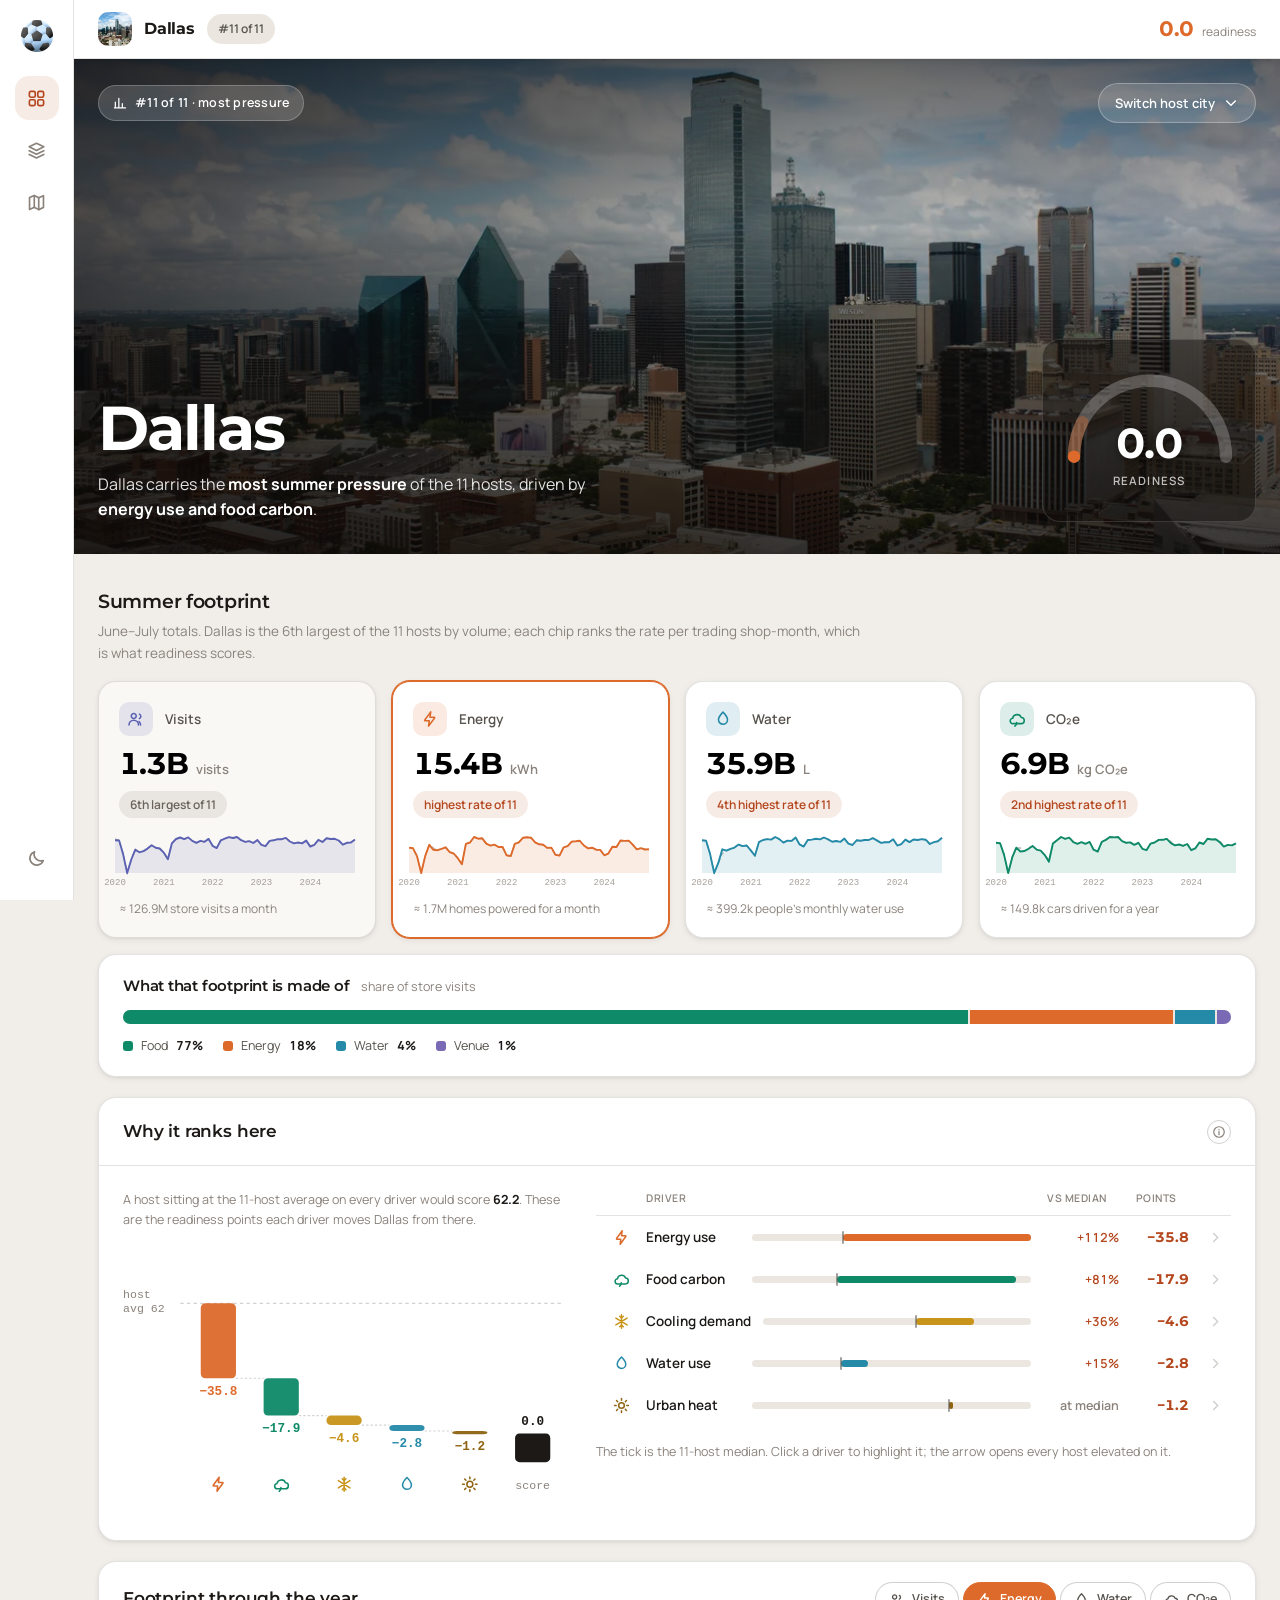
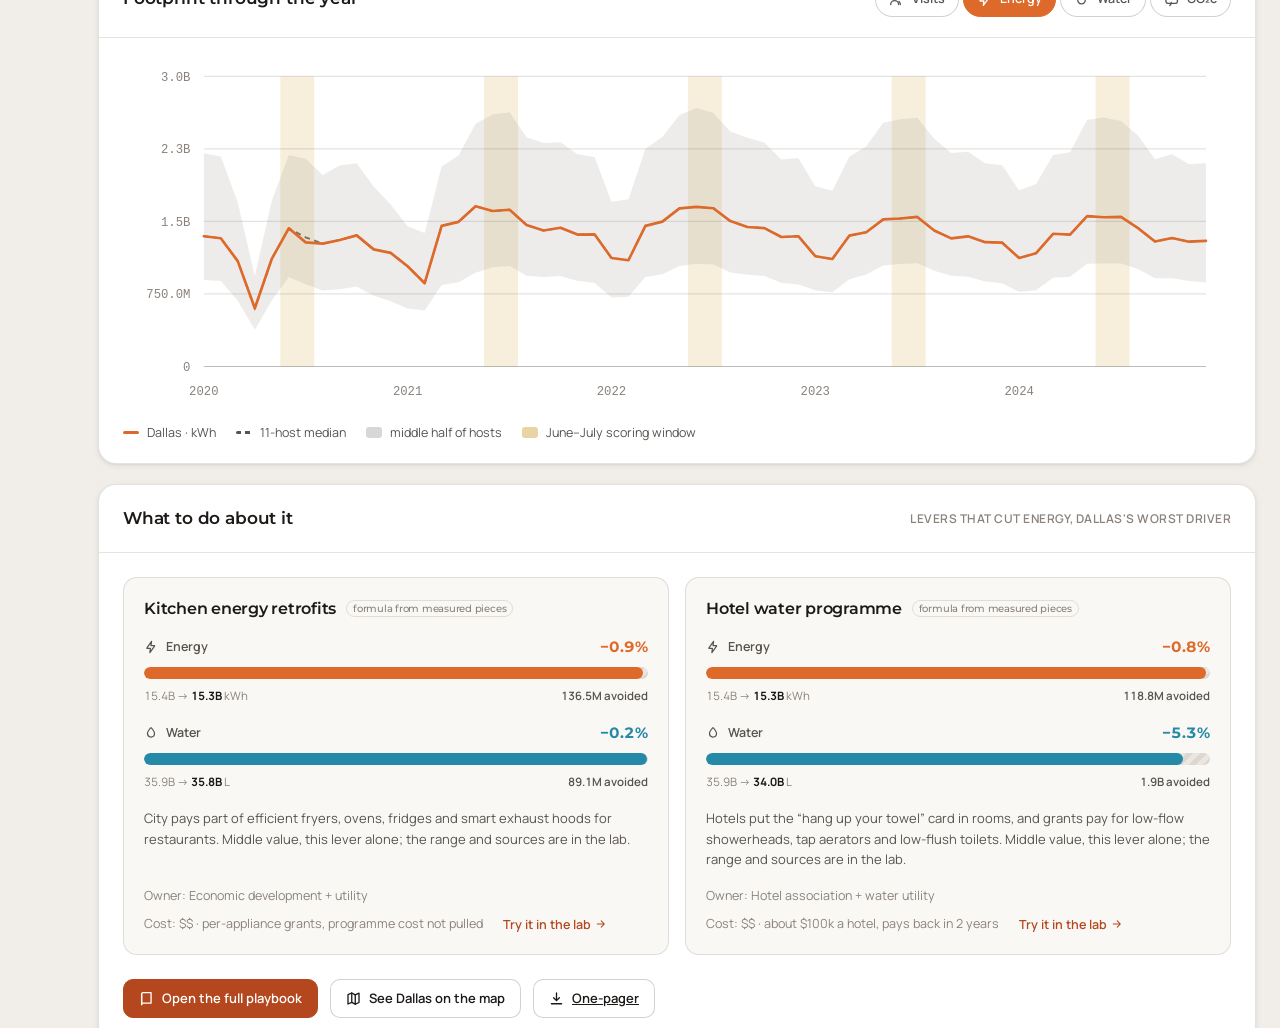
==== commit 6ba5f6b8: "Merge branch 'feat/custom_interventions'" ====
--- a/app/index.html
+++ b/app/index.html
@@ -16,7 +16,8 @@
 
 <link rel="stylesheet" href="css/base.css">
 <link rel="stylesheet" href="css/overview.css">
-<link rel="stylesheet" href="css/pages.css">
+<link rel="stylesheet" href="css/compare.css">
+<link rel="stylesheet" href="css/spatial.css">
 </head>
 <body>
 
--- a/app/css/base.css
+++ b/app/css/base.css
@@ -189,7 +189,13 @@
   width: 32px; height: 32px;
   margin-bottom: var(--sp-4);
   display: grid; place-items: center;
-}
+  padding: 0; border: 0; cursor: pointer;
+  transition: transform var(--fast);
+}
+/* the mark is the logo, not a nav chip: it takes no tint on hover, only lift */
+.rail button.mark,
+.rail button.mark:hover { background: none; }
+.rail .mark:hover { transform: scale(1.07); }
 .rail .mark img { width: 100%; height: 100%; object-fit: contain; }
 
 .rail button {
@@ -203,7 +209,10 @@
   transition: background var(--fast), color var(--fast);
 }
 .rail button:hover { background: var(--surface-3); color: var(--ink); }
-.rail button.on { background: var(--accent); color: var(--accent-ink); }
+/* a soft tint carries the active state; a solid accent block out-shouted
+   everything it was meant to be navigation for */
+.rail button.on { background: var(--accent-soft); color: var(--accent); }
+.rail button.on:hover { background: var(--accent-soft); color: var(--accent); }
 .rail .sp { flex: 1; }
 
 /* rail tooltip — labels on hover, so icons stay unlabelled but not opaque */
@@ -345,7 +354,7 @@
   transition: all var(--fast);
 }
 .fchip:hover { border-color: var(--ink-3); color: var(--ink); }
-.fchip.on { background: var(--accent); border-color: var(--accent); color: var(--accent-ink); }
+.fchip.on { background: var(--accent-soft); border-color: var(--accent-line); color: var(--accent); }
 
 /* ---------------------------------------------------------------- tooltip */
 .tip {
@@ -408,6 +417,204 @@
 }
 .pop dt { color: var(--ink-3); }
 .pop dd { margin: 0; font-variant-numeric: tabular-nums; }
+
+/* ----------------------------------------------------- play card (shared)
+   Overview shows the top two; Compare shows the whole playbook. Same card. */
+.play {
+  border: 1px solid var(--line);
+  border-radius: var(--r-2);
+  padding: var(--sp-5);
+  background: var(--surface-2);
+  display: flex;
+  flex-direction: column;
+  gap: var(--sp-4);
+}
+.play h3 { font-size: 16px; font-weight: 600; line-height: 1.32; }
+.play .why { font-size: 13px; color: var(--ink-2); line-height: 1.6; }
+.play .foot {
+  display: flex;
+  flex-wrap: wrap;
+  gap: var(--sp-2) var(--sp-5);
+  font-size: 12.5px;
+  color: var(--ink-3);
+  margin-top: auto;
+  align-items: center;
+}
+.play .foot .lnk {
+  color: var(--accent); background: none; border: 0; padding: 0;
+  cursor: pointer; font: 600 12.5px var(--font);
+}
+.play .foot .lnk:hover { text-decoration: underline; }
+
+/* before/after: the current total, with the avoided share carved out of it */
+.pbars { display: grid; gap: var(--sp-4); }
+.pbar { display: grid; gap: var(--sp-2); }
+.pbar .ph { display: flex; align-items: center; justify-content: space-between; gap: var(--sp-3); }
+.pbar .pn {
+  display: inline-flex; align-items: center; gap: var(--sp-2);
+  font-size: 12.5px; font-weight: 600; color: var(--ink-2);
+}
+.pbar .pd { font-family: var(--display); font-size: 15px; font-weight: 700; }
+.pbar .ptrack {
+  position: relative;
+  height: 12px;
+  border-radius: var(--r-pill);
+  background: repeating-linear-gradient(
+    -45deg, var(--surface-4) 0 5px, var(--surface-3) 5px 10px);
+  overflow: hidden;
+}
+.pbar .pfill {
+  position: absolute; left: 0; top: 0; bottom: 0;
+  border-radius: var(--r-pill);
+  transition: width var(--med);
+}
+.pbar .pf {
+  display: flex; justify-content: space-between; gap: var(--sp-3);
+  font-size: 11.5px; color: var(--ink-3);
+}
+.pbar .pf b { color: var(--ink); font-weight: 700; }
+.pbar .psaved { color: var(--ink-2); font-weight: 600; }
+
+/* ------------------------------------------------- charts (shared) ------
+   Overview and Compare draw the same axes, bullets and metric switcher. */
+/* Bullet bar. The track spans the 11-host min..max, the tick marks the median,
+   and the fill runs from the tick to this city's value — so the distribution's
+   skew stays visible instead of being normalised away. */
+.bullet { position: relative; height: 7px; background: var(--surface-3); border-radius: var(--r-pill); }
+.bullet i {
+  position: absolute; top: 0; bottom: 0;
+  border-radius: var(--r-pill);
+  background: var(--dc, var(--ink-3));
+  transition: width var(--med), left var(--med);
+}
+.bullet .mid {
+  position: absolute;
+  top: -3px; bottom: -3px;
+  width: 2px;
+  margin-left: -1px;
+  border-radius: 1px;
+  background: var(--ink-2);
+  opacity: 0.55;
+  z-index: 1;   /* the tick sits before the fill in the DOM, so lift it */
+}
+
+.mswitch { display: flex; gap: var(--sp-1); flex-wrap: wrap; }
+.mswitch button {
+  display: inline-flex;
+  align-items: center;
+  gap: var(--sp-2);
+  font: 600 12.5px/1 var(--font);
+  padding: 9px 13px;
+  border: 1px solid var(--line-2);
+  border-radius: var(--r-pill);
+  background: var(--surface);
+  color: var(--ink-2);
+  cursor: pointer;
+  transition: all var(--fast);
+}
+.mswitch button:hover { border-color: var(--m); color: var(--ink); }
+.mswitch button.on {
+  background: var(--m);
+  border-color: var(--m);
+  color: #fff;
+}
+
+.chartwrap { position: relative; padding: var(--sp-4) var(--sp-5) 0; }
+.chartwrap svg { width: 100%; height: auto; }
+.gline { stroke: var(--line); stroke-width: 1; }
+.axis { stroke: var(--line-2); stroke-width: 1; }
+.glabel { fill: var(--ink-3); font: 11px var(--mono); }
+.serie { fill: none; stroke-width: 2.4; stroke-linejoin: round; stroke-linecap: round; }
+.median { fill: none; stroke: var(--ink-2); stroke-width: 1.6; stroke-dasharray: 5 4; opacity: 0.8; }
+.iqr { fill: var(--ink-3); opacity: 0.15; }
+.win { fill: var(--c-cooling); opacity: 0.15; }
+.chartlegend {
+  display: flex;
+  gap: var(--sp-5);
+  flex-wrap: wrap;
+  padding: var(--sp-3) var(--sp-6) var(--sp-5);
+  font-size: 12.5px;
+  color: var(--ink-2);
+}
+.chartlegend span { display: inline-flex; align-items: center; gap: var(--sp-2); }
+.chartlegend i { width: 16px; height: 3px; border-radius: 2px; flex: none; }
+.chartlegend i.dash { background: repeating-linear-gradient(90deg, var(--ink-2) 0 5px, transparent 5px 9px); }
+.chartlegend i.box { height: 11px; border-radius: 3px; }
+
+/* ------------------------------------------------- text primitives ---- */
+.note { font-size: 12.5px; color: var(--ink-3); line-height: 1.55; }
+.note b { color: var(--ink-2); }
+.pre {
+  font: 12px/1.6 var(--mono);
+  background: var(--surface-3);
+  border-radius: var(--r-1);
+  padding: 12px 14px;
+  overflow-x: auto;
+  color: var(--ink-2);
+  margin: 10px 0 0;
+}
+.lnk {
+  color: var(--accent);
+  background: none; border: 0; padding: 0;
+  font: 500 inherit/1 var(--font);
+  font-size: 12.5px;
+  cursor: pointer;
+}
+.lnk:hover { text-decoration: underline; }
+
+/* ----------------------------------------------- city picker (shared) ---
+   The Overview banner and the Impact map both offer the same choice, so they
+   offer it the same way: photo, rank, readiness. */
+.citymenu {
+  position: absolute;
+  top: calc(100% + 10px);
+  right: 0;
+  z-index: 70;
+  width: min(560px, calc(100vw - 120px));
+  max-height: 62vh;
+  overflow-y: auto;
+  display: grid;
+  grid-template-columns: repeat(2, minmax(0, 1fr));
+  gap: var(--sp-2);
+  padding: var(--sp-3);
+  background: var(--surface);
+  border: 1px solid var(--line-2);
+  border-radius: var(--r-3);
+  box-shadow: var(--sh-4);
+}
+.citymenu[hidden] { display: none; }
+.cityopt {
+  display: flex;
+  align-items: center;
+  gap: var(--sp-3);
+  padding: var(--sp-2);
+  border: 1px solid transparent;
+  border-radius: var(--r-2);
+  background: transparent;
+  cursor: pointer;
+  text-align: left;
+  font-family: inherit;
+  transition: background var(--fast), border-color var(--fast);
+}
+.cityopt:hover { background: var(--surface-3); }
+.cityopt.on { border-color: var(--accent); background: var(--accent-soft); }
+.cityopt img {
+  width: 56px; height: 42px; object-fit: cover; border-radius: var(--r-1);
+  flex: none; background: var(--surface-3) center/cover;
+}
+.cityopt .con { display: flex; flex-direction: column; gap: 3px; min-width: 0; flex: 1; }
+.cityopt .cn { font-size: 13.5px; font-weight: 600; color: var(--ink); line-height: 1.25; }
+.cityopt .cr { font-size: 11.5px; color: var(--ink-3); font-variant-numeric: tabular-nums; }
+.cityopt .cr b { font-weight: 700; }
+.cityopt .cbar {
+  height: 4px; border-radius: var(--r-pill); background: var(--surface-3);
+  overflow: hidden; margin-top: 2px;
+}
+.cityopt .cbar i { display: block; height: 100%; border-radius: var(--r-pill); }
+
+@media (max-width: 860px) {
+  .citymenu { grid-template-columns: 1fr; width: min(340px, calc(100vw - 40px)); }
+}
 
 /* ------------------------------------------------------------------ misc */
 .muted { color: var(--ink-3); }
--- a/app/css/overview.css
+++ b/app/css/overview.css
@@ -6,7 +6,7 @@
 /* ------------------------------------------------------ A. the banner */
 .banner {
   position: relative;
-  min-height: clamp(360px, 48vh, 470px);
+  min-height: clamp(410px, 55vh, 545px);
   display: flex;
   background: var(--surface-3);
   /* deliberately NOT overflow:hidden — the host picker opens past the banner's
@@ -67,7 +67,7 @@
 }
 
 /* --- the host-city picker: nothing visible until you ask for it --- */
-.pickwrap { position: relative; margin-left: auto; }
+.btop .pickwrap { position: relative; margin-left: auto; }
 .citypick {
   display: inline-flex;
   align-items: center;
@@ -82,44 +82,6 @@
   transition: background var(--fast), border-color var(--fast);
 }
 .citypick:hover { background: rgba(255, 255, 255, 0.24); border-color: rgba(255, 255, 255, 0.45); }
-
-.citymenu {
-  position: absolute;
-  top: calc(100% + 10px);
-  right: 0;
-  z-index: 70;
-  width: min(560px, calc(100vw - 120px));
-  max-height: 62vh;
-  overflow-y: auto;
-  display: grid;
-  grid-template-columns: repeat(2, minmax(0, 1fr));
-  gap: var(--sp-2);
-  padding: var(--sp-3);
-  background: var(--surface);
-  border: 1px solid var(--line-2);
-  border-radius: var(--r-3);
-  box-shadow: var(--sh-4);
-}
-.citymenu[hidden] { display: none; }
-.cityopt {
-  display: flex;
-  align-items: center;
-  gap: var(--sp-3);
-  padding: var(--sp-2);
-  border: 1px solid transparent;
-  border-radius: var(--r-2);
-  background: transparent;
-  cursor: pointer;
-  text-align: left;
-  font-family: inherit;
-  transition: background var(--fast), border-color var(--fast);
-}
-.cityopt:hover { background: var(--surface-3); }
-.cityopt.on { border-color: var(--accent); background: var(--accent-soft); }
-.cityopt img { width: 62px; height: 42px; object-fit: cover; border-radius: var(--r-1); flex: none; }
-.cityopt .con { display: flex; flex-direction: column; gap: 2px; min-width: 0; }
-.cityopt .cn { font-size: 13px; font-weight: 600; color: var(--ink); line-height: 1.25; }
-.cityopt .cr { font-size: 11.5px; color: var(--ink-3); font-variant-numeric: tabular-nums; }
 
 .bmain {
   margin-top: auto;
@@ -451,132 +413,19 @@
 .drow:hover .dgo, .drow.on .dgo, .dgo:focus-visible { opacity: 1; }
 .dgo:hover { background: var(--accent); color: var(--accent-ink); }
 
-/* Bullet bar. The track spans the 11-host min..max, the tick marks the median,
-   and the fill runs from the tick to this city's value — so the distribution's
-   skew stays visible instead of being normalised away. */
-.bullet { position: relative; height: 7px; background: var(--surface-3); border-radius: var(--r-pill); }
-.bullet i {
-  position: absolute; top: 0; bottom: 0;
-  border-radius: var(--r-pill);
-  background: var(--dc, var(--ink-3));
-  transition: width var(--med), left var(--med);
-}
-.bullet .mid {
-  position: absolute;
-  top: -3px; bottom: -3px;
-  width: 2px;
-  margin-left: -1px;
-  border-radius: 1px;
-  background: var(--ink-2);
-  opacity: 0.55;
-  z-index: 1;   /* the tick sits before the fill in the DOM, so lift it */
-}
 
 /* ------------------------------------------------------- B. the chart */
-.mswitch { display: flex; gap: var(--sp-1); flex-wrap: wrap; }
-.mswitch button {
-  display: inline-flex;
-  align-items: center;
-  gap: var(--sp-2);
-  font: 600 12.5px/1 var(--font);
-  padding: 9px 13px;
-  border: 1px solid var(--line-2);
-  border-radius: var(--r-pill);
-  background: var(--surface);
-  color: var(--ink-2);
-  cursor: pointer;
-  transition: all var(--fast);
-}
-.mswitch button:hover { border-color: var(--m); color: var(--ink); }
-.mswitch button.on {
-  background: var(--m);
-  border-color: var(--m);
-  color: #fff;
-}
-
-.chartwrap { position: relative; padding: var(--sp-4) var(--sp-5) 0; }
-.chartwrap svg { width: 100%; height: auto; }
-.gline { stroke: var(--line); stroke-width: 1; }
-.axis { stroke: var(--line-2); stroke-width: 1; }
-.glabel { fill: var(--ink-3); font: 11px var(--mono); }
-.serie { fill: none; stroke-width: 2.4; stroke-linejoin: round; stroke-linecap: round; }
-.median { fill: none; stroke: var(--ink-2); stroke-width: 1.6; stroke-dasharray: 5 4; opacity: 0.8; }
-.iqr { fill: var(--ink-3); opacity: 0.15; }
-.win { fill: var(--c-cooling); opacity: 0.15; }
-.chartlegend {
-  display: flex;
-  gap: var(--sp-5);
-  flex-wrap: wrap;
-  padding: var(--sp-3) var(--sp-6) var(--sp-5);
-  font-size: 12.5px;
-  color: var(--ink-2);
-}
-.chartlegend span { display: inline-flex; align-items: center; gap: var(--sp-2); }
-.chartlegend i { width: 16px; height: 3px; border-radius: 2px; flex: none; }
-.chartlegend i.dash { background: repeating-linear-gradient(90deg, var(--ink-2) 0 5px, transparent 5px 9px); }
-.chartlegend i.box { height: 11px; border-radius: 3px; }
+
 
 /* ------------------------------------------------------- C. the plays */
+/* The .play card and its before/after bars now live in base.css — Compare
+   renders the same component for the full playbook. */
 .plays {
   display: grid;
   grid-template-columns: repeat(2, minmax(0, 1fr));
   gap: var(--sp-4);
   padding: var(--sp-6);
 }
-.play {
-  border: 1px solid var(--line);
-  border-radius: var(--r-2);
-  padding: var(--sp-5);
-  background: var(--surface-2);
-  display: flex;
-  flex-direction: column;
-  gap: var(--sp-4);
-}
-.play h3 { font-size: 16px; font-weight: 600; line-height: 1.32; }
-.play .why { font-size: 13px; color: var(--ink-2); line-height: 1.6; }
-.play .foot {
-  display: flex;
-  flex-wrap: wrap;
-  gap: var(--sp-2) var(--sp-5);
-  font-size: 12.5px;
-  color: var(--ink-3);
-  margin-top: auto;
-  align-items: center;
-}
-.play .foot .lnk {
-  color: var(--accent); background: none; border: 0; padding: 0;
-  cursor: pointer; font: 600 12.5px var(--font);
-}
-.play .foot .lnk:hover { text-decoration: underline; }
-
-/* before/after: the current total, with the avoided share carved out of it */
-.pbars { display: grid; gap: var(--sp-4); }
-.pbar { display: grid; gap: var(--sp-2); }
-.pbar .ph { display: flex; align-items: center; justify-content: space-between; gap: var(--sp-3); }
-.pbar .pn {
-  display: inline-flex; align-items: center; gap: var(--sp-2);
-  font-size: 12.5px; font-weight: 600; color: var(--ink-2);
-}
-.pbar .pd { font-family: var(--display); font-size: 15px; font-weight: 700; }
-.pbar .ptrack {
-  position: relative;
-  height: 12px;
-  border-radius: var(--r-pill);
-  background: repeating-linear-gradient(
-    -45deg, var(--surface-4) 0 5px, var(--surface-3) 5px 10px);
-  overflow: hidden;
-}
-.pbar .pfill {
-  position: absolute; left: 0; top: 0; bottom: 0;
-  border-radius: var(--r-pill);
-  transition: width var(--med);
-}
-.pbar .pf {
-  display: flex; justify-content: space-between; gap: var(--sp-3);
-  font-size: 11.5px; color: var(--ink-3);
-}
-.pbar .pf b { color: var(--ink); font-weight: 700; }
-.pbar .psaved { color: var(--ink-2); font-weight: 600; }
 
 .exits {
   display: flex;
@@ -597,7 +446,6 @@
   .gauge { width: 182px; }
   .gauge svg { width: 158px; height: 96px; }
   .gauge .gv { font-size: 34px; margin-top: -40px; }
-  .citymenu { grid-template-columns: 1fr; width: min(340px, calc(100vw - 40px)); }
 
   .decomp .wf { display: none; }   /* the rows carry the same story */
   .dhead, .dmain { grid-template-columns: 26px minmax(0, 1fr) 72px 54px; }
--- a/app/css/compare.css
+++ b/app/css/compare.css
@@ -0,0 +1,333 @@
+/* Compare hosts — three bands:
+     A  leaderboard   where all eleven stand, and the selector for B and C
+     B  head to head  how the chosen hosts differ, and on what
+     C  playbook      the full, data-backed recommendation set for the anchor
+
+   Everything is inset by --sp-6; no block sets its own ad-hoc padding. */
+
+/* ---------------------------------------------------- A. the leaderboard */
+.filterrow {
+  display: flex;
+  flex-wrap: wrap;
+  gap: var(--sp-2);
+  align-items: center;
+  margin-bottom: var(--sp-5);
+}
+.filterrow .eyebrow { margin-right: var(--sp-1); }
+
+.board { display: grid; gap: 2px; }
+
+.lrow {
+  display: grid;
+  grid-template-columns: minmax(0, 1fr) 40px;
+  align-items: center;
+  border-radius: var(--r-1);
+  transition: background var(--fast);
+}
+.lrow:hover { background: var(--surface-2); }
+.lrow.anchor { background: var(--accent-soft); }
+.lrow.partner { background: var(--surface-3); }
+
+.lmain {
+  display: grid;
+  grid-template-columns: 34px 44px minmax(126px, 1.15fr) minmax(0, 2.6fr) 62px;
+  align-items: center;
+  gap: var(--sp-3);
+  width: 100%;
+  padding: var(--sp-2) var(--sp-3);
+  background: none;
+  border: 0;
+  cursor: pointer;
+  text-align: left;
+  font-family: inherit;
+}
+.lrank {
+  font-size: 11.5px;
+  font-weight: 600;
+  color: var(--ink-3);
+  font-variant-numeric: tabular-nums;
+}
+.lthumb {
+  width: 44px; height: 30px;
+  object-fit: cover;
+  border-radius: var(--r-1);
+  background: var(--surface-3);
+}
+.lname {
+  font-size: 13.5px; font-weight: 600; color: var(--ink); line-height: 1.2;
+  display: inline-flex; align-items: center; gap: var(--sp-2);
+}
+/* set membership rides beside the name, so the bar keeps meaning readiness */
+.lname .slot { width: 8px; height: 8px; border-radius: 50%; flex: none; }
+.lrow.anchor .lname { color: var(--accent); }
+
+/* the bar is the chart: fill to the score, band drawn behind it */
+.lbar {
+  position: relative;
+  height: 10px;
+  background: var(--surface-3);
+  border-radius: var(--r-pill);
+  overflow: hidden;
+}
+.lbar em {
+  position: absolute; top: 0; bottom: 0;
+  background: var(--ink);
+  opacity: 0.13;
+}
+.lbar i {
+  position: absolute; left: 0; top: 0; bottom: 0;
+  border-radius: var(--r-pill);
+  transition: width var(--med);
+}
+.lscore {
+  font-family: var(--display);
+  font-size: 17px;
+  font-weight: 700;
+  letter-spacing: -0.02em;
+  text-align: right;
+}
+
+.ladd {
+  width: 30px; height: 30px;
+  display: grid; place-items: center;
+  border: 1px solid var(--line-2);
+  border-radius: var(--r-1);
+  background: var(--surface);
+  color: var(--ink-3);
+  cursor: pointer;
+  margin-right: var(--sp-2);
+  transition: all var(--fast);
+}
+.ladd:hover { border-color: var(--accent); color: var(--accent); }
+.ladd.on { background: var(--accent); border-color: var(--accent); color: var(--accent-ink); }
+.ladd[disabled] {
+  cursor: default;
+  border-color: transparent;
+  background: transparent;
+  color: var(--accent);
+  opacity: 0.85;
+}
+
+/* ---------------------------------------------------- B. the comparison */
+.setbar { display: flex; flex-wrap: wrap; gap: var(--sp-2); align-items: center; }
+.setchip {
+  display: inline-flex;
+  align-items: center;
+  gap: var(--sp-2);
+  padding: 4px 4px 4px 8px;
+  border-radius: var(--r-pill);
+  background: var(--surface-3);
+  border: 1px solid transparent;
+  font-size: 12.5px;
+  font-weight: 600;
+  color: var(--ink-2);
+}
+.setchip img { width: 22px; height: 22px; object-fit: cover; border-radius: 50%; }
+.setchip i { width: 9px; height: 9px; border-radius: 50%; flex: none; margin-left: 2px; }
+.setchip.is-anchor { border-color: var(--accent-line); background: var(--accent-soft); color: var(--accent); }
+.setchip .drop {
+  width: 22px; height: 22px;
+  display: grid; place-items: center;
+  border: 0; border-radius: 50%;
+  background: transparent;
+  color: var(--ink-3);
+  cursor: pointer;
+}
+.setchip .drop:hover { background: var(--surface-4); color: var(--ink); }
+.setchip .tag {
+  font-size: 10.5px;
+  font-weight: 600;
+  letter-spacing: 0.04em;
+  text-transform: uppercase;
+  opacity: 0.75;
+  padding-right: var(--sp-2);
+}
+
+/* --- driver matrix: read across a row to compare, down a column for a profile */
+.matrix {
+  display: grid;
+  gap: var(--sp-2) var(--sp-4);
+  align-items: center;
+}
+.matrix .mhead {
+  font-size: 10.5px;
+  font-weight: 600;
+  letter-spacing: 0.05em;
+  text-transform: uppercase;
+  color: var(--ink-3);
+  padding-bottom: var(--sp-2);
+  border-bottom: 1px solid var(--line);
+}
+.matrix .mcity {
+  display: flex;
+  align-items: center;
+  gap: var(--sp-2);
+  padding-bottom: var(--sp-2);
+  border-bottom: 2px solid var(--mc, var(--line));
+  font-size: 12.5px;
+  font-weight: 700;
+  color: var(--ink);
+  letter-spacing: 0;
+  text-transform: none;
+  min-width: 0;
+}
+.matrix .mcity img { width: 22px; height: 22px; object-fit: cover; border-radius: 50%; flex: none; }
+.matrix .mcity span { overflow: hidden; text-overflow: ellipsis; white-space: nowrap; }
+
+.matrix .mlabel {
+  display: flex;
+  align-items: center;
+  gap: var(--sp-2);
+  font-size: 13px;
+  font-weight: 600;
+  color: var(--ink);
+  padding: var(--sp-2) 0;
+}
+.matrix .mlabel svg { color: var(--dc, var(--ink-3)); flex: none; }
+.matrix .mlabel em {
+  font-style: normal;
+  font-size: 11px;
+  font-weight: 500;
+  color: var(--ink-3);
+  margin-left: auto;
+  padding-left: var(--sp-2);
+}
+.mcell { display: grid; gap: 5px; padding: var(--sp-2) 0; }
+.mcell .mv {
+  display: flex;
+  align-items: baseline;
+  gap: 4px;
+  font-size: 12.5px;
+  font-weight: 600;
+  color: var(--ink);
+}
+.mcell .mv em { font-style: normal; font-weight: 500; font-size: 11px; color: var(--ink-3); }
+.mcell .mv .off { margin-left: auto; font-weight: 600; }
+
+.h2hsplit {
+  display: grid;
+  grid-template-columns: minmax(0, 1.25fr) minmax(0, 1fr);
+  gap: var(--sp-7);
+  margin-top: var(--sp-7);
+  padding-top: var(--sp-6);
+  border-top: 1px solid var(--line);
+}
+.h2hsplit h3, .matrix + .cap, .h2hsplit .cap { font-size: 13px; }
+.subhead { font-size: 14.5px; font-weight: 600; margin-bottom: var(--sp-1); }
+.subcap { font-size: 12.5px; color: var(--ink-3); line-height: 1.55; margin-bottom: var(--sp-4); }
+.h2hsplit svg { width: 100%; height: auto; }
+
+.dlegend { display: flex; flex-wrap: wrap; gap: var(--sp-2) var(--sp-4); margin-top: var(--sp-3); }
+.dlegend span { display: inline-flex; align-items: center; gap: 6px; font-size: 11.5px; color: var(--ink-2); }
+.dlegend i { width: 10px; height: 10px; border-radius: 3px; flex: none; }
+
+/* ------------------------------------------------------- C. the playbook */
+.pbbody { padding: var(--sp-6); display: grid; gap: var(--sp-4); }
+/* auto-fit rather than a fixed pair: most hosts have three pressing plays, and
+   a hard 2-up orphans the third in an empty half-row */
+.pbbody .plays2 {
+  display: grid;
+  grid-template-columns: repeat(auto-fit, minmax(330px, 1fr));
+  gap: var(--sp-4);
+}
+
+/* the evidence strip: which of this host's drivers the play acts on */
+.ptargets {
+  display: flex;
+  flex-wrap: wrap;
+  align-items: center;
+  gap: var(--sp-2);
+  padding: var(--sp-3);
+  border-radius: var(--r-1);
+  background: var(--surface);
+  border: 1px solid var(--line);
+}
+.ptargets .eyebrow { font-size: 10.5px; }
+.ptag {
+  display: inline-flex;
+  align-items: center;
+  gap: 5px;
+  font-size: 11.5px;
+  font-weight: 600;
+  color: var(--ink-2);
+  padding: 3px 9px;
+  border-radius: var(--r-pill);
+  background: var(--surface-3);
+}
+.ptag svg { color: var(--dc, var(--ink-3)); }
+.ptag b { font-variant-numeric: tabular-nums; }
+
+.pbdetails { margin-top: var(--sp-2); }
+.pbdetails > summary {
+  cursor: pointer;
+  font-size: 13px;
+  font-weight: 600;
+  color: var(--ink-2);
+  padding: var(--sp-3) 0;
+  list-style: none;
+}
+.pbdetails > summary::-webkit-details-marker { display: none; }
+.pbdetails > summary::before { content: "▸ "; color: var(--ink-3); }
+.pbdetails[open] > summary::before { content: "▾ "; }
+.pbdetails .plays2 { margin-top: var(--sp-3); }
+
+/* --- play x host: where each play is indicated across the eleven ------- */
+.pmatrix { display: grid; gap: 3px var(--sp-2); align-items: center; }
+.pmatrix .pmh {
+  font-size: 10.5px;
+  font-weight: 600;
+  color: var(--ink-3);
+  text-align: center;
+  font-variant-numeric: tabular-nums;
+  padding-bottom: var(--sp-2);
+  border-bottom: 1px solid var(--line);
+}
+.pmatrix .pmh.on { color: var(--accent); }
+.pmatrix .pmt {
+  font-size: 12.5px;
+  font-weight: 600;
+  color: var(--ink);
+  line-height: 1.3;
+  padding: var(--sp-2) var(--sp-3) var(--sp-2) 0;
+}
+.pmatrix .pmt small { display: block; font-weight: 500; color: var(--ink-3); font-size: 11px; }
+.pmcell {
+  height: 30px;
+  display: grid; place-items: center;
+  border: 0; border-radius: var(--r-1);
+  background: transparent;
+  cursor: pointer;
+  padding: 0;
+  transition: background var(--fast);
+}
+.pmcell:hover { background: var(--surface-3); }
+.pmcell.col { background: var(--accent-soft); }
+.pmcell b { width: 13px; height: 13px; border-radius: 50%; display: block; }
+.pmcell b.press { background: var(--accent); }
+.pmcell b.opt { background: transparent; border: 2px solid var(--ink-3); opacity: 0.7; }
+.pmcell b.none { width: 8px; height: 2px; border-radius: 1px; background: var(--line-2); }
+
+.pmkey { display: flex; flex-wrap: wrap; gap: var(--sp-2) var(--sp-5); margin-top: var(--sp-4); }
+.pmkey span { display: inline-flex; align-items: center; gap: 7px; font-size: 12px; color: var(--ink-2); }
+
+/* SVG text inside the comparison charts */
+.cname { font: 700 11.5px var(--font); }
+.cscore { font: 700 13px var(--display); font-variant-numeric: tabular-nums; }
+
+/* legend swatches mirror the matrix cells */
+.pmkey b.pmk { width: 13px; height: 13px; border-radius: 50%; display: block; }
+.pmkey b.pmk.press { background: var(--accent); }
+.pmkey b.pmk.opt { background: transparent; border: 2px solid var(--ink-3); opacity: 0.7; }
+.pmkey b.pmk.none { width: 10px; height: 2px; border-radius: 1px; background: var(--line-2); }
+
+/* ------------------------------------------------------------ responsive */
+@media (max-width: 1080px) {
+  .h2hsplit { grid-template-columns: 1fr; gap: var(--sp-6); }
+  .pbbody .plays2 { grid-template-columns: 1fr; }
+}
+@media (max-width: 860px) {
+  .lmain { grid-template-columns: 30px 38px minmax(0, 1fr) 54px; gap: var(--sp-2); }
+  .lmain .lbar { display: none; }
+  .matrix { gap: var(--sp-2) var(--sp-3); }
+  .pmatrix .pmt { font-size: 11.5px; }
+}
--- a/app/css/spatial.css
+++ b/app/css/spatial.css
@@ -0,0 +1,726 @@
+/* Impact map — the canvas is the page. Every control floats on it; nothing
+   above the map competes with it for width. */
+
+.mapstage {
+  /* One number for "how much room the bottom stack takes". Four hand-guessed
+     offsets used to approximate this and they disagreed, which is why the help
+     button sat on the legend and the scenario drawer sat on the scrubber. */
+  --map-bottom: 164px;
+  position: relative;
+  height: clamp(560px, 78vh, 940px);
+  background: var(--surface-3);
+  overflow: hidden;
+}
+/* MapLibre puts `.maplibregl-map { position: relative }` on this element, and
+   its stylesheet is injected into <head> *after* ours — same specificity, later
+   in the cascade, so a plain `.mapcanvas` rule loses and the div collapses to
+   zero height. The descendant selector outranks it; the explicit size is a
+   second belt in case the class ever changes. */
+.mapstage > .mapcanvas {
+  position: absolute;
+  inset: 0;
+  width: 100%;
+  height: 100%;
+}
+/* MapLibre's own controls sit bottom-right by default, straight under the
+   scrubber; lift them clear of the bottom stack */
+.mapcanvas .maplibregl-ctrl-bottom-right,
+.mapcanvas .maplibregl-ctrl-bottom-left { bottom: var(--map-bottom); }
+.mapcanvas .maplibregl-ctrl-attrib { font-size: 10px; }
+
+.maploading {
+  position: absolute;
+  inset: 0;
+  display: grid; place-items: center;
+  background: var(--surface-2);
+  color: var(--ink-3);
+  font-size: 13px;
+  z-index: 5;
+}
+.maploading[hidden] { display: none; }
+
+/* --- floating control cluster, top-left ------------------------------- */
+.mapctl {
+  position: absolute;
+  top: var(--sp-4);
+  left: var(--sp-4);
+  z-index: 3;
+  display: flex;
+  flex-direction: column;
+  align-items: flex-start;
+  gap: var(--sp-2);
+  max-width: 300px;
+}
+.mapctl > *:not(.pickwrap) { box-shadow: var(--sh-3); }
+.mapctl .mpick { box-shadow: var(--sh-3); }
+
+.mmatch {
+  font: 600 12.5px/1 var(--font);
+  color: var(--ink);
+  background: var(--surface);
+  border: 1px solid var(--line-2);
+  border-radius: var(--r-1);
+  padding: 10px 13px;
+  cursor: pointer;
+  max-width: 290px;
+}
+.mmatch { font-weight: 500; }
+
+.mseg {
+  display: inline-flex;
+  background: var(--surface);
+  border: 1px solid var(--line-2);
+  border-radius: var(--r-1);
+  overflow: hidden;
+}
+.mseg button {
+  font: 600 12.5px/1 var(--font);
+  padding: 10px 13px;
+  border: 0;
+  background: transparent;
+  color: var(--ink-2);
+  cursor: pointer;
+  display: grid; place-items: center;
+  transition: background var(--fast), color var(--fast);
+}
+.mseg button + button { border-left: 1px solid var(--line); }
+.mseg button:hover { background: var(--surface-3); color: var(--ink); }
+.mseg button.on { background: var(--accent-soft); color: var(--accent); }
+
+.mtog {
+  font: 600 12.5px/1 var(--font);
+  display: inline-flex; align-items: center; gap: var(--sp-2);
+  padding: 10px 13px;
+  border: 1px solid var(--line-2);
+  border-radius: var(--r-1);
+  background: var(--surface);
+  color: var(--ink-2);
+  cursor: pointer;
+}
+.mtog.on { background: var(--accent-soft); border-color: var(--accent-line); color: var(--accent); }
+
+/* the city picker, styled for the light control cluster rather than a photo */
+.mapctl .pickwrap { position: relative; margin-left: 0; }
+.mpick {
+  display: inline-flex;
+  align-items: center;
+  gap: var(--sp-2);
+  font: 600 13px/1 var(--font);
+  color: var(--ink);
+  background: var(--surface);
+  border: 1px solid var(--line-2);
+  border-radius: var(--r-1);
+  padding: 7px 11px 7px 7px;
+  cursor: pointer;
+  max-width: 290px;
+}
+.mpick:hover { border-color: var(--ink-3); }
+.mpick img { width: 30px; height: 24px; object-fit: cover; border-radius: 6px; flex: none; }
+.mpick .mpn { overflow: hidden; text-overflow: ellipsis; white-space: nowrap; }
+.mapctl .citymenu {
+  top: calc(100% + 8px);
+  left: 0;
+  right: auto;
+  width: min(430px, 62vw);
+  grid-template-columns: 1fr;
+  max-height: 50vh;
+}
+
+/* the guide — one click away, never uninvited. It rides in the bottom stack
+   rather than floating at a guessed offset, so it cannot land on the legend. */
+.helpbtn {
+  flex: none;
+  width: 34px; height: 34px;
+  display: grid; place-items: center;
+  border: 1px solid var(--line-2);
+  border-radius: 50%;
+  background: var(--surface);
+  color: var(--ink-2);
+  cursor: pointer;
+  box-shadow: var(--sh-3);
+}
+.helpbtn:hover, .helpbtn.on { background: var(--accent); border-color: var(--accent); color: var(--accent-ink); }
+.helppanel {
+  position: absolute;
+  left: var(--sp-4);
+  top: var(--sp-4);
+  bottom: var(--map-bottom);
+  z-index: 7;
+  width: min(430px, calc(100% - 32px));
+  overflow-y: auto;
+  padding: var(--sp-5);
+  background: var(--surface);
+  border: 1px solid var(--line-2);
+  border-radius: var(--r-3);
+  box-shadow: var(--sh-4);
+}
+.helppanel[hidden] { display: none; }
+.helpdl { margin: var(--sp-4) 0 0; font-size: 12.5px; line-height: 1.6; }
+.helpdl dt { font-weight: 700; color: var(--ink); margin-top: var(--sp-4); }
+.helpdl dt:first-child { margin-top: 0; }
+.helpdl dd { margin: 3px 0 0; color: var(--ink-2); }
+.helpdl dd b { color: var(--ink); }
+
+/* --- stat pills, top-right (the reference's black tiles) -------------- */
+.mapright {
+  position: absolute;
+  top: var(--sp-4);
+  right: var(--sp-4);
+  z-index: 4;
+  display: flex;
+  flex-direction: column;
+  align-items: flex-end;
+  gap: var(--sp-2);
+  transition: right var(--med);
+}
+.mapstage.panelopen .mapright { right: 376px; }
+.mappills { display: flex; gap: var(--sp-2); }
+.pill3 {
+  min-width: 132px;
+  padding: var(--sp-3) var(--sp-4);
+  border-radius: var(--r-2);
+  background: rgba(20, 16, 14, 0.86);
+  color: #fff;
+  box-shadow: var(--sh-3);
+  display: grid;
+  gap: 2px;
+}
+.pill3 .p3k {
+  display: inline-flex; align-items: center; gap: 5px;
+  font-size: 10.5px; font-weight: 600; letter-spacing: 0.05em;
+  text-transform: uppercase; color: rgba(255, 255, 255, 0.66);
+}
+.pill3 .p3v {
+  font-family: var(--display);
+  font-size: 21px; font-weight: 700; letter-spacing: -0.02em;
+  display: flex; align-items: baseline; gap: 4px;
+}
+.pill3 .p3v em { font: 500 11px var(--font); font-style: normal; color: rgba(255, 255, 255, 0.6); }
+.pill3 .p3d { font-size: 11px; color: rgba(255, 255, 255, 0.62); }
+
+/* --- scenario drawer -------------------------------------------------- */
+.scenbtn {
+  display: inline-flex; align-items: center; gap: var(--sp-2);
+  font: 600 13px/1 var(--font);
+  padding: 11px 15px;
+  border: 1px solid var(--line-2);
+  border-radius: var(--r-pill);
+  background: var(--surface);
+  color: var(--ink);
+  cursor: pointer;
+  box-shadow: var(--sh-3);
+}
+.scenbtn[hidden] { display: none; }
+.scenbtn.on { background: var(--accent); border-color: var(--accent); color: var(--accent-ink); }
+.scenbtn .scount {
+  font-style: normal;
+  min-width: 18px; height: 18px;
+  border-radius: var(--r-pill);
+  background: var(--accent); color: var(--accent-ink);
+  font-size: 11px; font-weight: 700;
+  display: grid; place-items: center;
+}
+.scenbtn .scount[hidden] { display: none; }
+.scenbtn.on .scount { background: var(--accent-ink); color: var(--accent); }
+
+.scenpanel {
+  position: absolute;
+  top: var(--sp-4);
+  right: var(--sp-4);
+  bottom: var(--map-bottom);
+  z-index: 6;
+  width: min(340px, calc(100% - 32px));
+  overflow-y: auto;
+  padding: var(--sp-5);
+  background: var(--surface);
+  border: 1px solid var(--line-2);
+  border-radius: var(--r-3);
+  box-shadow: var(--sh-4);
+  display: flex;
+  flex-direction: column;
+  gap: var(--sp-5);
+}
+.scenpanel[hidden] { display: none; }
+.scenhead { display: flex; align-items: center; }
+.scenhead h3 { font-size: 16px; flex: 1; }
+.scenhead .drop {
+  width: 28px; height: 28px; display: grid; place-items: center;
+  border: 0; border-radius: 50%; background: var(--surface-3);
+  color: var(--ink-2); cursor: pointer;
+}
+.scenblock { display: grid; gap: var(--sp-2); }
+.scenblock.muted { opacity: 0.5; }
+.scenlabel {
+  display: flex; justify-content: space-between; align-items: baseline;
+  font-size: 12.5px; font-weight: 600; color: var(--ink-2);
+}
+.scenlabel .num { font-family: var(--display); font-size: 15px; color: var(--ink); }
+.scenblock input[type=range] { width: 100%; accent-color: var(--accent); cursor: pointer; }
+.scennote { font-size: 11.5px; color: var(--ink-3); line-height: 1.5; }
+.scennote b { color: var(--ink-2); }
+
+.lever {
+  display: grid;
+  gap: 3px;
+  padding: var(--sp-3);
+  border: 1px solid var(--line);
+  border-radius: var(--r-1);
+  background: var(--surface-2);
+  cursor: pointer;
+  text-align: left;
+  font-family: inherit;
+  transition: border-color var(--fast), background var(--fast);
+}
+.lever:hover { border-color: var(--ink-3); }
+.lever[disabled] { opacity: 0.45; cursor: default; }
+.lever[disabled]:hover { border-color: var(--line); }
+.lever.on { border-color: var(--accent-line); background: var(--accent-soft); }
+.lever .lvtop {
+  display: flex; align-items: center; gap: var(--sp-2);
+  font-size: 12.5px; font-weight: 700; color: var(--ink);
+}
+.lever .lvname { flex: 1; line-height: 1.3; }
+.lever.on .lvtop svg { color: var(--accent); }
+.lever .lvscope { font-size: 11px; color: var(--ink-3); }
+.lever .lvscope b { color: var(--ink-2); font-variant-numeric: tabular-nums; }
+.lever .lveff { display: flex; flex-wrap: wrap; gap: var(--sp-2); margin-top: 3px; }
+.lever .lveff em { font-style: normal; font-size: 11px; font-weight: 700; }
+
+.difftog {
+  display: flex; align-items: center; gap: var(--sp-2);
+  font-size: 13px; font-weight: 600; color: var(--ink-2);
+  cursor: pointer;
+}
+.difftog input { accent-color: var(--accent); width: 16px; height: 16px; }
+
+/* the fitted response is evidence, available rather than in the way */
+.scendisc > summary {
+  cursor: pointer; font-size: 11.5px; font-weight: 600; color: var(--ink-2);
+  padding: var(--sp-1) 0; list-style: none;
+}
+.scendisc > summary::-webkit-details-marker { display: none; }
+.scendisc > summary::before { content: "▸ "; color: var(--ink-3); }
+.scendisc[open] > summary::before { content: "▾ "; }
+.scenlabel em { font-style: normal; font-weight: 500; color: var(--ink-3); font-size: 11px; }
+
+/* popup rows, which update live as the month and the scenario move */
+.maplibregl-popup-content .phead { display: flex; align-items: center; gap: 7px; }
+.maplibregl-popup-content .pdot {
+  width: 8px; height: 8px; border-radius: 50%; flex: none;
+}
+.maplibregl-popup-content .psub {
+  color: var(--ink-3); font-size: 11.5px; margin: 2px 0 var(--sp-3);
+}
+.maplibregl-popup-content .pspark {
+  margin-bottom: var(--sp-3);
+  padding-bottom: var(--sp-3);
+  border-bottom: 1px solid var(--line);
+}
+.maplibregl-popup-content .psparkhead {
+  display: flex; justify-content: space-between; gap: var(--sp-3);
+  font-size: 10px; letter-spacing: 0.06em; text-transform: uppercase;
+  color: var(--ink-3); margin-bottom: 4px;
+}
+.maplibregl-popup-content .pspark svg { display: block; width: 100%; height: 44px; }
+.maplibregl-popup-content .pr {
+  display: flex; justify-content: space-between; align-items: center;
+  gap: var(--sp-4);
+  font-variant-numeric: tabular-nums; padding: 3px 0;
+}
+.maplibregl-popup-content .pr > span:first-child {
+  display: flex; align-items: center; gap: 6px; color: var(--ink-3);
+}
+.maplibregl-popup-content .pr i { width: 6px; height: 6px; border-radius: 50%; flex: none; }
+.maplibregl-popup-content .pr.on > span:first-child { color: var(--ink-2); font-weight: 600; }
+.maplibregl-popup-content .pv { color: var(--ink); font-weight: 600; white-space: nowrap; }
+.maplibregl-popup-content .pv u { text-decoration: none; color: var(--ink-3); font-weight: 500; }
+.maplibregl-popup-content .pr em { font-style: normal; font-weight: 700; margin-left: 4px; }
+.maplibregl-popup-content .pfoot {
+  margin-top: var(--sp-2); padding-top: var(--sp-2);
+  border-top: 1px solid var(--line); color: var(--ink-3); font-size: 11px;
+}
+
+/* the fitted surge response, shown rather than asserted */
+.surgetbl { width: 100%; border-collapse: collapse; font-size: 11.5px; }
+.surgetbl td { padding: 3px 0; color: var(--ink-2); }
+.surgetbl td:first-child { color: var(--ink); font-weight: 600; }
+.surgetbl td.num { text-align: right; font-variant-numeric: tabular-nums; }
+.surgetbl td.el { color: var(--ink-3); padding-left: var(--sp-3); }
+.surgetbl td.r2 { color: var(--ink-3); padding-left: var(--sp-2); }
+.surgetbl tr.nearrow td { border-top: 1px solid var(--line); padding-top: 6px; }
+.surgetbl tr.nearrow td:first-child { color: var(--accent); }
+.scennote code {
+  font: 11px var(--mono); background: var(--surface-3);
+  padding: 1px 5px; border-radius: 4px;
+}
+
+/* --- legend + scrubber: one bottom stack, so the gap is the spacing scale
+       rather than two guessed offsets -------------------------------------- */
+.mapbottom {
+  position: absolute;
+  left: var(--sp-4);
+  right: var(--sp-4);
+  bottom: var(--sp-4);
+  z-index: 3;
+  display: flex;
+  flex-direction: column;
+  align-items: stretch;
+  gap: var(--sp-3);
+}
+.maprow { display: flex; align-items: center; gap: var(--sp-3); }
+.maplegend {
+  display: flex;
+  flex-wrap: wrap;
+  align-items: center;
+  gap: var(--sp-2) var(--sp-4);
+  max-width: 100%;
+  padding: var(--sp-2) var(--sp-4);
+  background: var(--surface);
+  border: 1px solid var(--line-2);
+  border-radius: var(--r-pill);
+  box-shadow: var(--sh-3);
+  font-size: 11.5px;
+  color: var(--ink-2);
+}
+.maplegend .lgk {
+  font-size: 10.5px; font-weight: 700; letter-spacing: 0.05em;
+  text-transform: uppercase; color: var(--ink-3);
+}
+.maplegend span { display: inline-flex; align-items: center; gap: 6px; }
+.maplegend i { width: 10px; height: 10px; border-radius: 3px; flex: none; }
+.maplegend .ramp { gap: 0; }
+.maplegend .ramp i { border-radius: 0; width: 22px; }
+.maplegend .ramp i:first-child { border-radius: 3px 0 0 3px; }
+.maplegend .ramp i:last-child { border-radius: 0 3px 3px 0; }
+.maplegend .lgs { color: var(--ink-3); }
+
+/* --- the scrubber, along the bottom of the map ------------------------ */
+.mapscrub {
+  align-self: stretch;
+  display: flex;
+  align-items: center;
+  gap: var(--sp-3);
+  padding: var(--sp-3) var(--sp-4);
+  background: var(--surface);
+  border: 1px solid var(--line-2);
+  border-radius: var(--r-2);
+  box-shadow: var(--sh-3);
+}
+.tbtn {
+  width: 32px; height: 32px; flex: none;
+  display: grid; place-items: center;
+  border: 1px solid var(--line-2);
+  border-radius: var(--r-1);
+  background: var(--surface);
+  color: var(--ink-2);
+  font-size: 12px;
+  cursor: pointer;
+}
+.tbtn:hover { background: var(--surface-3); color: var(--ink); }
+.tnow {
+  font-family: var(--display);
+  font-size: 14px; font-weight: 700;
+  min-width: 92px; flex: none;
+}
+.scrubtrack { flex: 1; min-width: 0; display: block; position: relative; }
+.scrubsvg { display: block; width: 100%; height: 46px; cursor: pointer; }
+/* an axis under the bars, ticked at each January and named from the tick
+   rightwards, so the label marks where the year begins rather than its middle */
+.scrubax {
+  display: block; position: relative; height: 15px;
+  margin-top: 2px;
+  border-top: 1px solid var(--line-2);
+  font-size: 10.5px; letter-spacing: 0.04em;
+  color: var(--ink-3); font-variant-numeric: tabular-nums;
+}
+.scrubax span { position: absolute; top: 3px; padding-left: 5px; white-space: nowrap; }
+.scrubax span::before {
+  content: ""; position: absolute; left: 0; top: -4px;
+  width: 1px; height: 6px; background: var(--ink-3); opacity: 0.5;
+}
+
+/* --- what sits under the map ------------------------------------------ */
+.mapdetail {
+  display: grid;
+  grid-template-columns: minmax(0, 1fr);
+  gap: var(--sp-4);
+  margin-top: var(--sp-4);
+}
+/* the intervention lab is built as one full-width screen (ranked list | answer);
+   beside the day chart it wrapped its own header and overlapped its columns */
+.mapdetail > #sp-lab { grid-column: 1 / -1; }
+
+.applyrow {
+  display: grid;
+  grid-template-columns: minmax(0, 1fr) auto auto 24px;
+  align-items: center;
+  gap: var(--sp-3);
+  width: 100%;
+  padding: var(--sp-3);
+  margin-bottom: var(--sp-2);
+  border: 1px solid var(--line);
+  border-radius: var(--r-1);
+  background: var(--surface-2);
+  cursor: pointer;
+  text-align: left;
+  font-family: inherit;
+  transition: border-color var(--fast), background var(--fast);
+}
+.applyrow:hover { border-color: var(--ink-3); }
+.applyrow.on { border-color: var(--accent-line); background: var(--accent-soft); }
+.applyrow .arname { font-size: 13px; font-weight: 600; color: var(--ink); line-height: 1.3; }
+.applyrow .archip {
+  font-size: 10.5px; font-weight: 600; padding: 3px 8px;
+  border-radius: var(--r-pill); background: var(--surface-3); color: var(--ink-3);
+  white-space: nowrap;
+}
+.applyrow .archip.press { background: var(--accent-soft); color: var(--accent); }
+.applyrow .arscope { font-size: 11.5px; color: var(--ink-3); font-variant-numeric: tabular-nums; white-space: nowrap; }
+.applyrow .arto { color: var(--ink-3); display: grid; place-items: center; }
+.applyrow.on .arto { color: var(--accent); }
+
+/* --- map popups inherit the app's card language ----------------------- */
+/* Above the legend and the scrubber (both z-index 3), below the drawers, which
+   a popup is nudged clear of rather than allowed to fight with. */
+.maplibregl-popup { z-index: 5; }
+.maplibregl-popup-content {
+  background: var(--surface);
+  color: var(--ink);
+  border: 1px solid var(--line-2);
+  border-radius: var(--r-2);
+  box-shadow: var(--sh-3);
+  padding: var(--sp-3) var(--sp-4);
+  font: 12px/1.55 var(--font);
+}
+.maplibregl-popup-content b {
+  display: block; font-family: var(--display); font-size: 13px; line-height: 1.3;
+}
+.maplibregl-popup-content .phead b { margin-bottom: 0; padding-right: 18px; }
+.maplibregl-popup-content div { color: var(--ink-2); }
+.maplibregl-popup-tip { display: none; }
+.maplibregl-popup-close-button {
+  top: 4px; right: 4px;
+  width: 22px; height: 22px;
+  border-radius: var(--r-1);
+  color: var(--ink-3);
+  font-size: 15px; line-height: 1;
+  background: transparent; border: 0; cursor: pointer;
+}
+.maplibregl-popup-close-button:hover { background: var(--surface-3); color: var(--ink); }
+
+@media (max-width: 1080px) {
+  .mapdetail { grid-template-columns: 1fr; }
+  .mappills { display: none; }        /* the pills would cover the map at this width */
+  .mapstage.panelopen .mapright { right: var(--sp-4); }
+}
+@media (max-width: 720px) {
+  .mapstage { height: clamp(380px, 56vh, 520px); }
+  .mapctl { max-width: calc(100% - 32px); }
+  .scenpanel { left: var(--sp-4); width: auto; }
+}
+
+/* ---- intervention lab ---- */
+/* ------------------------------------------------------------- Scenarios */
+.lab { display: grid; grid-template-columns: minmax(0, 1fr) minmax(0, 1.2fr); gap: 28px; }
+.slider { display: flex; align-items: center; gap: 16px; margin-top: 12px; }
+.slider input[type=range] { flex: 1; accent-color: var(--accent); cursor: pointer; }
+.slider .sv { font-size: 24px; font-weight: 700; letter-spacing: -0.02em; min-width: 74px; }
+
+table.stbl { border-collapse: collapse; width: 100%; font-size: 13px; margin-top: 10px; }
+table.stbl th, table.stbl td {
+  text-align: right; padding: 9px 0;
+  border-bottom: 1px solid var(--line);
+  font-variant-numeric: tabular-nums;
+}
+table.stbl th:first-child, table.stbl td:first-child { text-align: left; font-variant-numeric: normal; }
+table.stbl th { color: var(--ink-3); font-weight: 500; font-size: 11.5px; }
+.dotc { width: 8px; height: 8px; border-radius: 3px; display: inline-block; margin-right: 8px; }
+
+/* ------------------------------------------------------------ map iframe */
+.frameshell { position: relative; }
+.frameshell iframe {
+  width: 100%; height: 0; border: 0; display: block;
+  background: var(--bg);
+  border-radius: 0 0 var(--r-3) var(--r-3);
+}
+.frameshell iframe.on { height: 1480px; }
+.frameph {
+  position: absolute; inset: 0;
+  display: grid; place-items: center;
+  background: var(--surface-2);
+  color: var(--ink-3); font-size: 13px;
+  text-align: center; padding: 0 20px;
+}
+.frameph[hidden] { display: none; }
+
+@media (max-width: 1180px) {
+  .strip { grid-template-columns: repeat(4, minmax(0, 1fr)); }
+  .cmpgrid, .lab, .lab2 { grid-template-columns: 1fr; gap: 22px; }
+  .labans { position: static; }
+}
+@media (max-width: 560px) {
+  .strip { grid-template-columns: repeat(2, minmax(0, 1fr)); }
+}
+
+/* ======================================================================
+   Intervention lab (Scenarios), the lever plays on Compare, and the
+   "All 11 hosts" view on the Overview. Same card language as above.
+   ====================================================================== */
+
+/* the play cards' effect line, shared by Compare's plays and the lab's levers */
+.play .eff { display: flex; flex-wrap: wrap; gap: 6px 16px; font-size: 12.5px; }
+.play .eff .e b { font-weight: 700; }
+.play .foot .lnk { white-space: nowrap; display: inline-flex; align-items: center; gap: 4px; }
+.play .ev, .lever .ev, .cform .ev, .leverrank .ev {
+  display: inline-block; font-size: 10px; font-weight: 500; padding: 1px 6px; margin-left: 6px;
+  border-radius: var(--r-pill); border: 1px solid var(--line); color: var(--ink-3); vertical-align: 2px;
+}
+.play .ev.mine, .lever .ev.mine, .cform .ev, .leverrank .ev { border-color: var(--c-venue); color: var(--c-venue); }
+
+/* ------------------------------------------------- one screen: pick | answer */
+.labhead .hsurge { display: inline-flex; align-items: center; gap: 8px; font-size: 12px; color: var(--ink-3); margin-right: 6px; }
+.labhead .hsurge input[type=range] { width: 110px; accent-color: var(--accent); cursor: pointer; }
+.labhead .hsurge b { color: var(--ink); font-size: 13px; min-width: 44px; }
+.lab2 { display: grid; grid-template-columns: minmax(0, 1.15fr) minmax(0, 1fr); gap: 28px; align-items: start; }
+.labans { position: sticky; top: 12px; }
+.lowhigh { font-size: 12px; color: var(--ink-3); }
+.deadlevers { margin-top: 6px; }
+.deadlevers summary { font-size: 12.5px; color: var(--ink-3); }
+.deadlevers table.rank td { color: var(--ink-3); }
+
+/* one lever's detail, under the answer */
+.ldetail { border: 1px solid var(--accent-line); border-radius: var(--r-1); padding: 12px 14px; margin-top: 12px; background: var(--surface-2); font-size: 12.5px; }
+.ldetail .dh { display: flex; align-items: center; gap: 8px; flex-wrap: wrap; }
+.ldetail .dh b { font-size: 14px; color: var(--ink); }
+.ldetail .dh .tch { display: inline-flex; align-items: center; gap: 8px; cursor: pointer; }
+.ldetail .dh input { margin: 0; accent-color: var(--accent); }
+.ldetail .lp { margin: 8px 0 6px; color: var(--ink-2); font-size: 13px; line-height: 1.5; }
+.ldetail .dr { margin-top: 5px; color: var(--ink-2); line-height: 1.5; }
+.ldetail .dr b { color: var(--ink); font-weight: 600; margin-right: 4px; }
+.ldetail a { color: var(--accent); }
+.ldetail .cbtns { display: flex; gap: 6px; margin-top: 10px; }
+.ldetail .lnk, .cform .ch .lnk { white-space: nowrap; display: inline-flex; align-items: center; gap: 4px; }
+.cform .ch { display: flex; align-items: center; gap: 8px; }
+.cform .ch .sp { flex: 1; }
+
+/* the pop-over for the organiser's own lever */
+.modal { position: fixed; inset: 0; z-index: 90; background: rgba(28, 25, 23, 0.45); display: grid; place-items: center; padding: 20px; }
+.modal[hidden] { display: none; }
+.modalbox { width: min(720px, 100%); max-height: 90vh; overflow-y: auto; border-radius: var(--r-3); box-shadow: var(--sh-4); }
+
+/* ---------------------------------------------------------- the answer */
+.impact { border: 1px solid var(--line); border-radius: var(--r-1); padding: 12px 14px; }
+.impact .hl { font-size: 15px; line-height: 1.45; color: var(--ink); }
+.impact .hl b { font-weight: 600; }
+.impact .empty { padding: 18px 0; }
+.cutrow { display: grid; grid-template-columns: 64px 1fr 150px; gap: 10px; align-items: center; margin-top: 10px; font-size: 12px; }
+.cutrow .lab { display: block; color: var(--ink-2); font-weight: 600; }
+.cutrow .val { color: var(--ink); font-variant-numeric: tabular-nums; text-align: right; }
+.cutrow .val small { display: block; color: var(--ink-3); font-weight: 400; }
+.cutbar svg { display: block; width: 100%; height: 22px; overflow: visible; }
+.axis { display: grid; grid-template-columns: 64px 1fr 150px; gap: 10px; font-size: 11px; color: var(--ink-3); margin-top: 6px; }
+.axis .ticks { display: flex; justify-content: space-between; border-top: 1px solid var(--line); padding-top: 2px; }
+.bylever { margin-top: 14px; }
+.bylever h5 { margin: 0 0 6px; font-size: 11px; color: var(--ink-3); text-transform: uppercase; letter-spacing: .06em; font-weight: 500; }
+.lvrow { display: grid; grid-template-columns: 1fr 160px; gap: 10px; align-items: center; font-size: 12px; padding: 5px 0; border-top: 1px solid var(--line); }
+.lvrow .n { color: var(--ink-2); }
+.lvrow .n small { color: var(--ink-3); }
+.lvrow .bars { display: grid; gap: 3px; }
+.lvrow .b { display: grid; grid-template-columns: 40px 1fr 56px; gap: 6px; align-items: center; font-size: 11px; color: var(--ink-2); font-variant-numeric: tabular-nums; }
+.lvrow .b i { display: block; height: 6px; border-radius: 3px; background: var(--surface-3); position: relative; overflow: hidden; }
+.lvrow .b i::after { content: ""; position: absolute; left: 0; top: 0; bottom: 0; width: var(--w); background: var(--c); border-radius: 3px; }
+.numbers { margin-top: 12px; }
+.offbox { border: 1px solid var(--line); border-radius: var(--r-1); padding: 10px 12px; margin-top: 12px; }
+.offbox .k { font-size: 11px; color: var(--ink-3); text-transform: uppercase; letter-spacing: .06em; }
+.offbox .v { font-size: 15px; font-weight: 600; margin-top: 2px; }
+.offbox .u { font-size: 11px; color: var(--ink-3); margin-top: 6px; }
+
+/* ------------------------------------------------- what helps this city */
+.leverrank .lead2 { font-size: 13.5px; color: var(--ink-2); line-height: 1.55; margin: 0 0 14px; max-width: 90ch; }
+.leverrank .lead2 b { color: var(--ink); }
+.leverrank .tblwrap { overflow-x: auto; margin: 0 -4px; }
+table.rank { border-collapse: collapse; width: 100%; font-size: 13px; }
+table.rank th, table.rank td { padding: 9px 10px; border-bottom: 1px solid var(--line); vertical-align: middle; text-align: left; }
+table.rank th { color: var(--ink-3); font-weight: 500; font-size: 11.5px; white-space: nowrap; }
+table.rank th.num, table.rank td.num { text-align: right; font-variant-numeric: tabular-nums; width: 72px; }
+table.rank td.tick { width: 28px; padding-right: 0; }
+table.rank td.tick input { margin: 0; display: block; cursor: pointer; accent-color: var(--accent); }
+table.rank td.n { min-width: 180px; }
+table.rank .lname { background: none; border: 0; padding: 0; font: 500 13px/1.3 var(--font); color: var(--ink); cursor: pointer; text-align: left; }
+table.rank .lname:hover { color: var(--accent); text-decoration: underline; }
+table.rank .when { display: block; font-size: 11px; color: var(--ink-3); margin-top: 2px; }
+table.rank tr.sel td { background: var(--accent-soft); }
+table.rank tr.sel td.hot { background: color-mix(in srgb, var(--c-venue) 22%, transparent); }
+table.rank th.hot, table.rank td.hot { background: color-mix(in srgb, var(--c-venue) 14%, transparent); color: var(--ink); font-weight: 600; }
+table.rank td.nil { color: var(--ink-3); font-weight: 400; }
+table.rank tr.on td { background: color-mix(in srgb, var(--accent) 7%, transparent); }
+table.rank tr.on td.hot { background: color-mix(in srgb, var(--c-venue) 22%, transparent); }
+table.rank td.reach { color: var(--ink-2); white-space: nowrap; width: 150px; }
+table.rank td.cost { color: var(--ink); font-weight: 600; white-space: nowrap; width: 48px; cursor: help; }
+table.rank td.cost b { color: var(--ink); font-weight: 600; margin-right: 6px; }
+table.rank td.cost small { color: var(--ink-3); font-size: 12px; }
+table.rank .tag { display: inline-block; font-size: 10px; padding: 1px 6px; border-radius: var(--r-pill); border: 1px solid var(--line); color: var(--ink-3); margin-left: 6px; vertical-align: 1px; }
+.leverrank details { margin-top: 10px; }
+.leverrank details .note { margin-top: 4px; max-width: 90ch; }
+
+/* ------------------------------------------------------- your own lever */
+#sc-customlab { margin-top: 12px; }
+.addlever {
+  display: block; width: 100%; text-align: left; font: inherit; cursor: pointer; color: var(--ink);
+  background: var(--surface); border: 2px dashed var(--ink-3); border-radius: var(--r-1); padding: 12px 14px;
+}
+.addlever b { display: block; font-size: 14px; font-weight: 700; }
+.addlever span { display: block; font-size: 12px; color: var(--ink-2); margin-top: 3px; }
+.addlever:hover { border-color: var(--ink); border-style: solid; }
+.addlever[hidden] { display: none; }
+.cform {
+  border: 1px solid var(--ink-2); border-radius: var(--r-1); padding: 12px 14px; background: var(--surface-2);
+  display: grid; gap: 9px; font-size: 12px;
+}
+.cform .ch { font-size: 13px; font-weight: 700; display: flex; align-items: center; gap: 8px; }
+.cform .f { display: grid; grid-template-columns: 110px 1fr; gap: 8px; align-items: center; margin: 0; }
+.cform .f > span:first-child { color: var(--ink-2); }
+.cform input[type=text], .cform select {
+  width: 100%; font: inherit; font-size: 13px; color: var(--ink); background: var(--surface);
+  border: 1px solid var(--line); border-radius: 6px; padding: 6px 9px;
+}
+.cform .tch { display: inline-flex; align-items: center; gap: 5px; margin: 2px 12px 2px 0; cursor: pointer; }
+.cform .tch input { margin: 0; }
+.cform .segrow { border-top: 1px solid var(--line); padding-top: 8px; }
+.cform .segrow[hidden] { display: none; }
+.cform .sh { font-weight: 600; margin-bottom: 2px; }
+.cform .cols, .cform .pvr { display: grid; grid-template-columns: 76px 72px 72px 72px minmax(120px, 1fr); gap: 6px; align-items: center; }
+.cform:not(.range) .cols, .cform:not(.range) .pvr { grid-template-columns: 76px 72px 120px 1fr; }
+/* with a range there is no room for the hint beside the boxes, so it goes on its own line under them */
+.cform.range .pvr .base { grid-column: 2 / -1; }
+.cform.range .cols > span:last-child { display: none; }
+.cform .pvr span.un { color: var(--ink-2); font-size: 12px; }
+.cform .pvr select.un { width: 100%; font: inherit; font-size: 12px; color: var(--ink); background: var(--surface); border: 1px solid var(--line); border-radius: 6px; padding: 5px 4px; }
+.cform:not(.range) .onlyrange, .cform:not(.range) .pvr input.lo, .cform:not(.range) .pvr input.hi { display: none; }
+.cform .cols { font-size: 10px; color: var(--ink-3); text-transform: uppercase; letter-spacing: .06em; margin-top: 4px; }
+.cform .pvr { margin-top: 4px; }
+.cform .pvr input { width: 100%; font: inherit; font-size: 12px; color: var(--ink); background: var(--surface); border: 1px solid var(--line); border-radius: 6px; padding: 5px 6px; font-variant-numeric: tabular-nums; }
+.cform .pvr input.bad { border-color: var(--c-energy); box-shadow: 0 0 0 1px var(--c-energy); }
+.cform .pvr .rl { color: var(--ink-2); }
+.cform .pvr .base { color: var(--ink-3); font-size: 11px; line-height: 1.3; }
+.cform .pvr .base b { color: var(--ink); }
+.cform .err { color: var(--c-energy); display: grid; gap: 2px; }
+.cform .err:empty { display: none; }
+.cform .err .warn { color: var(--c-venue); }
+.cform .cta2 { display: flex; gap: 8px; align-items: center; flex-wrap: wrap; }
+.cform .cta2 .note { margin: 0; }
+
+/* ------------------------------------------- Overview · All 11 hosts */
+.pane.allmode > *:not(#ov-all) { display: none !important; }
+.allhosts .body { padding: 20px; }
+.allkpis { display: grid; grid-template-columns: repeat(4, minmax(0, 1fr)); gap: 12px; margin: 14px 0 20px; }
+.akpi { border: 1px solid var(--line); border-radius: var(--r-2); padding: 14px 16px; background: var(--surface-2); display: grid; gap: 4px; }
+.akpi .ak { display: inline-flex; align-items: center; gap: 6px; font-size: 12px; font-weight: 600; color: var(--ink-2); }
+.akpi .av { font-family: var(--display); font-size: 26px; font-weight: 700; letter-spacing: -0.02em; }
+.akpi .au, .akpi .ae { font-size: 11.5px; color: var(--ink-3); }
+.citygrid { display: grid; grid-template-columns: repeat(3, minmax(0, 1fr)); gap: 8px; }
+.cityopt.all { justify-content: center; font-weight: 600; grid-column: 1 / -1; border: 1px dashed var(--line-2); }
+.cityopt.all .cn { color: var(--ink); }
+@media (max-width: 1180px) { .allkpis { grid-template-columns: repeat(2, minmax(0, 1fr)); } .citygrid { grid-template-columns: repeat(2, minmax(0, 1fr)); } }
+@media (max-width: 560px) { .allkpis, .citygrid { grid-template-columns: 1fr; } .cutrow, .axis { grid-template-columns: 52px 1fr 110px; } }
+
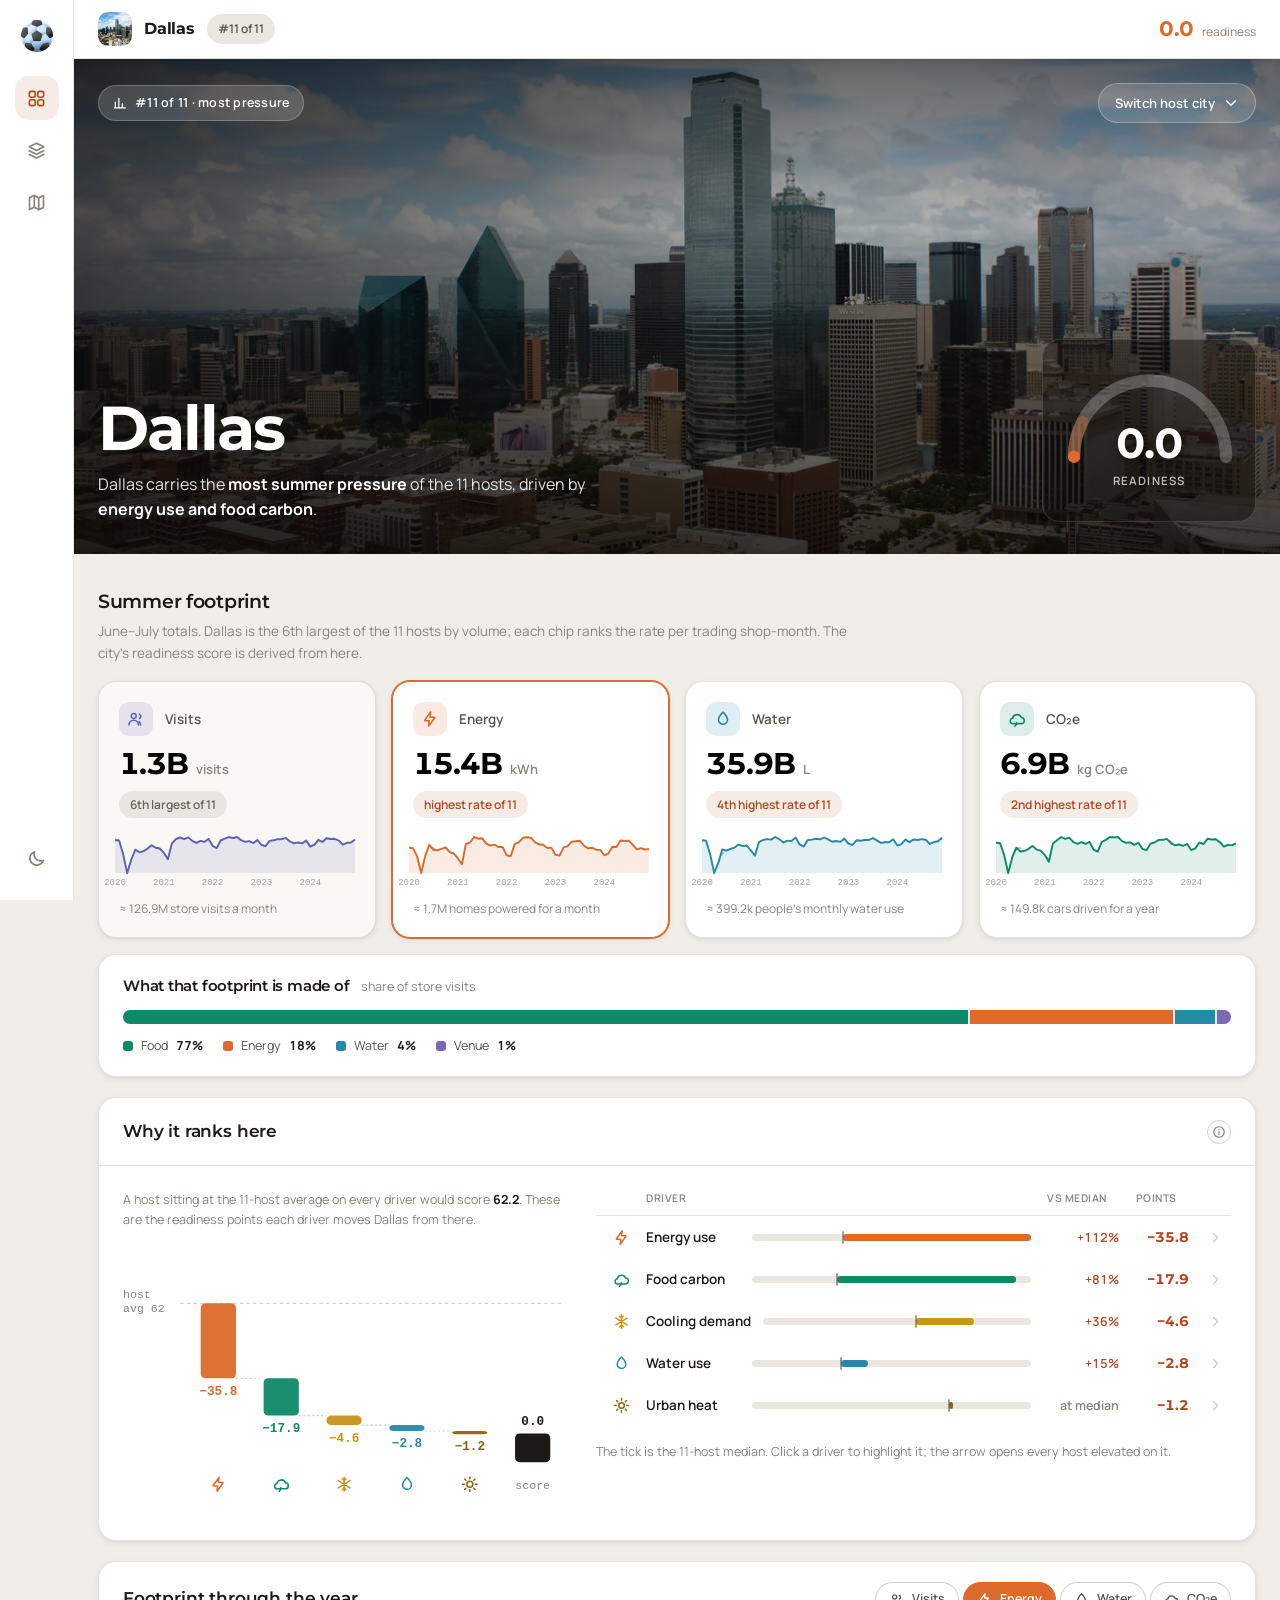
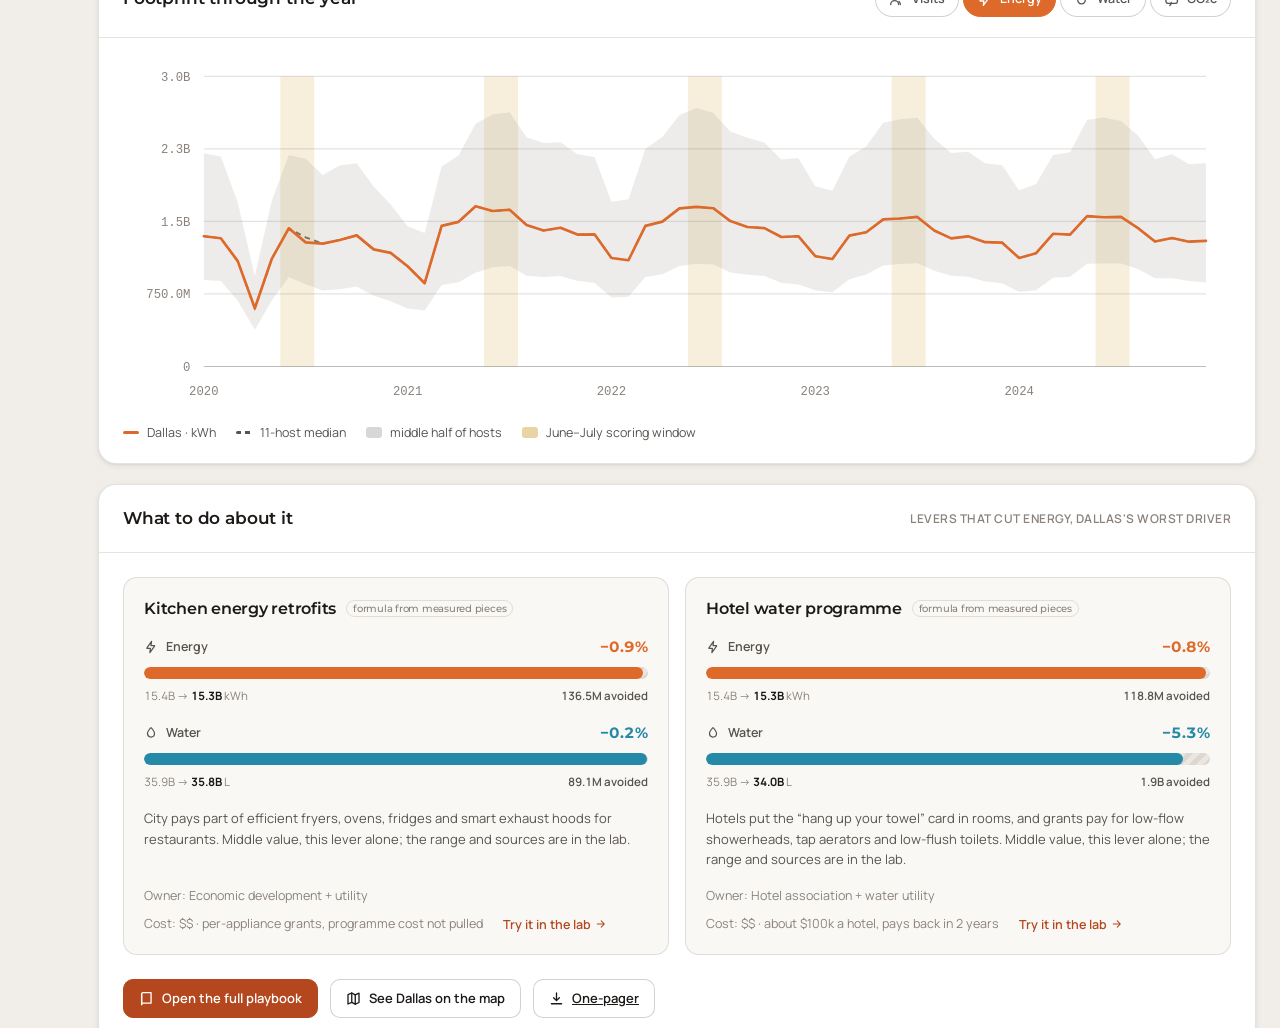
==== commit 3bd9e6b1: "Rebrand from "Nexus Pulse" to simply "Pulse" Not sure if this commit needs a description. If you don" ====
--- a/app/index.html
+++ b/app/index.html
@@ -3,7 +3,7 @@
 <head>
 <meta charset="utf-8">
 <meta name="viewport" content="width=device-width, initial-scale=1">
-<title>Nexus Pulse · FIFA 2026 energy, food and water</title>
+<title>Pulse · FIFA 2026 energy, food and water</title>
 <meta name="description" content="Compare summer energy, food and water pressure across the 11 US World Cup host cities, and see which interventions fit each city.">
 
 <link rel="icon" href="favicon.ico" sizes="any">
--- a/app/css/base.css
+++ b/app/css/base.css
@@ -1,4 +1,4 @@
-/* Nexus Pulse — design tokens and primitives.
+/* Pulse — design tokens and primitives.
 
    Montserrat carries the display voice (wide, geometric, confident); Manrope
    carries everything you actually read. The neutral ramp is warm rather than
